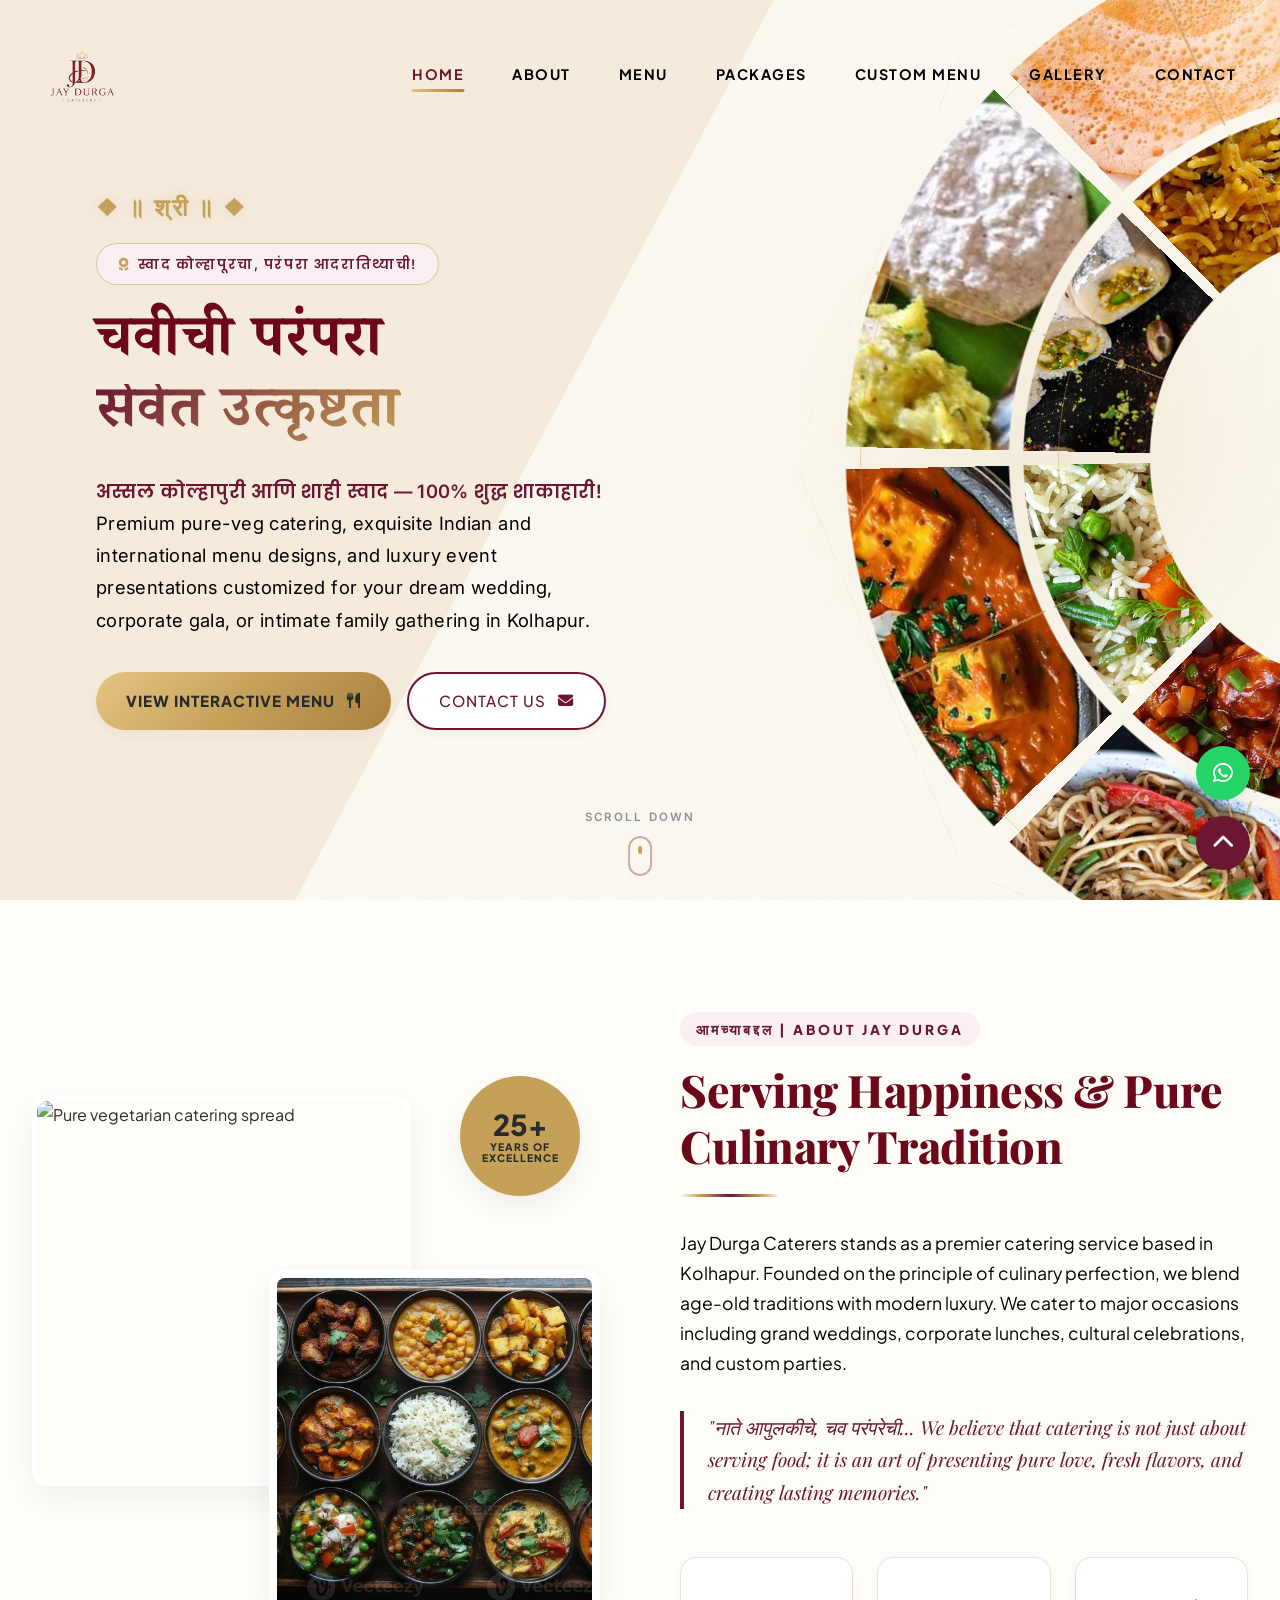
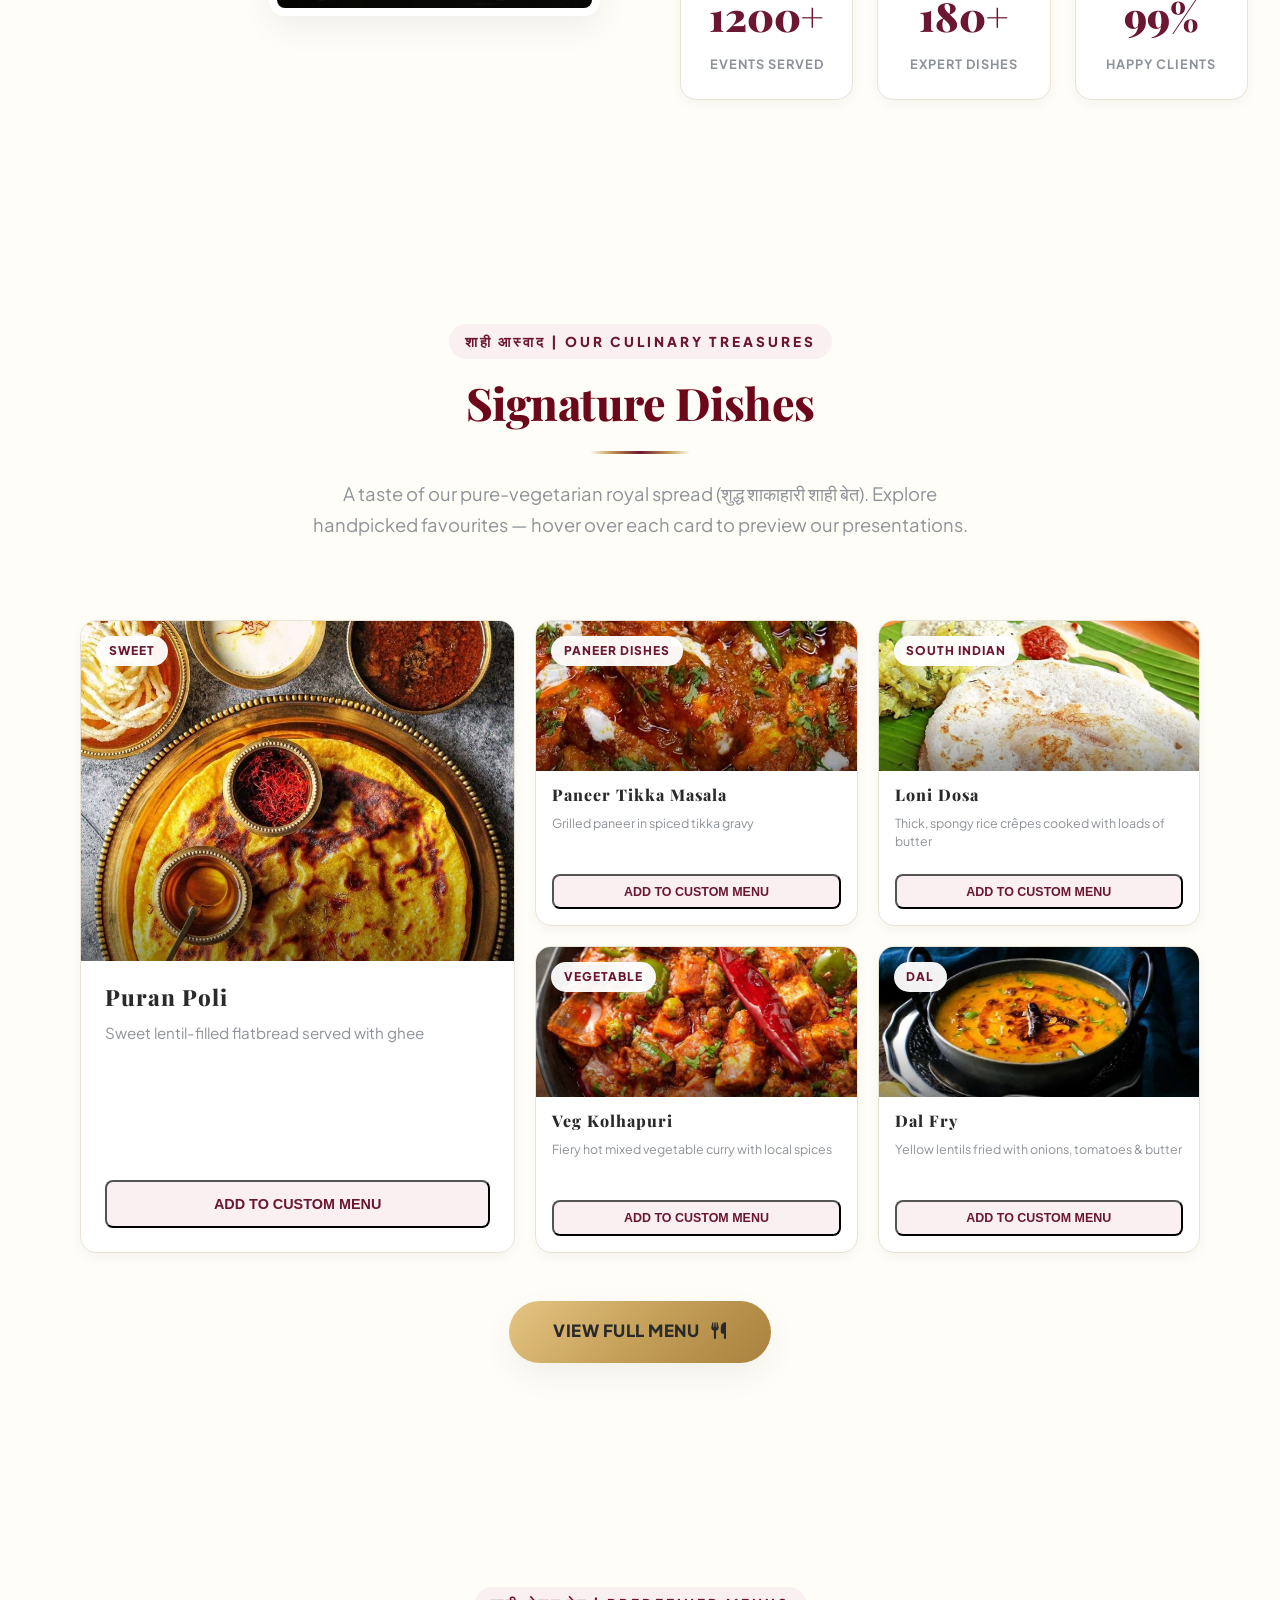
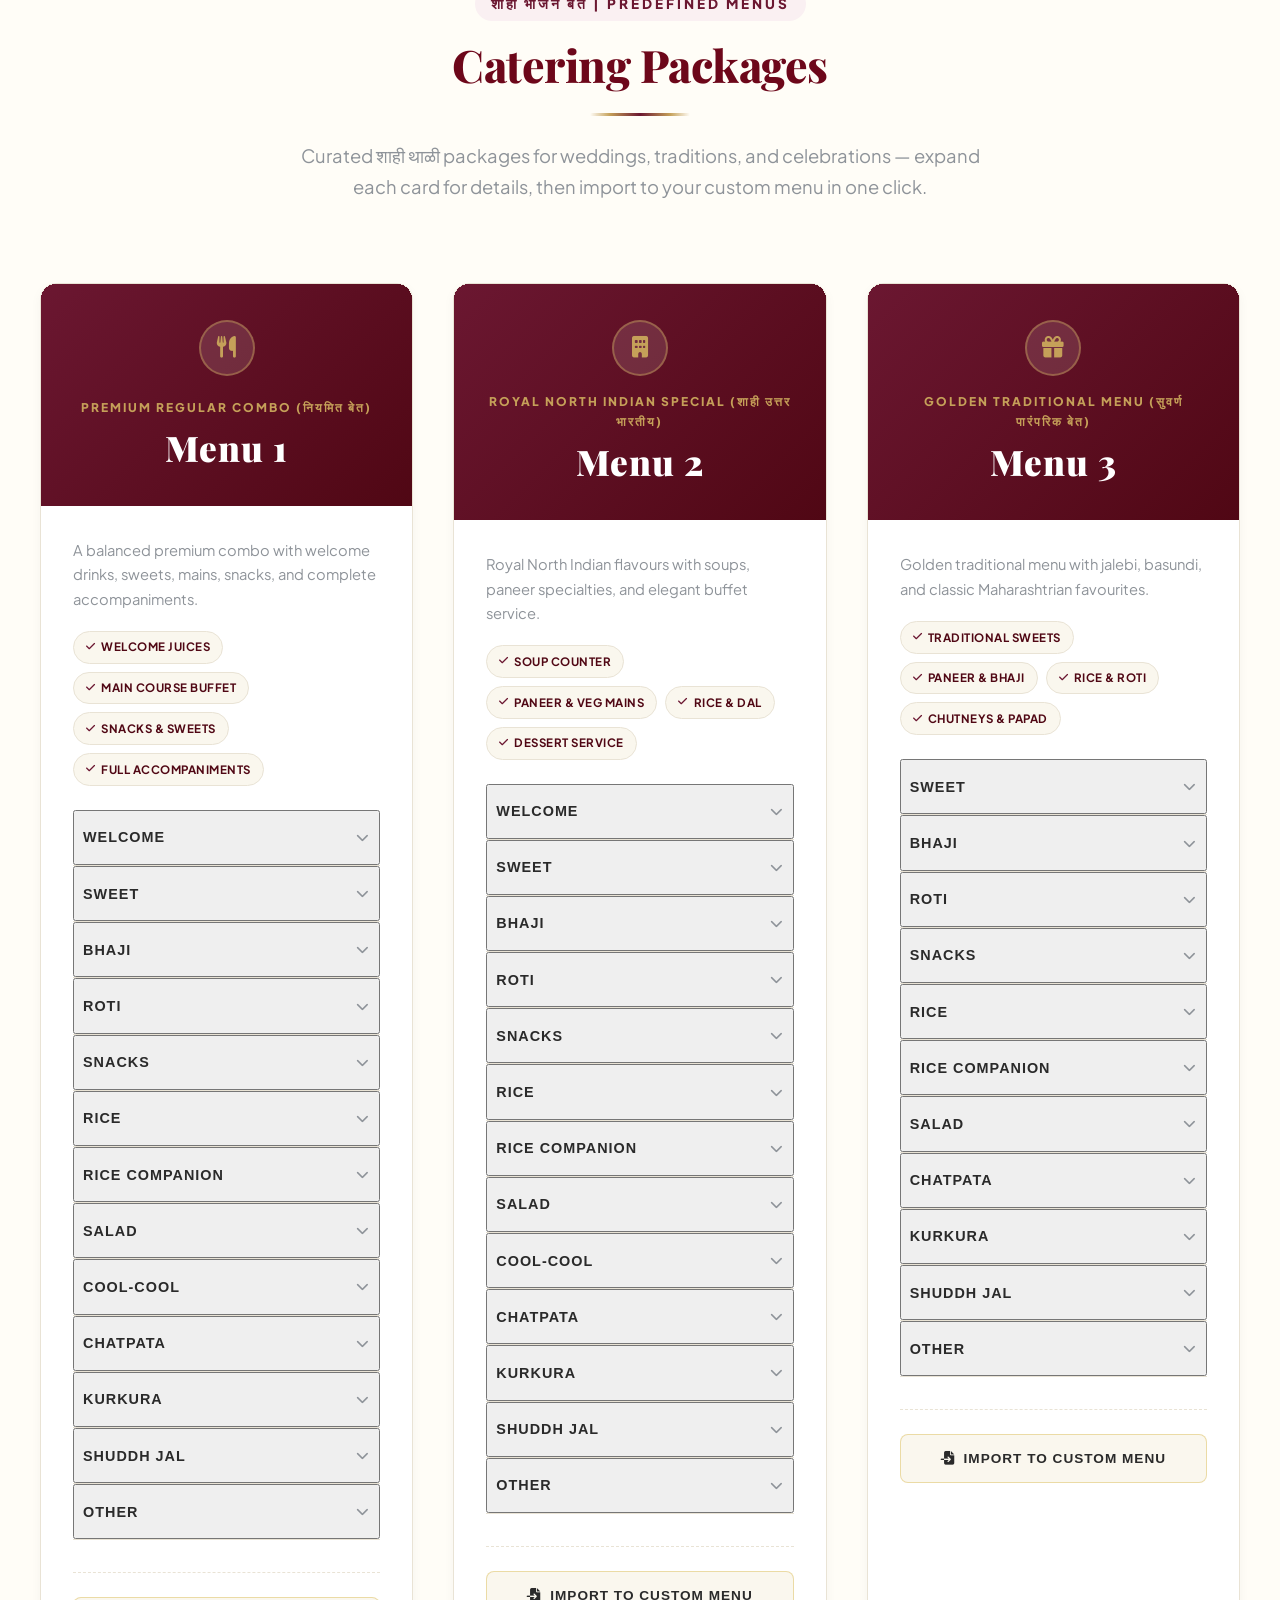
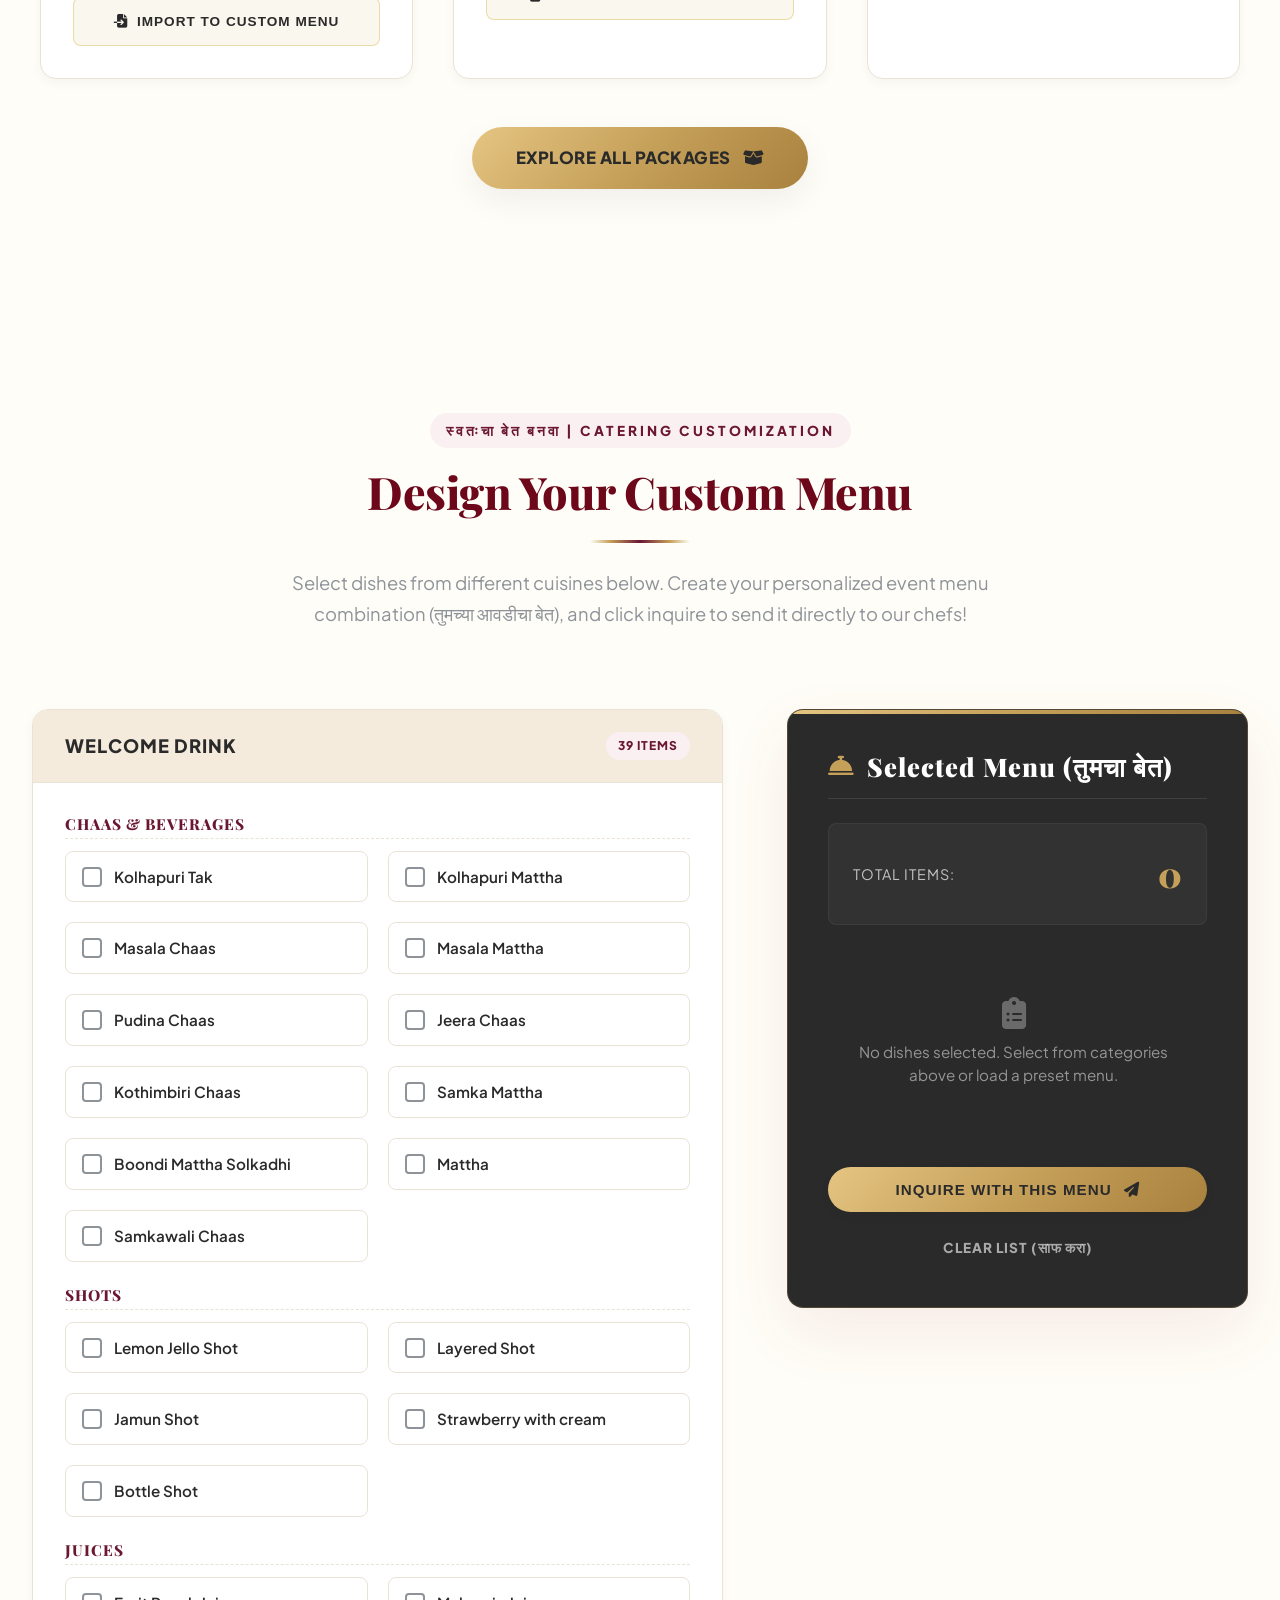
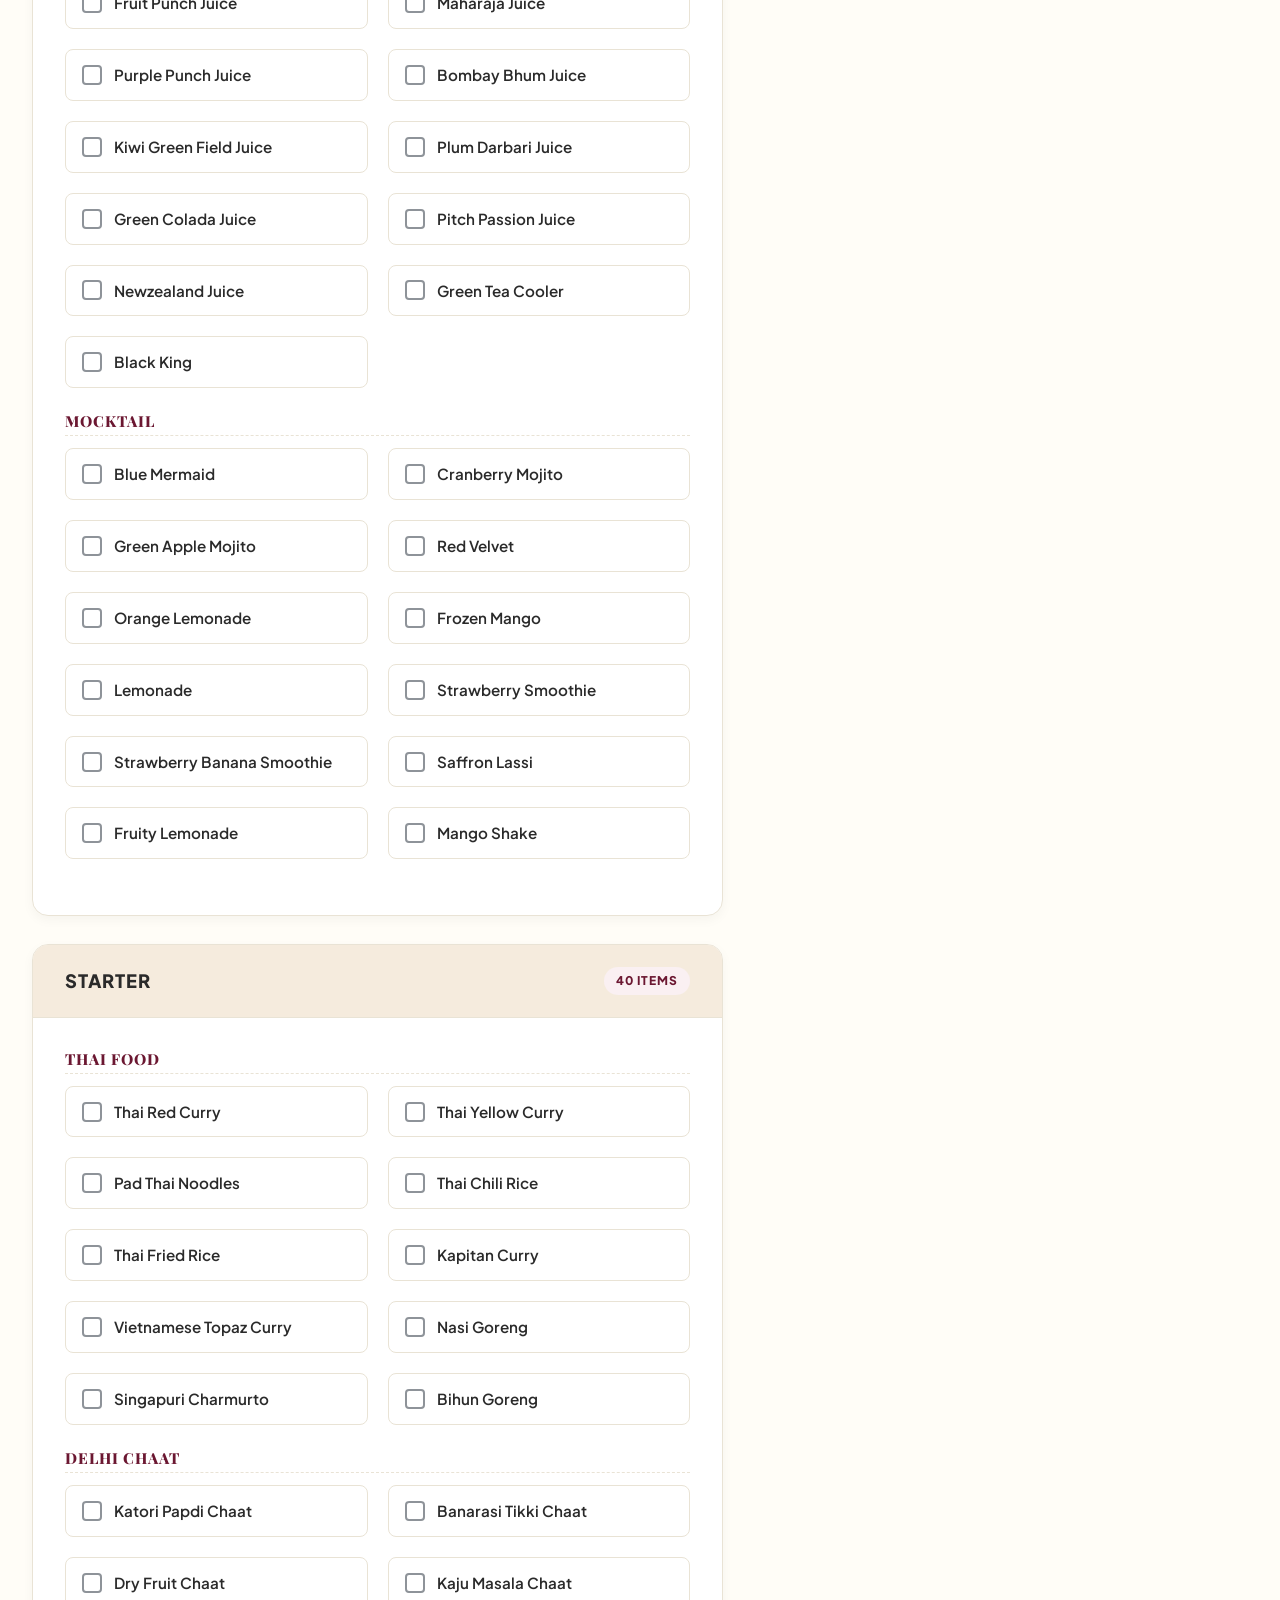
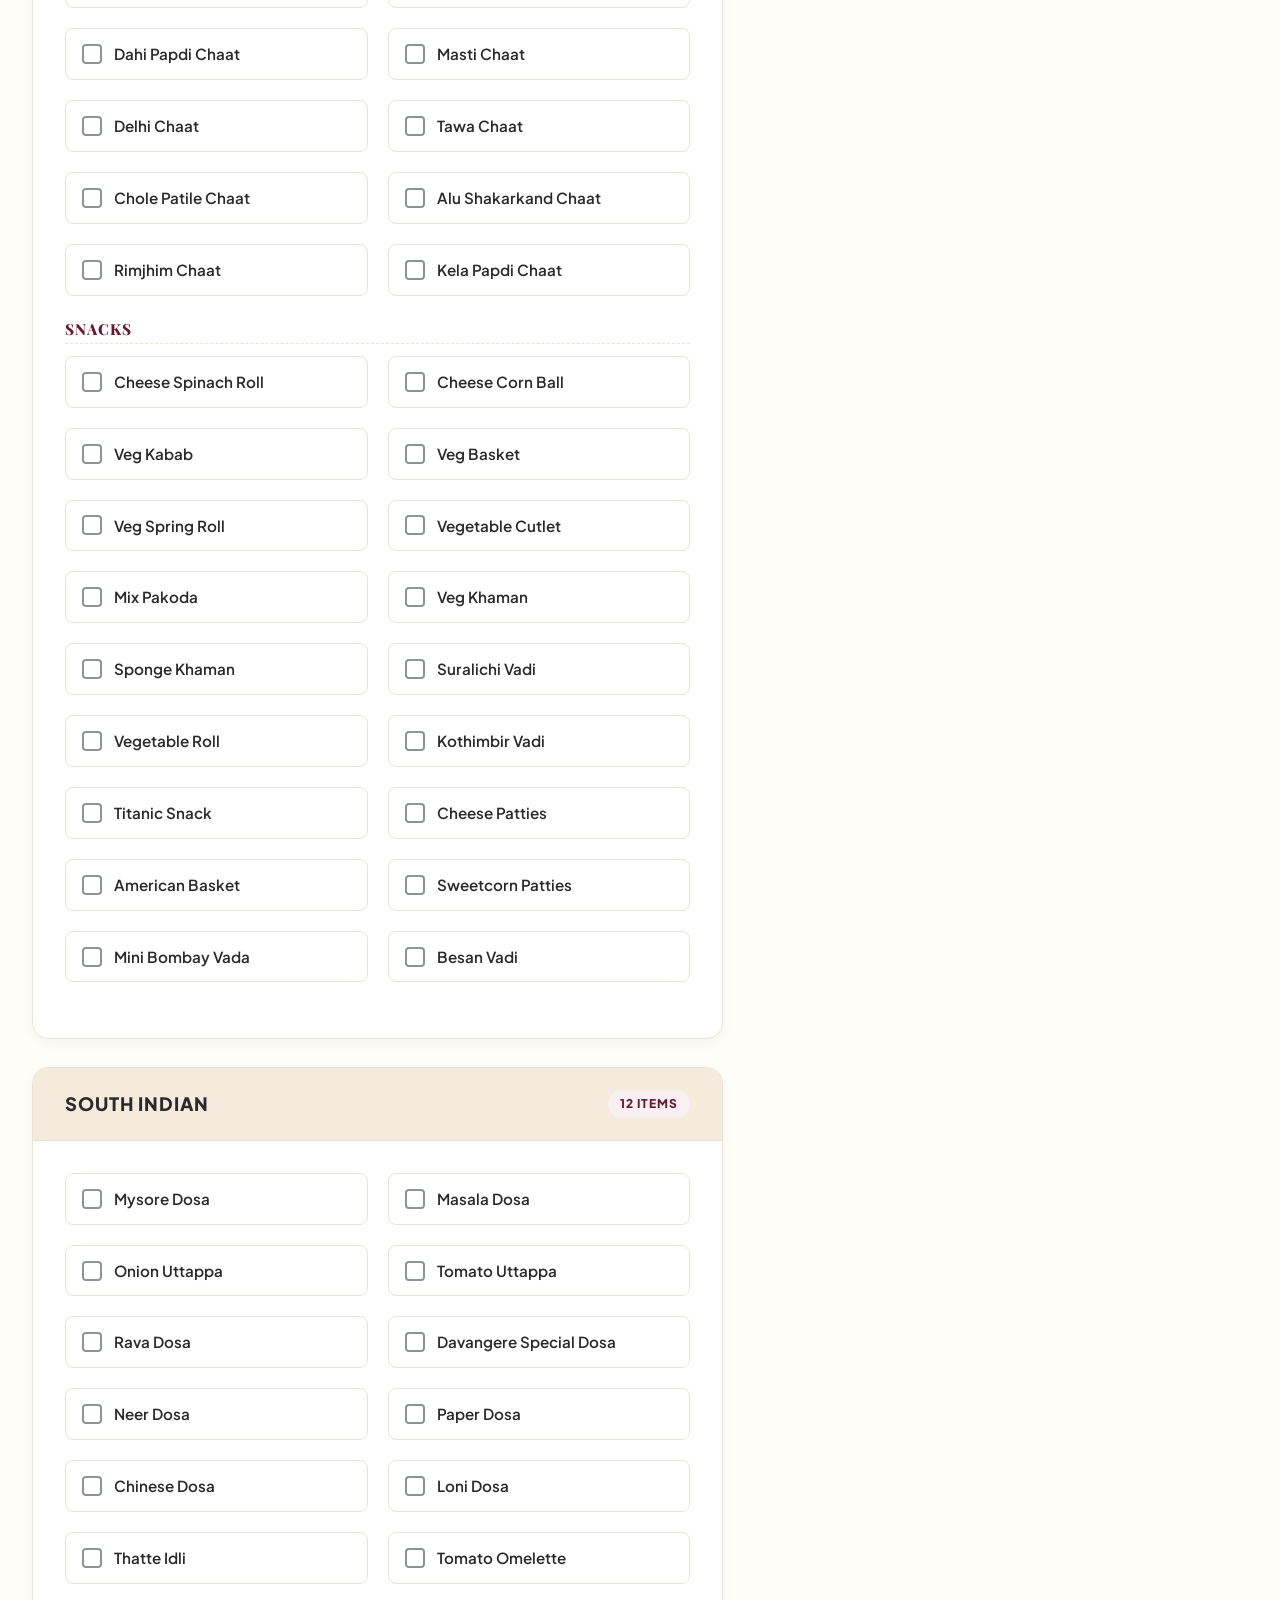
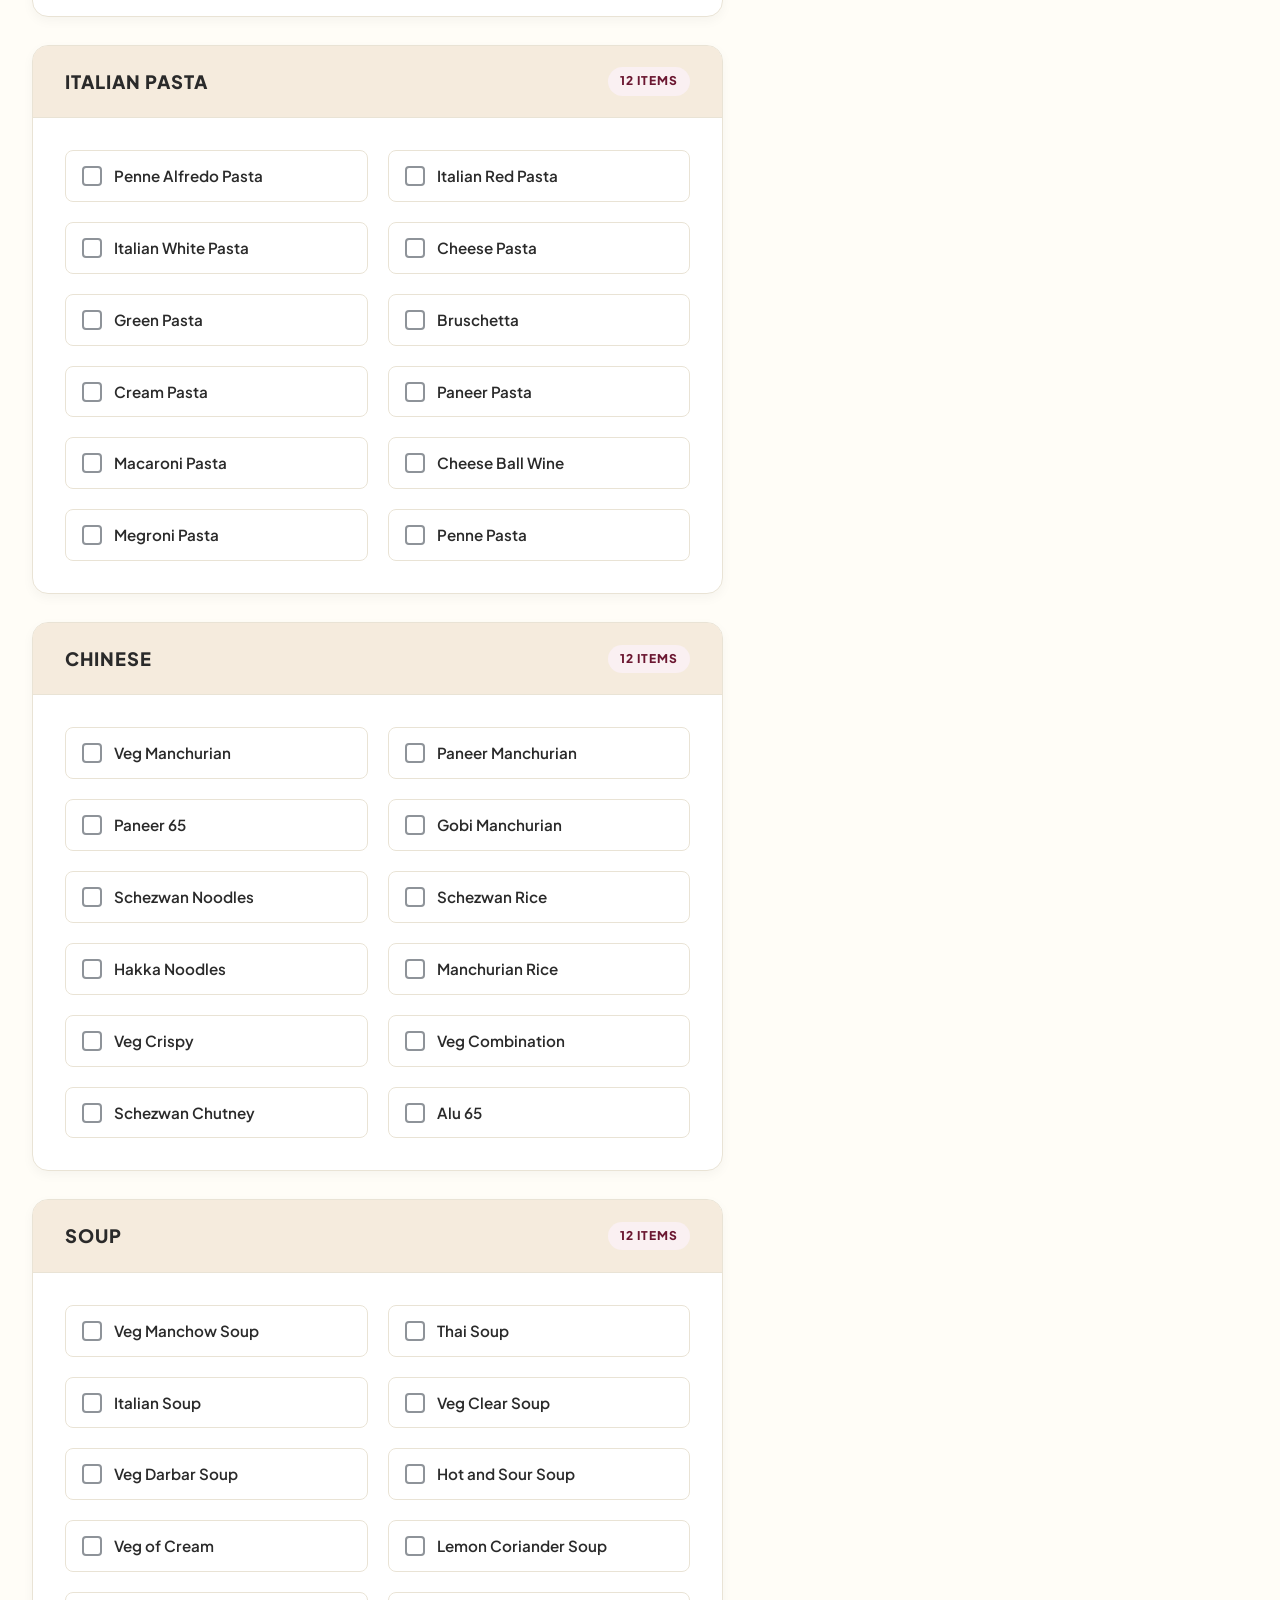
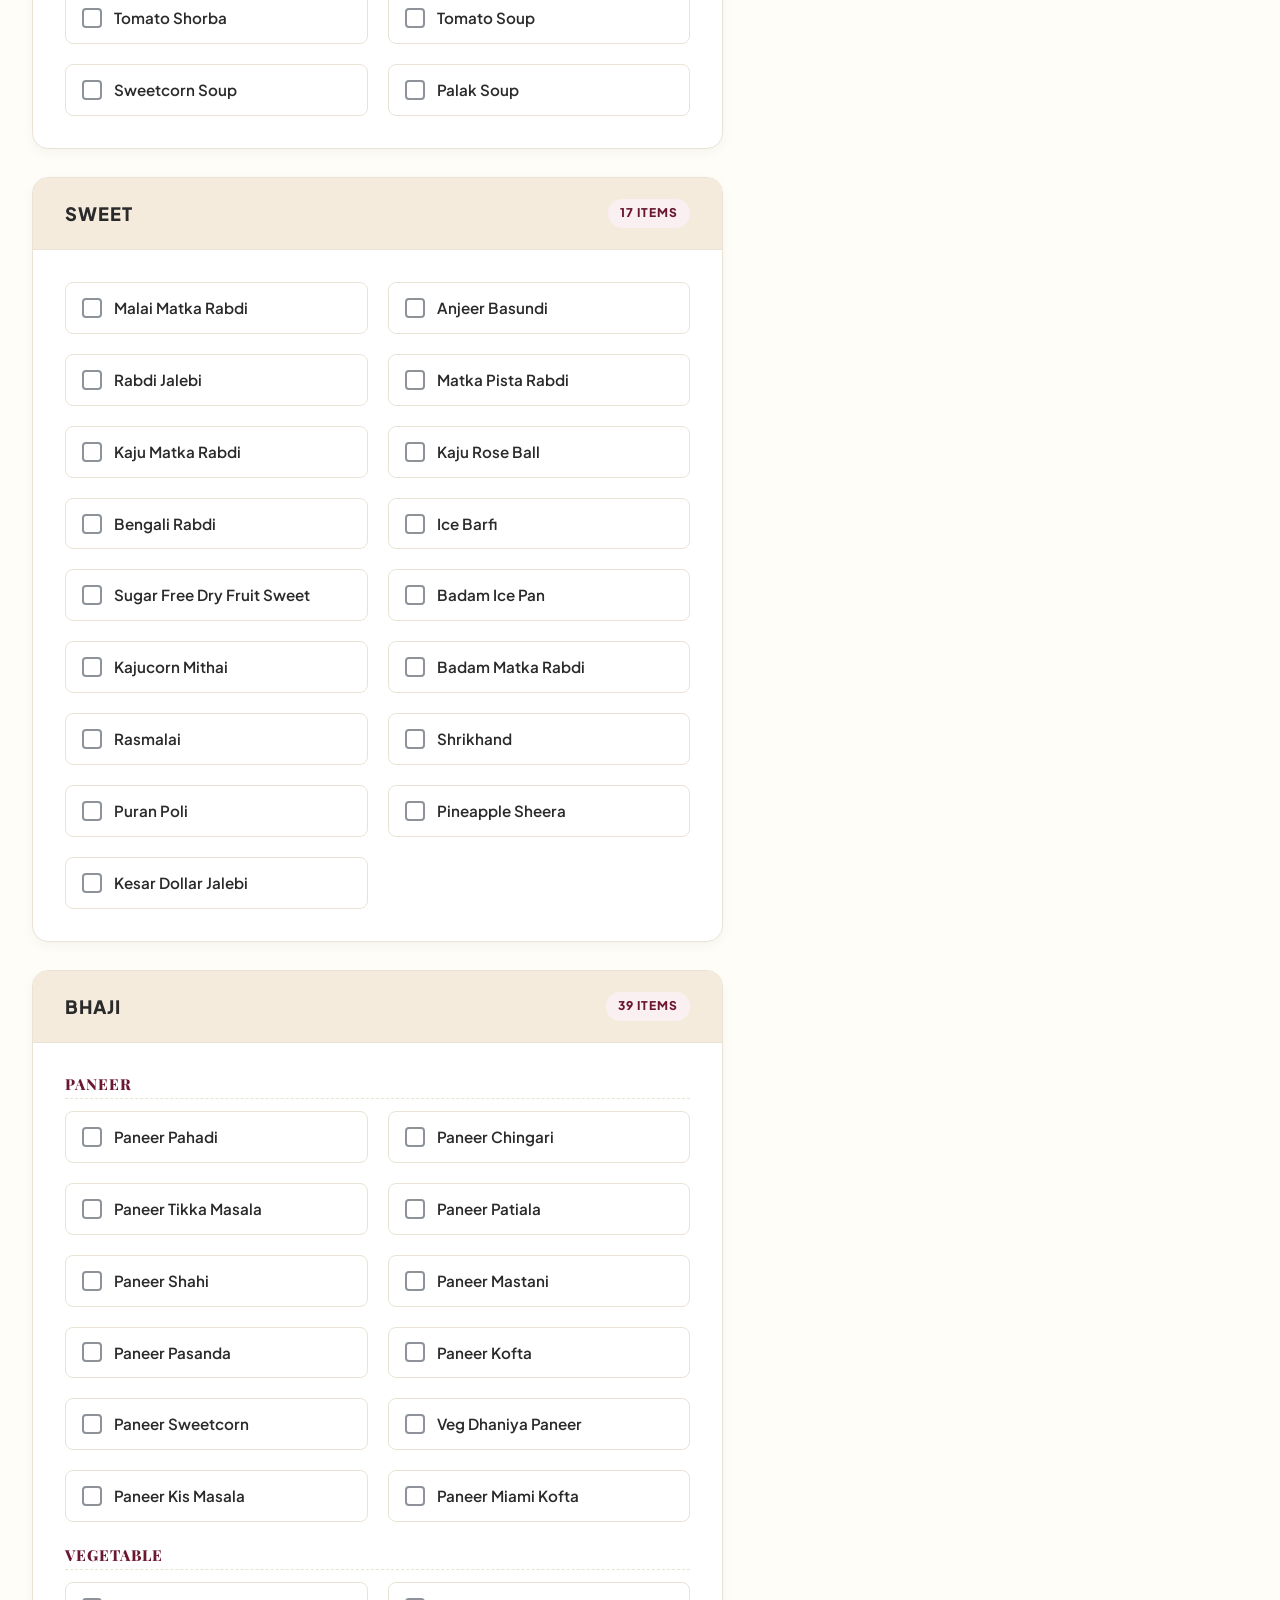
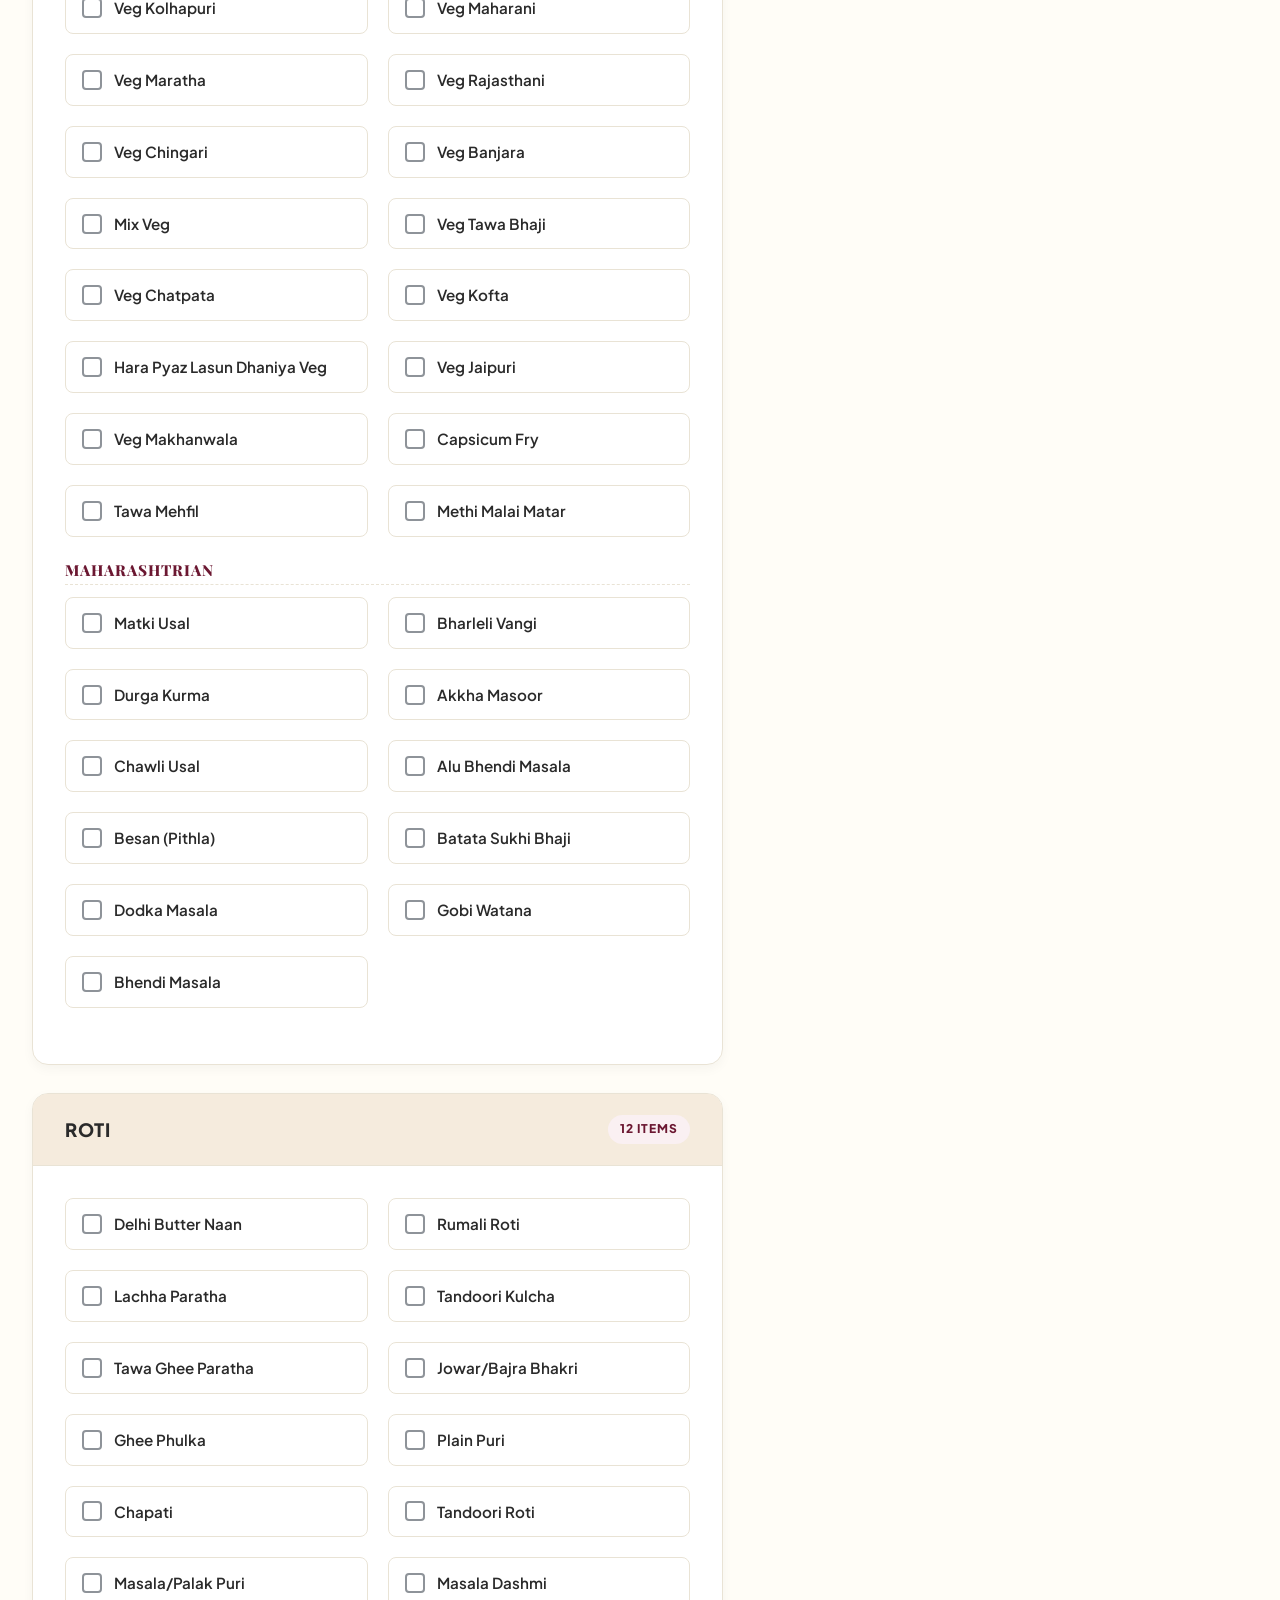
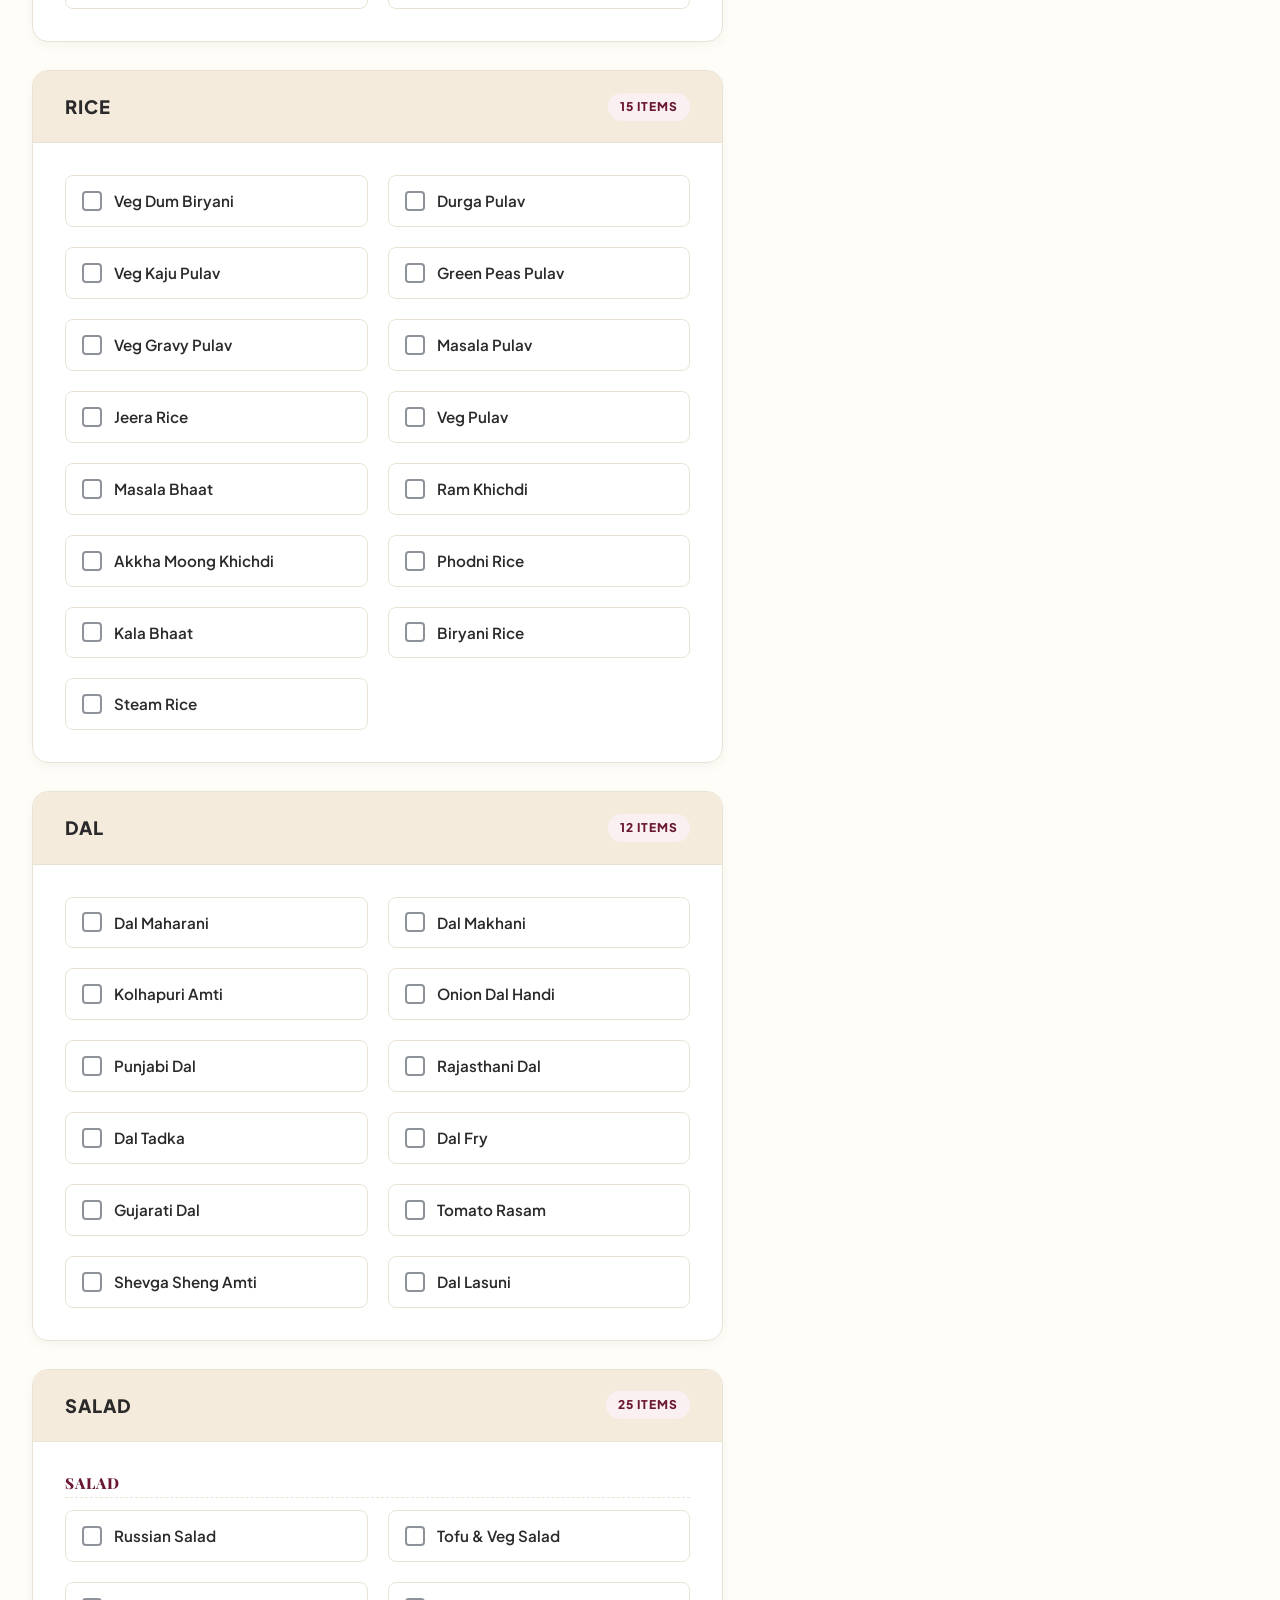
==== index.html @ 60e6217a "rtg" ====
<!DOCTYPE html>
<html lang="en">

<head>
    <!-- ===== SEO & METADATA ===== -->
    <meta charset="UTF-8">
    <meta name="viewport" content="width=device-width, initial-scale=1.0">
    <meta name="description"
        content="Jay Durga Caterers - Premium catering services in Kolhapur, Maharashtra. Exquisite culinary creations, traditional Maharashtrian feasts, and international cuisines for weddings, corporate events, and parties.">
    <meta name="keywords"
        content="Jay Durga Caterers, catering Kolhapur, wedding caterers, Maharashtrian catering, best food caterers Kolhapur, custom catering menu">
    <meta name="author" content="Jay Durga Caterers">
    <title>Jay Durga Caterers | Premium & Elegant Catering Services in Kolhapur</title>

    <!-- ===== FONTS & ICONS CDN ===== -->
    <!-- FontAwesome for Premium Icons -->
    <link rel="stylesheet" href="https://cdnjs.cloudflare.com/ajax/libs/font-awesome/6.4.0/css/all.min.css">
    <link
        href="https://fonts.googleapis.com/css2?family=Playfair+Display:wght@600;700;800&family=Poppins:wght@300;400;500;600&display=swap"
        rel="stylesheet">
    <link
        href="https://fonts.googleapis.com/css2?family=Cormorant+Garamond:ital,wght@0,500;0,600;0,700;1,500&family=Inter:wght@300;400;500;600&family=Noto+Serif+Devanagari:wght@500;600;700&display=swap"
        rel="stylesheet">
    <!-- Custom Style Sheet -->
    <link rel="stylesheet" href="styles.css">
    
  <link rel="icon" href="Favicon.png" type="image/png">

</head>

<body class="home-page">

    <div class="preloader" id="preloader">
        <div class="preloader-content">
            <video
                id="preloaderVideo"
                autoplay
                muted
                playsinline
                preload="auto">
                <source src="Preloader2.mp4" type="video/mp4">
            </video>
        </div>
    </div>

    <!-- Rest of your website starts here -->

    <!-- ===== HEADER & STICKY NAVIGATION ===== -->
    <nav class="header-nav" id="mainNavbar">
        <div class="container nav-flex">
            <!-- Brand Identity -->
            <a href="index.html#home" class="brand">
                <span class="brand-icon"><img src="jay-durga-logo(1).png" alt="Jay Durga Logo" class="nav-logo"></span>
            </a>

            <!-- Desktop Links -->
            <ul class="nav-menu">
                <li class="nav-item"><a href="index.html#home" class="nav-link active">Home</a></li>
                <li class="nav-item"><a href="index.html#about" class="nav-link">About</a></li>
                <li class="nav-item"><a href="menu.html" class="nav-link">Menu</a></li>
                <li class="nav-item"><a href="packages.html" class="nav-link">Packages</a></li>
                <li class="nav-item"><a href="index.html#custom" class="nav-link">Custom Menu</a></li>
                <li class="nav-item"><a href="gallery.html" class="nav-link">Gallery</a></li>
                <li class="nav-item"><a href="index.html#contact" class="nav-link">Contact</a></li>
            </ul>

            <!-- Hamburger Button for Mobile -->
            <button class="menu-trigger" id="menuTrigger" aria-label="Toggle Navigation Menu">
                <span></span>
                <span></span>
                <span></span>
            </button>
        </div>
    </nav>

    <!-- Mobile Drawer Overlay -->
    <div class="mobile-nav" id="mobileNav">
        <div class="mobile-nav-links">
            <a href="index.html#home" class="mobile-nav-link active">Home</a>
            <a href="index.html#about" class="mobile-nav-link">About</a>
            <a href="menu.html" class="mobile-nav-link">Menu</a>
            <a href="packages.html" class="mobile-nav-link">Packages</a>
            <a href="index.html#custom" class="mobile-nav-link">Custom Menu</a>
            <a href="gallery.html" class="mobile-nav-link">Gallery</a>
            <a href="index.html#contact" class="mobile-nav-link">Contact</a>
        </div>
    </div>


    <!-- ===== HERO SECTION (SPLIT LAYOUT + ORBITAL SHOWCASE) ===== -->
    <header class="hero-wrapper hero-wrapper--split" id="home">
        <div class="hero-split-bg" aria-hidden="true"></div>
        
        <div class="container hero-split">
            <div class="hero-split__content hero-intro">
                <div class="shree-symbol">❖ ॥ श्री ॥ ❖</div>
                <div class="hero-welcome-badge hero-intro-item">
                    <i class="fas fa-award"></i> स्वाद कोल्हापूरचा, परंपरा आदरातिथ्याची!
                </div>
                <h1 class="hero-title-main hero-intro-item">चवीची परंपरा <br><span>सेवेत उत्कृष्टता</span></h1>
                <p class="hero-tagline hero-intro-item"><strong>अस्सल कोल्हापुरी आणि शाही स्वाद — 100% शुद्ध शाकाहारी!</strong> Premium pure-veg catering, exquisite Indian
                    and international menu designs, and luxury event presentations customized for your dream wedding,
                    corporate gala, or intimate family gathering in Kolhapur.</p>
                <div class="hero-ctas hero-intro-item">
                    <a href="menu.html" class="btn btn-gold">View Interactive Menu <i class="fas fa-utensils"></i></a>
                    <a href="#contact" class="btn btn-secondary">Contact Us <i class="fas fa-envelope"></i></a>
                </div>
            </div>

            <div class="hero-split__visual">
                <div class="hero-arc-bands" id="heroShowcaseOrbit" role="img"
                    aria-label="Premium rotating food bands — Jay Durga Caterers">
                    <!-- Orbital image bands injected by script.js -->
                </div>
            </div>
        </div>

        <div class="hero-scroll-hint">
            <span>Scroll Down</span>
            <div class="scroll-indicator-mouse">
                <span class="scroll-indicator-wheel"></span>
            </div>
        </div>
    </header>


    <!-- ===== ABOUT US SECTION (WITH DUAL IMAGE OVERLAPS & STATS) ===== -->
    <section class="section about" id="about">
        <div class="container">
            <div class="about-grid">
                <!-- Dual Image Overlay Graphics -->
                <div class="about-graphics reveal-left">
                    <div class="about-img-frame img-main">
                        <img src="https://images.unsplash.com/photo-1565557623262-b51c2513a641?auto=format&fit=crop&w=600&q=80"
                            alt="Pure vegetarian catering spread">
                    </div>
                    <div class="about-img-frame img-sub">
                        <img src="veg dish.jpeg" alt="Traditional Dessert Spread">
                    </div>
                    <div class="about-badge-gold">
                        <span>25+</span>
                        <small>Years Of<br>Excellence</small>
                    </div>
                </div>

                <!-- Textual Content & Stats -->
                <div class="about-info reveal-right">
                    <span class="section-tag">आमच्याबद्दल | About Jay Durga</span>
                    <h2 class="section-title" style="text-align: left;">Serving Happiness & Pure Culinary Tradition</h2>
                    <div class="section-underline" style="margin: 0 0 2rem 0;"></div>

                    <p class="about-info-text">Jay Durga Caterers stands as a premier catering service based in
                        Kolhapur. Founded on the principle of culinary perfection, we blend age-old traditions with
                        modern luxury. We cater to major occasions including grand weddings, corporate lunches, cultural
                        celebrations, and custom parties.</p>

                    <div class="about-accent-quote">
                        "नाते आपुलकीचे, चव परंपरेची... We believe that catering is not just about serving food; it is an
                        art of presenting pure love, fresh flavors, and creating lasting memories."
                    </div>

                    <!-- Counter Metrics -->
                    <div class="counter-board">
                        <div class="counter-card">
                            <div class="counter-num">1200+</div>
                            <div class="counter-label">Events Served</div>
                        </div>
                        <div class="counter-card">
                            <div class="counter-num">180+</div>
                            <div class="counter-label">Expert Dishes</div>
                        </div>
                        <div class="counter-card">
                            <div class="counter-num">99%</div>
                            <div class="counter-label">Happy Clients</div>
                        </div>
                    </div>
                </div>
            </div>
        </div>
    </section>


    <!-- ===== FEATURED MENU PREVIEW (FULL MENU ON menu.html) ===== -->
    <section class="section menu featured-menu" id="menu">
        <div class="container">
            <div class="section-header reveal">
                <span class="section-tag">शाही आस्वाद | Our Culinary Treasures</span>
                <h2 class="section-title">Signature Dishes</h2>
                <div class="section-underline"></div>
                <p class="section-desc">A taste of our pure-vegetarian royal spread (शुद्ध शाकाहारी शाही बेत). Explore
                    handpicked favourites — hover over each card to preview our presentations.</p>
            </div>

            <div class="menu-grid featured-menu-grid reveal" id="featuredMenuGrid">
                <!-- Javascript injects 5 featured dish cards (1 large + 4 small) -->
            </div>

            <div class="menu-cta-wrap reveal">
                <a href="menu.html" class="btn btn-gold btn-menu-full">
                    View Full Menu <i class="fas fa-utensils"></i>
                </a>
            </div>
        </div>
    </section>


    <!-- ===== FEATURED PACKAGES PREVIEW (FULL LIST ON packages.html) ===== -->
    <section class="section packages featured-packages" id="packages">
        <div class="container">
            <div class="section-header reveal">
                <span class="section-tag">शाही भोजन बेत | Predefined Menus</span>
                <h2 class="section-title">Catering Packages</h2>
                <div class="section-underline"></div>
                <p class="section-desc">Curated शाही थाळी packages for weddings, traditions, and celebrations — expand
                    each card for details, then import to your custom menu in one click.</p>
            </div>

            <div class="packages-grid featured-packages-grid reveal" id="featuredPackagesGrid">
                <!-- Javascript injects Menu 1, Menu 2, Menu 3 -->
            </div>

            <div class="packages-cta-wrap reveal">
                <a href="packages.html" class="btn btn-gold btn-packages-full">
                    Explore All Packages <i class="fas fa-box-open"></i>
                </a>
            </div>
        </div>
    </section>


    <!-- ===== CUSTOMIZABLE MENU BUILDER ===== -->
    <section class="section custom-menu" id="custom">
        <div class="container">
            <div class="section-header reveal">
                <span class="section-tag">स्वतःचा बेत बनवा | Catering Customization</span>
                <h2 class="section-title">Design Your Custom Menu</h2>
                <div class="section-underline"></div>
                <p class="section-desc">Select dishes from different cuisines below. Create your personalized event menu
                    combination (तुमच्या आवडीचा बेत), and click inquire to send it directly to our chefs!</p>
            </div>

            <div class="custom-builder-container">
                <!-- Checklist Panel Grouped by Cuisines -->
                <div class="custom-builder-categories" id="customCategories">
                    <!-- Javascript injects category group cards dynamically here -->
                </div>

                <!-- Sticky Summary Sidebar -->
                <div class="builder-sidebar-widget">
                    <h3 class="widget-title">
                        <i class="fas fa-concierge-bell"></i> Selected Menu (तुमचा बेत)
                    </h3>

                    <div class="widget-summary-box">
                        <span class="summary-metric-label">Total Items:</span>
                        <span class="summary-metric-num" id="itemCount">0</span>
                    </div>

                    <!-- Selected items list -->
                    <div class="widget-list-scroll" id="summaryItems">
                        <!-- Checked items list here -->
                    </div>

                    <!-- Builder Buttons -->
                    <div class="widget-actions">
                        <button class="btn btn-gold" onclick="inquireCustomMenu()">
                            Inquire with this Menu <i class="fas fa-paper-plane"></i>
                        </button>
                        <span class="widget-clear-btn" id="resetBtn">Clear List (साफ करा)</span>
                    </div>
                </div>
            </div>
        </div>
    </section>


    <!-- ===== GALLERY PREVIEW (FULL GALLERY ON gallery.html) ===== -->
    <section class="section gallery featured-gallery" id="gallery">
        <div class="container">
            <div class="section-header reveal">
                <span class="section-tag">Visual Showcase | दृश्य प्रदर्शन</span>
                <h2 class="section-title">Our Event Gallery</h2>
                <div class="section-underline"></div>
                <p class="section-desc">A glimpse of our exquisite arrangements, fine buffet setups, table décor, and
                    fresh food presentations from weddings and celebrations across Kolhapur.</p>
            </div>

            <div class="gallery-grid featured-gallery-grid reveal" id="featuredGalleryGrid">
                <!-- Javascript injects 8 featured gallery images -->
            </div>

            <div class="gallery-cta-wrap reveal">
                <a href="gallery.html" class="btn btn-gold btn-gallery-full">
                    View Full Gallery <i class="fas fa-images"></i>
                </a>
            </div>
        </div>
    </section>

    <!-- Lightbox Modal Overlay -->
    <div class="lightbox-modal" id="lightboxModal">
        <div class="lightbox-modal-content">
            <span class="lightbox-modal-close" id="lightboxClose">&times;</span>
            <img src="" alt="" class="lightbox-modal-img" id="lightboxImg">

            <button class="lightbox-modal-nav lightbox-nav-prev" id="lightboxPrev">&lt;</button>
            <button class="lightbox-modal-nav lightbox-nav-next" id="lightboxNext">&gt;</button>

            <div class="lightbox-modal-caption">
                <h4 class="lightbox-caption-title" id="lightboxCaptionTitle">Image Title</h4>
                <p class="lightbox-caption-cat" id="lightboxCaptionCat">Category</p>
            </div>
        </div>
    </div>


    <!-- ===== TESTIMONIALS & CUSTOMER REVIEWS ===== -->
    <section class="section testimonials" id="testimonials">
        <div class="container">
            <div class="section-header reveal">
                <span class="section-tag">Testimonials</span>
                <h2 class="section-title">What Our Guests Say</h2>
                <div class="section-underline"></div>
                <p class="section-desc">We measure our success by the satisfaction of our clients and the smiles of
                    their guests.</p>
            </div>

            <!-- Testimonial Slider -->
            <div class="testimonials-carousel reveal">
                <div class="testimonial-slide active">
                    <div class="testimonial-quote-icon">“</div>
                    <p class="testimonial-quote-text">The food at our wedding was phenomenal! Our guests are still
                        talking about the Loni Dosa counters and the Paneer Tikka Masala. The service was extremely
                        professional, and the decoration was top-notch. Highly recommended!</p>
                    <span class="testimonial-author-name">Anand & Prachi Kulkarni</span>
                    <span class="testimonial-author-desc">Wedding Client, Kolhapur</span>
                </div>
                <div class="testimonial-slide">
                    <div class="testimonial-quote-icon">“</div>
                    <p class="testimonial-quote-text">Jay Durga Caterers handled our corporate silver jubilee launch.
                        The buffet layout was absolutely elegant, the food was hot, fresh and served punctually. Their
                        custom menu feature made selection so easy!</p>
                    <span class="testimonial-author-name">Milind Patil</span>
                    <span class="testimonial-author-desc">Event Manager, HDFC Bank</span>
                </div>
                <div class="testimonial-slide">
                    <div class="testimonial-quote-icon">“</div>
                    <p class="testimonial-quote-text">Authentic Maharashtrian feast at its best! The Puran Poli served
                        with pure ghee and the spicy Akkha Masoor was exactly what we wanted for our house warming
                        ceremony. Incredible hospitality!</p>
                    <span class="testimonial-author-name">Sunita Deshmukh</span>
                    <span class="testimonial-author-desc">Private Party Client</span>
                </div>
            </div>

            <!-- Carousel Indicators -->
            <div class="testimonial-nav-dots" id="testimonialDots">
                <!-- Dots generated dynamically -->
            </div>
        </div>
    </section>


    <!-- ===== CONTACT US PAGE WITH FORM, MAP, DETAILS ===== -->
    <section class="section contact" id="contact">
        <div class="container">
            <div class="section-header reveal">
                <span class="section-tag">संपर्क साधा | Get In Touch</span>
                <h2 class="section-title">Schedule A Consultation</h2>
                <div class="section-underline"></div>
                <p class="section-desc">Ready to craft a delicious menu (शाही जेवणाचा बेत) for your special occasion?
                    Fill out the form or reach us via phone or WhatsApp directly.</p>
            </div>

            <div class="contact-grid">
                <!-- Contact Details -->
                <div class="contact-info-panel reveal-left">
                    <div class="contact-info-group">
                        <div class="contact-info-icon-wrapper">
                            <i class="fas fa-phone-alt"></i>
                        </div>
                        <div class="contact-info-text-wrapper">
                            <h3>Call Us Direct</h3>
                            <p>+91 8329265646</p>
                        </div>
                    </div>

                    <div class="contact-info-group">
                        <div class="contact-info-icon-wrapper">
                            <i class="fas fa-map-marker-alt"></i>
                        </div>
                        <div class="contact-info-text-wrapper">
                            <h3>Our Kitchen & Office</h3>
                            <p>682 E, Shahupuri 3rd Lane,<br>Kolhapur, Maharashtra - 416001</p>
                        </div>
                    </div>

                    <!-- Social Icons -->
                    <div class="contact-social-icons">
                        <a href="#" class="contact-social-btn" aria-label="Facebook"><i
                                class="fab fa-facebook-f"></i></a>
                        <a href="#" class="contact-social-btn" aria-label="Instagram"><i
                                class="fab fa-instagram"></i></a>
                        <a href="#" class="contact-social-btn" aria-label="YouTube"><i class="fab fa-youtube"></i></a>
                    </div>
                </div>

                <!-- Inquiry Form -->
                <div class="contact-form-card reveal-right">
                    <form class="contact-form" id="contactForm">
                        <div class="contact-form-grid">
                            <div class="form-field-group">
                                <label for="name" class="form-label">Full Name</label>
                                <input type="text" id="name" name="name" class="form-input" placeholder="Your Name"
                                    required>
                            </div>
                            <div class="form-field-group">
                                <label for="phone" class="form-label">Phone Number</label>
                                <input type="tel" id="phone" name="phone" class="form-input"
                                    placeholder="Your Phone Number" required>
                            </div>
                            <div class="form-field-group form-full-row">
                                <label for="eventType" class="form-label">Event Type</label>
                                <input type="text" id="eventType" name="eventType" class="form-input"
                                    placeholder="Wedding, Birthday, Corporate, Private, etc." required>
                            </div>
                            <div class="form-field-group form-full-row">
                                <label for="message" class="form-label">Message Details</label>
                                <textarea id="message" name="message" class="form-input form-textarea"
                                    placeholder="Detail your event date, expected guest count, and menu expectations."
                                    required></textarea>
                            </div>
                            <div class="form-field-group">
                                <label for="email" class="form-label">Email</label>
                                <input type="email" id="email" name="email"
                                    class="form-input" placeholder="Your Email">
                            </div>
                        </div>
                        <button type="submit" class="btn btn-primary contact-submit-btn">
                            Submit Inquiry via WhatsApp <i class="fab fa-whatsapp"></i>
                        </button>
                    </form>
                </div>
            </div>

            <!-- Responsive Google Maps Embed -->
            <div class="map-container reveal">
                <!-- Centered on Shahupuri, Kolhapur location -->
                <iframe
                    src="https://www.google.com/maps/embed?pb=!1m18!1m12!1m3!1d2340.232769838674!2d74.23672560971177!3d16.700881136586!2m3!1f0!2f0!3f0!3m2!1i1024!2i768!4f13.1!3m3!1m2!1s0x3bc1011953d508c7%3A0x71c40700c9611cb8!2sJay%20durga%20caterers!5e0!3m2!1sen!2sin!4v1779937910622!5m2!1sen!2sin"
                    width="600" height="450" style="border:0;" allowfullscreen="" loading="lazy"
                    referrerpolicy="no-referrer-when-downgrade"></iframe>
            </div>
        </div>
    </section>


    <!-- ===== CALL TO ACTION FOOTER BANNER ===== -->
    <section class="section cta-banner-wrapper">
        <div class="container cta-banner-inner reveal">
            <h2 class="cta-title">Planning A Grand Event?</h2>
            <p class="cta-desc">Let us bring flavor and luxury hospitality to your guests. Book a complimentary food
                tasting and consultation session with our head chef today.</p>
            <a href="#contact" class="btn btn-gold">Request Consultation <i class="fas fa-calendar-check"></i></a>
        </div>
    </section>


    <!-- ===== PREMIUM FOOD-INDUSTRY FOOTER ===== -->
    <footer class="premium-footer">
        <div class="container">
            <div class="footer-top-row">
                <!-- Col 1: Brand -->
                <div class="footer-brand-box">
                    <h2 class="footer-brand-text">JAY DURGA<br><span>Caterers</span></h2>
                    <p class="footer-brand-desc">Serving premium culinary experiences, authentic regional delicacies,
                        and luxury event management across Kolhapur. Elevating events with delicious memories.</p>
                </div>

                <!-- Col 2: Quick Links -->
                <div class="footer-column">
                    <h3>Quick Links</h3>
                    <ul class="footer-links-list">
                        <li class="footer-link-item"><a href="index.html#home">Home</a></li>
                        <li class="footer-link-item"><a href="index.html#about">About Us</a></li>
                        <li class="footer-link-item"><a href="menu.html">Our Menu</a></li>
                        <li class="footer-link-item"><a href="packages.html">Catering Packages</a></li>
                        <li class="footer-link-item"><a href="index.html#custom">Custom Menu Builder</a></li>
                        <li class="footer-link-item"><a href="gallery.html">Event Gallery</a></li>
                    </ul>
                </div>

                <!-- Col 3: Cuisines -->
                <div class="footer-column">
                    <h3>Core Cuisines</h3>
                    <ul class="footer-links-list">
                        <li class="footer-link-item">Traditional Maharashtrian</li>
                        <li class="footer-link-item">Royal Punjabi</li>
                        <li class="footer-link-item">Gourmet Italian & Pasta</li>
                        <li class="footer-link-item">Indo-Chinese Fusions</li>
                        <li class="footer-link-item">South Indian Specialties</li>
                    </ul>
                </div>

                <!-- Col 4: Operations -->
                <div class="footer-column">
                    <h3>Office Hours</h3>
                    <ul class="footer-links-list">
                        <li class="footer-link-item"><i class="far fa-clock"></i> Mon - Sun: <br>9:30 AM - 2:00 PM<br> 4:00 PM - 9:00 PM<li>
                        <li class="footer-link-item"><i class="fas fa-headset"></i> 24/7 Phone Consultation</li>
                        <li class="footer-link-item"><i class="fas fa-utensils"></i> Kitchen Tasting: By Appointment
                        </li>
                    </ul>
                </div>
            </div>

            <!-- Footer Bottom bar -->
            <div class="footer-bottom-bar">
                <p>&copy; 2026 Jay Durga Caterers. All rights reserved.</p>
                <p class="footer-credits">Developed with ❤️ for <a href="index.html#home">Jay Durga Caterers</a></p>
                <p class="footer-credits">
                    Website Designed & Managed by
                    <a href="https://vebly1.github.io/veblyweb/" target="_blank">
                        Vebly
                    </a>
                </p>
            </div>
        </div>
    </footer>


    <!-- ===== FLOATING WIDGET ACTIONS ===== -->
    <div class="floating-widget-wrapper">
        <!-- Floating WhatsApp chat -->
        <a href="https://wa.me/918329265646?text=Hello%20Jay%20Durga%20Caterers!%20I%20would%20like%20to%20inquire%20about%20your%20catering%20services%20for%20an%20upcoming%20event."
            target="_blank" class="float-btn btn-float-wa" aria-label="Chat on WhatsApp">
            <i class="fab fa-whatsapp"></i>
        </a>
        <!-- Scroll To Top -->
        <button class="float-btn btn-float-totop" id="scrollToTop" aria-label="Scroll to Top">
            <i class="fas fa-chevron-up"></i>
        </button>
    </div>

    <!-- ===== SCRIPTS ===== -->
    <script src="script.js"></script><script>
        document.addEventListener('DOMContentLoaded', () => {
            const preloader = document.getElementById('preloader');
            const video = document.getElementById('preloaderVideo');
        
            video.addEventListener('ended', () => {
                preloader.classList.add('fade-out');
        
                setTimeout(() => {
                    preloader.remove();
                }, 800);
            });
        });
        </script>

</body>

</html
---- styles.css ----
/* ==========================================================================
   JAY DURGA CATERERS - PREMIUM CATERING SERVICES
   STYLESHEET (styles.css)
   ========================================================================== */

/* ===== GOOGLE FONTS ===== */
@import url('https://fonts.googleapis.com/css2?family=Playfair+Display:ital,wght@0,400..900;1,400..900&family=Plus+Jakarta+Sans:ital,wght@0,200..800;1,200..800&display=swap');

/* ===== CSS CUSTOM VARIABLES ===== */
:root {
    /* Color Palette */
    --primary-red: #6B1731;
    /* Deep Luxury crimson velvet */
    --primary-red-hover: #4F1024;
    /* Darker Crimson */
    --primary-red-light: #FAF0F2;
    /* Soft ivory-rose background */
    --dark-red: #500714;
    /* Dark Maroon */
    --gold: #C5A059;
    /* Refined Antique Gold */
    --gold-hover: #AB8846;
    /* Darker Gold */
    --gold-light: #FAF7EE;
    /* Warm Creamy Gold Background */
    --white: #FFFFFF;
    --cream: #F5EBDD;
    /* Luxurious Soft Ivory Background */
    --slate: #2A2A2A;
    /* Elegant dark slate/charcoal */
    --text-dark: #000000;
    /* Balanced readability text */
    --text-light: #8E9399;
    /* Muted text */
    --border-color: #E9E3D5;
    /* Delicate border tint */

    /* Gradients */
    --gold-gradient: linear-gradient(135deg, #E5C583 0%, #C5A059 50%, #A8813E 100%);
    --crimson-gradient: linear-gradient(135deg, #A11E35 0%, #8A1429 50%, #610717 100%);
    --dark-gradient: linear-gradient(135deg, #1A1D20 0%, #111215 100%);

    /* Layout Tokens */
    --max-width: 1280px;
    --radius-sm: 8px;
    --radius-md: 16px;
    --radius-lg: 24px;
    --radius-full: 9999px;

    /* Shadows */
    --shadow-sm: 0 4px 12px rgba(0, 0, 0, 0.04);
    --shadow-md: 0 12px 32px rgba(0, 0, 0, 0.06);
    --shadow-lg: 0 24px 64px rgba(138, 20, 41, 0.08);
    /* Velvet red shadow tint */
    --shadow-inset: inset 0 2px 4px rgba(0, 0, 0, 0.04);

    /* Transitions */
    --transition-fast: 0.25s cubic-bezier(0.25, 0.8, 0.25, 1);
    --transition-smooth: 0.4s cubic-bezier(0.25, 0.8, 0.25, 1);
    --transition-slow: 0.8s cubic-bezier(0.25, 0.8, 0.25, 1);
}

/* ===== RESET & BASE STYLES ===== */
*,
*::before,
*::after {
    margin: 0;
    padding: 0;
    box-sizing: border-box;
}

html {
    scroll-behavior: smooth;
    font-size: 16px;
    -webkit-font-smoothing: antialiased;
    -webkit-text-size-adjust: 100%;
    text-size-adjust: 100%;
    overflow-x: clip;
}

body {
    font-family: 'Plus Jakarta Sans', sans-serif;
    background: #FFFDF7;
    color: #2B2B2B;
    line-height: 1.7;
    overflow-x: clip;
    font-weight: 400;
}

body.nav-open {
    overflow: hidden;
    touch-action: none;
}

img {
    max-width: 100%;
    height: auto;
}

h1,
h2,
h3,
h4,
h5,
h6 {
    font-family: 'Playfair Display', serif;
    color: var(--slate);
    font-weight: 700;
    line-height: 1.25;
    letter-spacing: 1px;
}

.gold-text {
    background: linear-gradient(to right, #D4AF37, #FFD700);
    -webkit-background-clip: text;
    -webkit-text-fill-color: transparent;
}

a {
    color: inherit;
    text-decoration: none;
    transition: var(--transition-fast);
}

button {
    font-size: 15px;
    text-transform: uppercase;
    font-weight: 600;
}

input,
select,
textarea {
    font-family: inherit;
    font-size: inherit;
    border: none;
    outline: none;
    background: none;
}

ul {
    list-style: none;
}

img {
    max-width: 100%;
    height: auto;
    display: block;
}
.shree-symbol {
    font-family: 'Playfair Display', serif;
    font-size: 1.5rem;
    font-weight: 700;
    color: var(--gold);
    margin-bottom: 1rem;
    letter-spacing: 2px;
    text-shadow: 0 0 12px rgba(197, 160, 89, 0.25);
}

/* ===== SCROLLBAR STYLING ===== */
::-webkit-scrollbar {
    width: 10px;
}

::-webkit-scrollbar-track {
    background: var(--cream);
}

::-webkit-scrollbar-thumb {
    background: var(--primary-red);
    border-radius: var(--radius-full);
    border: 3px solid var(--cream);
}

::-webkit-scrollbar-thumb:hover {
    background: var(--primary-red-hover);
}

/* ===== SHARED REUSABLE LAYOUTS & COMPONENTS ===== */
.container {
    width: 100%;
    max-width: var(--max-width);
    margin: 0 auto;
    padding: 0 2rem;
}

.section {
    padding: 7rem 0;
    position: relative;
}

.section-header {
    text-align: center;
    margin-bottom: 5rem;
    max-width: 700px;
    margin-left: auto;
    margin-right: auto;
}

.section-tag {
    font-size: 0.85rem;
    text-transform: uppercase;
    letter-spacing: 3px;
    color: var(--primary-red);
    font-weight: 800;
    display: inline-block;
    margin-bottom: 1rem;
    padding: 0.35rem 1rem;
    background-color: var(--primary-red-light);
    border-radius: var(--radius-full);
}

.section-title {
    font-size: 3rem;
    font-weight: 800;
    letter-spacing: -0.5px;
    font-size: 2.8rem;
    color: #6D071A;
    margin-bottom: 20px;
    text-align: center;
}

.section-underline {
    width: 100px;
    height: 3px;
    background: linear-gradient(90deg, transparent, var(--gold) 20%, var(--primary-red) 50%, var(--gold) 80%, transparent);
    margin: 0 auto 1.5rem auto;
    border-radius: var(--radius-full);
}

.section-desc {
    color: var(--text-light);
    font-size: 1.15rem;
}

/* ===== BUTTON SYSTEM ===== */
.btn {
    display: inline-flex;
    align-items: center;
    justify-content: center;
    gap: 0.75rem;
    padding: 14px 30px;
    border: none;
    border-radius: 40px;
    font-weight: 500;
    font-size: 0.95rem;
    letter-spacing: 1px;
    text-transform: uppercase;
    cursor: pointer;
    transition: 0.4s ease;
    box-shadow: var(--shadow-sm);
    position: relative;
    overflow: hidden;
    z-index: 1;
    background: #6D071A;
    color: white;
}

.btn::before {
    content: '';
    position: absolute;
    top: 0;
    left: 0;
    width: 100%;
    height: 100%;
    background: rgba(255, 255, 255, 0.08);
    transform: scaleX(0);
    transform-origin: right;
    transition: transform 0.4s cubic-bezier(0.25, 0.8, 0.25, 1);
    z-index: -1;
}

/* Hover Shimmer Sheen effect */
.btn::after {
    content: '';
    position: absolute;
    top: -50%;
    left: -50%;
    width: 200%;
    height: 200%;
    background: linear-gradient(45deg,
            transparent 45%,
            rgba(255, 255, 255, 0.08) 48%,
            rgba(255, 255, 255, 0.25) 50%,
            rgba(255, 255, 255, 0.08) 52%,
            transparent 55%);
    transform: rotate(-45deg) translate(-75%, -75%);
    transition: transform 0.8s ease-out;
    pointer-events: none;
    z-index: 2;
}

.btn:hover::before {
    transform: scaleX(1);
    transform-origin: left;
}

.btn:hover::after {
    transform: rotate(-45deg) translate(75%, 75%);
}

.btn:hover {
    background: #D4AF37;
    transform: translateY(-4px);
    box-shadow: 0 10px 20px rgba(0, 0, 0, 0.15);
}

.btn:active {
    transform: translateY(-1px);
}

.btn-primary {
    background: var(--crimson-gradient);
    color: var(--white);
    border: 1px solid var(--primary-red);
}

.btn-secondary {
    background: var(--white);
    color: var(--primary-red);
    border: 2px solid var(--primary-red);
}

.btn-secondary:hover {
    background: var(--primary-red);
    color: var(--white);
    box-shadow: 0 8px 24px rgba(138, 20, 41, 0.15);
}

.btn-gold {
    background: var(--gold-gradient);
    color: var(--slate);
    font-weight: 800;
}

.btn-gold:hover {
    box-shadow: 0 8px 24px rgba(197, 160, 89, 0.3);
}
.menu-subcategory-btn{
    display:block;
    width:fit-content;
    margin:0 auto 20px;
    padding:10px 20px;
    border:none;
    border-radius:30px;
    background:#d4af37;
    color:#fff;
    font-size:16px;
    font-weight:600;
    cursor:pointer;
    transition:0.3s ease;
}

.menu-subcategory-btn:hover{
    transform:translateY(-2px);
}
.subcategory-nav{
    display:flex;
    flex-wrap:wrap;
    justify-content:flex-start; /* Left align */
    gap:20px;
}

.menu-subcategory-btn{
    background:#fff;
    border:1px solid #e5d5c5;
    border-radius:999px;
    padding:14px 28px;

    font-size:1rem;
    font-weight:600;
    color:#1f2937;

    cursor:pointer;
    transition:all 0.3s ease;
}

.menu-subcategory-btn:hover{
    transform:translateY(-2px);
}

.menu-subcategory-btn.active{
    background:#7a0026;
    color:white;
    border-color:#7a0026;
}
/* ===== STICKY HEADER & NAVBAR ===== */
.navbar {
    position: fixed;
    width: 100%;
    top: 0;
    z-index: 999;
    backdrop-filter: blur(12px);
    background: rgba(109, 7, 26, 0.75);
    padding: 15px 50px;
}

.header-nav {
    position: fixed;
    top: 0;
    left: 0;
    width: 100%;
    z-index: 1000;
    background: transparent;
    border-bottom: none;
    transition: var(--transition-smooth);
    padding: 1.5rem 0;
}

.header-nav.scrolled {
    padding: 0.9rem 0;
    box-shadow: var(--shadow-sm);
    background: rgba(250, 249, 245, 0.95);
    /* Ivory glassmorphic tint */
    backdrop-filter: blur(15px);
    border-bottom: 1px solid var(--border-color);
}

.nav-flex {
    display: flex;
    justify-content: space-between;
    align-items: center;
}

/* Brand Styling */
.navbar-brand{
    display: flex;
    align-items: center;
    gap: 12px;
}
.brand {
    display: flex;
    align-items: center;
}

.nav-logo-wrapper {
    width: 72px;
    height: 72px;
    background: var(--cream);
    border: 1px solid rgba(197, 160, 89, 0.25);
    border-radius: 20px;
    display: flex;
    align-items: center;
    justify-content: center;
    box-shadow: var(--shadow-sm);
}

.nav-logo {
    width: 100px;
    height: 100px;
    object-fit: contain;
}

.brand-subtitle{
    display: flex;
    align-items: center;
    gap: 6px;
}

.veg-icon{
    width: 16px;
    height: 16px;
    object-fit: contain;
}
.header-nav.scrolled .brand-icon {
    color: var(--primary-red);
}

.brand-text {
    font-family: 'Playfair Display', serif;
    font-size: 1.45rem;
    font-weight: 800;
    letter-spacing: 3px;
    text-transform: uppercase;
    color: var(--white);
    display: flex;
    flex-direction: column;
    line-height: 1.1;
    transition: var(--transition-smooth);
}

.header-nav.scrolled .brand-text {
    color: var(--primary-red);
}

.brand-subtitle {
    font-family: 'Plus Jakarta Sans', sans-serif;
    font-size: 0.65rem;
    font-weight: 600;
    letter-spacing: 6px;
    color: var(--gold);
    text-transform: uppercase;
    margin-top: 3px;
    opacity: 0.9;
}

/* Navigation Links */
.nav-menu {
    display: flex;
    align-items: center;
    gap: 1.5rem;
}

.nav-item {
    position: relative;
}

.nav-link {
    font-size: 0.9rem;
    font-weight: 700;
    color: rgba(255, 255, 255, 0.9);
    text-transform: uppercase;
    letter-spacing: 1.5px;
    padding: 0.5rem 0.75rem;
    border-radius: var(--radius-sm);
    transition: var(--transition-fast);
}

.nav-link:hover,
.nav-link.active {
    color: var(--gold);
}

.header-nav.scrolled .nav-link {
    color: var(--slate);
}

.header-nav.scrolled .nav-link:hover,
.header-nav.scrolled .nav-link.active {
    color: var(--primary-red);
}

.nav-link::after {
    content: '';
    position: absolute;
    bottom: -4px;
    left: 50%;
    width: 0;
    height: 3px;
    background: var(--gold-gradient);
    border-radius: var(--radius-full);
    transition: var(--transition-smooth);
    transform: translateX(-50%);
}

.nav-link:hover::after,
.nav-link.active::after {
    width: 70%;
}

/* Hamburger Trigger */
.menu-card {
    transition: 0.4s ease;
    border-radius: 20px;
    overflow: hidden;
    background: white;
}

.menu-card:hover {
    transform: translateY(-10px);
    box-shadow: 0 15px 30px rgba(0, 0, 0, 0.15);
}

.menu-card img {
    transition: 0.5s ease;
}

.menu-card:hover img {
    transform: scale(1.08);
}

.menu-trigger {
    display: none;
    flex-direction: column;
    justify-content: space-between;
    width: 28px;
    height: 18px;
    cursor: pointer;
    z-index: 1010;
}

.menu-trigger span {
    display: block;
    width: 100%;
    height: 3px;
    background-color: var(--white);
    border-radius: var(--radius-full);
    transition: var(--transition-smooth);
}

.header-nav.scrolled .menu-trigger span {
    background-color: var(--primary-red);
}

.menu-trigger.active span {
    background-color: var(--white) !important;
}

.menu-trigger.active span:nth-child(1) {
    transform: translateY(7.5px) rotate(45deg);
}

.menu-trigger.active span:nth-child(2) {
    opacity: 0;
    transform: translateX(-10px);
}

.menu-trigger.active span:nth-child(3) {
    transform: translateY(-7.5px) rotate(-45deg);
}

/* Mobile Nav Overlay */
.mobile-nav {
    position: fixed;
    top: 0;
    right: -100%;
    width: 320px;
    height: 100vh;
    background: rgba(18, 19, 22, 0.98);
    /* Luxury dark glass */
    backdrop-filter: blur(25px);
    z-index: 999;
    box-shadow: -15px 0 45px rgba(0, 0, 0, 0.35);
    display: flex;
    flex-direction: column;
    padding: 7rem 2.5rem 3rem 2.5rem;
    transition: right 0.5s cubic-bezier(0.77, 0.2, 0.05, 1);
    border-left: 1px solid rgba(197, 160, 89, 0.15);
}

.mobile-nav.active {
    right: 0;
}

.mobile-nav-links {
    display: flex;
    flex-direction: column;
    gap: 1.75rem;
}

.mobile-nav-link {
    font-size: 1.15rem;
    font-weight: 800;
    text-transform: uppercase;
    letter-spacing: 2px;
    color: rgba(255, 255, 255, 0.85);
    border-bottom: 1px solid rgba(255, 255, 255, 0.05);
    padding-bottom: 0.5rem;
    transform: translateY(20px);
    opacity: 0;
    transition: opacity 0.5s cubic-bezier(0.25, 0.8, 0.25, 1),
        transform 0.5s cubic-bezier(0.25, 0.8, 0.25, 1),
        color var(--transition-fast),
        border-bottom-color var(--transition-fast),
        padding-left var(--transition-fast);
}

.mobile-nav.active .mobile-nav-link {
    opacity: 1;
    transform: translateY(0);
}

.mobile-nav.active .mobile-nav-link:nth-child(1) {
    transition-delay: 0.1s;
}

.mobile-nav.active .mobile-nav-link:nth-child(2) {
    transition-delay: 0.15s;
}

.mobile-nav.active .mobile-nav-link:nth-child(3) {
    transition-delay: 0.2s;
}

.mobile-nav.active .mobile-nav-link:nth-child(4) {
    transition-delay: 0.25s;
}

.mobile-nav.active .mobile-nav-link:nth-child(5) {
    transition-delay: 0.3s;
}

.mobile-nav.active .mobile-nav-link:nth-child(6) {
    transition-delay: 0.35s;
}

.mobile-nav.active .mobile-nav-link:nth-child(7) {
    transition-delay: 0.4s;
}

.mobile-nav-link:hover,
.mobile-nav-link.active {
    color: var(--gold);
    padding-left: 10px;
    border-bottom-color: var(--gold);
}

/* ===== HERO SECTION (SPLIT LAYOUT + ORBITAL SHOWCASE) ===== */
.hero-wrapper--split {
    position: relative;
    min-height: 100vh;
    min-height: 100dvh;
    display: flex;
    flex-direction: column;
    justify-content: center;
    overflow: hidden;
    margin-top: 0;
    z-index: 1;
    color: var(--text-dark);
    padding: 5.5rem 0 4.5rem;
}

.hero-split-bg {
    position: absolute;
    inset: 0;
    z-index: 0;
    background:
        linear-gradient(118deg, var(--cream) 0%, var(--cream) 44%, rgba(250, 247, 238, 0.92) 44%, var(--gold-light) 100%);
    pointer-events: none;
}

.hero-split-bg::after {
    content: '';
    position: absolute;
    right: -8%;
    top: 50%;
    transform: translateY(-50%);
    width: min(58vw, 640px);
    height: min(58vw, 640px);
    border-radius: 50%;
    background: radial-gradient(circle, rgba(197, 160, 89, 0.14) 0%, transparent 68%);
}

.hero-split {
    position: relative;
    z-index: 2;
    display: grid;
    grid-template-columns: 1fr 1fr;
    align-items: center;
    gap: clamp(1.5rem, 3vw, 3rem);
    width: 100%;
    min-height: calc(100vh - 10rem);
    min-height: calc(100dvh - 10rem);
}

.hero-split__content {
    text-align: left;
    max-width: none;
    justify-self: start;
    margin-left: 4rem;
}

.hero-split__visual {
    position: relative;
    justify-self: end;
    width: 100%;
    min-height: min(72vh, 640px);
    overflow: visible;
}

.hero-intro-item {
    opacity: 0;
    transform: translateY(28px);
    animation: heroFadeUp 0.9s cubic-bezier(0.22, 0.8, 0.32, 1) forwards;
}
.hero-wrapper--split .container {
    max-width: 1600px;
}

.hero-intro-item:nth-child(1) {
    animation-delay: 0.12s;
}

.hero-intro-item:nth-child(2) {
    animation-delay: 0.28s;
}

.hero-intro-item:nth-child(3) {
    animation-delay: 0.44s;
}

.hero-intro-item:nth-child(4) {
    animation-delay: 0.6s;
}

@keyframes heroFadeUp {
    from {
        opacity: 0;
        transform: translateY(28px);
    }

    to {
        opacity: 1;
        transform: translateY(0);
    }
}

.hero-welcome-badge {
    display: inline-flex;
    align-items: center;
    gap: 0.5rem;
    background: var(--primary-red-light);
    border: 1px solid rgba(197, 160, 89, 0.55);
    color: var(--primary-red);
    padding: 0.55rem 1.35rem;
    border-radius: var(--radius-full);
    font-family: 'Inter', 'Poppins', sans-serif;
    font-weight: 600;
    font-size: 0.82rem;
    letter-spacing: 0.12em;
    text-transform: uppercase;
    margin-bottom: 1.75rem;
}

.hero-welcome-badge i {
    color: var(--gold);
}

.hero-title-main {
    font-family: 'Noto Serif Devanagari', 'Cormorant Garamond', 'Playfair Display', serif;
    font-size: clamp(2.35rem, 4.8vw, 3.65rem);
    font-weight: 700;
    letter-spacing: 0.02em;
    line-height: 1.18;
    margin-bottom: 1.35rem;
    color: #6D071A;
}

.hero-title-main span {
    display: inline-block;
    margin-top: 0.15rem;
    background: linear-gradient(135deg, var(--primary-red) 0%, var(--gold) 100%);
    -webkit-background-clip: text;
    background-clip: text;
    -webkit-text-fill-color: transparent;
}

.hero-tagline {
    font-family: 'Inter', 'Poppins', sans-serif;
    font-size: clamp(1rem, 1.6vw, 1.15rem);
    font-weight: 400;
    max-width: 32rem;
    margin: 0 0 2.25rem 0;
    color: var(--text-dark);
    line-height: 1.75;
    letter-spacing: 0.02em;
}

.hero-tagline strong {
    color: var(--primary-red);
    font-weight: 600;
}

.hero-ctas {
    display: flex;
    gap: 1rem;
    justify-content: flex-start;
    flex-wrap: wrap;
}

.hero-scroll-hint {
    position: absolute;
    bottom: 24px;
    left: 50%;
    transform: translateX(-50%);
    display: flex;
    flex-direction: column;
    align-items: center;
    gap: 0.5rem;
    color: var(--text-light);
    font-family: 'Inter', sans-serif;
    font-size: 0.72rem;
    letter-spacing: 0.18em;
    text-transform: uppercase;
    font-weight: 600;
    z-index: 3;
}

.hero-wrapper--split .scroll-indicator-mouse {
    border-color: rgba(138, 20, 41, 0.35);
}

.scroll-indicator-mouse {
    width: 24px;
    height: 40px;
    border: 2px solid rgba(138, 20, 41, 0.35);
    border-radius: 12px;
    position: relative;
}

.scroll-indicator-wheel {
    width: 4px;
    height: 8px;
    background: var(--gold);
    border-radius: var(--radius-full);
    position: absolute;
    top: 8px;
    left: 50%;
    transform: translateX(-50%);
    animation: scrollWheel 2s infinite;
}

@keyframes scrollWheel {
    0% {
        top: 8px;
        opacity: 1;
    }

    50% {
        top: 20px;
        opacity: 0.2;
    }

    100% {
        top: 8px;
        opacity: 1;
    }
}

/* ===== HERO RIGHT: SEGMENTED ARC BANDS (left column untouched) ===== */
.hero-arc-bands {
    position: absolute;
    inset: 0;
    --band-d-outer: min(175vh, 1080px);
--band-d-inner: min(135vh, 800px);
    --pivot-outset: calc(var(--band-d-outer) * 0.12);
    --dur-outer: 130s;
    --dur-inner: 104s;
}

.hero-arc-bands__viewport {
    position: absolute;
    inset: 0;
    overflow: visible;
}

.hero-arc-bands__viewport::before {
    background: linear-gradient(
        90deg,
        rgba(250, 249, 245, 0.4) 0%,
        transparent 15%
    );
}

.hero-arc-bands__pivot {
    position: absolute;
    top: 50%;
    right: calc(-1 * var(--pivot-outset));
    width: 0;
    height: 0;
    transform: translateY(-50%);
}

.hero-band {
    position: absolute;
    left: 0;
    top: 0;
    width: var(--band-d);
    height: var(--band-d);
    margin-left: calc(var(--band-d) / -2);
    margin-top: calc(var(--band-d) / -2);
    pointer-events: none;
}

.hero-band--outer {
    --band-d: var(--band-d-outer);
    --r-inner: 48%;
    --r-outer: 70%;
    --r-mid: 59%;
    z-index: 2;
}

.hero-band--inner {
    --band-d: var(--band-d-inner);
    --r-inner: 40%;
    --r-outer: 63%;
    --r-mid: 51.5%;
    z-index: 5;
}

.hero-band__rotator {
    position: absolute;
    inset: 0;
    border-radius: 50%;
    will-change: transform;
    transform: translateZ(0);
    backface-visibility: hidden;
}

.hero-band--outer .hero-band__rotator {
    animation: arc-band-cw var(--dur-outer) linear infinite;
}

.hero-band--inner .hero-band__rotator {
    animation: arc-band-ccw var(--dur-inner) linear infinite;
}

.hero-band__track-ring {
    position: absolute;
    inset: 0;
    border-radius: 50%;
    pointer-events: none;
    z-index: 3;
    -webkit-mask-image: radial-gradient(
        circle at 50% 50%,
        transparent calc(var(--r-inner) - 0.15%),
        #000 calc(var(--r-inner) + 0.05%) calc(var(--r-outer) - 0.05%),
        transparent calc(var(--r-outer) + 0.15%)
    );
    mask-image: radial-gradient(
        circle at 50% 50%,
        transparent calc(var(--r-inner) - 0.15%),
        #000 calc(var(--r-inner) + 0.05%) calc(var(--r-outer) - 0.05%),
        transparent calc(var(--r-outer) + 0.15%)
    );
    background: repeating-conic-gradient(
        from calc(var(--seg-step) / -2),
        transparent 0deg calc(var(--seg-fill)),
        rgba(197, 160, 89, 0.55) calc(var(--seg-fill)) calc(var(--seg-fill) + 0.35deg),
        transparent calc(var(--seg-fill) + 0.35deg) var(--seg-step)
    );
}

.hero-band__track-ring::before,
.hero-band__track-ring::after {
    content: '';
    position: absolute;
    border-radius: 50%;
    pointer-events: none;
}

.hero-band__track-ring::before {
    width: calc(var(--r-outer) * 2);
    height: calc(var(--r-outer) * 2);
    left: calc(50% - var(--r-outer));
    top: calc(50% - var(--r-outer));
    border: 1.5px solid rgba(197, 160, 89, 0.52);
    box-shadow: 0 0 20px rgba(197, 160, 89, 0.14);
}

.hero-band__track-ring::after {
    width: calc(var(--r-inner) * 2);
    height: calc(var(--r-inner) * 2);
    left: calc(50% - var(--r-inner));
    top: calc(50% - var(--r-inner));
    border: 1px solid rgba(197, 160, 89, 0.4);
    box-shadow: inset 0 0 24px rgba(197, 160, 89, 0.06);
}

.hero-band__segment {
    position: absolute;
    inset: 0;
    transform: rotate(calc(var(--i) * var(--seg-step)));
    transform-origin: center center;
    z-index: 1;
}

.hero-band__segment-media {
    position: absolute;
    inset: 0;
    overflow: hidden;
    transform: rotate(calc(var(--seg-step) / -2));
    transform-origin: center center;
    -webkit-mask-image:
        radial-gradient(
            circle at 50% 50%,
            transparent calc(var(--r-inner) + 0.2%),
            #000 calc(var(--r-inner) + 0.45%) calc(var(--r-outer) - 0.45%),
            transparent calc(var(--r-outer) - 0.2%)
        ),
        conic-gradient(
            from calc(var(--seg-fill) / -2) at 50% 50%,
            #000 0deg,
            #000 var(--seg-fill),
            transparent var(--seg-fill)
        );
    mask-image:
        radial-gradient(
            circle at 50% 50%,
            transparent calc(var(--r-inner) + 0.2%),
            #000 calc(var(--r-inner) + 0.45%) calc(var(--r-outer) - 0.45%),
            transparent calc(var(--r-outer) - 0.2%)
        ),
        conic-gradient(
            from calc(var(--seg-fill) / -2) at 50% 50%,
            #000 0deg,
            #000 var(--seg-fill),
            transparent var(--seg-fill)
        );
    -webkit-mask-composite: source-in;
    mask-composite: intersect;
}

.hero-band__segment-media img {
    position: absolute;
    left: 50%;
    top: calc(50% - var(--r-mid));
    width: 58%;
    height: 58%;
    transform: translate(-50%, -50%);
    object-fit: cover;
    display: block;
    pointer-events: none;
    user-select: none;
}

.hero-arc-bands:hover .hero-band__rotator {
    animation-play-state: paused;
}

@keyframes arc-band-cw {
    from {
        transform: rotate(0deg);
    }

    to {
        transform: rotate(360deg);
    }
}

@keyframes arc-band-ccw {
    from {
        transform: rotate(0deg);
    }

    to {
        transform: rotate(-360deg);
    }
}

@media (prefers-reduced-motion: reduce) {

    .hero-band--outer .hero-band__rotator,
    .hero-band--inner .hero-band__rotator {
        animation: none;
    }

    .hero-intro-item {
        animation: none;
        opacity: 1;
        transform: none;
    }
}

/* Readable nav over light split hero (homepage only) */
body.home-page .header-nav:not(.scrolled) .brand-text {
    color: var(--primary-red);
}

body.home-page .header-nav:not(.scrolled) .nav-link {
    color: var(--text-dark);
}

body.home-page .header-nav:not(.scrolled) .nav-link:hover,
body.home-page .header-nav:not(.scrolled) .nav-link.active {
    color: var(--primary-red);
}

body.home-page .header-nav:not(.scrolled) .menu-trigger span {
    background: var(--primary-red);
}

body.home-page .header-nav:not(.scrolled) {
    border-bottom-color: rgba(138, 20, 41, 0.08);
}

/* ===== ABOUT SECTION & COUNTER METRICS ===== */
.about-grid {
    display: grid;
    grid-template-columns: 1fr 1fr;
    gap: 5rem;
    align-items: center;
}

.about-graphics {
    position: relative;
    display: grid;
    grid-template-columns: repeat(12, 1fr);
    grid-template-rows: repeat(12, 1fr);
    height: 520px;
}

.about-img-frame {
    border-radius: var(--radius-md);
    overflow: hidden;
    box-shadow: var(--shadow-md);
    transition: var(--transition-slow);
    border: 5px solid var(--white);
}

.about-img-frame img {
    width: 100%;
    height: 100%;
    object-fit: cover;
    transition: var(--transition-slow);
}

.about-img-frame:hover img {
    transform: scale(1.1);
}

.about-img-frame:hover {
    box-shadow: var(--shadow-lg);
    transform: translateY(-5px);
    z-index: 10;
}

.img-main {
    grid-column: 1 / 9;
    grid-row: 1 / 10;
    z-index: 2;
}

.img-sub {
    grid-column: 6 / 13;
    grid-row: 5 / 13;
    z-index: 3;
    border: 8px solid var(--white);
}

.about-badge-gold {
    position: absolute;
    top: -20px;
    right: 20px;
    background: var(--gold);
    color: var(--slate);
    padding: 1.5rem;
    border-radius: 50%;
    width: 120px;
    height: 120px;
    display: flex;
    flex-direction: column;
    align-items: center;
    justify-content: center;
    text-align: center;
    box-shadow: var(--shadow-md);
    font-weight: 800;
    line-height: 1.1;
    z-index: 4;
    animation: rotateStamp 20s linear infinite;
}

.about-badge-gold span {
    font-size: 1.8rem;
    display: block;
}

.about-badge-gold small {
    font-size: 0.65rem;
    text-transform: uppercase;
    letter-spacing: 1px;
}

.about-info-text {
    font-size: 1.1rem;
    color: var(--text-dark);
    margin-bottom: 2rem;
}

.about-accent-quote {
    border-left: 4px solid var(--primary-red);
    padding-left: 1.5rem;
    font-style: italic;
    font-size: 1.2rem;
    font-family: 'Playfair Display', serif;
    color: var(--primary-red);
    margin-bottom: 2.5rem;
}

/* Counter Metrics Dashboard */
.counter-board {
    display: grid;
    grid-template-columns: repeat(3, 1fr);
    gap: 1.5rem;
    margin-top: 3rem;
}

.counter-card {
    background: var(--white);
    padding: 1.5rem;
    border-radius: var(--radius-md);
    text-align: center;
    box-shadow: var(--shadow-sm);
    border: 1px solid var(--border-color);
    transition: var(--transition-smooth);
}

.counter-card:hover {
    transform: translateY(-5px);
    box-shadow: var(--shadow-md);
    border-color: var(--gold);
}

.counter-num {
    font-size: 2.5rem;
    font-weight: 900;
    color: var(--primary-red);
    font-family: 'Playfair Display', serif;
    margin-bottom: 0.25rem;
}

.counter-label {
    font-size: 0.8rem;
    text-transform: uppercase;
    letter-spacing: 1px;
    color: var(--text-light);
    font-weight: 700;
}

/* ===== MENU PAGE (menu.html) — BREADCRUMB & LAYOUT ===== */
body.menu-page {
    background: #FFFDF7;
}

body.menu-page .header-nav .nav-link {
    color: var(--slate);
}

body.menu-page .header-nav .nav-link:hover,
body.menu-page .header-nav .nav-link.active {
    color: var(--primary-red);
}

body.menu-page .header-nav .brand-text {
    color: var(--primary-red);
}

.menu-breadcrumb-bar {
    padding: 8.5rem 0 2.5rem;
    background: linear-gradient(180deg, var(--primary-red-light) 0%, var(--cream) 55%, #FFFDF7 100%);
    border-bottom: 1px solid var(--border-color);
    position: relative;
    overflow: hidden;
}

.menu-breadcrumb-bar::before {
    content: '';
    position: absolute;
    top: -40%;
    right: -10%;
    width: 420px;
    height: 420px;
    background: radial-gradient(circle, rgba(197, 160, 89, 0.18) 0%, transparent 70%);
    pointer-events: none;
}

.breadcrumb {
    display: flex;
    align-items: center;
    flex-wrap: wrap;
    gap: 0.65rem;
    font-size: 0.9rem;
    margin-bottom: 2rem;
    position: relative;
    z-index: 1;
}

.breadcrumb a {
    color: var(--primary-red);
    font-weight: 600;
    text-decoration: none;
    display: inline-flex;
    align-items: center;
    gap: 0.4rem;
    transition: var(--transition-fast);
}

.breadcrumb a:hover {
    color: var(--gold-hover);
}

.breadcrumb-sep {
    color: var(--gold);
    font-size: 0.6rem;
    opacity: 0.85;
}

.breadcrumb-current {
    color: var(--text-light);
    font-weight: 600;
}

.menu-page-intro {
    text-align: center;
    max-width: 720px;
    margin: 0 auto;
    position: relative;
    z-index: 1;
}

.menu-page-title {
    font-family: 'Playfair Display', serif;
    font-size: clamp(2rem, 4.5vw, 3rem);
    font-weight: 800;
    color: var(--slate);
    line-height: 1.2;
}

.menu-page-desc {
    color: var(--text-light);
    font-size: 1.05rem;
    line-height: 1.75;
}

.menu-page-full {
    padding-top: 4rem;
    padding-bottom: 6rem;
}

.menu-page-actions {
    display: flex;
    flex-wrap: wrap;
    justify-content: center;
    gap: 1rem;
    margin-top: 4rem;
    padding-top: 2rem;
    border-top: 1px solid var(--border-color);
}

/* ===== HOME — FEATURED MENU PREVIEW (1 large + 4 small) ===== */
.featured-menu-grid.menu-grid {
    display: grid;
    grid-template-columns: minmax(260px, 1.35fr) repeat(2, minmax(200px, 1fr));
    grid-template-rows: repeat(2, minmax(0, 1fr));
    gap: 1.25rem;
    max-width: 1120px;
    margin-left: auto;
    margin-right: auto;
    min-height: unset;
    align-items: stretch;
}

.featured-menu-grid .featured-dish-hero {
    grid-column: 1;
    grid-row: 1 / span 2;
    min-height: 100%;
    display: flex;
    flex-direction: column;
}

.featured-menu-grid .featured-dish-hero .dish-media-container {
    height: auto;
    flex: 1;
    min-height: 340px;
}

.featured-menu-grid .featured-dish-hero .dish-details {
    padding: 1.35rem 1.5rem 1.5rem;
}

.featured-menu-grid .featured-dish-hero .dish-title {
    font-size: 1.4rem;
}

.featured-menu-grid .featured-dish-hero .dish-cuisine {
    font-size: 0.95rem;
}

.featured-menu-grid .featured-dish-small .dish-media-container {
    height: 150px;
}

.featured-menu-grid .featured-dish-small .dish-details {
    padding: 0.85rem 1rem 1rem;
}

.featured-menu-grid .featured-dish-small .dish-title {
    font-size: 1rem;
    line-height: 1.3;
}

.featured-menu-grid .featured-dish-small .dish-cuisine {
    font-size: 0.78rem;
    line-height: 1.45;
    display: -webkit-box;
    -webkit-line-clamp: 2;
    line-clamp: 2;
    -webkit-box-orient: vertical;
    overflow: hidden;
}

.featured-menu-grid .featured-dish-small .add-custom-btn {
    padding: 0.55rem 0.75rem;
    font-size: 0.78rem;
}

.featured-menu-grid {
    margin-bottom: 0.5rem;
}

.menu-cta-wrap {
    text-align: center;
    margin-top: 3rem;
}

.btn-menu-full {
    padding: 1.05rem 2.75rem;
    font-size: 1.05rem;
    letter-spacing: 0.5px;
    box-shadow: var(--shadow-md);
}

.btn-menu-full:hover {
    transform: translateY(-3px);
    box-shadow: var(--shadow-lg);
}

/* ===== MENU PAGE — CATERING FLOW SECTIONS ===== */
.menu-grid.menu-grid--flow {
    display: block;
    min-height: unset;
}

.menu-flow-section {
    margin-bottom: 4.5rem;
}

.menu-flow-section:last-child {
    margin-bottom: 1rem;
}

.menu-flow-section-header {
    text-align: center;
    max-width: 720px;
    margin: 0 auto 2.5rem;
}

.menu-flow-section-title {
    font-family: 'Playfair Display', serif;
    font-size: clamp(1.65rem, 3.5vw, 2.15rem);
    font-weight: 800;
    color: var(--slate);
    display: flex;
    align-items: center;
    justify-content: center;
    flex-wrap: wrap;
    gap: 0.5rem 0.75rem;
    line-height: 1.25;
}

.menu-flow-emoji {
    font-size: 1.35em;
    line-height: 1;
}

.menu-flow-underline {
    margin: 1rem auto 0;
}

.menu-category-block {
    margin-bottom: 3rem;
}

.menu-category-block:last-child {
    margin-bottom: 0.5rem;
}

.menu-category-heading {
    font-family: 'Playfair Display', serif;
    font-size: 1.35rem;
    font-weight: 700;
    color: var(--primary-red);
    margin-bottom: 1.25rem;
    padding-bottom: 0.5rem;
    border-bottom: 2px solid var(--gold-light);
    display: inline-block;
    min-width: min(100%, 280px);
}

.menu-grid.menu-grid--nested {
    margin-bottom: 0;
}

/* ===== CORE FEATURE: INTERACTIVE MENU PAGE ===== */
.menu-tab-scroller {
    width: 100%;
    overflow-x: auto;
    padding-bottom: 1rem;
    margin-bottom: 3.5rem;
}

/* Custom scroll bar hide for tabs */
.menu-tab-scroller::-webkit-scrollbar {
    height: 4px;
}

.menu-tab-scroller::-webkit-scrollbar-thumb {
    background: var(--border-color);
}

.menu-tabs {
    display: flex;
    gap: 0.8rem;
    justify-content: flex-start;
    min-width: max-content;
    padding: 0.5rem;
}

.menu-tab-btn {
    padding: 0.8rem 1.6rem;
    background: var(--white);
    color: var(--slate);
    border: 1px solid var(--border-color);
    border-radius: var(--radius-full);
    font-weight: 700;
    font-size: 0.9rem;
    cursor: pointer;
    transition: var(--transition-smooth);
    box-shadow: var(--shadow-sm);
    text-transform: capitalize;
}

.menu-tab-btn:hover {
    border-color: var(--primary-red);
    color: var(--primary-red);
    transform: translateY(-2px);
}

.menu-tab-btn.active {
    background: linear-gradient(135deg, var(--primary-red) 0%, var(--dark-red) 100%);
    color: var(--white);
    border-color: var(--primary-red);
    box-shadow: var(--shadow-md);
}

/* Dish Grid & Cards */
.menu-grid {
    display: grid;
    grid-template-columns: repeat(auto-fill, minmax(280px, 1fr));
    gap: 2rem;
    min-height: 400px;
    transition: opacity 0.3s ease;
}

.dish-card {
    background: var(--white);
    border-radius: var(--radius-md);
    overflow: hidden;
    box-shadow: var(--shadow-sm);
    border: 1px solid var(--border-color);
    transition: var(--transition-smooth);
    display: flex;
    flex-direction: column;
    position: relative;
    opacity: 0;
    transform: translateY(20px);
    animation: loadCard 0.5s forwards ease-out;
}

@keyframes loadCard {
    to {
        opacity: 1;
        transform: translateY(0);
    }
}

.dish-card:hover {
    transform: translateY(-8px) scale(1.01);
    box-shadow: 0 16px 36px rgba(138, 20, 41, 0.1);
    border-color: var(--gold);
}

/* Cross-fade slideshow container */
.dish-media-container {
    position: relative;
    height: 220px;
    width: 100%;
    overflow: hidden;
    background: #EAE3D9;
}

.dish-img-slide {
    position: absolute;
    top: 0;
    left: 0;
    width: 100%;
    height: 100%;
    object-fit: cover;
    opacity: 0;
    transform: scale(1);
    transition: opacity 0.8s ease-in-out, transform 0.8s cubic-bezier(0.4, 0, 0.2, 1);
}

.dish-img-slide.active {
    opacity: 1;
}

.dish-card:hover .dish-img-slide.active {
    transform: scale(1.08);
}

.dish-media-container::after {
    content: '';
    position: absolute;
    bottom: 0;
    left: 0;
    width: 100%;
    height: 40%;
    background: linear-gradient(to top, rgba(0, 0, 0, 0.4), transparent);
    pointer-events: none;
}

.dish-cat-tag {
    position: absolute;
    top: 15px;
    left: 15px;
    background: rgba(255, 255, 255, 0.95);
    color: var(--primary-red);
    font-size: 0.75rem;
    font-weight: 800;
    text-transform: uppercase;
    letter-spacing: 1px;
    padding: 0.3rem 0.8rem;
    border-radius: var(--radius-full);
    z-index: 5;
    box-shadow: var(--shadow-sm);
}

.dish-details {
    padding: 1.5rem;
    display: flex;
    flex-direction: column;
    flex-grow: 1;
}

.dish-title {
    font-size: 1.25rem;
    font-weight: 800;
    color: var(--slate);
    margin-bottom: 0.5rem;
    line-height: 1.3;
}

.dish-cuisine {
    font-size: 0.85rem;
    color: var(--text-light);
    margin-bottom: 1.5rem;
}

.dish-actions {
    margin-top: auto;
    display: flex;
    justify-content: space-between;
    align-items: center;
}

.add-custom-btn {
    width: 100%;
    padding: 0.85rem;
    border-radius: var(--radius-sm);
    background: var(--primary-red-light);
    color: var(--primary-red);
    font-weight: 700;
    text-align: center;
    cursor: pointer;
    transition: var(--transition-fast);
    display: flex;
    align-items: center;
    justify-content: center;
    gap: 0.5rem;
    font-size: 0.9rem;
}

.add-custom-btn:hover {
    background: var(--primary-red);
    color: var(--white);
}

.add-custom-btn.selected {
    background: linear-gradient(135deg, #1E6F42 0%, #155030 100%);
    color: var(--white);
    border: 1px solid #1E6F42;
    box-shadow: 0 4px 12px rgba(30, 111, 66, 0.2);
}

.add-custom-btn.selected::before {
    content: '✓ ';
    font-weight: 900;
}

/* Empty state styling */
.empty-menu-state {
    grid-column: 1 / -1;
    text-align: center;
    padding: 5rem 2rem;
    background: var(--white);
    border-radius: var(--radius-md);
    box-shadow: var(--shadow-sm);
    color: var(--text-light);
}

.empty-menu-state i {
    font-size: 3rem;
    color: var(--primary-red);
    margin-bottom: 1.5rem;
}

/* ===== PACKAGES PAGE (packages.html) ===== */
body.packages-page {
    background: #FFFDF7;
}

body.packages-page .header-nav .nav-link {
    color: var(--slate);
}

body.packages-page .header-nav .nav-link:hover,
body.packages-page .header-nav .nav-link.active {
    color: var(--primary-red);
}

body.packages-page .header-nav .brand-text {
    color: var(--primary-red);
}

.packages-page-hero {
    position: relative;
    min-height: 52vh;
    display: flex;
    align-items: flex-end;
    padding: 7rem 0 4rem;
    overflow: hidden;
}

.packages-hero-bg {
    position: absolute;
    inset: 0;
    background-size: cover;
    background-position: center;
}

.packages-hero-overlay {
    position: absolute;
    inset: 0;
    background: linear-gradient(
        to top,
        rgba(20, 21, 25, 0.92) 0%,
        rgba(80, 7, 20, 0.65) 45%,
        rgba(138, 20, 41, 0.35) 100%
    );
}

.packages-hero-inner {
    position: relative;
    z-index: 2;
    width: 100%;
}

.packages-hero-text {
    text-align: center;
    max-width: 760px;
    margin: 2rem auto 0;
}

.packages-hero-text .section-tag {
    color: var(--gold);
    background: rgba(255, 255, 255, 0.08);
    border: 1px solid rgba(197, 160, 89, 0.35);
}

.packages-hero-title {
    font-family: 'Playfair Display', serif;
    font-size: clamp(2.2rem, 5vw, 3.25rem);
    font-weight: 800;
    color: var(--white);
    line-height: 1.15;
}

.packages-hero-desc {
    color: rgba(255, 255, 255, 0.88);
    font-size: 1.05rem;
    line-height: 1.75;
}

.packages-page-content {
    padding-top: 4rem;
    padding-bottom: 5rem;
}

.packages-section-block {
    margin-bottom: 4.5rem;
}

.packages-section-block:last-child {
    margin-bottom: 1.5rem;
}

.packages-section-header {
    display: flex;
    align-items: flex-start;
    gap: 1.25rem;
    margin-bottom: 0.5rem;
}

.packages-section-icon {
    width: 52px;
    height: 52px;
    border-radius: var(--radius-sm);
    background: var(--primary-red-light);
    color: var(--primary-red);
    display: flex;
    align-items: center;
    justify-content: center;
    font-size: 1.25rem;
    flex-shrink: 0;
    border: 1px solid rgba(138, 20, 41, 0.12);
}

.packages-section-heading {
    font-family: 'Playfair Display', serif;
    font-size: 1.75rem;
    font-weight: 800;
    color: var(--slate);
    margin-bottom: 0.35rem;
}

.packages-section-sub {
    color: var(--text-light);
    font-size: 0.95rem;
    max-width: 640px;
    line-height: 1.55;
}

.packages-page-actions {
    display: flex;
    flex-wrap: wrap;
    justify-content: center;
    gap: 1rem;
    margin-top: 3rem;
    padding-top: 2rem;
    border-top: 1px solid var(--border-color);
}

.featured-packages-grid.packages-grid {
    max-width: 1200px;
    margin-left: auto;
    margin-right: auto;
}

.packages-cta-wrap {
    text-align: center;
    margin-top: 3rem;
}

.btn-packages-full {
    padding: 1.05rem 2.75rem;
    font-size: 1.05rem;
    letter-spacing: 0.5px;
    box-shadow: var(--shadow-md);
}

.btn-packages-full:hover {
    transform: translateY(-3px);
    box-shadow: var(--shadow-lg);
}

.package-banner-icon {
    width: 56px;
    height: 56px;
    margin: 0 auto 1rem;
    border-radius: 50%;
    background: rgba(255, 255, 255, 0.12);
    border: 2px solid rgba(197, 160, 89, 0.45);
    display: flex;
    align-items: center;
    justify-content: center;
    font-size: 1.35rem;
    color: var(--gold);
    position: relative;
    z-index: 1;
}

.package-desc {
    font-size: 0.92rem;
    color: var(--text-light);
    line-height: 1.65;
    margin-bottom: 1.25rem;
}

.package-meta {
    display: flex;
    flex-wrap: wrap;
    gap: 1rem 1.5rem;
    margin-bottom: 1.25rem;
    padding-bottom: 1.25rem;
    border-bottom: 1px dashed var(--border-color);
}

.package-meta-item {
    display: inline-flex;
    align-items: center;
    gap: 0.45rem;
    font-size: 0.85rem;
    font-weight: 700;
    color: var(--slate);
}

.package-meta-item i {
    color: var(--primary-red);
}

.package-services {
    display: flex;
    flex-wrap: wrap;
    gap: 0.5rem;
    margin-bottom: 1.5rem;
}

.package-service-chip {
    font-size: 0.72rem;
    font-weight: 700;
    text-transform: uppercase;
    letter-spacing: 0.5px;
    padding: 0.35rem 0.75rem;
    border-radius: var(--radius-full);
    background: var(--gold-light);
    color: var(--dark-red);
    border: 1px solid var(--border-color);
    display: inline-flex;
    align-items: center;
    gap: 0.35rem;
}

.package-service-chip i {
    font-size: 0.65rem;
    color: var(--primary-red);
}

/* ===== PRE-DESIGNED CATERING PACKAGES ===== */
.packages-grid {
    display: grid;
    grid-template-columns: repeat(auto-fit, minmax(360px, 1fr));
    gap: 2.5rem;
}

.package-card {
    background: var(--white);
    border-radius: var(--radius-md);
    box-shadow: var(--shadow-sm);
    border: 1px solid var(--border-color);
    overflow: hidden;
    transition: var(--transition-smooth);
    display: flex;
    flex-direction: column;
}

.package-card:hover {
    transform: translateY(-8px) scale(1.01);
    box-shadow: 0 16px 36px rgba(197, 160, 89, 0.15);
    border-color: var(--gold);
}

.package-banner {
    background: linear-gradient(135deg, var(--primary-red) 0%, var(--dark-red) 100%);
    color: var(--white);
    padding: 2.25rem 2rem;
    text-align: center;
    position: relative;
}

.package-banner::before {
    content: '';
    position: absolute;
    top: 0;
    left: 0;
    width: 100%;
    height: 100%;
    background: url('https://images.unsplash.com/photo-1543007630-9710e4a00a20?auto=format&fit=crop&w=100&q=5') center;
    background-size: cover;
    opacity: 0.08;
    pointer-events: none;
}

.package-tag {
    font-size: 0.75rem;
    text-transform: uppercase;
    letter-spacing: 2px;
    color: var(--gold);
    font-weight: 800;
    margin-bottom: 0.5rem;
    display: inline-block;
}

.package-title {
    font-size: 2.2rem;
    color: var(--white);
    font-weight: 900;
}

.package-body {
    padding: 2rem;
    flex-grow: 1;
    display: flex;
    flex-direction: column;
}

/* Accordion sections for menu details */
.package-accordion {
    border-bottom: 1px solid var(--border-color);
}

.accordion-header {
    width: 100%;
    display: flex;
    justify-content: space-between;
    align-items: center;
    padding: 1.1rem 0.5rem;
    cursor: pointer;
    font-weight: 800;
    color: var(--slate);
    text-align: left;
    transition: var(--transition-fast);
    text-transform: uppercase;
    font-size: 0.9rem;
    letter-spacing: 1px;
}

.accordion-header:hover {
    color: var(--primary-red);
}

.accordion-icon {
    font-size: 0.8rem;
    transition: transform var(--transition-smooth);
    color: var(--text-light);
}

.package-accordion.active .accordion-header {
    color: var(--primary-red);
}

.package-accordion.active .accordion-icon {
    transform: rotate(180deg);
    color: var(--primary-red);
}

.accordion-content {
    max-height: 0;
    overflow: hidden;
    transition: max-height 0.4s ease-out;
}

.accordion-content-inner {
    padding: 0 0.5rem 1.25rem 0.5rem;
    font-size: 0.95rem;
    color: var(--text-dark);
}

.accordion-item-bullet {
    display: flex;
    align-items: flex-start;
    gap: 0.75rem;
    padding: 0.4rem 0;
    line-height: 1.4;
}

.accordion-item-bullet i {
    color: var(--primary-red);
    font-size: 0.85rem;
    margin-top: 0.35rem;
}

/* Package actions */
.package-footer {
    margin-top: 2rem;
    padding-top: 1.5rem;
    border-top: 1px dashed var(--border-color);
}

.import-package-btn {
    width: 100%;
    padding: 1rem;
    background: var(--gold-light);
    color: var(--slate);
    border: 1px solid rgba(212, 175, 55, 0.4);
    border-radius: var(--radius-sm);
    font-weight: 800;
    text-transform: uppercase;
    letter-spacing: 1px;
    font-size: 0.85rem;
    cursor: pointer;
    transition: var(--transition-smooth);
    display: flex;
    align-items: center;
    justify-content: center;
    gap: 0.5rem;
}

.import-package-btn:hover {
    background: var(--gold);
    color: var(--slate);
    box-shadow: var(--shadow-sm);
}

/* ===== CORE FEATURE: CUSTOMIZABLE MENU BUILDER ===== */
.custom-builder-container {
    display: grid;
    grid-template-columns: 1.5fr 1fr;
    gap: 4rem;
    align-items: start;
}

.custom-builder-categories {
    display: flex;
    flex-direction: column;
    gap: 1.75rem;
}

.builder-group-card {
    background: var(--white);
    border-radius: var(--radius-md);
    border: 1px solid var(--border-color);
    box-shadow: var(--shadow-sm);
    overflow: hidden;
}

.builder-group-header {
    background: var(--cream);
    padding: 1.25rem 2rem;
    border-bottom: 1px solid var(--border-color);
    font-weight: 800;
    font-size: 1.15rem;
    color: var(--slate);
    text-transform: uppercase;
    letter-spacing: 1px;
    display: flex;
    justify-content: space-between;
    align-items: center;
}

.builder-group-badge {
    background: var(--primary-red-light);
    color: var(--primary-red);
    font-size: 0.75rem;
    font-weight: 800;
    padding: 0.25rem 0.75rem;
    border-radius: var(--radius-full);
}

.builder-group-body {
    padding: 2rem;
    display: grid;
    grid-template-columns: repeat(auto-fill, minmax(200px, 1fr));
    gap: 1.25rem;
}

/* Interactive Checkboxes */
.checkbox-card {
    position: relative;
    display: flex;
    align-items: center;
    gap: 0.75rem;
    padding: 0.75rem 1rem;
    border: 1px solid var(--border-color);
    border-radius: var(--radius-sm);
    cursor: pointer;
    transition: var(--transition-fast);
    user-select: none;
}

.checkbox-card:hover {
    border-color: var(--primary-red);
    background: var(--primary-red-light);
}

.checkbox-card input[type="checkbox"] {
    position: absolute;
    opacity: 0;
    cursor: pointer;
    height: 0;
    width: 0;
}

.checkbox-custom {
    min-width: 20px;
    height: 20px;
    border: 2px solid var(--text-light);
    border-radius: 4px;
    position: relative;
    transition: var(--transition-fast);
}

.checkbox-card input:checked~.checkbox-custom {
    background-color: var(--primary-red);
    border-color: var(--primary-red);
}

.checkbox-custom::after {
    content: "";
    position: absolute;
    display: none;
    left: 6px;
    top: 2px;
    width: 5px;
    height: 10px;
    border: solid var(--white);
    border-width: 0 2.5px 2.5px 0;
    transform: rotate(45deg);
}

.checkbox-card input:checked~.checkbox-custom::after {
    display: block;
}

.checkbox-card span {
    font-size: 0.95rem;
    font-weight: 600;
    color: var(--slate);
}

.checkbox-card input:checked~span {
    color: var(--primary-red);
    font-weight: 700;
}

.checkbox-card.selected {
    border-color: var(--gold);
    background-color: var(--gold-light);
    box-shadow: 0 4px 12px rgba(197, 160, 89, 0.08);
}

/* Sticky Builder Sidebar Summary */
.builder-sidebar-widget {
    position: sticky;
    top: 120px;
    align-self: start;
    background: var(--slate);
    border-radius: var(--radius-md);
    box-shadow: var(--shadow-lg);
    color: var(--white);
    padding: 2.5rem;
    display: flex;
    flex-direction: column;
    border: 1px solid rgba(197, 160, 89, 0.25);
    overflow: hidden;
}

.builder-sidebar-widget::before {
    content: '';
    position: absolute;
    top: 0;
    left: 0;
    width: 100%;
    height: 4px;
    background: var(--gold-gradient);
}

.widget-title {
    font-size: 1.6rem;
    color: var(--white);
    margin-bottom: 1.5rem;
    font-weight: 900;
    display: flex;
    align-items: center;
    gap: 0.75rem;
    border-bottom: 1px solid rgba(255, 255, 255, 0.1);
    padding-bottom: 1rem;
}

.widget-title i {
    color: var(--gold);
}

.widget-summary-box {
    margin-bottom: 2rem;
    background: rgba(255, 255, 255, 0.04);
    border-radius: var(--radius-sm);
    padding: 1.25rem 1.5rem;
    display: flex;
    justify-content: space-between;
    align-items: center;
    border: 1px solid rgba(255, 255, 255, 0.05);
}

.summary-metric-label {
    font-size: 0.9rem;
    text-transform: uppercase;
    letter-spacing: 1px;
    color: rgba(255, 255, 255, 0.7);
}

.summary-metric-num {
    font-size: 2.2rem;
    font-weight: 900;
    color: var(--gold);
    font-family: 'Playfair Display', serif;
}

.widget-list-scroll {
    max-height: 250px;
    overflow-y: auto;
    margin-bottom: 2.5rem;
    padding-right: 0.5rem;
}

.widget-list-scroll::-webkit-scrollbar {
    width: 6px;
}

.widget-list-scroll::-webkit-scrollbar-thumb {
    background: rgba(255, 255, 255, 0.2);
    border-radius: var(--radius-full);
}

.widget-list-empty {
    text-align: center;
    padding: 2.5rem 1rem;
    color: rgba(255, 255, 255, 0.5);
    font-size: 0.95rem;
    line-height: 1.5;
}

.widget-list-item {
    display: flex;
    justify-content: space-between;
    align-items: center;
    padding: 0.65rem 0;
    border-bottom: 1px solid rgba(255, 255, 255, 0.06);
    font-size: 0.9rem;
}

.widget-list-item-name {
    font-weight: 600;
}

.widget-list-item-cat {
    font-size: 0.75rem;
    background: rgba(212, 175, 55, 0.15);
    color: var(--gold);
    padding: 0.15rem 0.5rem;
    border-radius: var(--radius-sm);
    text-transform: capitalize;
}

.widget-list-remove {
    cursor: pointer;
    color: rgba(255, 255, 255, 0.4);
    transition: var(--transition-fast);
}

.widget-list-remove:hover {
    color: var(--primary-red);
}

.widget-actions {
    display: flex;
    flex-direction: column;
    gap: 1rem;
}

.widget-clear-btn {
    text-align: center;
    cursor: pointer;
    font-size: 0.85rem;
    color: rgba(255, 255, 255, 0.6);
    text-transform: uppercase;
    letter-spacing: 1px;
    font-weight: 800;
    padding: 0.5rem 0;
    transition: var(--transition-fast);
}

.widget-clear-btn:hover {
    color: var(--white);
}

/* ===== GALLERY PAGE (gallery.html) — HERO & FILTERS ===== */
body.gallery-page {
    background: #FFFDF7;
}

body.gallery-page .header-nav .nav-link {
    color: var(--slate);
}

body.gallery-page .header-nav .nav-link:hover,
body.gallery-page .header-nav .nav-link.active {
    color: var(--primary-red);
}

body.gallery-page .header-nav .brand-text {
    color: var(--primary-red);
}

.gallery-page-hero {
    position: relative;
    min-height: 52vh;
    display: flex;
    align-items: flex-end;
    padding: 7rem 0 4rem;
    overflow: hidden;
}

.gallery-hero-bg {
    position: absolute;
    inset: 0;
    background-size: cover;
    background-position: center;
    transform: scale(1.02);
}

.gallery-hero-overlay {
    position: absolute;
    inset: 0;
    background: linear-gradient(
        to top,
        rgba(20, 21, 25, 0.92) 0%,
        rgba(80, 7, 20, 0.65) 45%,
        rgba(138, 20, 41, 0.35) 100%
    );
}

.gallery-hero-inner {
    position: relative;
    z-index: 2;
    width: 100%;
}

.breadcrumb--hero a {
    color: var(--gold);
}

.breadcrumb--hero a:hover {
    color: var(--white);
}

.breadcrumb--hero .breadcrumb-current {
    color: rgba(255, 255, 255, 0.75);
}

.breadcrumb--hero .breadcrumb-sep {
    color: rgba(255, 255, 255, 0.5);
}

.gallery-hero-text {
    text-align: center;
    max-width: 760px;
    margin: 2rem auto 0;
}

.gallery-hero-text .section-tag {
    color: var(--gold);
    background: rgba(255, 255, 255, 0.08);
    border: 1px solid rgba(197, 160, 89, 0.35);
}

.gallery-hero-title {
    font-family: 'Playfair Display', serif;
    font-size: clamp(2.2rem, 5vw, 3.25rem);
    font-weight: 800;
    color: var(--white);
    line-height: 1.15;
}

.gallery-hero-desc {
    color: rgba(255, 255, 255, 0.88);
    font-size: 1.05rem;
    line-height: 1.75;
}

.gallery-page-content {
    padding-top: 4rem;
    padding-bottom: 5rem;
}

.gallery-filter-scroller {
    width: 100%;
    overflow-x: auto;
    padding-bottom: 1rem;
    margin-bottom: 3rem;
}

.gallery-filter-scroller::-webkit-scrollbar {
    height: 4px;
}

.gallery-filter-scroller::-webkit-scrollbar-thumb {
    background: var(--border-color);
}

.gallery-filters {
    display: flex;
    gap: 0.8rem;
    min-width: max-content;
    padding: 0.5rem;
}

.gallery-section-block {
    margin-bottom: 4.5rem;
}

.gallery-section-block:last-child {
    margin-bottom: 2rem;
}

.gallery-section-heading {
    font-family: 'Playfair Display', serif;
    font-size: 1.75rem;
    font-weight: 800;
    color: var(--slate);
    margin-bottom: 0.35rem;
}

.gallery-section-sub {
    color: var(--text-light);
    font-size: 0.95rem;
    max-width: 560px;
}

.gallery-page-actions {
    display: flex;
    flex-wrap: wrap;
    justify-content: center;
    gap: 1rem;
    margin-top: 3rem;
    padding-top: 2rem;
    border-top: 1px solid var(--border-color);
}

/* ===== HOME — FEATURED GALLERY PREVIEW ===== */
.featured-gallery-grid.gallery-grid .gallery-item:nth-child(even) {
    grid-row: span 1;
}

.featured-gallery-grid.gallery-grid {
    grid-auto-rows: 260px;
    max-width: 1120px;
    margin-left: auto;
    margin-right: auto;
}

.gallery-cta-wrap {
    text-align: center;
    margin-top: 3rem;
}

.btn-gallery-full {
    padding: 1.05rem 2.75rem;
    font-size: 1.05rem;
    letter-spacing: 0.5px;
    box-shadow: var(--shadow-md);
}

.btn-gallery-full:hover {
    transform: translateY(-3px);
    box-shadow: var(--shadow-lg);
}

/* ===== GALLERY SECTION WITH MASONRY GRID ===== */
.gallery-grid {
    display: grid;
    grid-template-columns: repeat(auto-fill, minmax(280px, 1fr));
    grid-auto-rows: 280px;
    gap: 1.5rem;
}

.gallery-item {
    position: relative;
    border-radius: var(--radius-md);
    overflow: hidden;
    box-shadow: var(--shadow-sm);
    border: 1px solid var(--border-color);
    cursor: pointer;
    transition: var(--transition-smooth);
}

.gallery-item:nth-child(even) {
    grid-row: span 2;
}

.gallery-item img {
    width: 100%;
    height: 100%;
    object-fit: cover;
    transition: var(--transition-slow);
}

.gallery-hover-overlay {
    position: absolute;
    top: 0;
    left: 0;
    width: 100%;
    height: 100%;
    background: linear-gradient(to top, rgba(138, 20, 41, 0.9) 0%, rgba(0, 0, 0, 0.4) 100%);
    opacity: 0;
    transition: var(--transition-smooth);
    display: flex;
    flex-direction: column;
    justify-content: flex-end;
    padding: 2rem;
    color: var(--white);
}

.gallery-hover-title {
    font-family: 'Playfair Display', serif;
    font-size: 1.4rem;
    font-weight: 800;
    color: var(--white);
    margin-bottom: 0.25rem;
    transform: translateY(15px);
    transition: transform var(--transition-smooth);
}

.gallery-hover-cat {
    font-size: 0.8rem;
    text-transform: uppercase;
    letter-spacing: 2px;
    color: var(--gold);
    font-weight: 700;
    transform: translateY(15px);
    transition: transform var(--transition-smooth) 0.1s;
}

.gallery-item:hover {
    box-shadow: var(--shadow-lg);
    transform: translateY(-5px);
}

.gallery-item:hover img {
    transform: scale(1.1);
}

.gallery-item:hover .gallery-hover-overlay {
    opacity: 1;
}

.gallery-item:hover .gallery-hover-title,
.gallery-item:hover .gallery-hover-cat {
    transform: translateY(0);
}

/* Lightbox Modal overlay */
.lightbox-modal {
    position: fixed;
    top: 0;
    left: 0;
    width: 100%;
    height: 100%;
    background: rgba(0, 0, 0, 0.95);
    z-index: 2000;
    opacity: 0;
    visibility: hidden;
    transition: opacity 0.4s ease, visibility 0.4s ease;
    display: flex;
    align-items: center;
    justify-content: center;
}

.lightbox-modal.active {
    opacity: 1;
    visibility: visible;
}

.lightbox-modal-content {
    position: relative;
    max-width: 90%;
    max-height: 85vh;
}

.lightbox-modal-img {
    max-width: 100%;
    max-height: 85vh;
    border-radius: var(--radius-sm);
    box-shadow: 0 10px 40px rgba(0, 0, 0, 0.5);
    border: 4px solid var(--white);
    transform: scale(0.95);
    transition: transform 0.4s ease;
}

.lightbox-modal.active .lightbox-modal-img {
    transform: scale(1);
}

.lightbox-modal-close {
    position: absolute;
    top: -50px;
    right: 0;
    color: var(--white);
    font-size: 2rem;
    cursor: pointer;
    transition: var(--transition-fast);
}

.lightbox-modal-close:hover {
    color: var(--primary-red);
}

.lightbox-modal-nav {
    position: absolute;
    top: 50%;
    transform: translateY(-50%);
    color: var(--white);
    font-size: 2.5rem;
    cursor: pointer;
    background: rgba(255, 255, 255, 0.1);
    width: 60px;
    height: 60px;
    border-radius: 50%;
    display: flex;
    align-items: center;
    justify-content: center;
    transition: var(--transition-fast);
    user-select: none;
}

.lightbox-modal-nav:hover {
    background: var(--primary-red);
}

.lightbox-nav-prev {
    left: -80px;
}

.lightbox-nav-next {
    right: -80px;
}

.lightbox-modal-caption {
    position: absolute;
    bottom: -45px;
    left: 0;
    width: 100%;
    text-align: center;
    color: var(--white);
}

.lightbox-caption-title {
    font-family: 'Playfair Display', serif;
    font-size: 1.25rem;
    font-weight: 800;
    color: var(--white);
}

.lightbox-caption-cat {
    font-size: 0.75rem;
    text-transform: uppercase;
    letter-spacing: 2px;
    color: var(--gold);
    margin-top: 0.15rem;
}

/* ===== TESTIMONIALS SECTION ===== */
.testimonials {
    background: var(--white);
}

.testimonials-carousel {
    max-width: 800px;
    margin: 0 auto;
    position: relative;
    overflow: hidden;
    min-height: 250px;
}

.testimonial-slide {
    position: absolute;
    top: 0;
    left: 0;
    width: 100%;
    height: 100%;
    opacity: 0;
    transform: scale(0.95);
    transition: all 0.6s cubic-bezier(0.4, 0, 0.2, 1);
    display: flex;
    flex-direction: column;
    align-items: center;
    text-align: center;
    padding: 0 1rem;
}

.testimonial-slide.active {
    opacity: 1;
    transform: scale(1);
    position: relative;
}

.testimonial-quote-icon {
    font-size: 3rem;
    color: var(--primary-red-light);
    margin-bottom: 1.5rem;
    line-height: 1;
}

.testimonial-quote-text {
    font-family: 'Playfair Display', serif;
    font-size: 1.5rem;
    line-height: 1.6;
    color: var(--slate);
    font-style: italic;
    margin-bottom: 2rem;
}

.testimonial-author-name {
    font-weight: 800;
    color: var(--primary-red);
    font-size: 1.05rem;
}

.testimonial-author-desc {
    font-size: 0.8rem;
    text-transform: uppercase;
    letter-spacing: 1px;
    color: var(--text-light);
    margin-top: 0.15rem;
}

.testimonial-nav-dots {
    display: flex;
    justify-content: center;
    gap: 0.5rem;
    margin-top: 3.5rem;
}

.testimonial-nav-dot {
    width: 10px;
    height: 10px;
    border-radius: 50%;
    background: var(--border-color);
    cursor: pointer;
    transition: var(--transition-fast);
}

.testimonial-nav-dot.active {
    background: var(--primary-red);
    transform: scale(1.3);
}

/* ===== CONTACT SECTION & ENHANCEMENTS ===== */
.contact-grid {
    display: grid;
    grid-template-columns: 1.25fr 1.75fr;
    gap: 5rem;
    align-items: start;
}

.contact-info-panel {
    display: flex;
    flex-direction: column;
    gap: 2.5rem;
}

.contact-info-group {
    display: flex;
    gap: 1.5rem;
    align-items: flex-start;
}

.contact-info-icon-wrapper {
    width: 54px;
    height: 54px;
    border-radius: 50%;
    background: var(--primary-red-light);
    color: var(--primary-red);
    display: flex;
    align-items: center;
    justify-content: center;
    font-size: 1.25rem;
    box-shadow: var(--shadow-sm);
    flex-shrink: 0;
}

.contact-info-text-wrapper h3 {
    font-family: 'Plus Jakarta Sans', sans-serif;
    font-weight: 800;
    font-size: 1.1rem;
    color: var(--slate);
    margin-bottom: 0.4rem;
}

.contact-info-text-wrapper p {
    color: var(--text-dark);
    font-size: 0.95rem;
    line-height: 1.5;
}

.contact-social-icons {
    display: flex;
    gap: 1rem;
    margin-top: 1.5rem;
}

.contact-social-btn {
    width: 44px;
    height: 44px;
    border-radius: 50%;
    border: 1px solid var(--border-color);
    display: flex;
    align-items: center;
    justify-content: center;
    color: var(--slate);
    background: var(--white);
    transition: var(--transition-smooth);
}

.contact-social-btn:hover {
    background: var(--primary-red);
    color: var(--white);
    border-color: var(--primary-red);
    transform: translateY(-3px);
}

/* Contact form customization */
.contact-form-card {
    background: var(--white);
    padding: 3rem;
    border-radius: var(--radius-md);
    box-shadow: var(--shadow-md);
    border: 1px solid var(--border-color);
}

.contact-form-grid {
    display: grid;
    grid-template-columns: 1fr 1fr;
    gap: 1.5rem;
    margin-bottom: 1.5rem;
}

.form-full-row {
    grid-column: span 2;
}

.form-field-group {
    display: flex;
    flex-direction: column;
    gap: 0.5rem;
}

.form-label {
    font-size: 0.85rem;
    font-weight: 800;
    color: var(--slate);
    text-transform: uppercase;
    letter-spacing: 1px;
}

.form-input {
    width: 100%;
    padding: 1rem 1.25rem;
    border-radius: var(--radius-sm);
    border: 1px solid var(--border-color);
    background: var(--cream);
    color: var(--slate);
    font-weight: 600;
    transition: var(--transition-fast);
}

.form-input:focus {
    background: var(--white);
    border-color: var(--primary-red);
    box-shadow: 0 0 0 3px rgba(158, 27, 50, 0.1);
}

.form-textarea {
    resize: vertical;
    min-height: 120px;
}

.contact-submit-btn {
    width: 100%;
}

/* Google Maps Integration */
.map-container {
    width: 100%;
    height: 380px;
    border-radius: var(--radius-md);
    overflow: hidden;
    box-shadow: var(--shadow-sm);
    border: 1px solid var(--border-color);
    margin-top: 5rem;
}

.map-container iframe {
    width: 100%;
    height: 100%;
    border: none;
}

/* ===== CTA CALL TO ACTION BANNER ===== */
.cta-banner-wrapper {
    background: linear-gradient(135deg, var(--primary-red) 0%, var(--dark-red) 100%);
    color: var(--white);
    text-align: center;
    position: relative;
    overflow: hidden;
}

.cta-banner-wrapper::before {
    content: '';
    position: absolute;
    top: -50%;
    right: -10%;
    width: 500px;
    height: 500px;
    background: radial-gradient(circle, rgba(255, 255, 255, 0.06) 0%, transparent 60%);
    border-radius: 50%;
    pointer-events: none;
}

.cta-banner-inner {
    max-width: 700px;
    margin: 0 auto;
    position: relative;
    z-index: 5;
}

.cta-title {
    font-size: 2.8rem;
    font-weight: 900;
    color: var(--white);
    margin-bottom: 1.25rem;
}

.cta-desc {
    font-size: 1.15rem;
    color: rgba(255, 255, 255, 0.85);
    margin-bottom: 3rem;
    line-height: 1.6;
}

/* ===== FLOATING ACTION BUTTONS ===== */
.floating-widget-wrapper {
    position: fixed;
    bottom: 30px;
    right: 30px;
    display: flex;
    flex-direction: column;
    gap: 1rem;
    z-index: 990;
}

.float-btn {
    width: 54px;
    height: 54px;
    border-radius: 50%;
    display: flex;
    align-items: center;
    justify-content: center;
    color: var(--white);
    font-size: 1.4rem;
    box-shadow: var(--shadow-md);
    cursor: pointer;
    transition: var(--transition-smooth);
    border: none;
}

.float-btn:hover {
    transform: translateY(-5px);
    box-shadow: var(--shadow-lg);
}

.btn-float-wa {
    background-color: #25D366;
}

.btn-float-totop {
    background-color: var(--primary-red);
    opacity: 0;
    visibility: hidden;
    transform: scale(0.8);
}

.btn-float-totop.show {
    opacity: 1;
    visibility: visible;
    transform: scale(1);
}

/* ===== LUXURY PREMIUM FOOTER ===== */
.premium-footer {
    background: var(--primary-red);
color: var(--cream);
    padding: 5rem 0 2rem 0;
    font-size: 0.95rem;
    border-top: 1px solid rgba(255, 255, 255, 0.05);
}

.footer-top-row {
    display: grid;
    grid-template-columns: 1.5fr 1fr 1fr 1fr;
    gap: 4rem;
    margin-bottom: 4rem;
    border-bottom: 1px solid rgba(255, 255, 255, 0.05);
    padding-bottom: 4rem;
}

.footer-brand-box {
    display: flex;
    flex-direction: column;
    gap: 1.25rem;
}

.footer-brand-text {
    font-family: 'Playfair Display', serif;
    font-size: 1.8rem;
    font-weight: 900;
    color: var(--white);
    line-height: 1;
}

.footer-brand-text span {
    color: var(--gold);
}

.footer-brand-desc {
    line-height: 1.6;
}

.footer-column h3 {
    font-family: 'Plus Jakarta Sans', sans-serif;
    color: var(--white);
    font-weight: 800;
    font-size: 1rem;
    text-transform: uppercase;
    letter-spacing: 2px;
    margin-bottom: 1.75rem;
    position: relative;
    padding-bottom: 0.5rem;
}

.footer-column h3::after {
    content: '';
    position: absolute;
    bottom: 0;
    left: 0;
    width: 35px;
    height: 3px;
    background: var(--primary-red);
    border-radius: var(--radius-full);
}

.footer-links-list {
    display: flex;
    flex-direction: column;
    gap: 0.85rem;
}

.footer-link-item a:hover {
    color: var(--gold);
    padding-left: 5px;
}

.footer-bottom-bar {
    display: flex;
    justify-content: space-between;
    align-items: center;
    font-size: 0.85rem;
}

.footer-credits a {
    color: var(--gold);
    font-weight: 700;
}

.footer-credits a:hover {
    color: var(--white);
}

/* ===== PREMIUM FULL-SCREEN PRELOADER ===== */
.preloader {
    position: fixed;
    inset: 0;
    background: #5c151f;
    z-index: 10000;

    display: flex;
    align-items: center;
    justify-content: center;
}

.preloader.fade-out {
    opacity: 0;
    visibility: hidden;
}

.preloader-content {
    width: 100%;
    height: 100%;
}

.preloader.fade-out .preloader-content {
    transform: scale(1.05);
    opacity: 0;
}
#preloaderVideo {
    width: 100%;
    height: 100%;
    max-width: none;
    object-fit: cover;
    display: block;
}


/* ===== SCROLL REVEAL ANIMATIONS (INTERSECTION OBSERVER) ===== */
.reveal {
    opacity: 0;
    transform: translateY(80px);
    transition: all 1s ease;
}

.reveal.active {
    opacity: 1;
    transform: translateY(0);
}

/* LEFT REVEAL */
.reveal-left {
    opacity: 0;
    transform: translateX(-100px);
    transition: all 1s ease;
}

.reveal-left.active {
    opacity: 1;
    transform: translateX(0);
}

/* RIGHT REVEAL */
.reveal-right {
    opacity: 0;
    transform: translateX(100px);
    transition: all 1s ease;
}

.reveal-right.active {
    opacity: 1;
    transform: translateX(0);
}

/* ===== RESPONSIVE MEDIA QUERIES ===== */

/* Large tablet / small desktop */
@media (max-width: 1200px) {
    .section-title {
        font-size: 2.6rem;
    }

    .hero-arc-bands {
        --band-d-outer: min(130vh, 780px);
        --band-d-inner: min(98vh, 560px);
        --pivot-outset: calc(var(--band-d-outer) * 0.12);
    }

    .about-grid {
        gap: 3rem;
    }

    .custom-builder-container {
        gap: 2rem;
    }

    .footer-top-row {
        grid-template-columns: 1.2fr 1fr 1fr;
        gap: 2.5rem;
    }
}

/* Tablet */
@media (max-width: 1024px) {
    .container {
        padding: 0 1.75rem;
    }

    .header-nav {
        padding: 1rem 0;
    }

    .header-nav.scrolled {
        padding: 0.75rem 0;
    }

    .nav-menu {
        display: none;
    }

    .menu-trigger {
        display: flex;
    }

    .nav-logo {
        width: 72px;
        height: 72px;
    }

    .hero-wrapper--split .container {
        max-width: var(--max-width);
    }

    .hero-split {
        grid-template-columns: 1fr;
        min-height: auto;
        gap: 2.5rem;
    }

    .hero-split__content {
        max-width: 100%;
        text-align: center;
        margin-left: 0;
        justify-self: center;
    }

    .hero-split-bg {
        background: linear-gradient(180deg, var(--cream) 0%, var(--gold-light) 55%, var(--cream) 100%);
    }

    .hero-split-bg::after {
        right: 50%;
        top: auto;
        bottom: -10%;
        transform: translateX(50%);
    }

    .hero-ctas {
        justify-content: center;
    }

    .hero-split__visual {
        min-height: min(88vw, 500px);
        padding: 0;
        justify-self: center;
        overflow: hidden;
        max-width: 100%;
    }

    .hero-arc-bands {
        --band-d-outer: min(110vh, 680px);
        --band-d-inner: min(85vh, 490px);
        --pivot-outset: calc(var(--band-d-outer) * 0.1);
    }

    .about-grid {
        grid-template-columns: 1fr;
        gap: 4rem;
    }

    .about-graphics {
        height: 420px;
        max-width: 600px;
        margin: 0 auto;
    }

    .custom-builder-container {
        grid-template-columns: 1fr;
    }

    .builder-sidebar-widget {
        position: sticky;
        top: 120px;
    }

    .contact-grid {
        grid-template-columns: 1fr;
        gap: 4rem;
    }

    .footer-top-row {
        grid-template-columns: 1fr 1fr;
        gap: 3rem;
    }

    .menu-grid {
        grid-template-columns: repeat(auto-fill, minmax(min(100%, 260px), 1fr));
        gap: 1.5rem;
    }

    .gallery-grid {
        grid-template-columns: repeat(auto-fill, minmax(min(100%, 240px), 1fr));
        grid-auto-rows: 240px;
    }
}

@media (max-width: 992px) {
    .featured-menu-grid.menu-grid {
        grid-template-columns: 1.15fr 1fr 1fr;
        gap: 1rem;
        max-width: 100%;
    }

    .featured-menu-grid .featured-dish-hero .dish-media-container {
        min-height: 300px;
    }
}

@media (max-width: 768px) {
    .container {
        padding: 0 1.5rem;
    }

    .section {
        padding: 4rem 0;
    }

    .section-header {
        margin-bottom: 2.75rem;
    }

    .section-title {
        font-size: 2.2rem;
    }

    .section-desc {
        font-size: 1rem;
    }

    .btn {
        min-height: 44px;
        padding: 12px 22px;
    }

    .hero-wrapper--split {
        padding: 4.5rem 0 3.5rem;
        min-height: auto;
    }

    .hero-ctas {
        flex-direction: column;
        align-items: stretch;
        width: 100%;
        max-width: 360px;
        margin: 0 auto;
    }

    .hero-ctas .btn {
        width: 100%;
        justify-content: center;
    }

    .hero-tagline {
        margin-left: auto;
        margin-right: auto;
        max-width: 100%;
    }

    .hero-scroll-hint {
        display: none;
    }

    .subcategory-nav {
        flex-wrap: nowrap;
        overflow-x: auto;
        -webkit-overflow-scrolling: touch;
        scroll-snap-type: x proximity;
        padding-bottom: 0.75rem;
        margin-bottom: 0.5rem;
        gap: 0.75rem;
    }

    .menu-subcategory-btn {
        flex-shrink: 0;
        scroll-snap-align: start;
        padding: 12px 20px;
        font-size: 0.9rem;
        min-height: 44px;
    }

    .menu-tab-scroller {
        margin-bottom: 2.5rem;
        -webkit-overflow-scrolling: touch;
    }

    .menu-tab-btn {
        min-height: 44px;
        padding: 0.7rem 1.25rem;
        font-size: 0.85rem;
    }

    .menu-grid {
        grid-template-columns: repeat(2, minmax(0, 1fr));
        gap: 1rem;
        min-height: unset;
    }

    .dish-media-container {
        height: 180px;
    }

    .dish-details {
        padding: 1rem;
    }

    .dish-title {
        font-size: 1rem;
    }

    .gallery-page-hero {
        min-height: 46vh;
        padding: 6.5rem 0 3rem;
    }

    .gallery-hero-title {
        font-size: 2rem;
    }

    .gallery-page-actions {
        flex-direction: column;
        align-items: stretch;
    }

    .gallery-page-actions .btn {
        width: 100%;
        justify-content: center;
    }

    .featured-gallery-grid.gallery-grid {
        grid-auto-rows: 200px;
        grid-template-columns: repeat(2, minmax(0, 1fr));
    }

    .featured-gallery-grid.gallery-grid .gallery-item:nth-child(even) {
        grid-row: span 1;
    }

    .gallery-grid {
        grid-template-columns: repeat(2, minmax(0, 1fr));
        grid-auto-rows: 200px;
        gap: 1rem;
    }

    .gallery-item:nth-child(even) {
        grid-row: span 1;
    }

    .gallery-hover-overlay {
        padding: 1.25rem;
    }

    .gallery-hover-title {
        font-size: 1.15rem;
    }

    .packages-page-hero {
        min-height: 46vh;
        padding: 6.5rem 0 3rem;
    }

    .packages-hero-title {
        font-size: 2rem;
    }

    .packages-section-header {
        flex-direction: column;
        gap: 0.75rem;
    }

    .packages-page-actions {
        flex-direction: column;
        align-items: stretch;
    }

    .packages-page-actions .btn {
        width: 100%;
        justify-content: center;
    }

    .packages-grid {
        grid-template-columns: 1fr;
    }

    .featured-menu-grid.menu-grid {
        grid-template-columns: repeat(2, minmax(0, 1fr));
        grid-template-rows: auto;
        gap: 1rem;
    }

    .featured-menu-grid .featured-dish-hero {
        grid-column: 1 / -1;
        grid-row: auto;
    }

    .featured-menu-grid .featured-dish-hero .dish-media-container {
        min-height: 240px;
    }

    .featured-menu-grid .featured-dish-small .dish-media-container {
        height: 120px;
    }

    .menu-breadcrumb-bar {
        padding: 7rem 0 2rem;
    }

    .menu-page-title {
        font-size: 2rem;
    }

    .menu-page-actions {
        flex-direction: column;
        align-items: stretch;
    }

    .menu-page-actions .btn {
        width: 100%;
        justify-content: center;
    }

    .menu-flow-section {
        margin-bottom: 3.5rem;
    }

    .menu-flow-section-title {
        font-size: clamp(1.4rem, 5vw, 1.85rem);
    }

    .menu-category-block {
        margin-bottom: 2.25rem;
    }

    .menu-category-heading {
        font-size: 1.15rem;
        display: block;
        width: 100%;
    }

    .section {
        padding: 4rem 0;
    }

    .section-header {
        margin-bottom: 3rem;
    }

    .section-title {
        font-size: 2.2rem;
    }

    .hero-wrapper--split {
        padding: 5rem 0 4rem;
    }

    .about-graphics {
        height: 350px;
    }

    .img-main {
        grid-column: 1 / 10;
        grid-row: 1 / 11;
    }

    .img-sub {
        grid-column: 5 / 13;
        grid-row: 5 / 13;
    }

    .about-badge-gold {
        width: 90px;
        height: 90px;
        font-size: 0.75rem;
        padding: 0.75rem;
    }

    .about-badge-gold span {
        font-size: 1.4rem;
    }

    .counter-board {
        grid-template-columns: 1fr;
        gap: 1rem;
    }

    .packages-grid {
        grid-template-columns: 1fr;
    }

    .builder-group-body {
        grid-template-columns: 1fr 1fr;
    }

    .contact-form-grid {
        grid-template-columns: 1fr;
    }

    .form-full-row {
        grid-column: span 1;
    }

    .contact-form-card {
        padding: 2rem;
    }

    .footer-top-row {
        grid-template-columns: 1fr;
        gap: 2.5rem;
    }

    .footer-bottom-bar {
        flex-direction: column;
        gap: 1rem;
        text-align: center;
    }

    .testimonial-quote-text {
        font-size: 1.05rem;
        line-height: 1.75;
    }

    .cta-title {
        font-size: 2rem;
    }

    .cta-desc {
        font-size: 1rem;
    }

    .floating-widget-wrapper {
        bottom: 18px;
        right: 16px;
        gap: 0.75rem;
    }

    .float-btn {
        width: 48px;
        height: 48px;
        font-size: 1.25rem;
    }

    .premium-footer {
        padding: 3.5rem 0 1.5rem;
    }
}

/* Mobile */
@media (max-width: 480px) {
    .container {
        padding: 0 1.15rem;
    }

    .header-nav {
        padding: 0.75rem 0;
    }

    .nav-logo {
        width: 58px;
        height: 58px;
    }

    .mobile-nav {
        width: min(100vw, 300px);
        padding: 6rem 1.75rem 2rem;
    }

    .hero-split__visual {
        min-height: min(88vw, 360px);
    }

    .hero-arc-bands {
        --band-d-outer: min(95vh, 480px);
        --band-d-inner: min(72vh, 340px);
        --pivot-outset: calc(var(--band-d-outer) * 0.08);
        --dur-outer: 145s;
        --dur-inner: 118s;
    }

    .hero-title-main {
        font-size: clamp(1.75rem, 8.5vw, 2.2rem);
    }

    .hero-welcome-badge {
        font-size: 0.72rem;
        padding: 0.45rem 1rem;
        letter-spacing: 0.08em;
    }

    .shree-symbol {
        font-size: 0.95rem;
    }

    .section {
        padding: 3.25rem 0;
    }

    .section-title {
        font-size: 1.75rem;
    }

    .section-tag {
        font-size: 0.75rem;
        letter-spacing: 2px;
        padding: 0.3rem 0.85rem;
    }

    .menu-grid {
        grid-template-columns: 1fr;
        gap: 1.25rem;
    }

    .featured-menu-grid.menu-grid {
        grid-template-columns: 1fr;
    }

    .featured-menu-grid .featured-dish-hero .dish-media-container {
        min-height: 220px;
    }

    .featured-menu-grid .featured-dish-small .dish-media-container {
        height: 180px;
    }

    .gallery-grid,
    .featured-gallery-grid.gallery-grid {
        grid-template-columns: 1fr;
        grid-auto-rows: 220px;
    }

    .about-graphics {
        height: 260px;
    }

    .about-badge-gold {
        top: -10px;
        right: 0;
        width: 80px;
        height: 80px;
    }

    .counter-board {
        grid-template-columns: 1fr;
    }

    .builder-group-body {
        grid-template-columns: 1fr;
    }

    .builder-group-header {
        padding: 1rem 1.15rem;
    }

    .builder-group-body {
        padding: 1.15rem;
    }

    .menu-page-full {
        padding-top: 2.5rem;
    }

    .menu-page-title {
        font-size: 1.65rem;
    }

    .packages-hero-title,
    .gallery-hero-title {
        font-size: 1.75rem;
    }

    .btn-menu-full,
    .btn-gallery-full,
    .btn-packages-full {
        width: 100%;
        padding: 0.95rem 1.5rem;
    }

    .menu-cta-wrap,
    .gallery-cta-wrap,
    .packages-cta-wrap {
        padding: 0 0.25rem;
    }

    .lightbox-nav-prev,
    .lightbox-nav-next {
        display: none !important;
    }

    .custom-toast {
        left: 1rem !important;
        right: 1rem !important;
        bottom: 5.5rem !important;
        max-width: calc(100vw - 2rem);
    }
}

/* Touch devices — reduce hover-only motion */
@media (hover: none) and (pointer: coarse) {
    .dish-card:hover,
    .gallery-item:hover,
    .package-card:hover {
        transform: none;
    }

    .dish-card:active {
        transform: scale(0.99);
    }
}
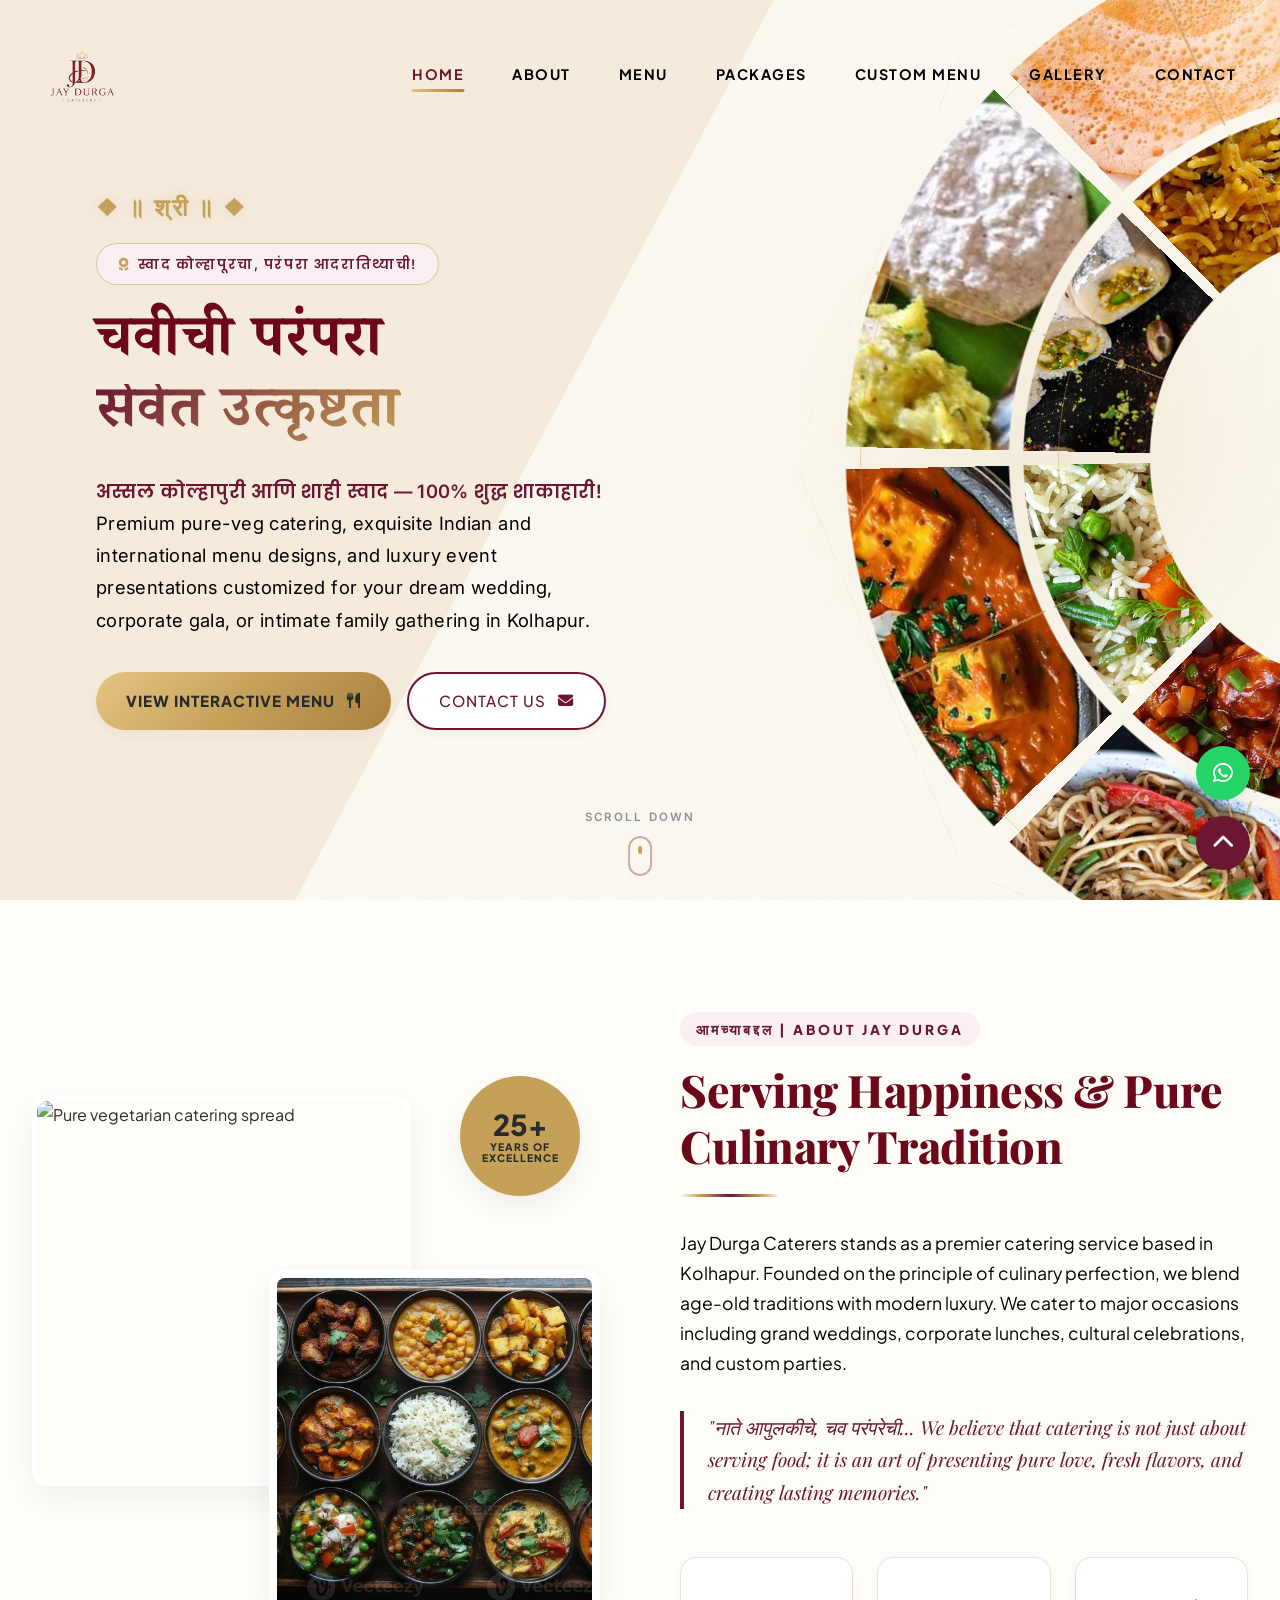
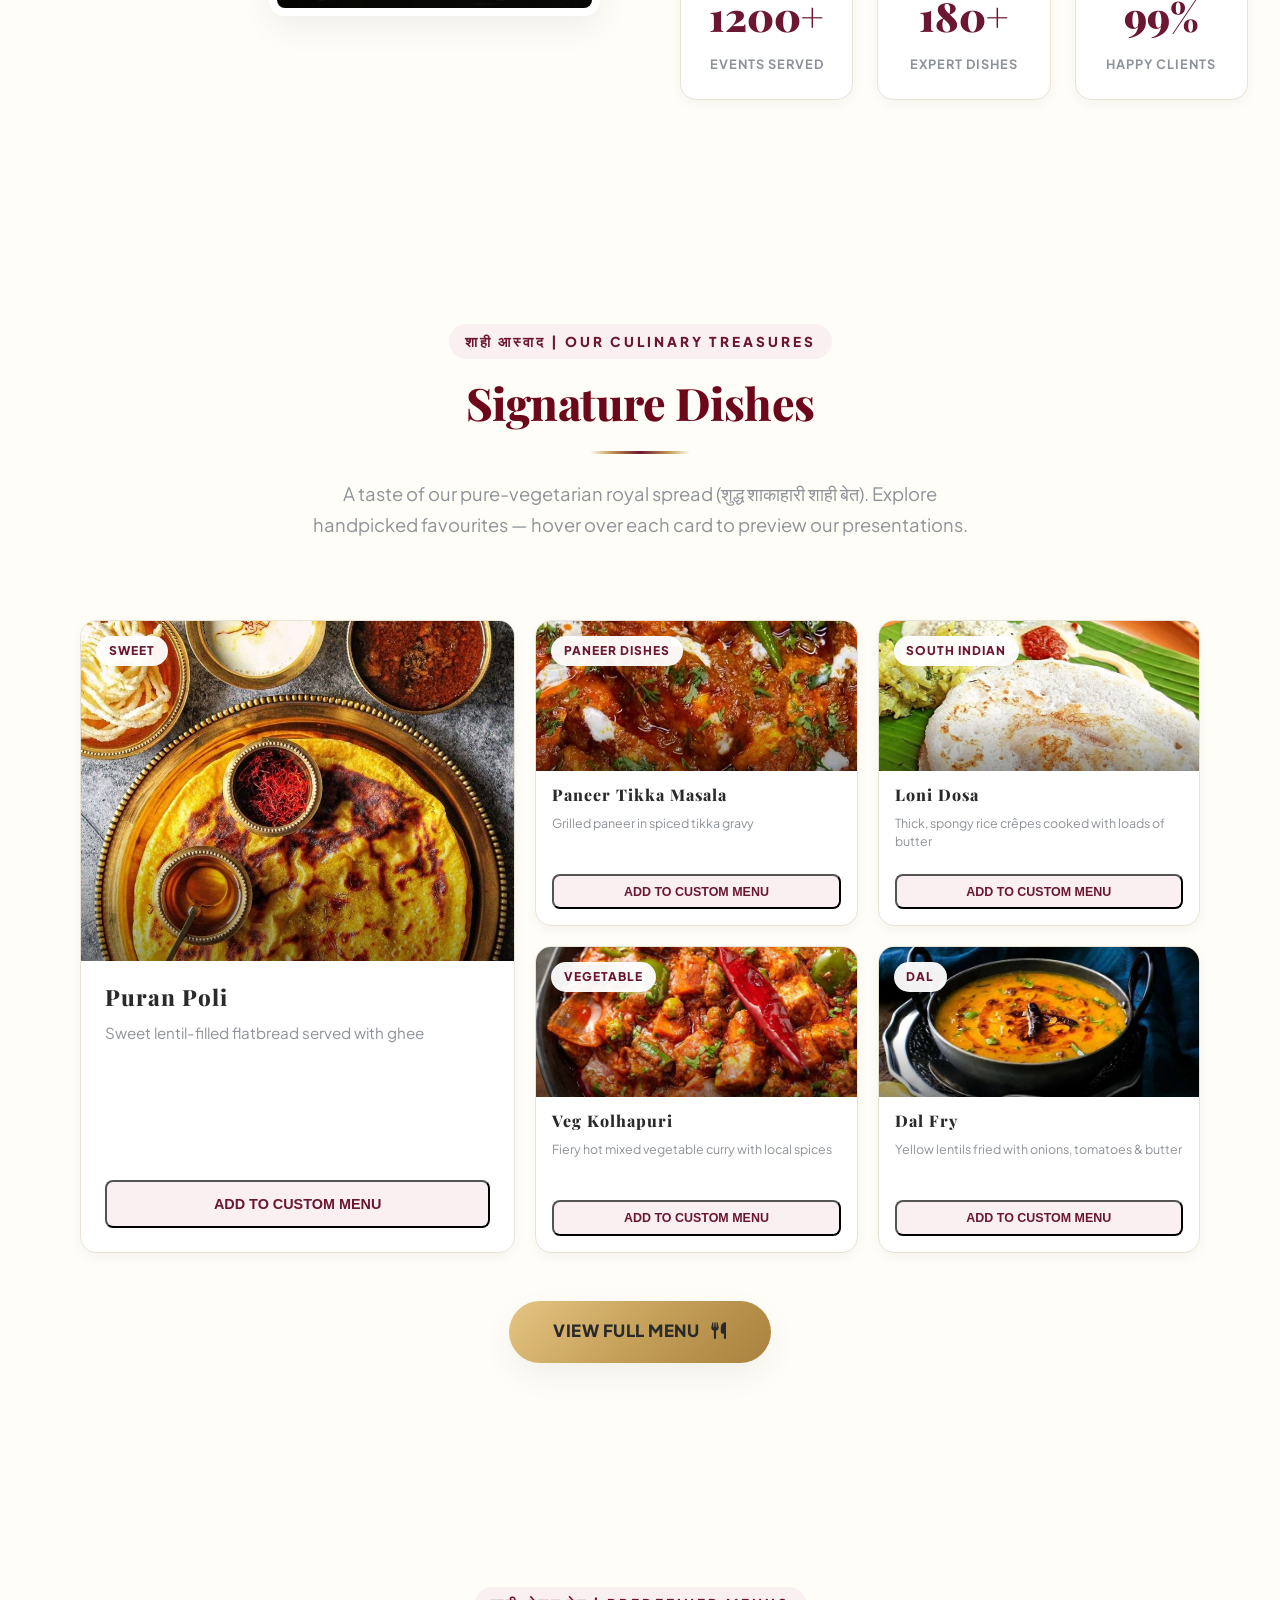
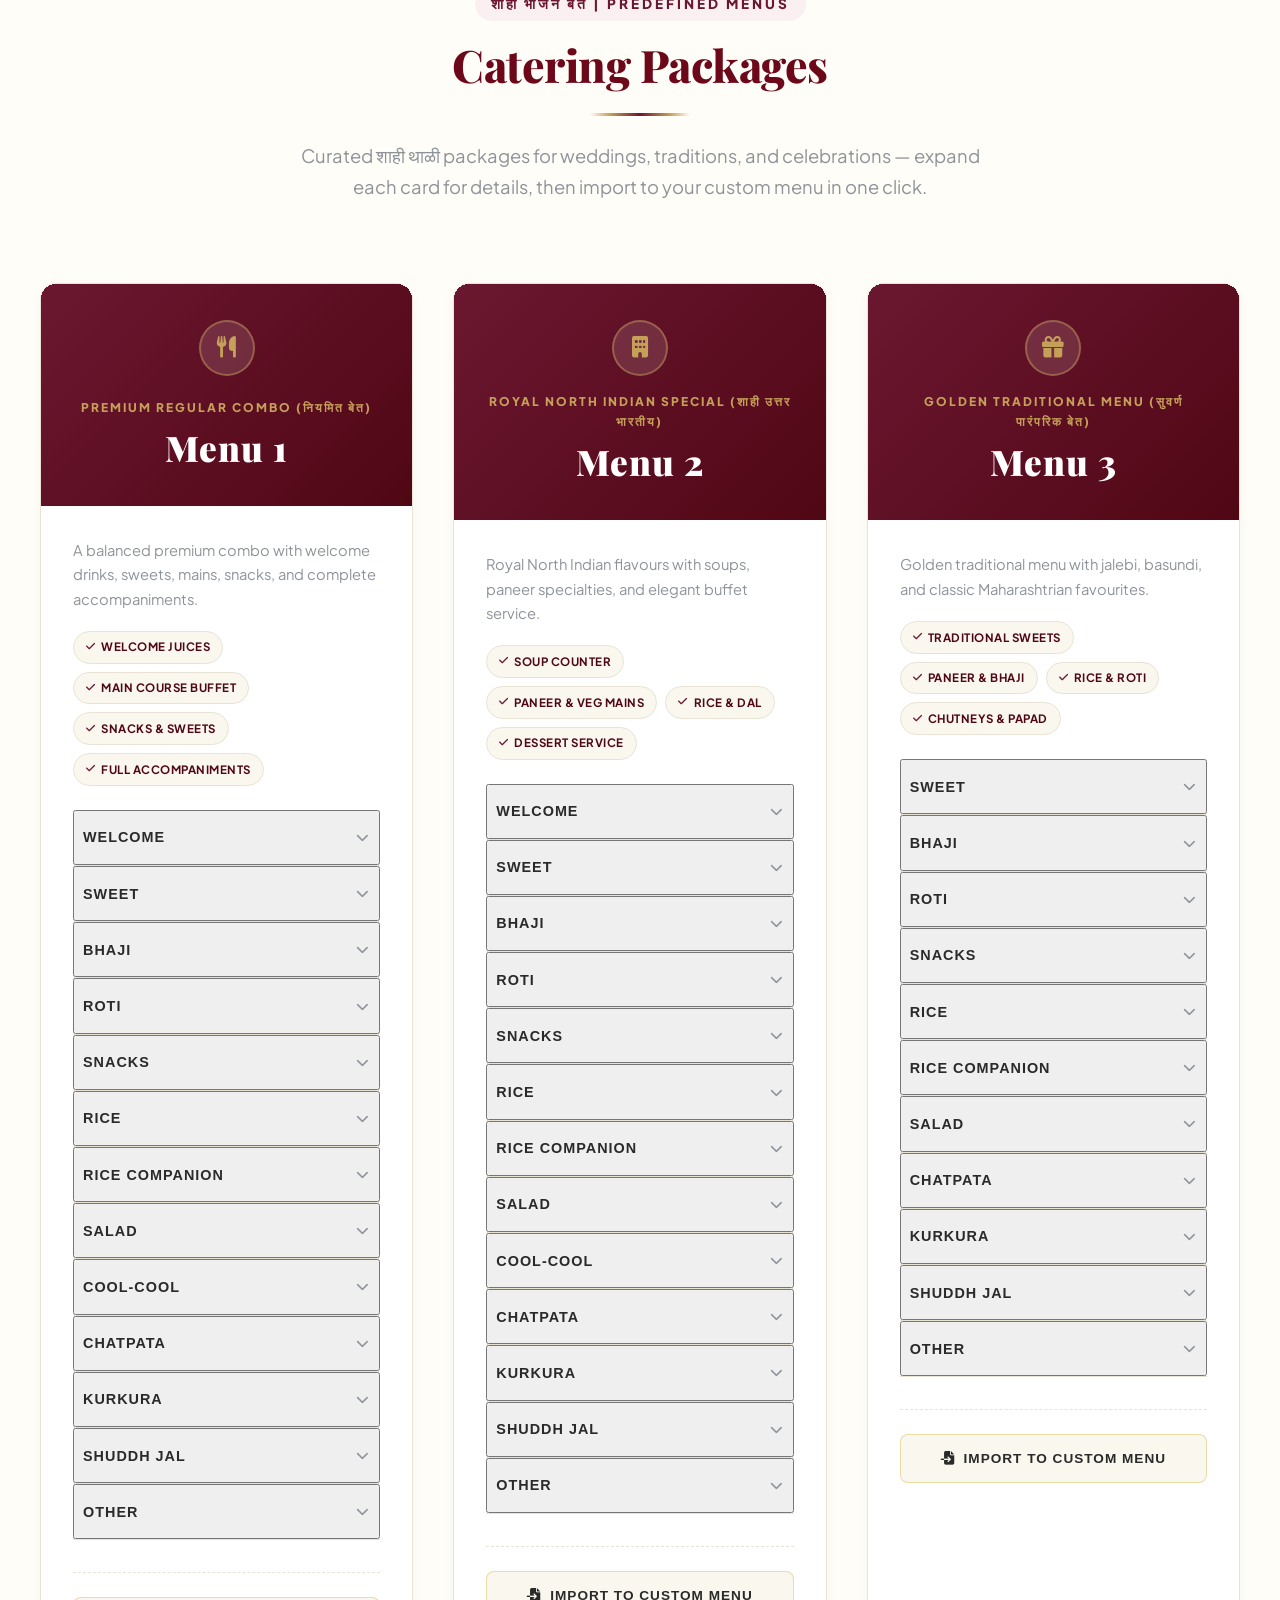
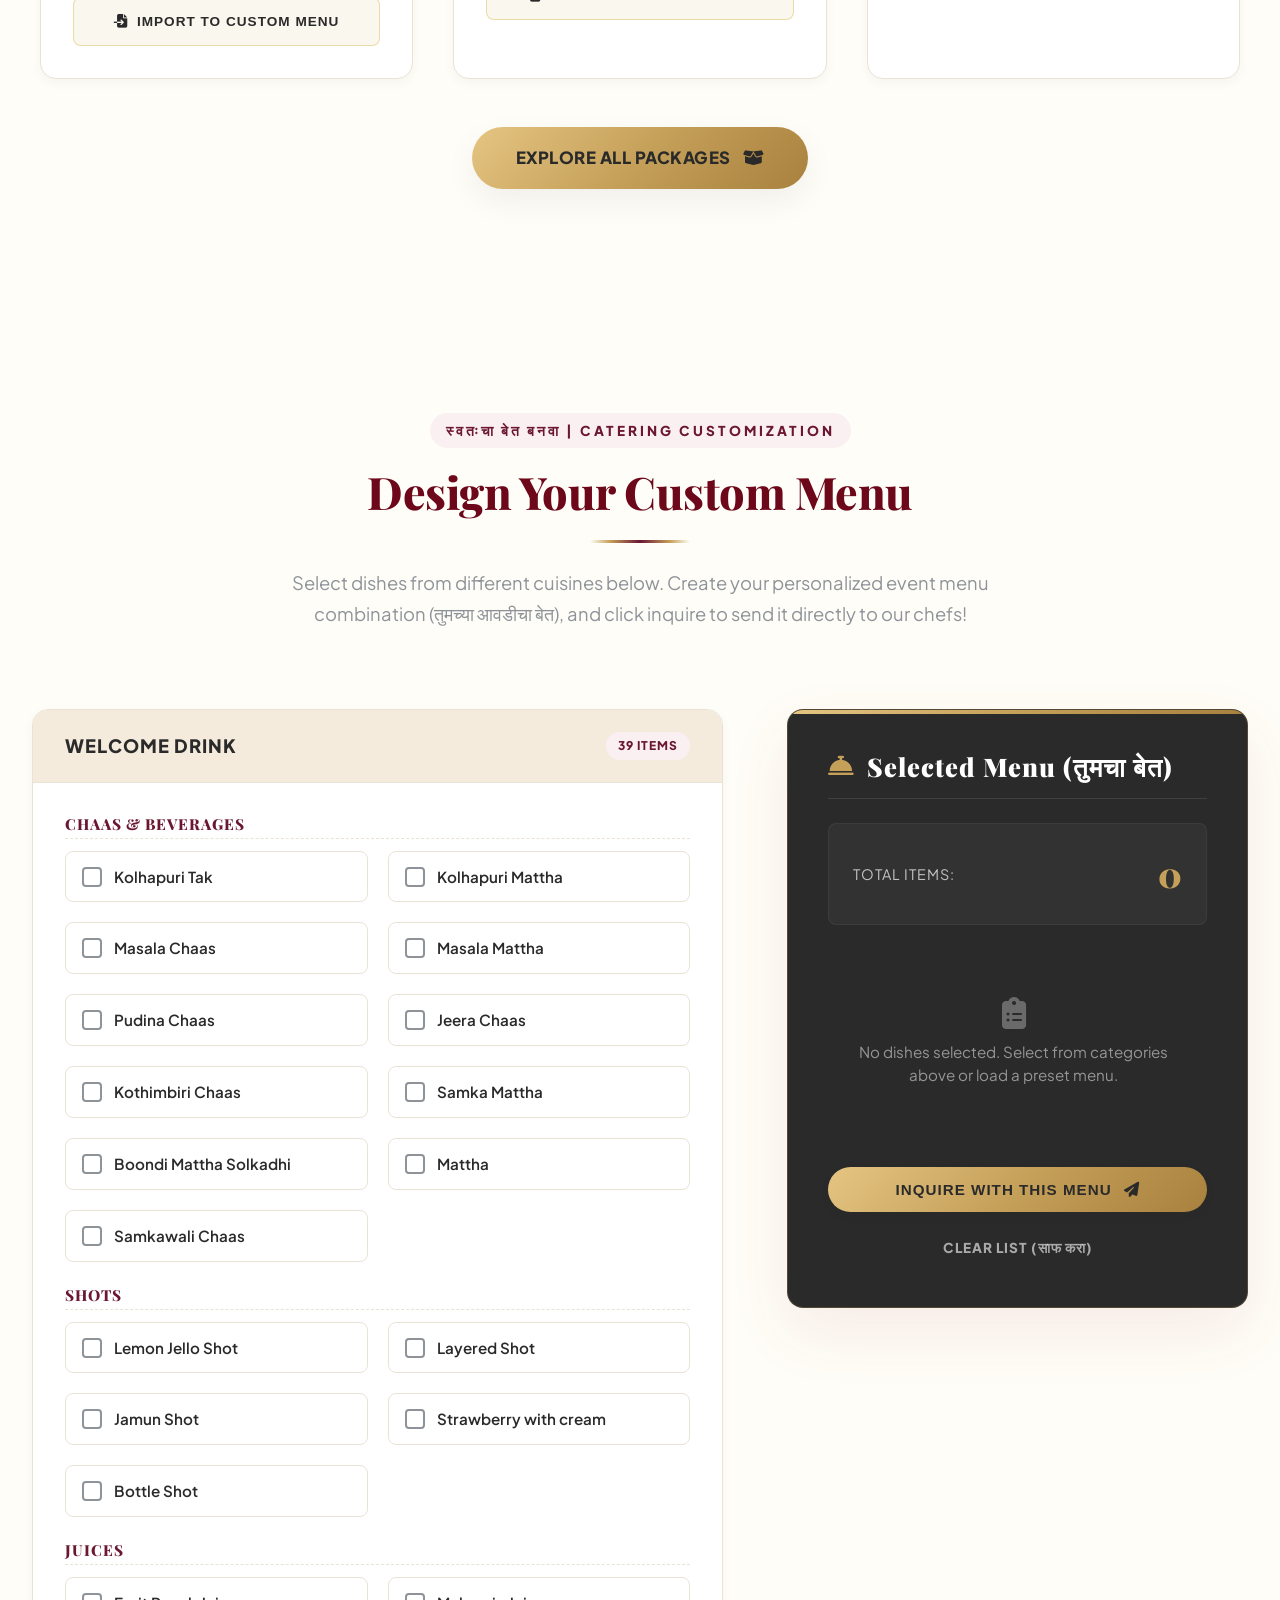
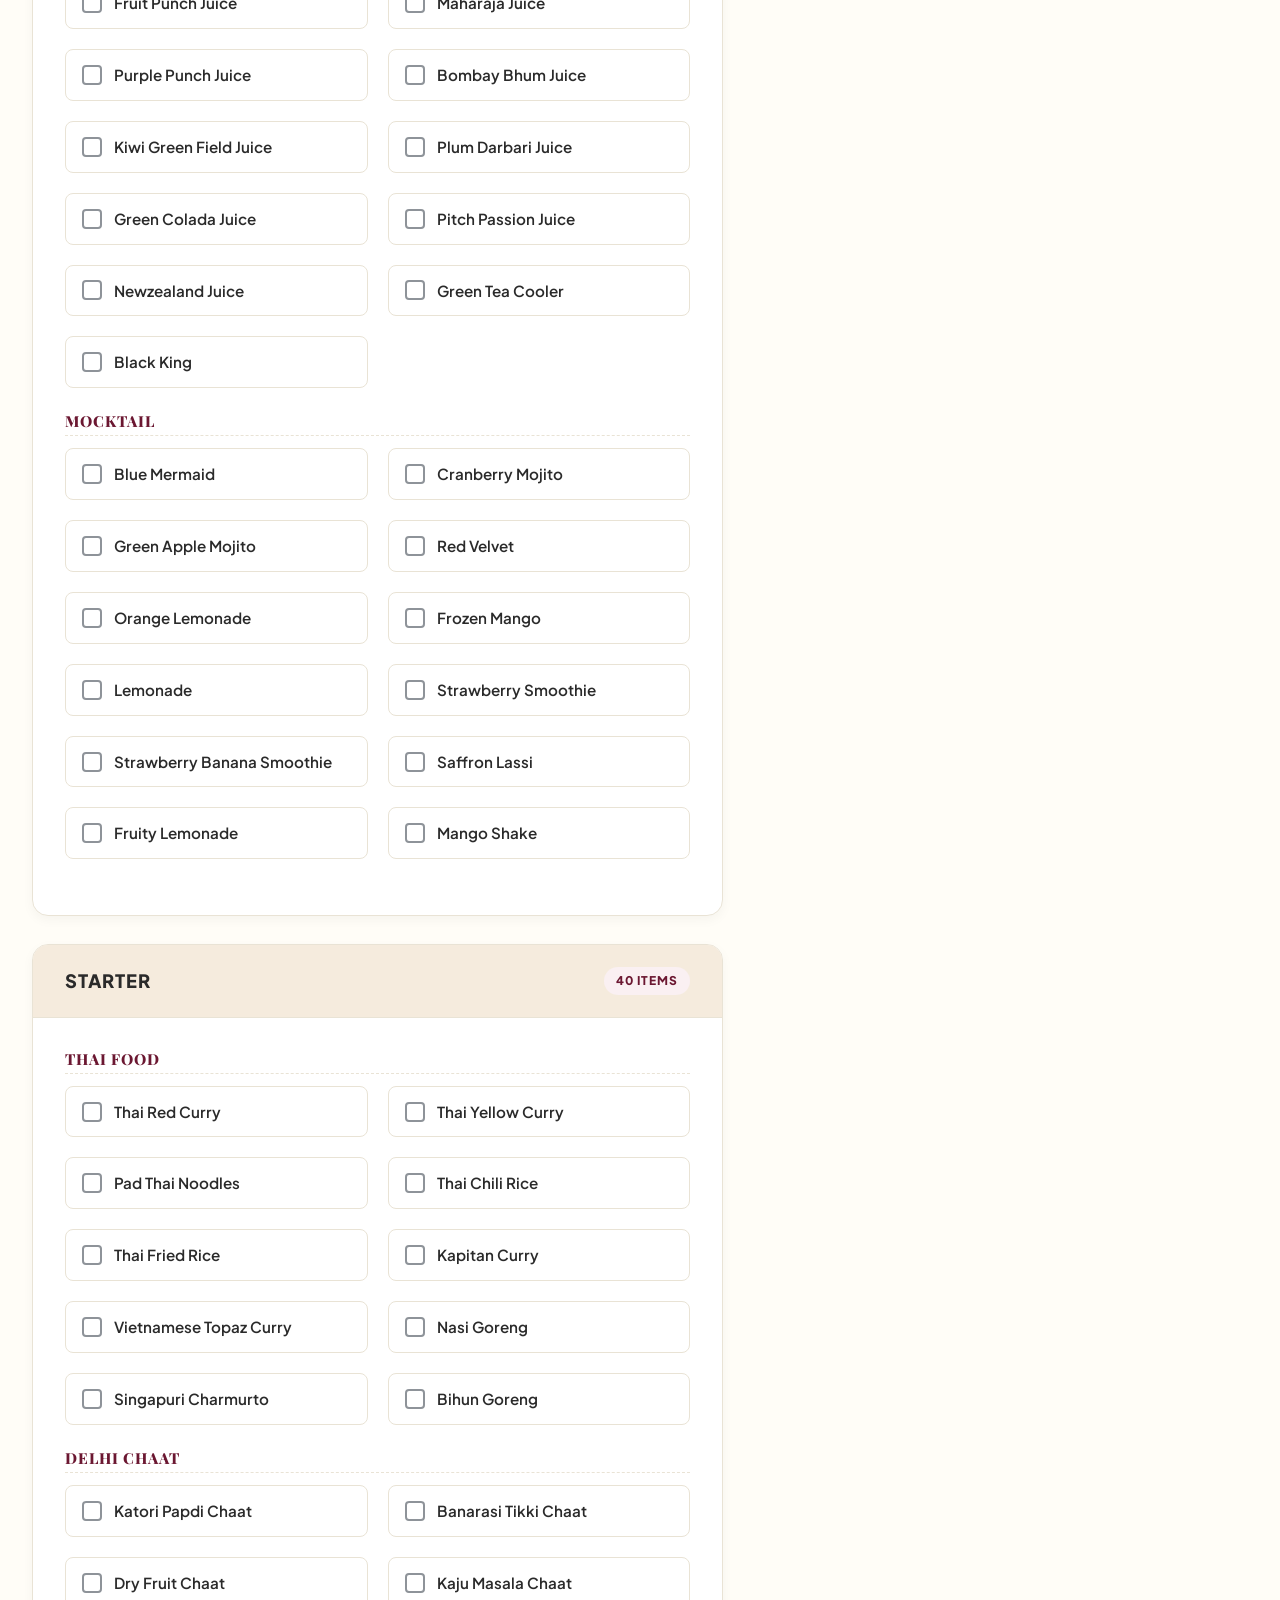
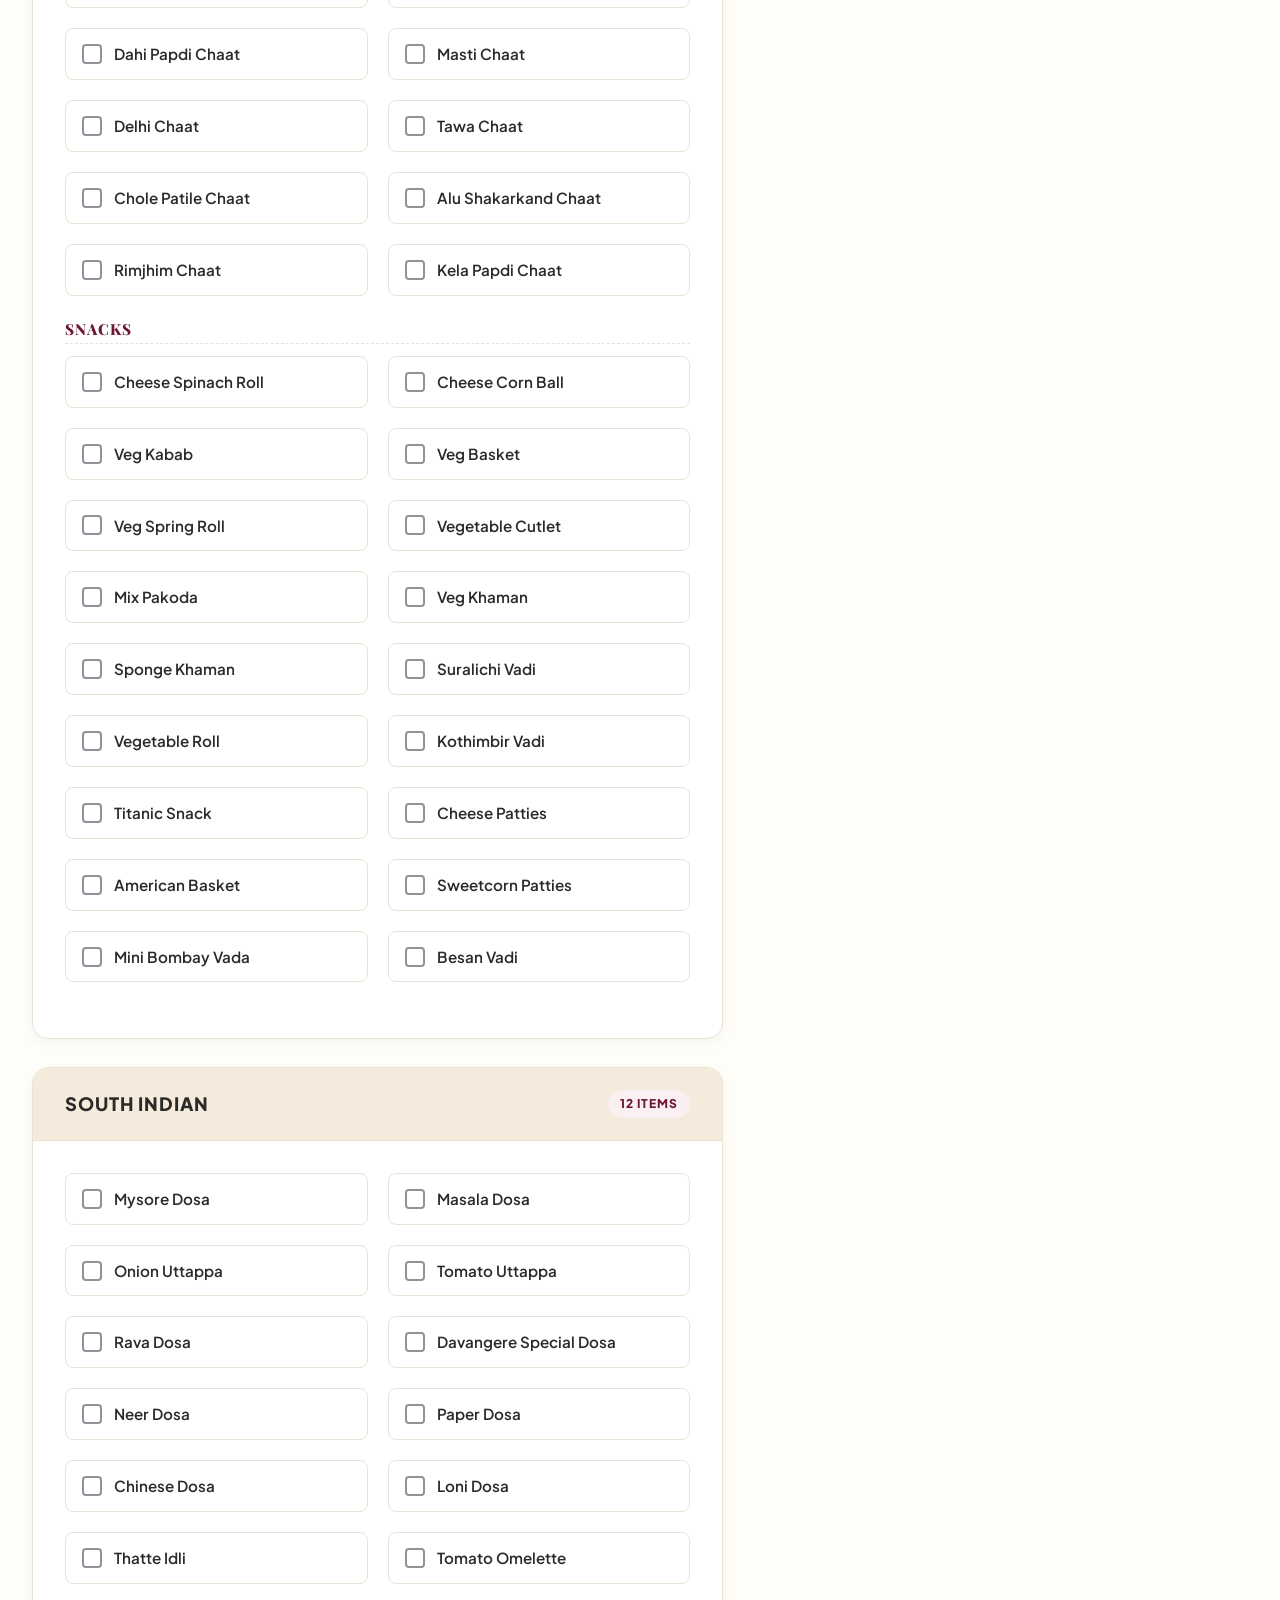
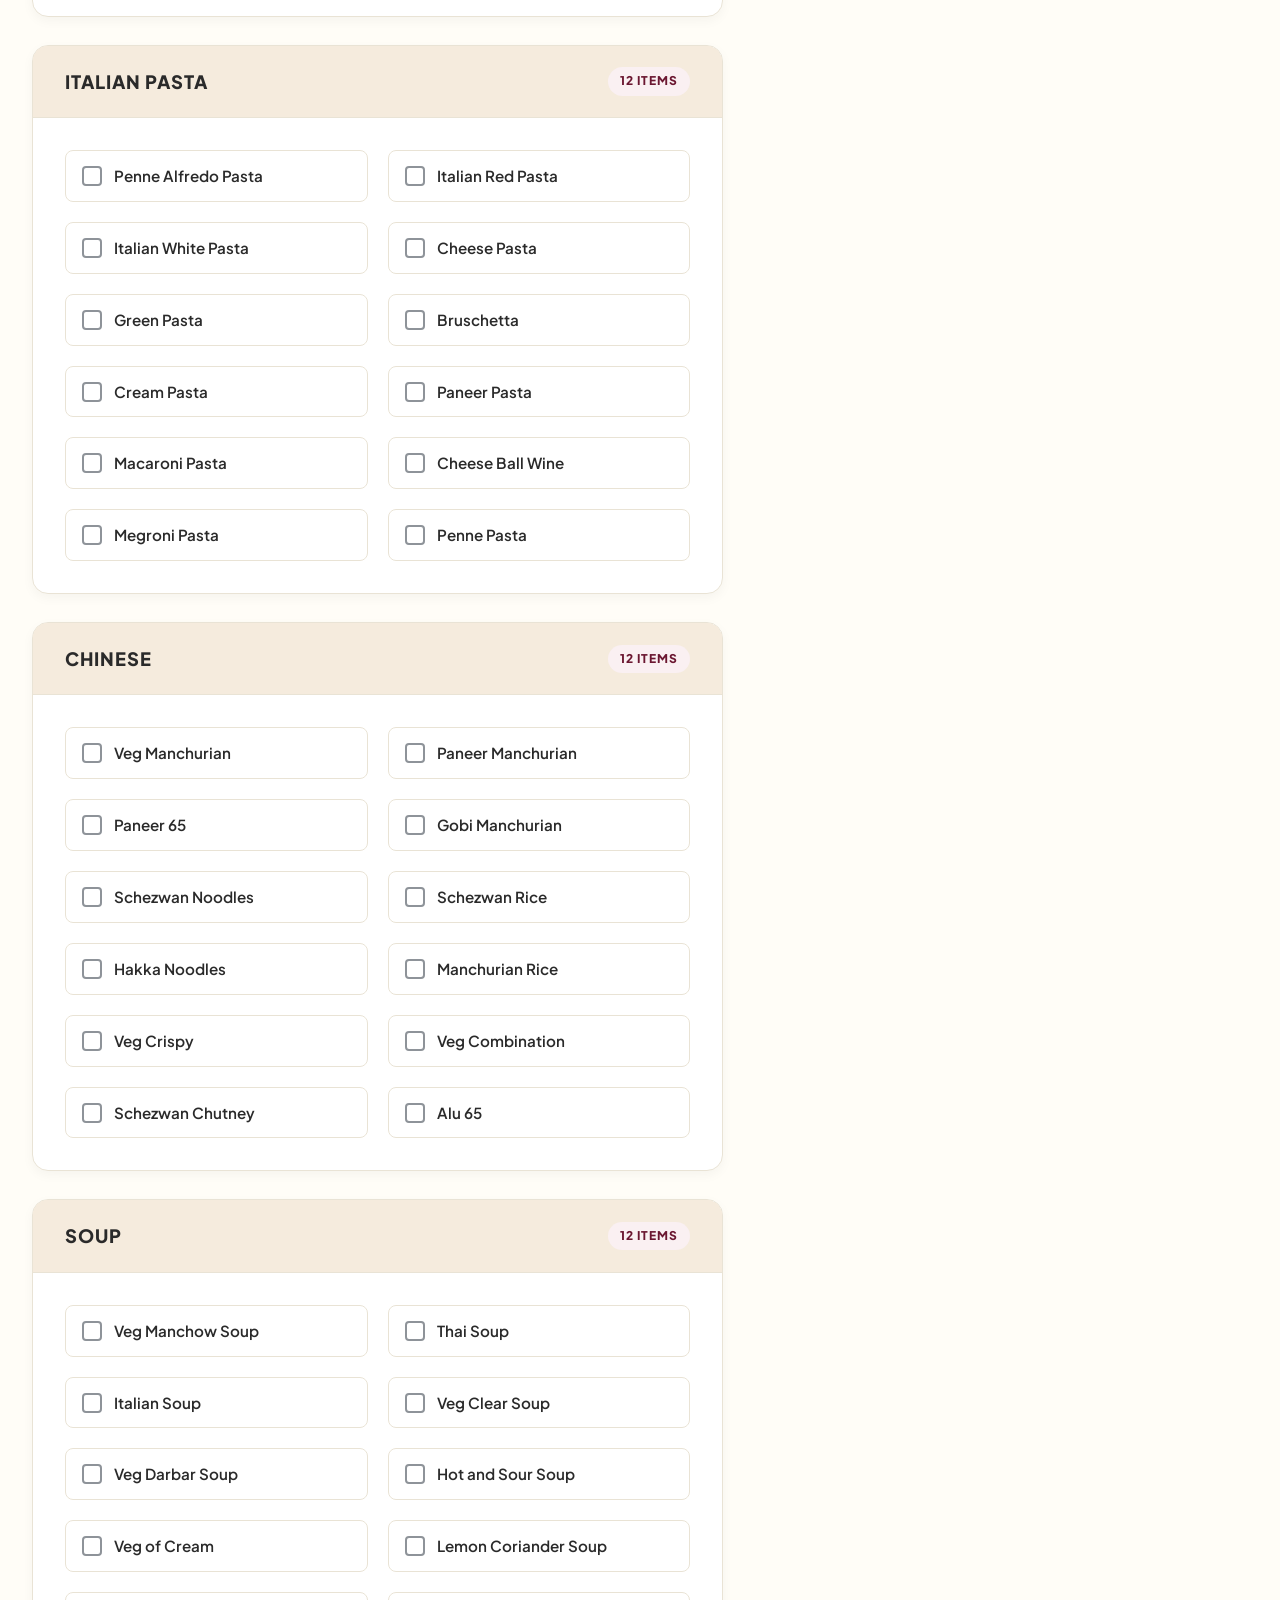
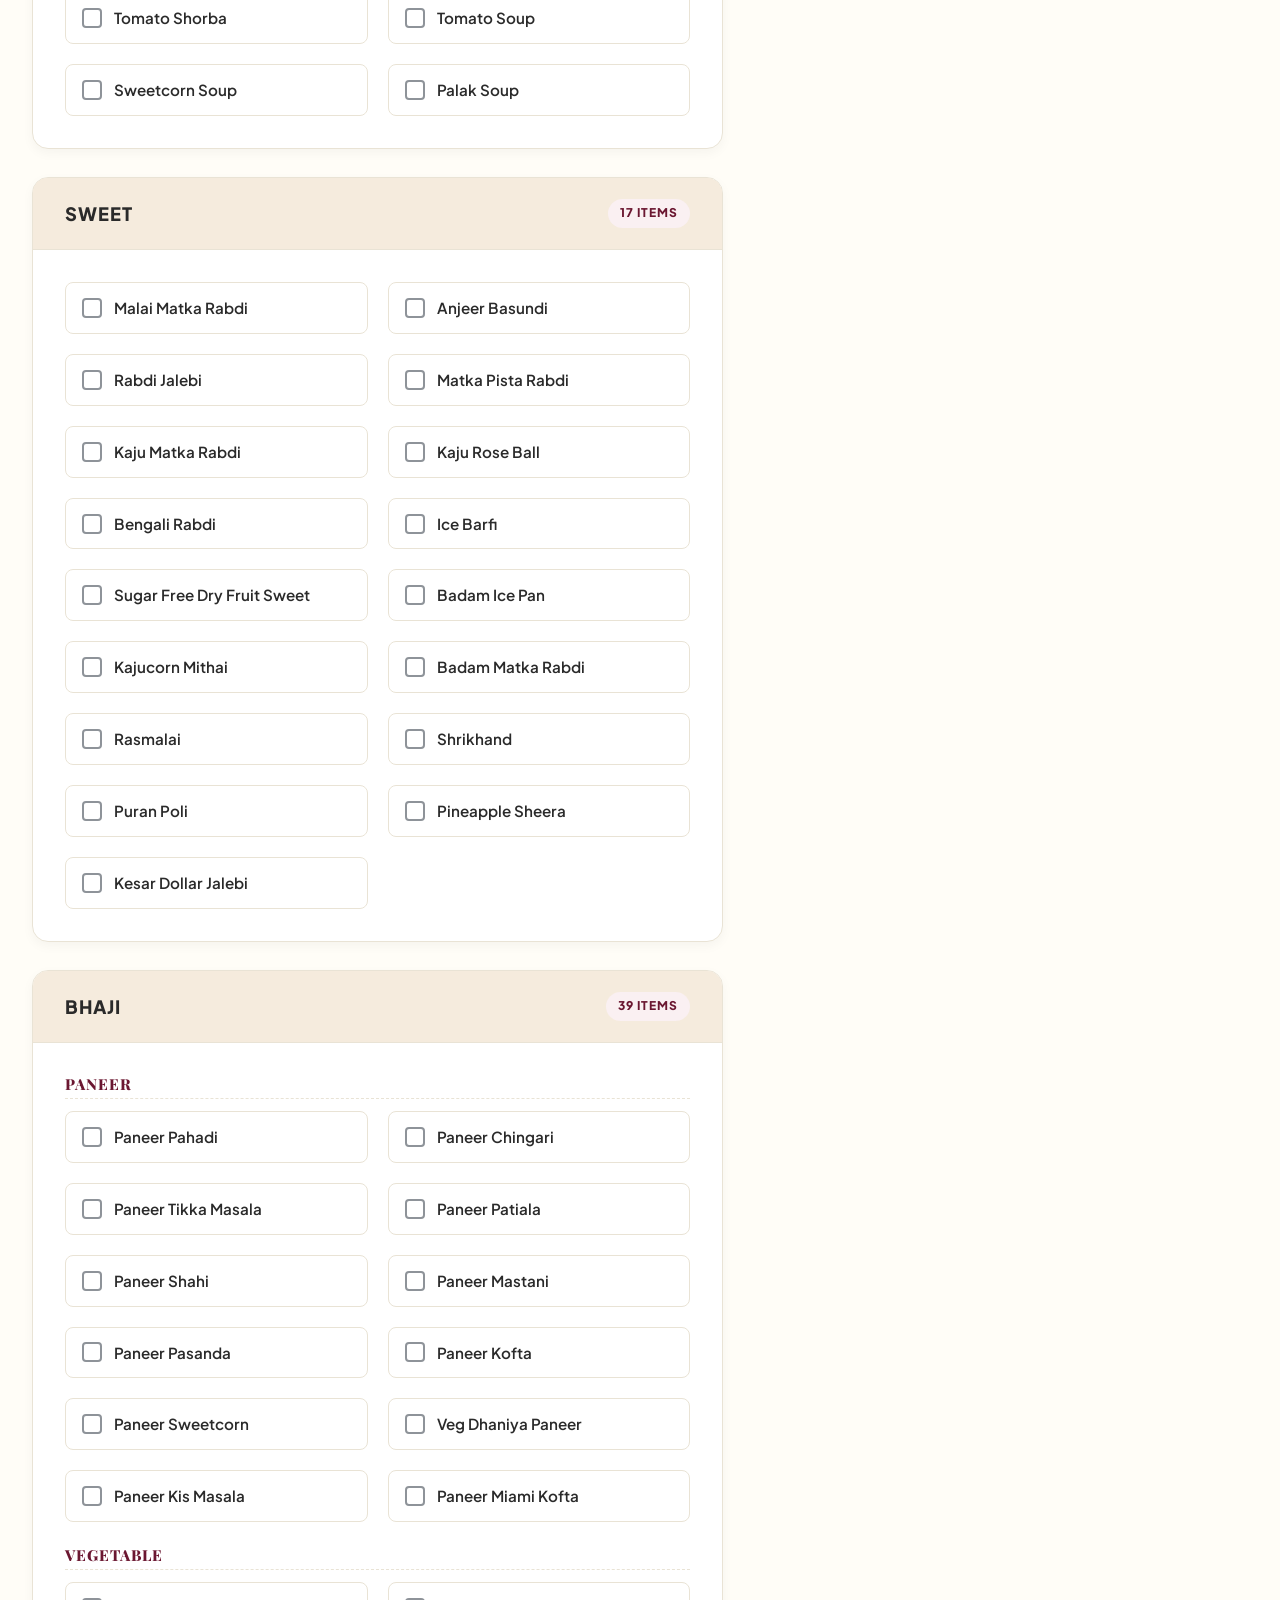
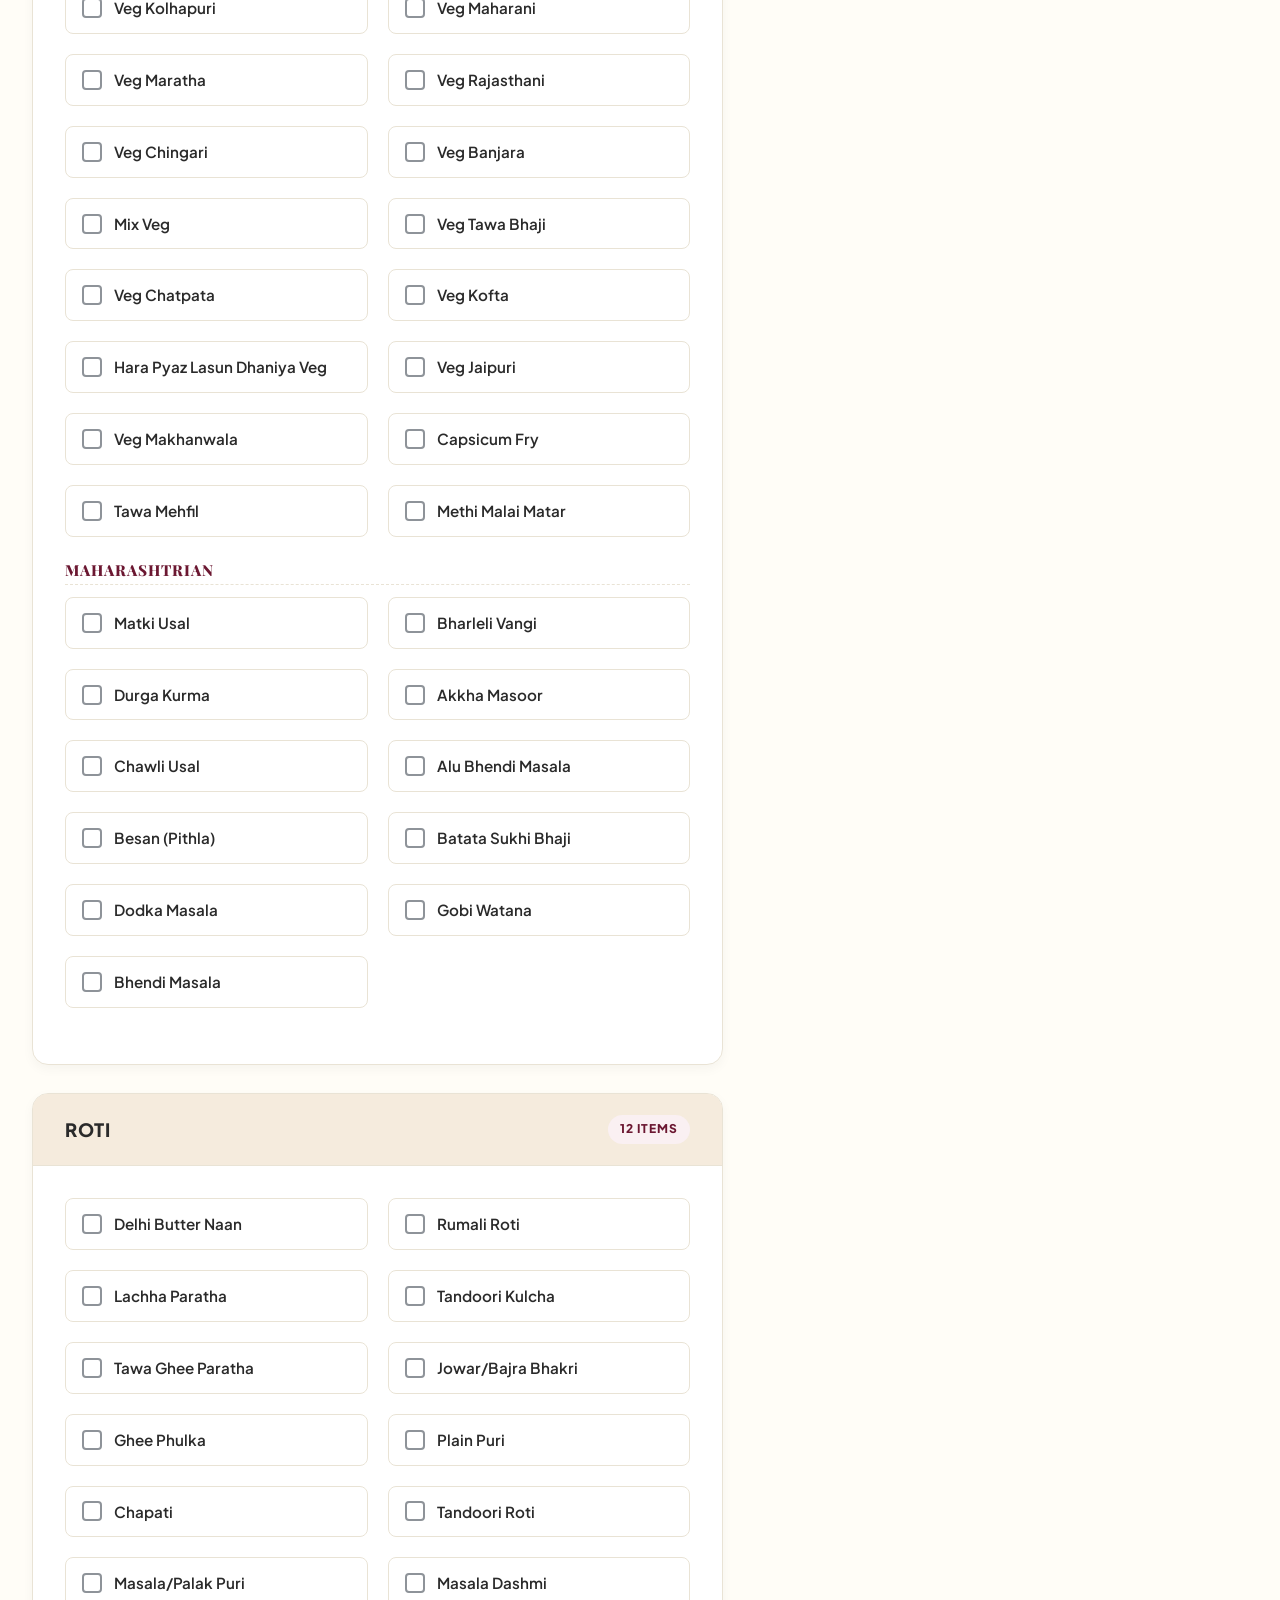
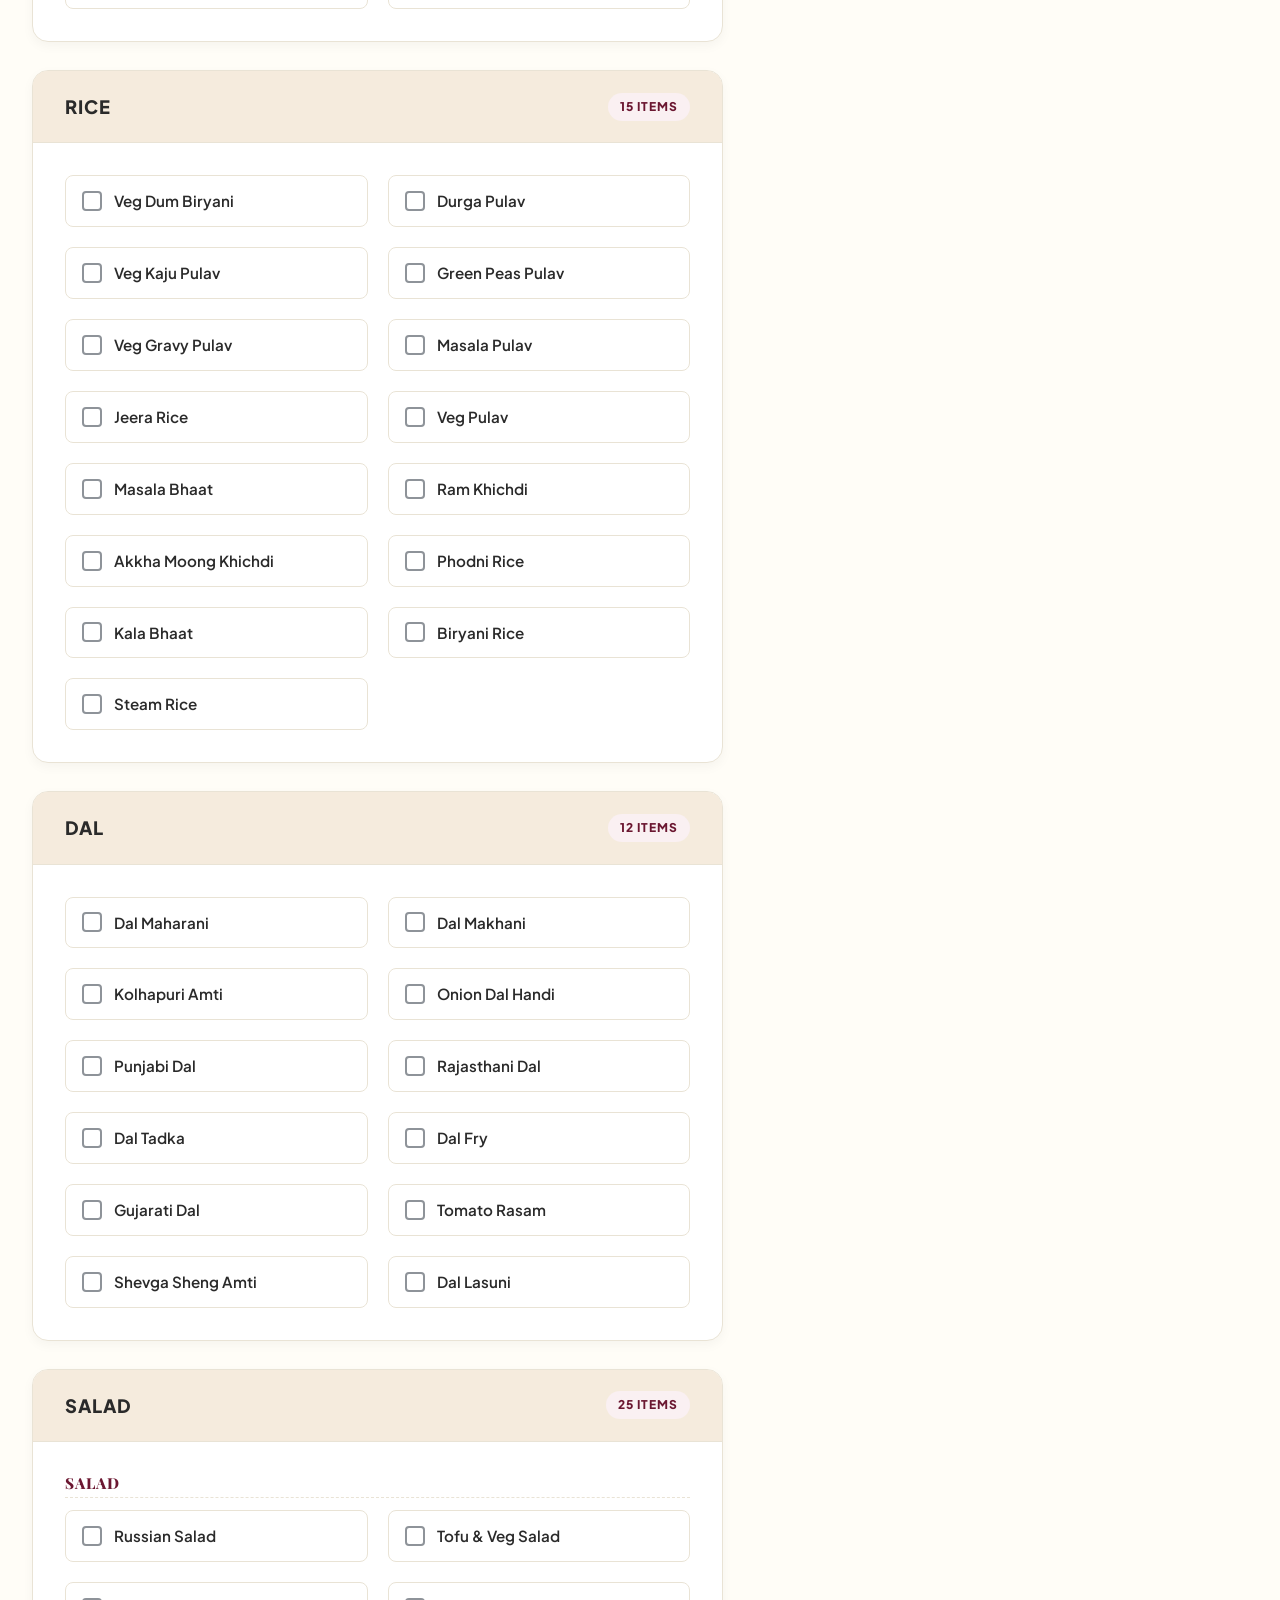
==== commit 5548aed7: "Add Google Analytics tracking code" ====
--- a/index.html
+++ b/index.html
@@ -26,6 +26,15 @@
     
   <link rel="icon" href="Favicon.png" type="image/png">
 
+  <!-- Google tag (gtag.js) -->
+<script async src="https://www.googletagmanager.com/gtag/js?id=G-XQ7J1D77H9"></script>
+<script>
+  window.dataLayer = window.dataLayer || [];
+  function gtag(){dataLayer.push(arguments);}
+  gtag('js', new Date());
+
+  gtag('config', 'G-XQ7J1D77H9');
+</script>
 </head>
 
 <body class="home-page">
@@ -560,4 +569,4 @@
 
 </body>
 
-</html+</html>
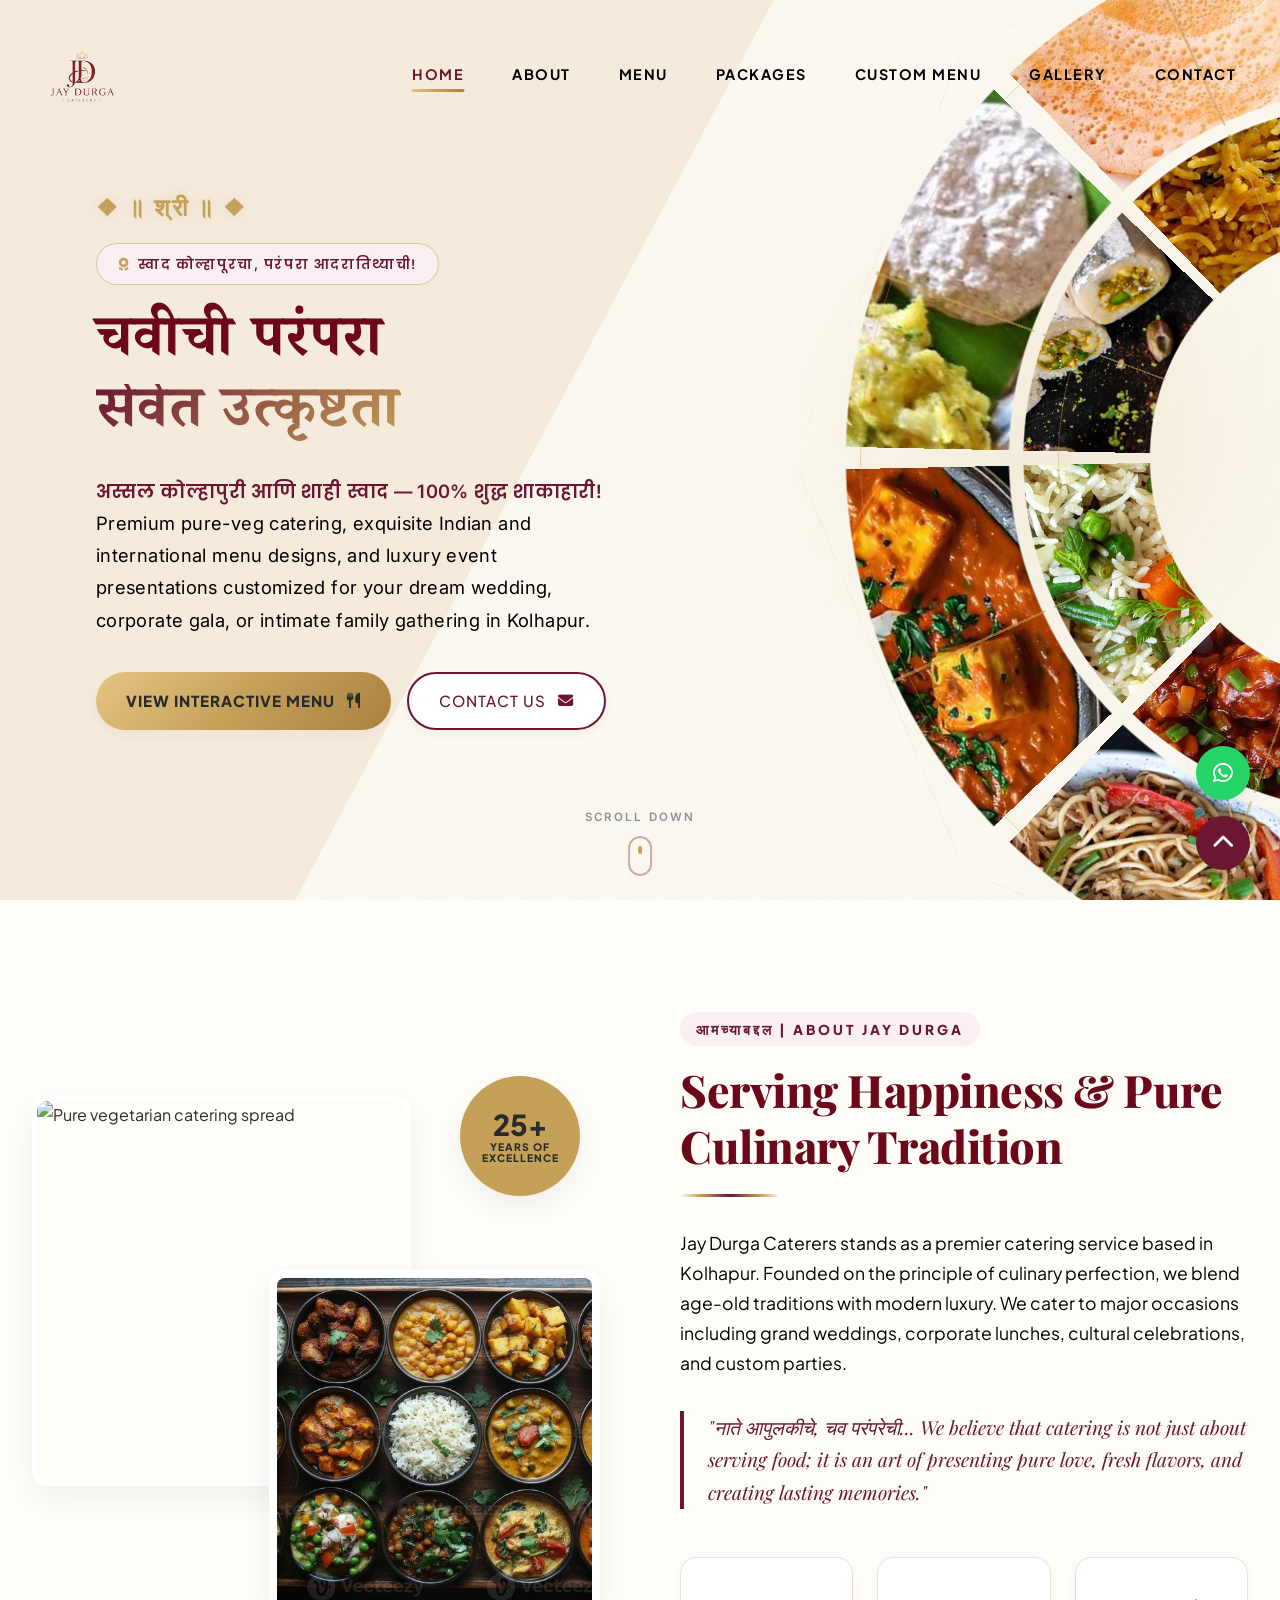
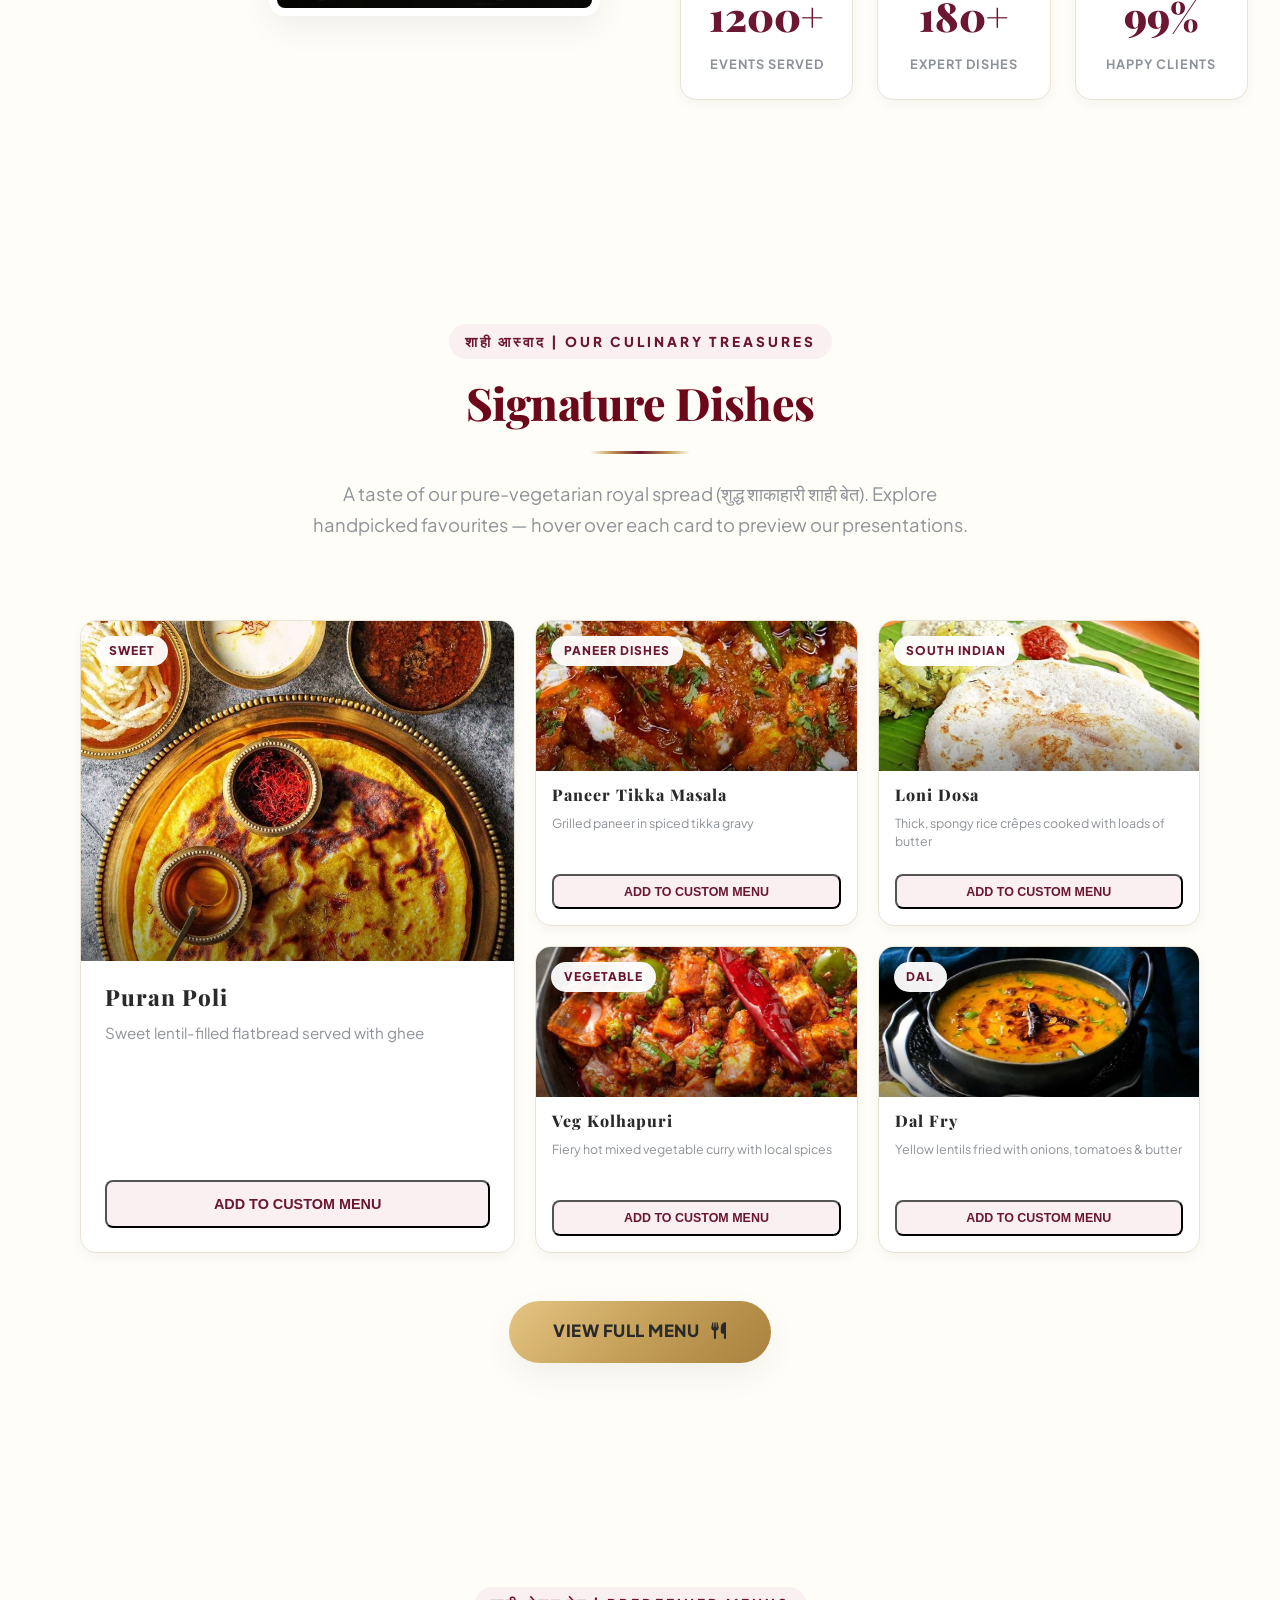
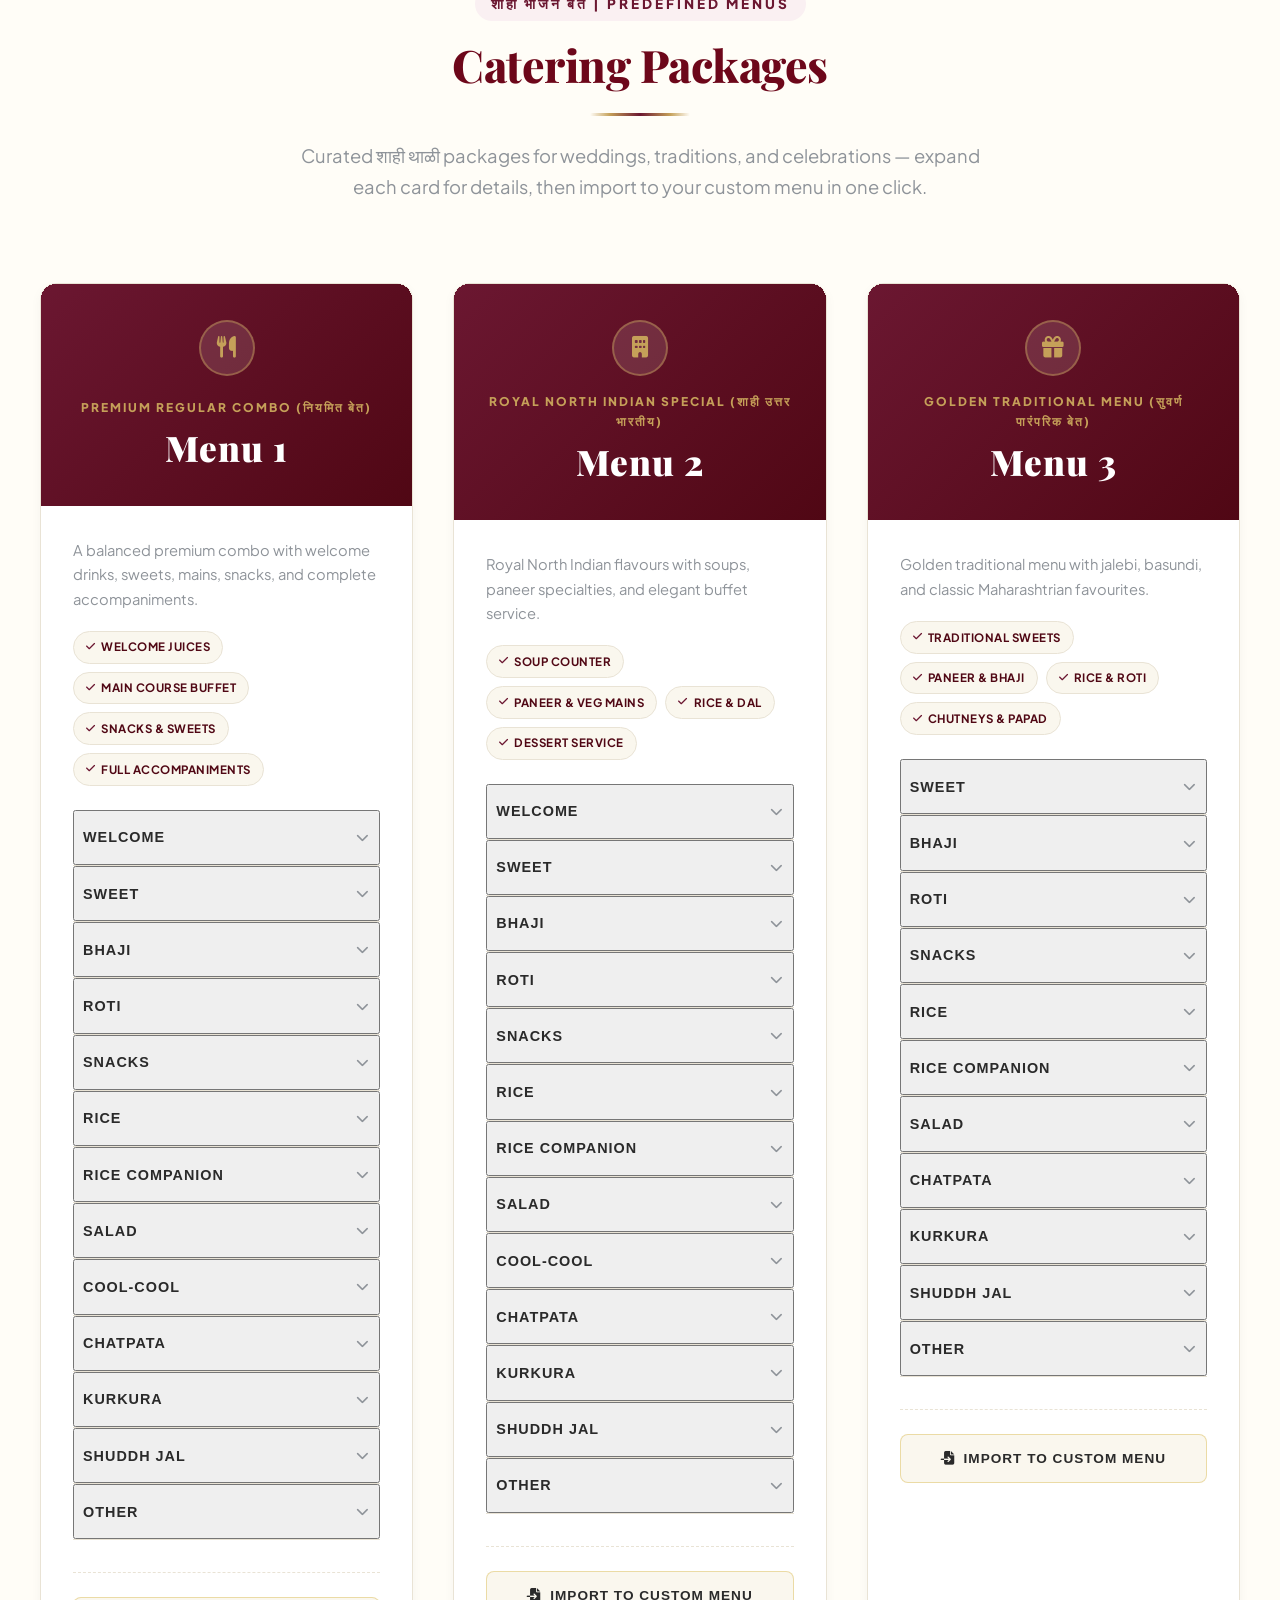
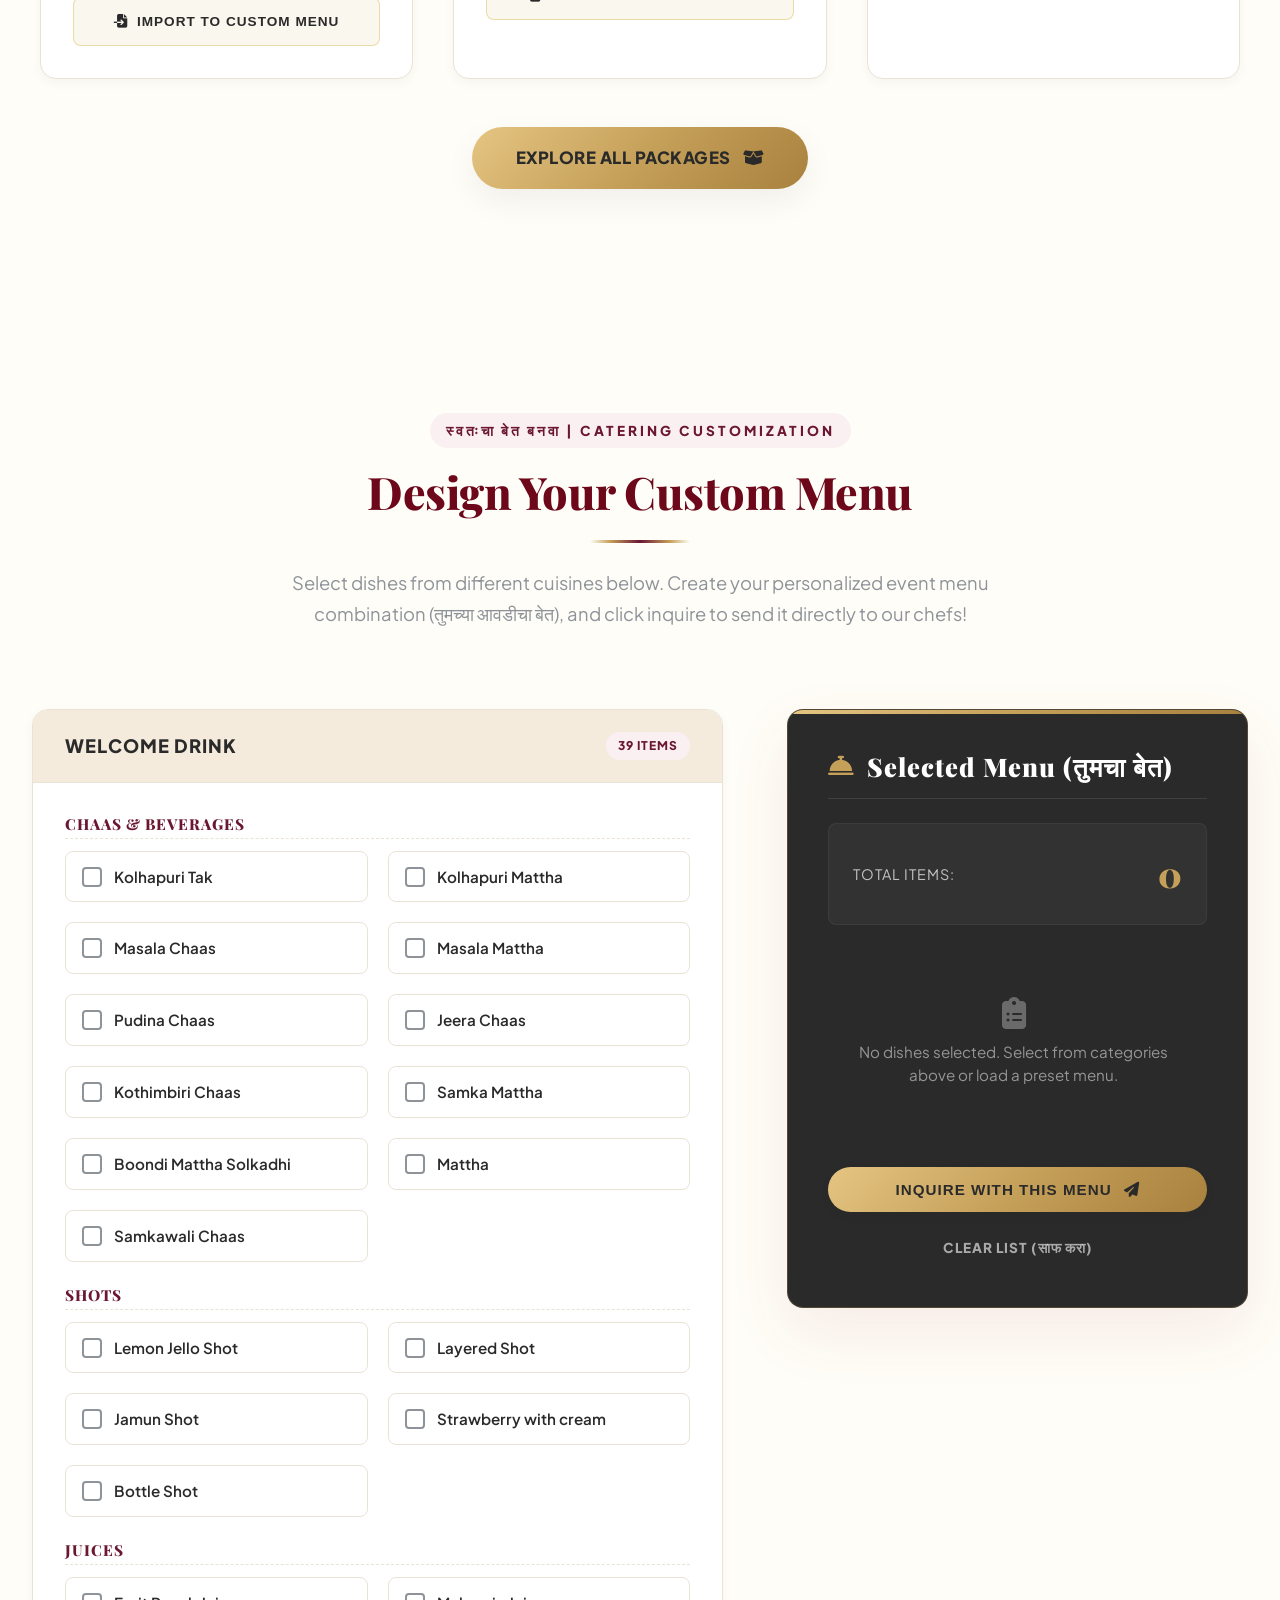
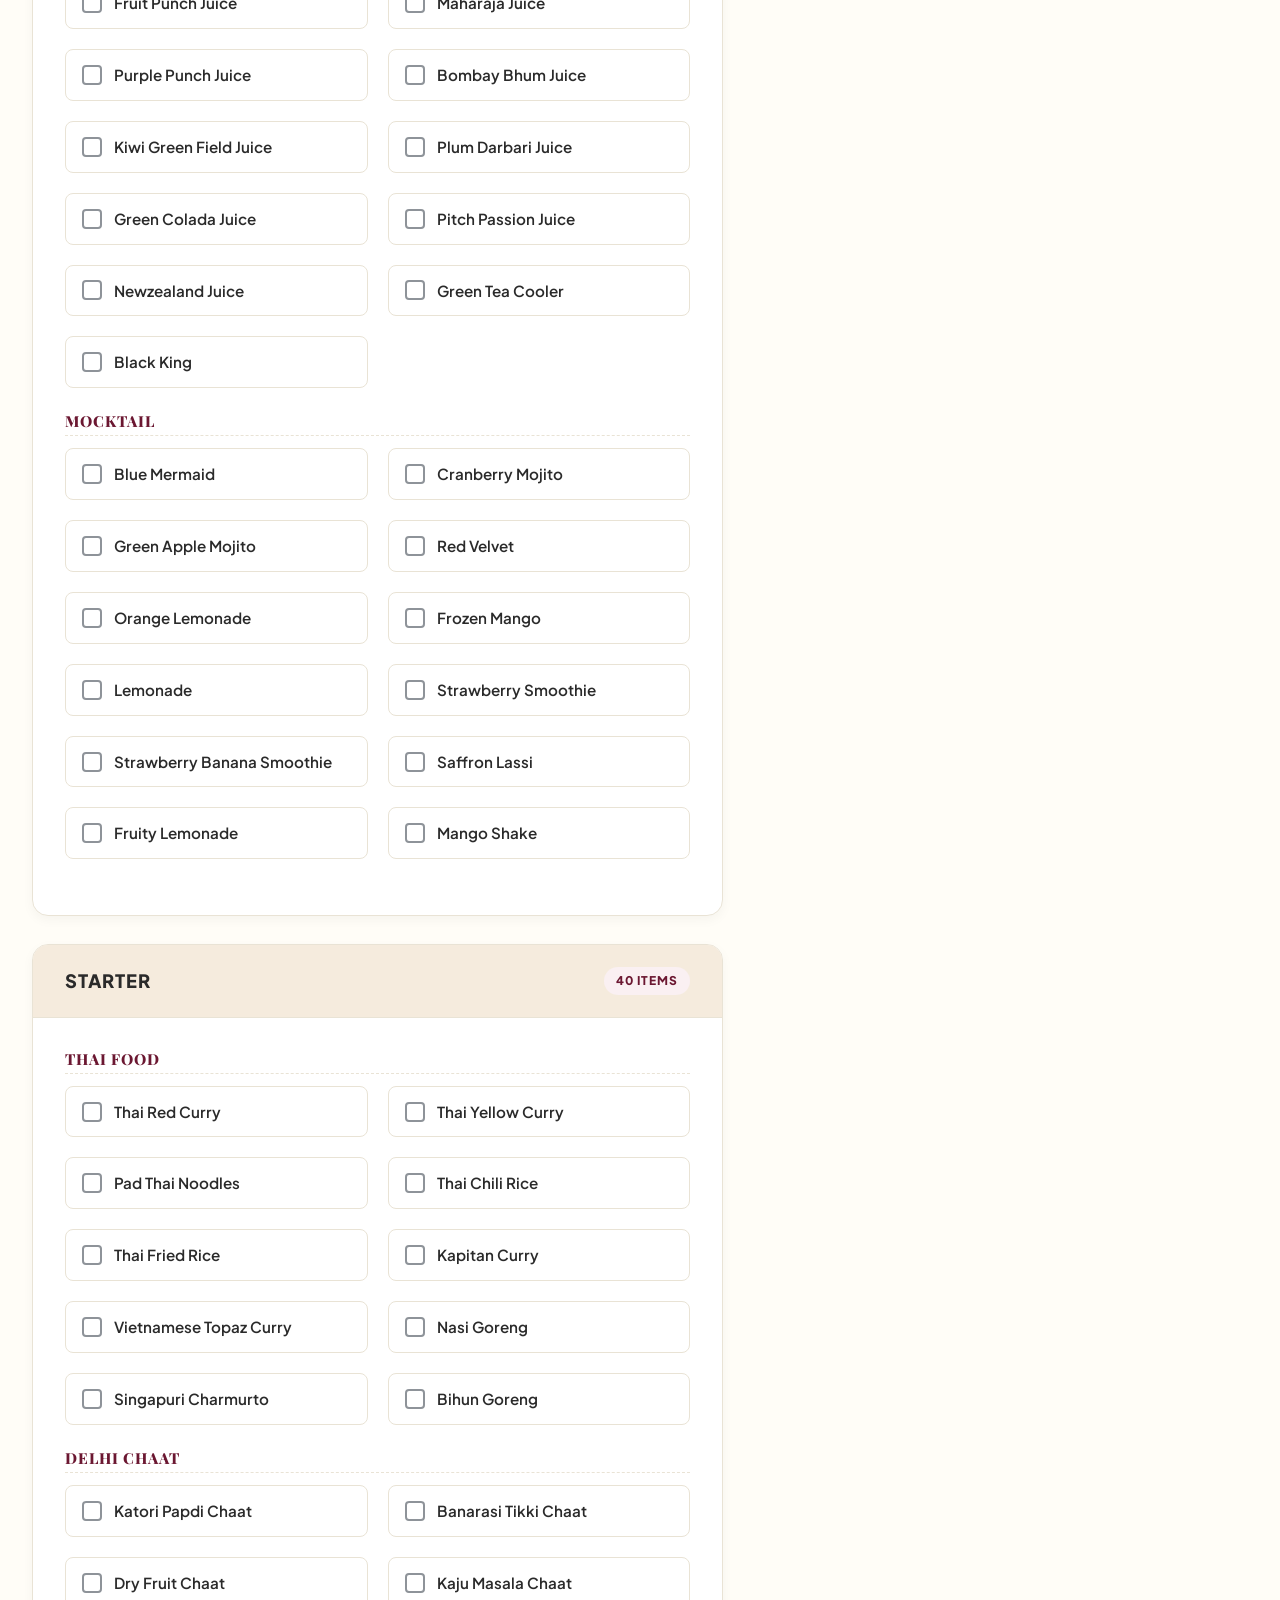
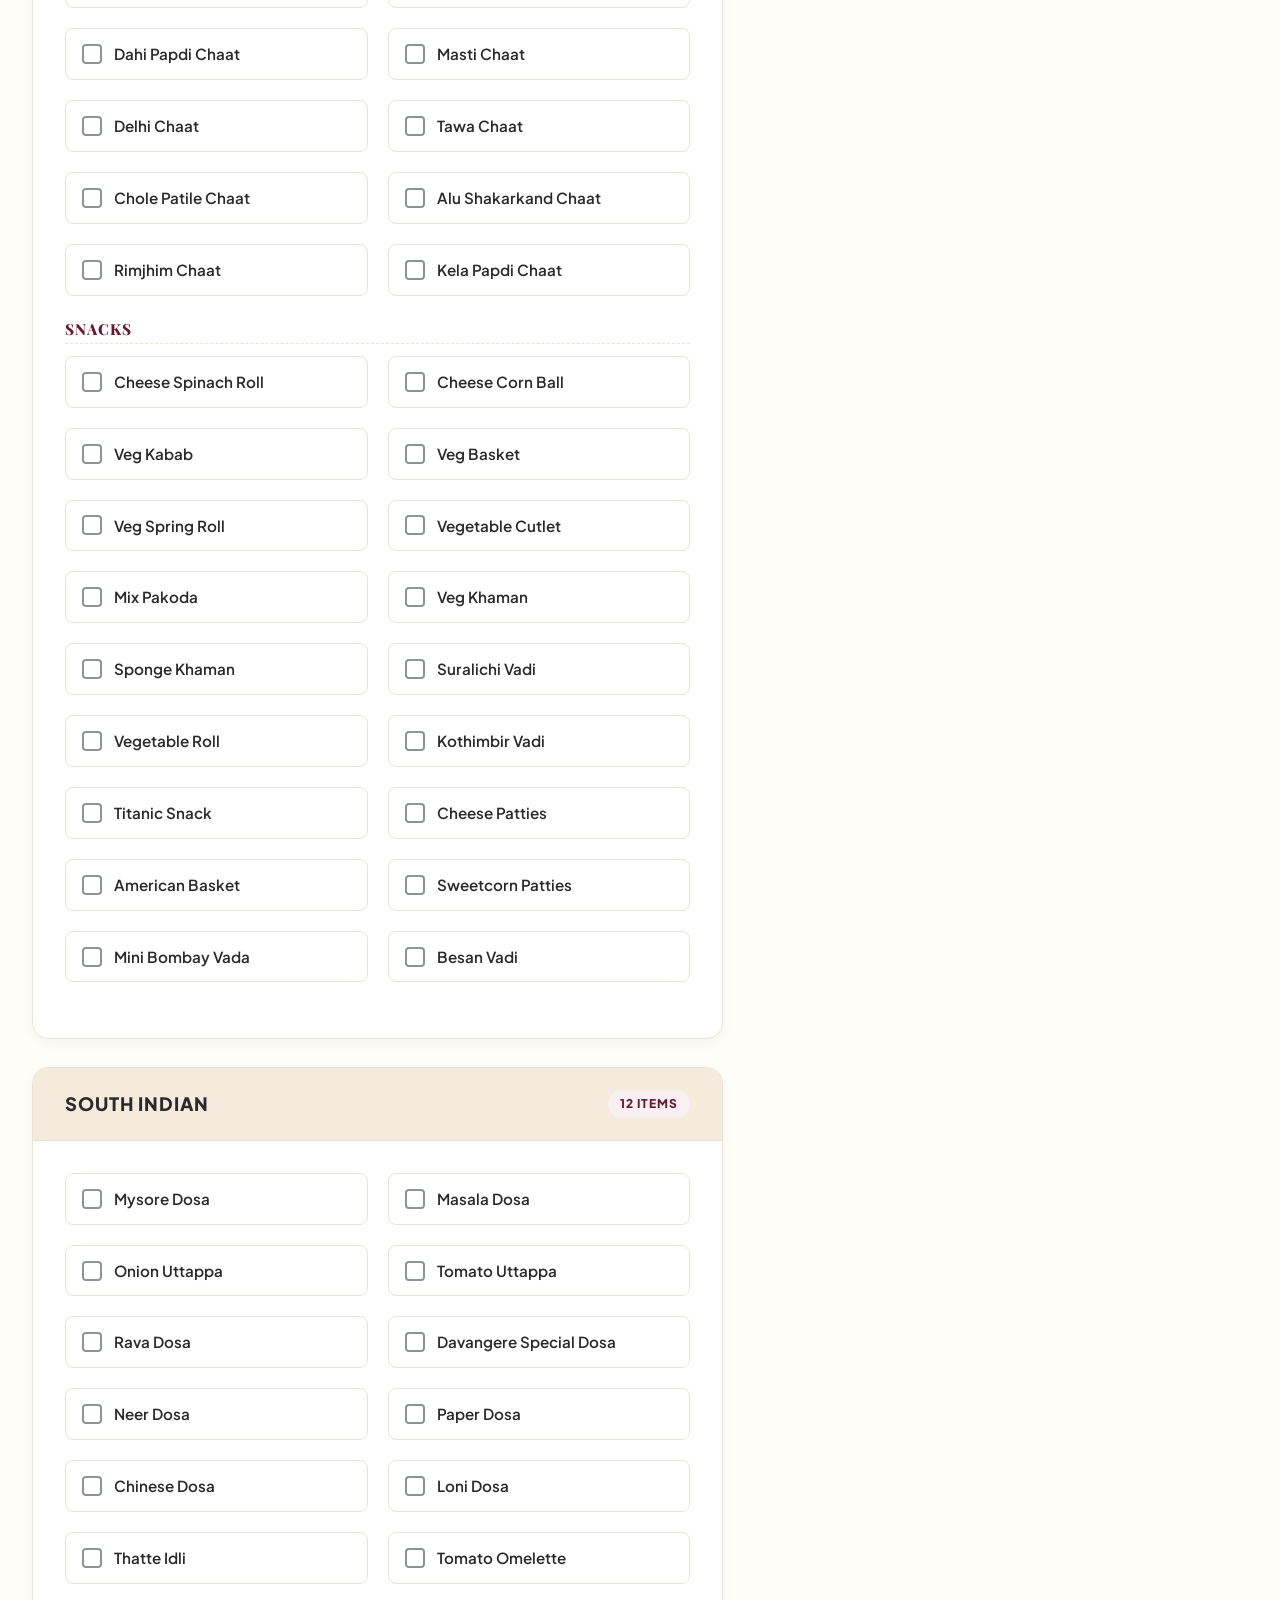
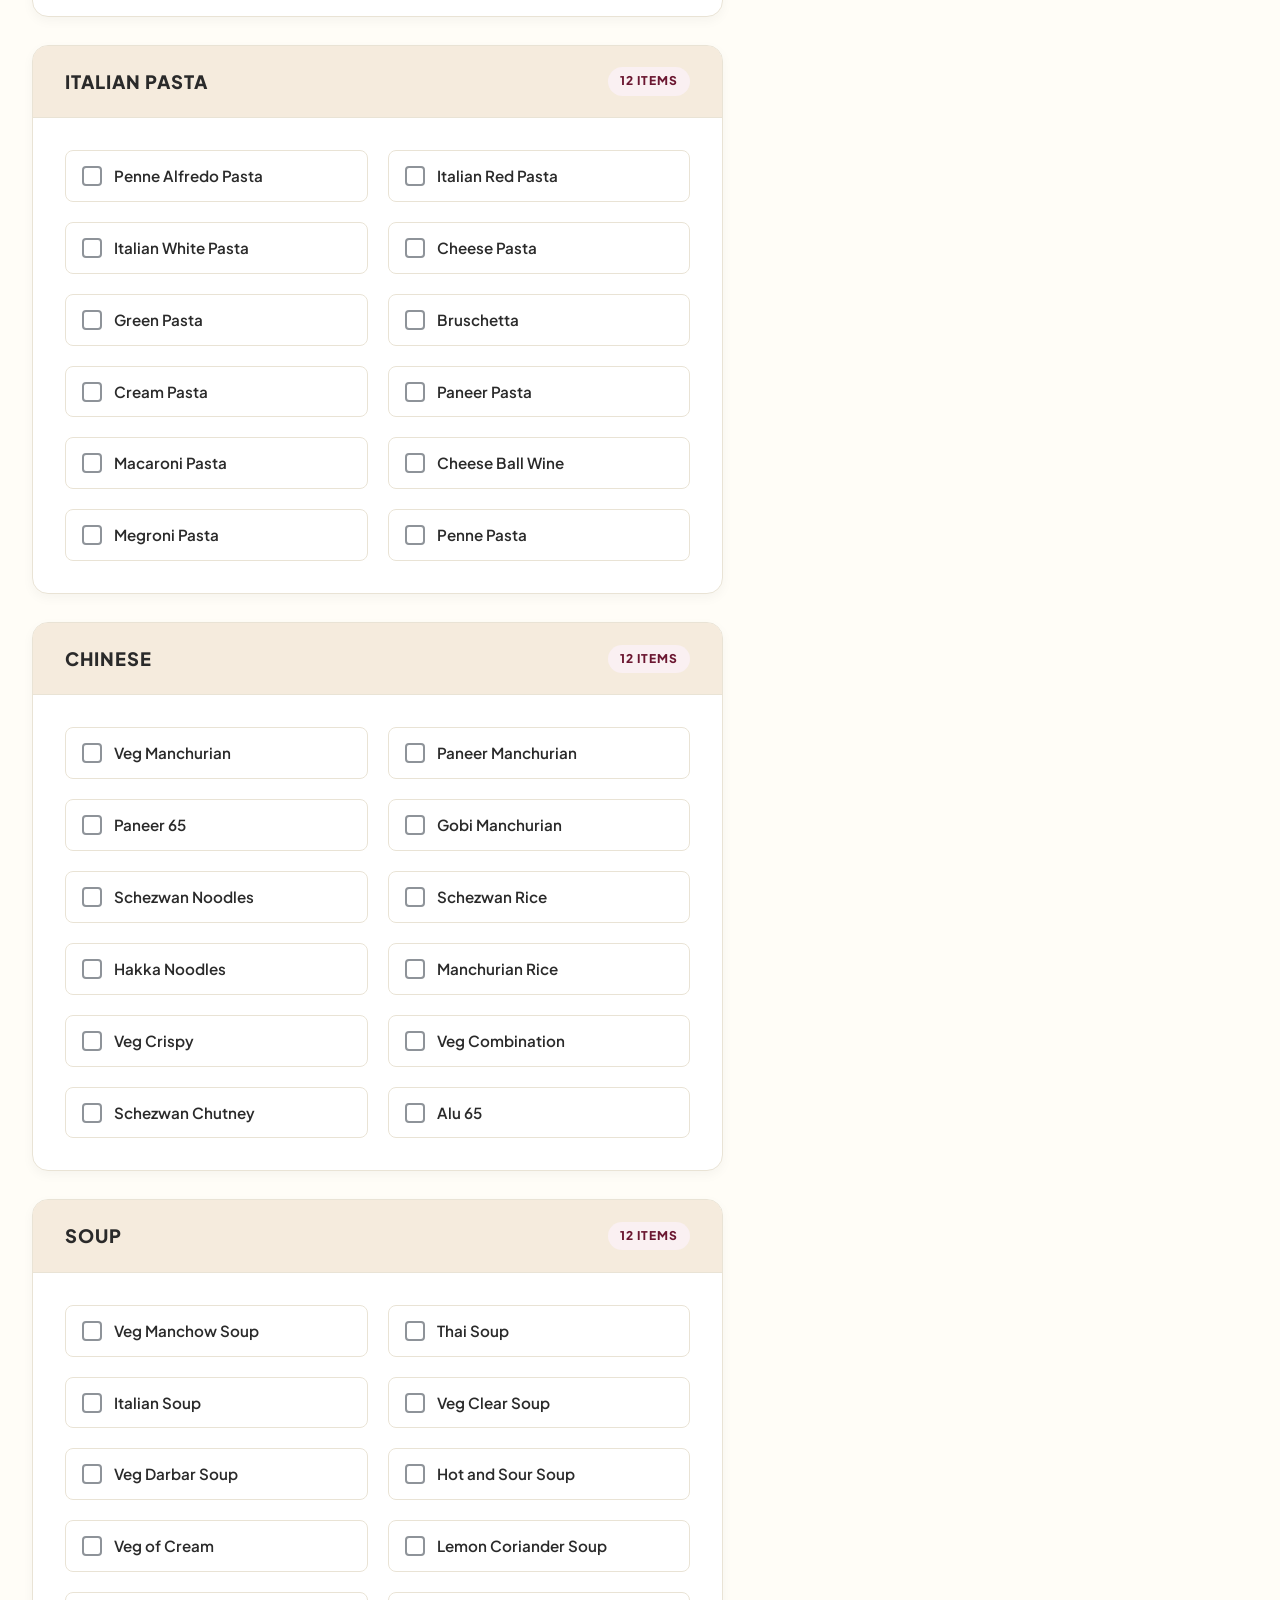
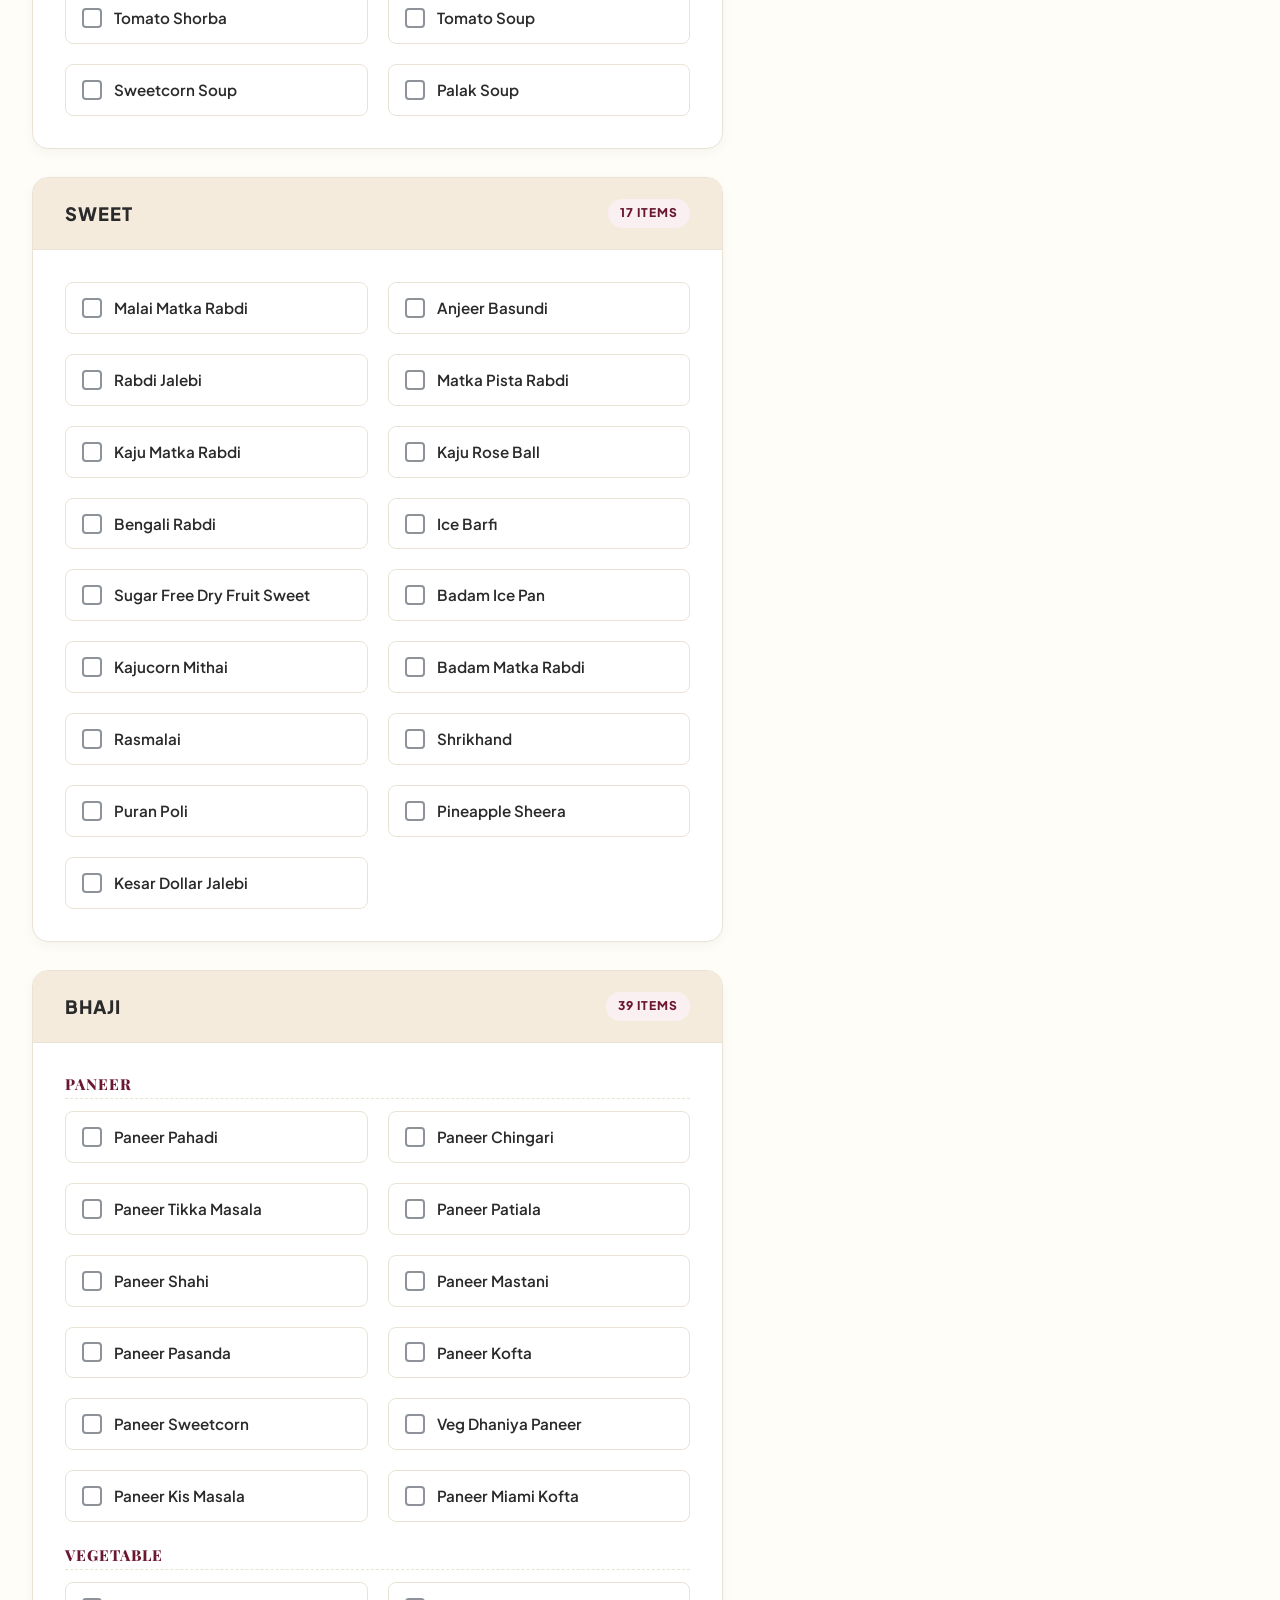
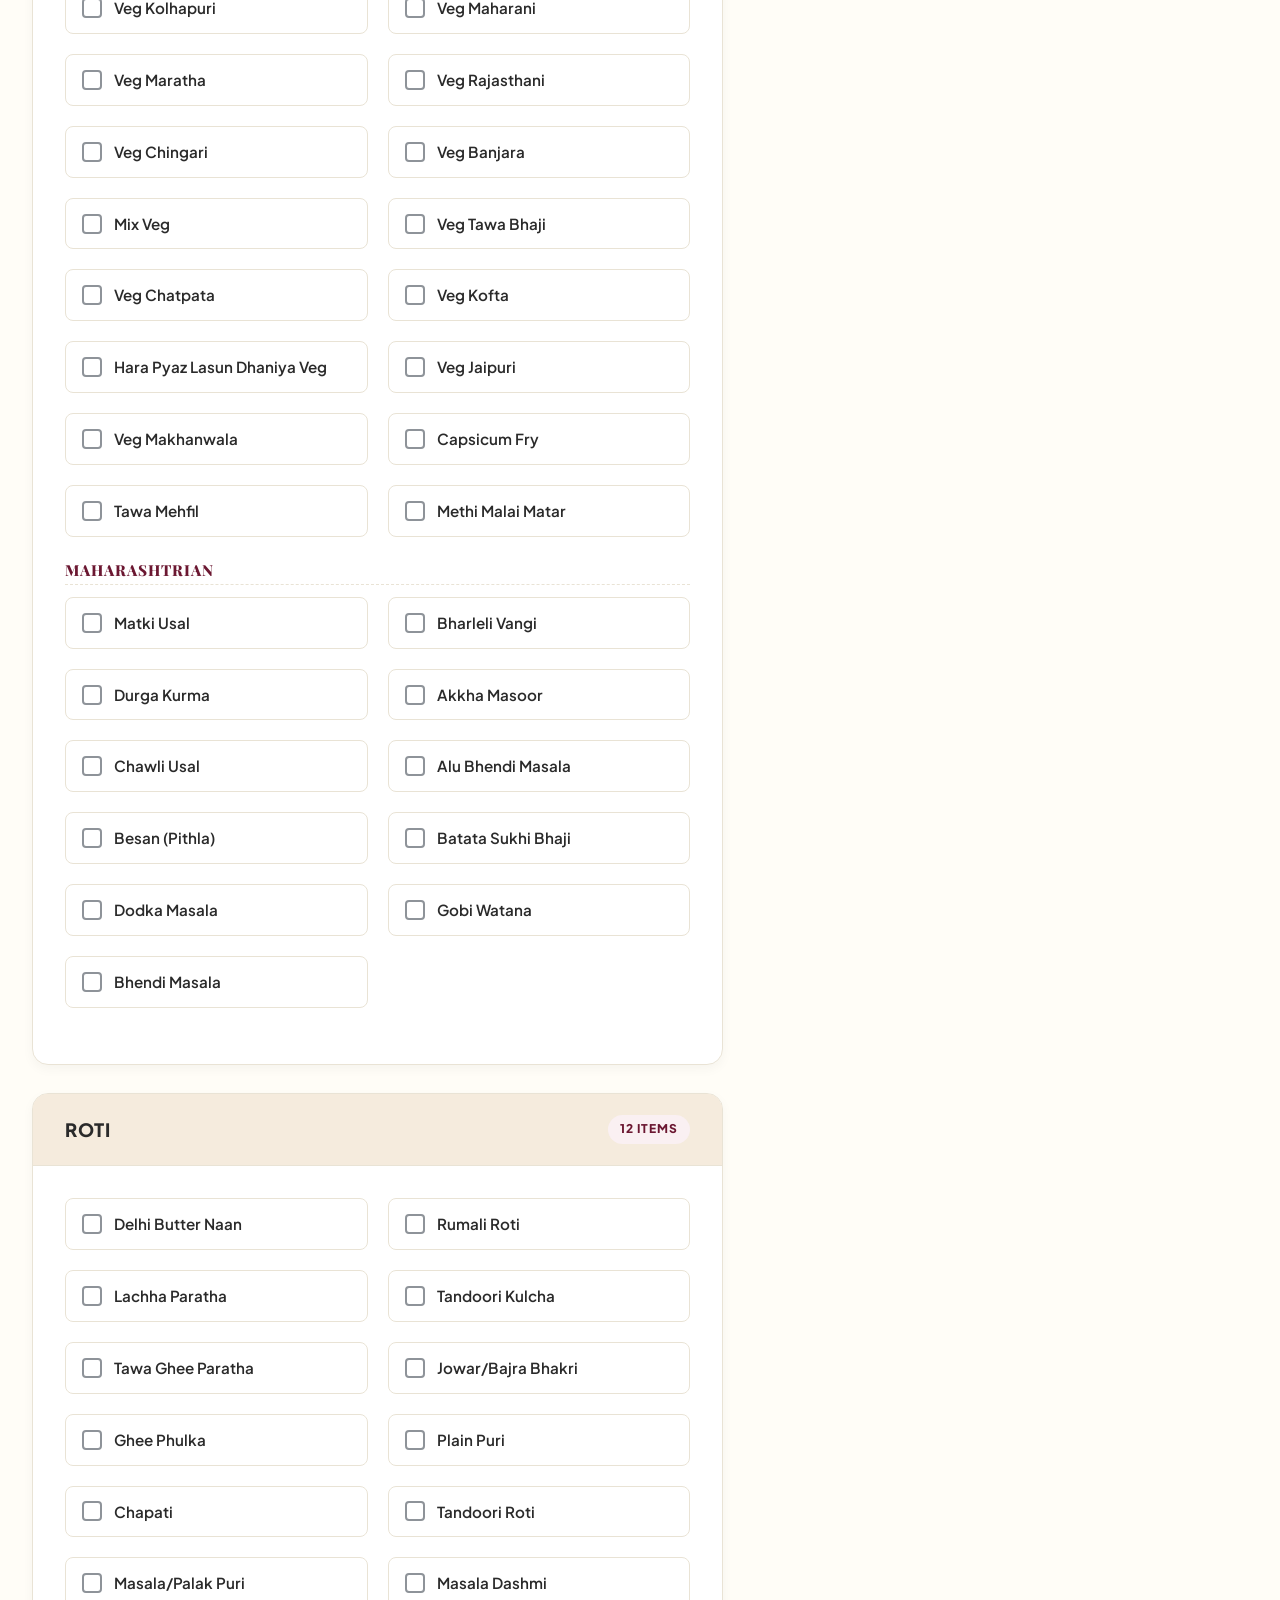
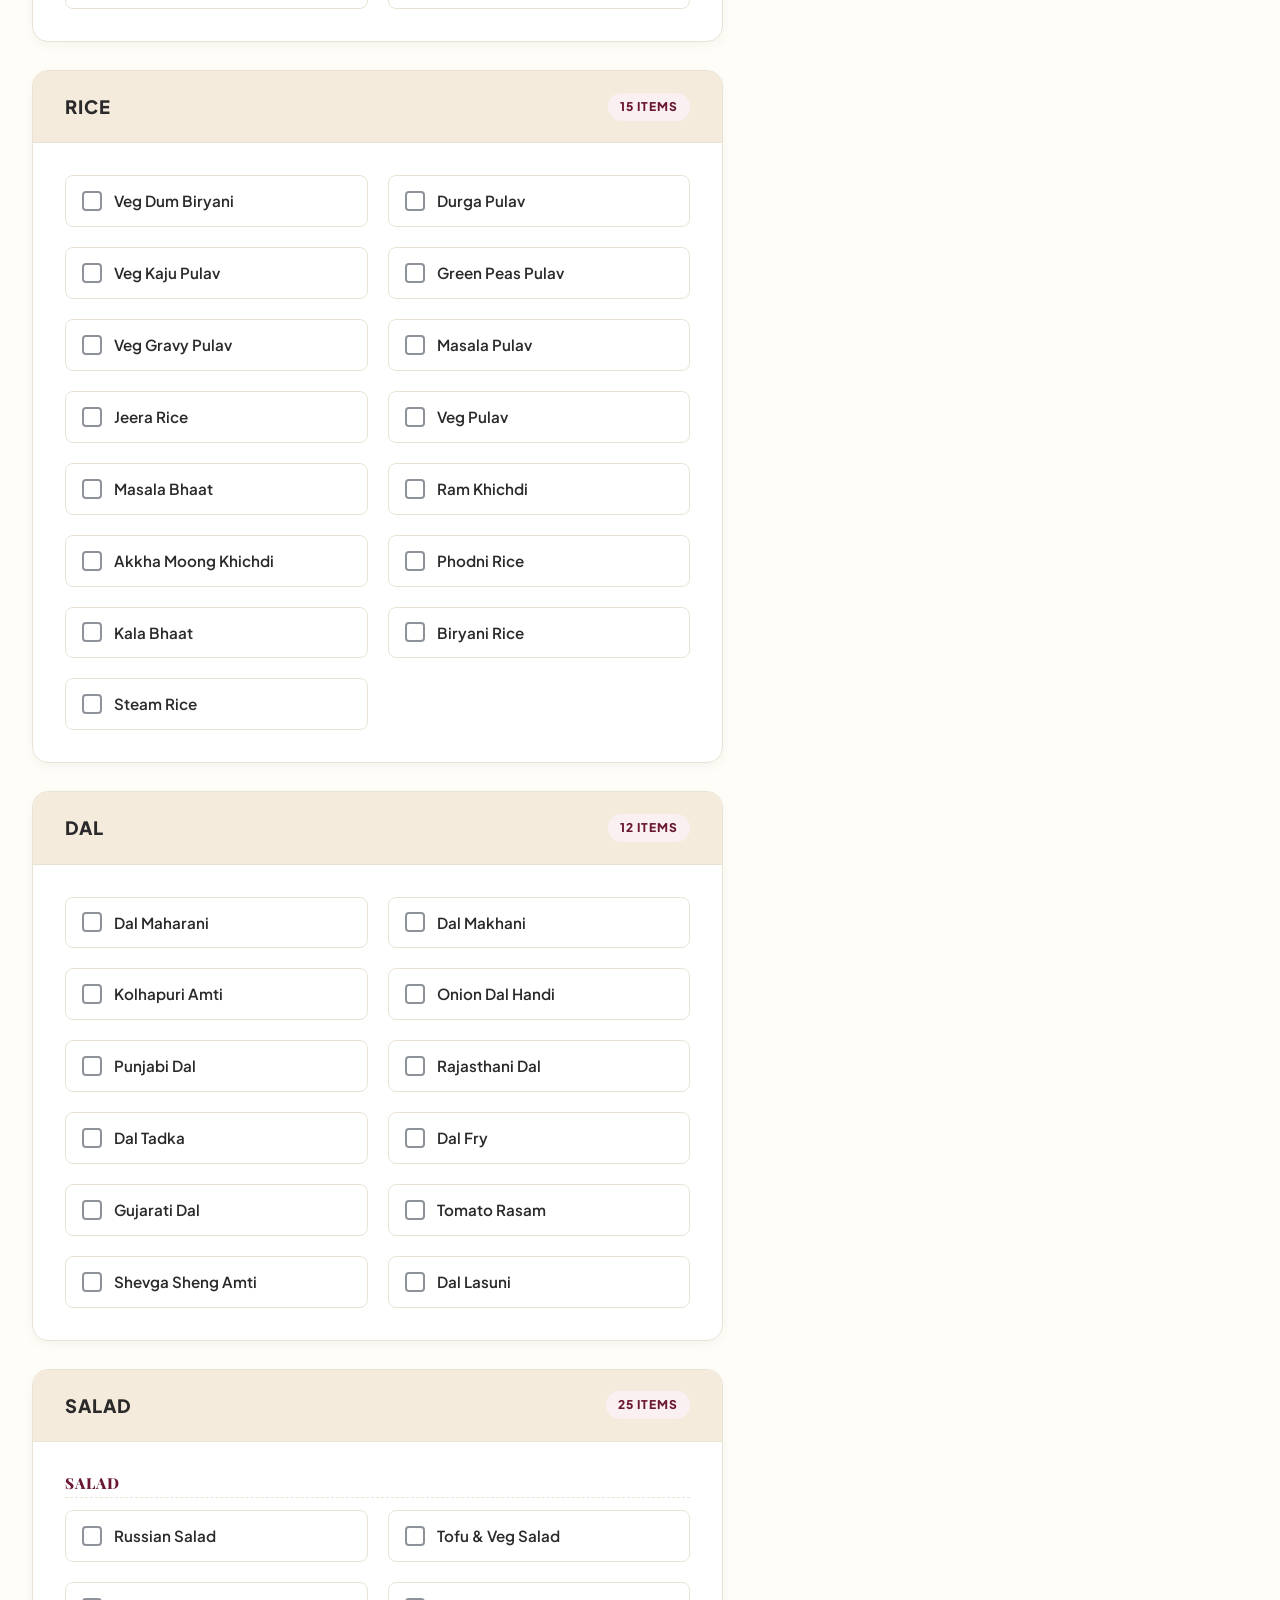
==== commit b277c511: "added" ====
--- a/index.html
+++ b/index.html
@@ -35,6 +35,7 @@
 
   gtag('config', 'G-XQ7J1D77H9');
 </script>
+
 </head>
 
 <body class="home-page">
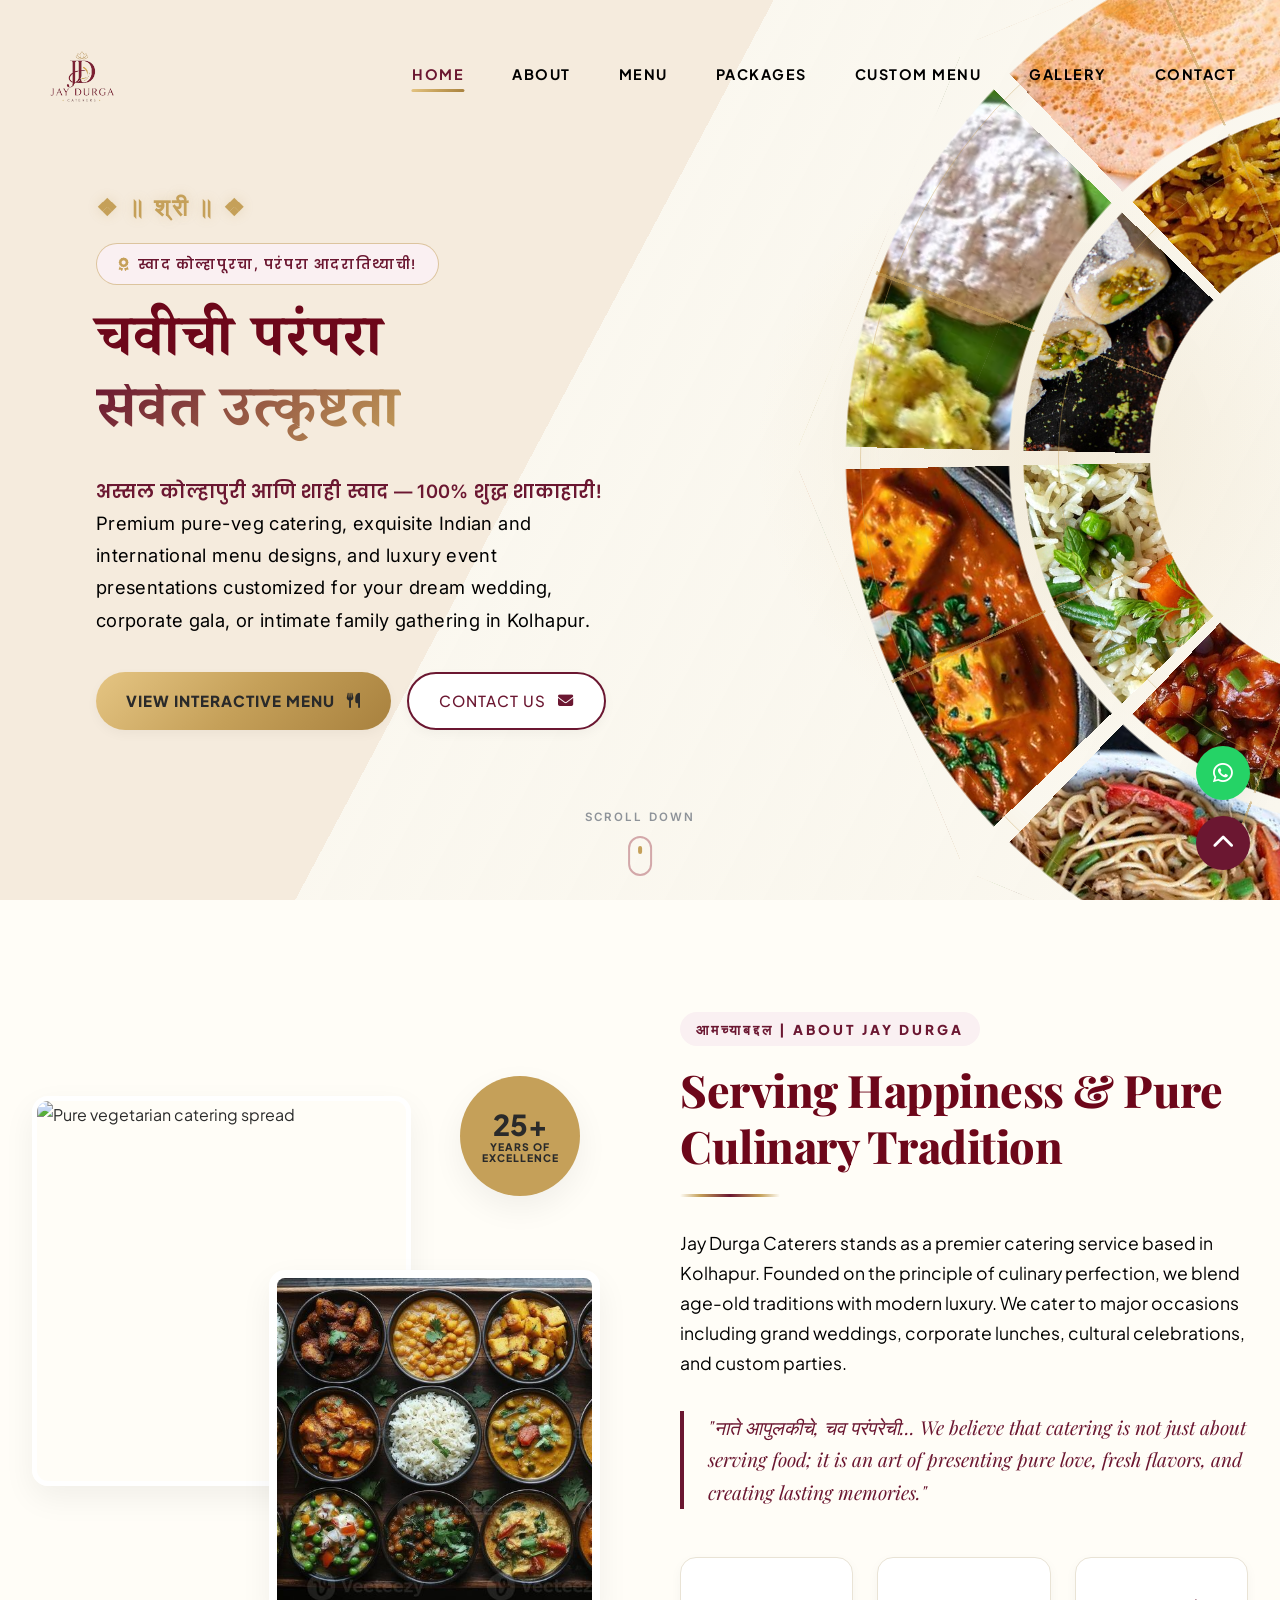
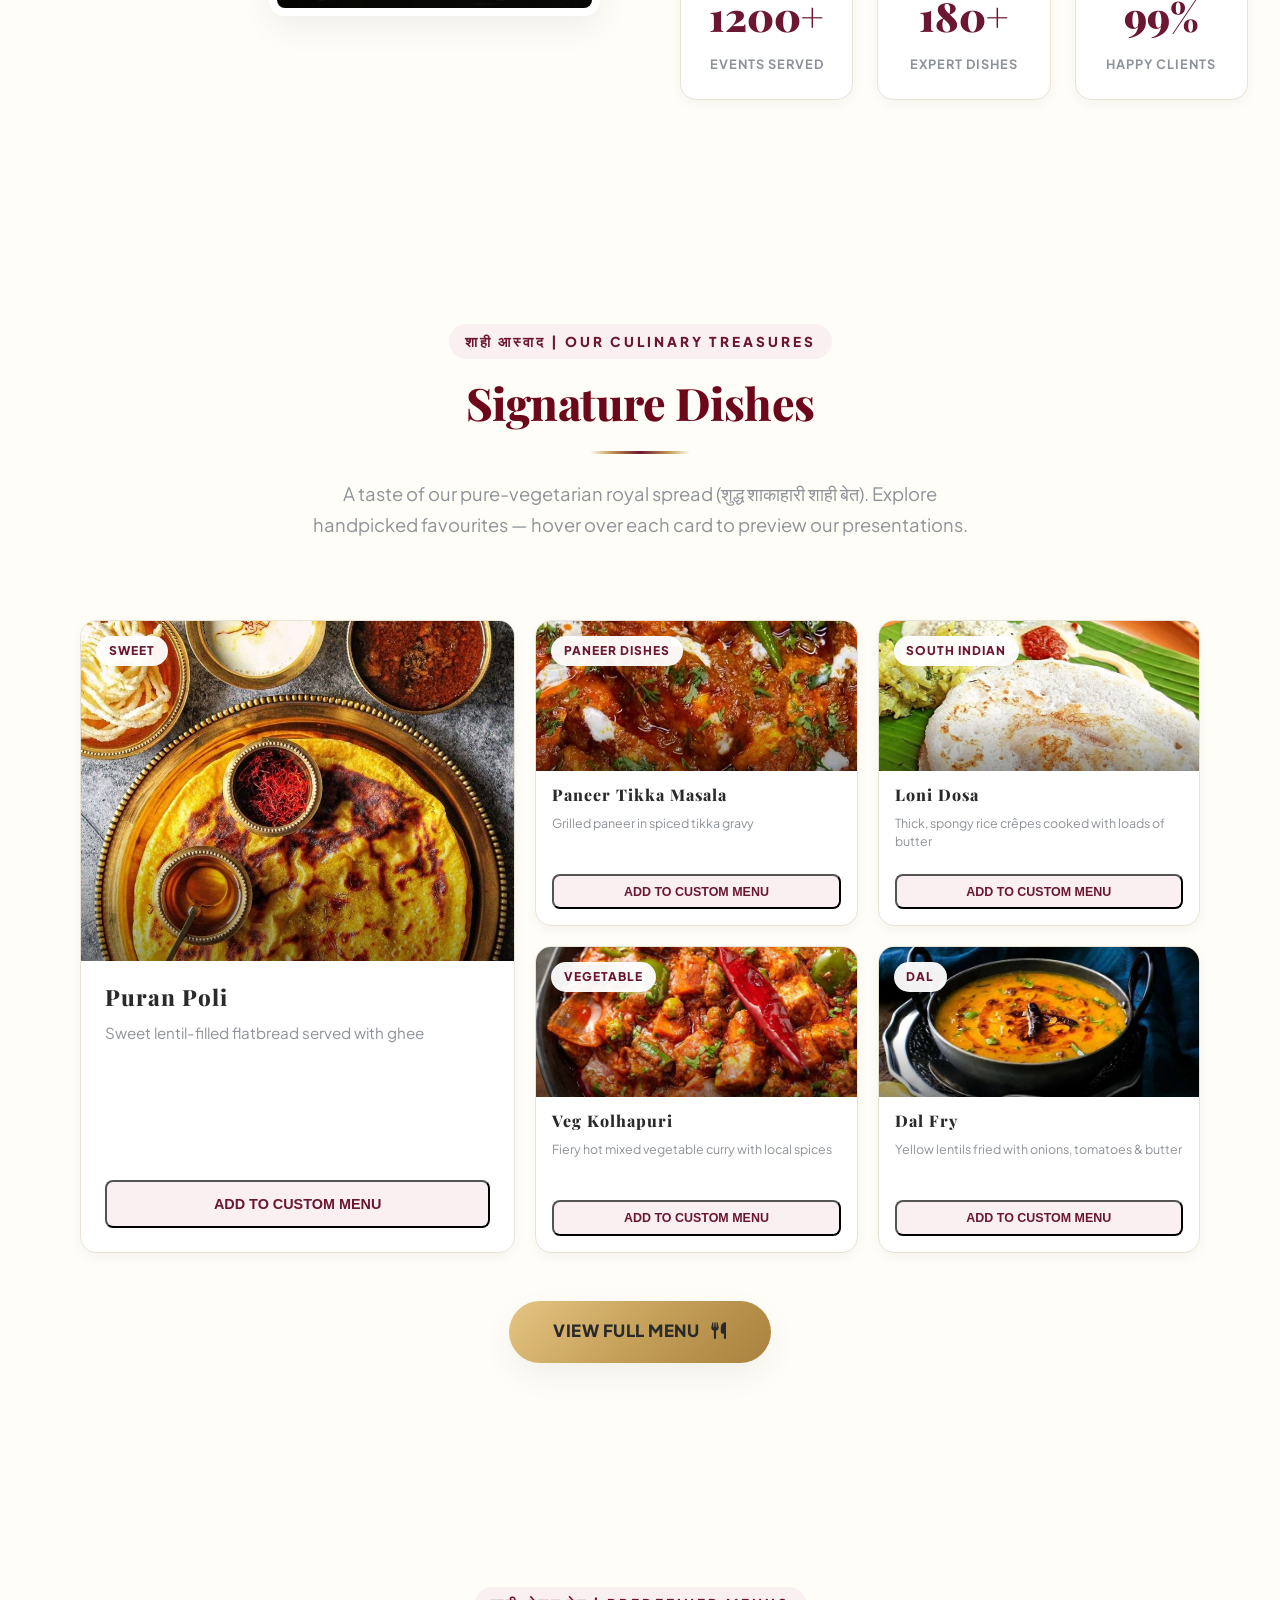
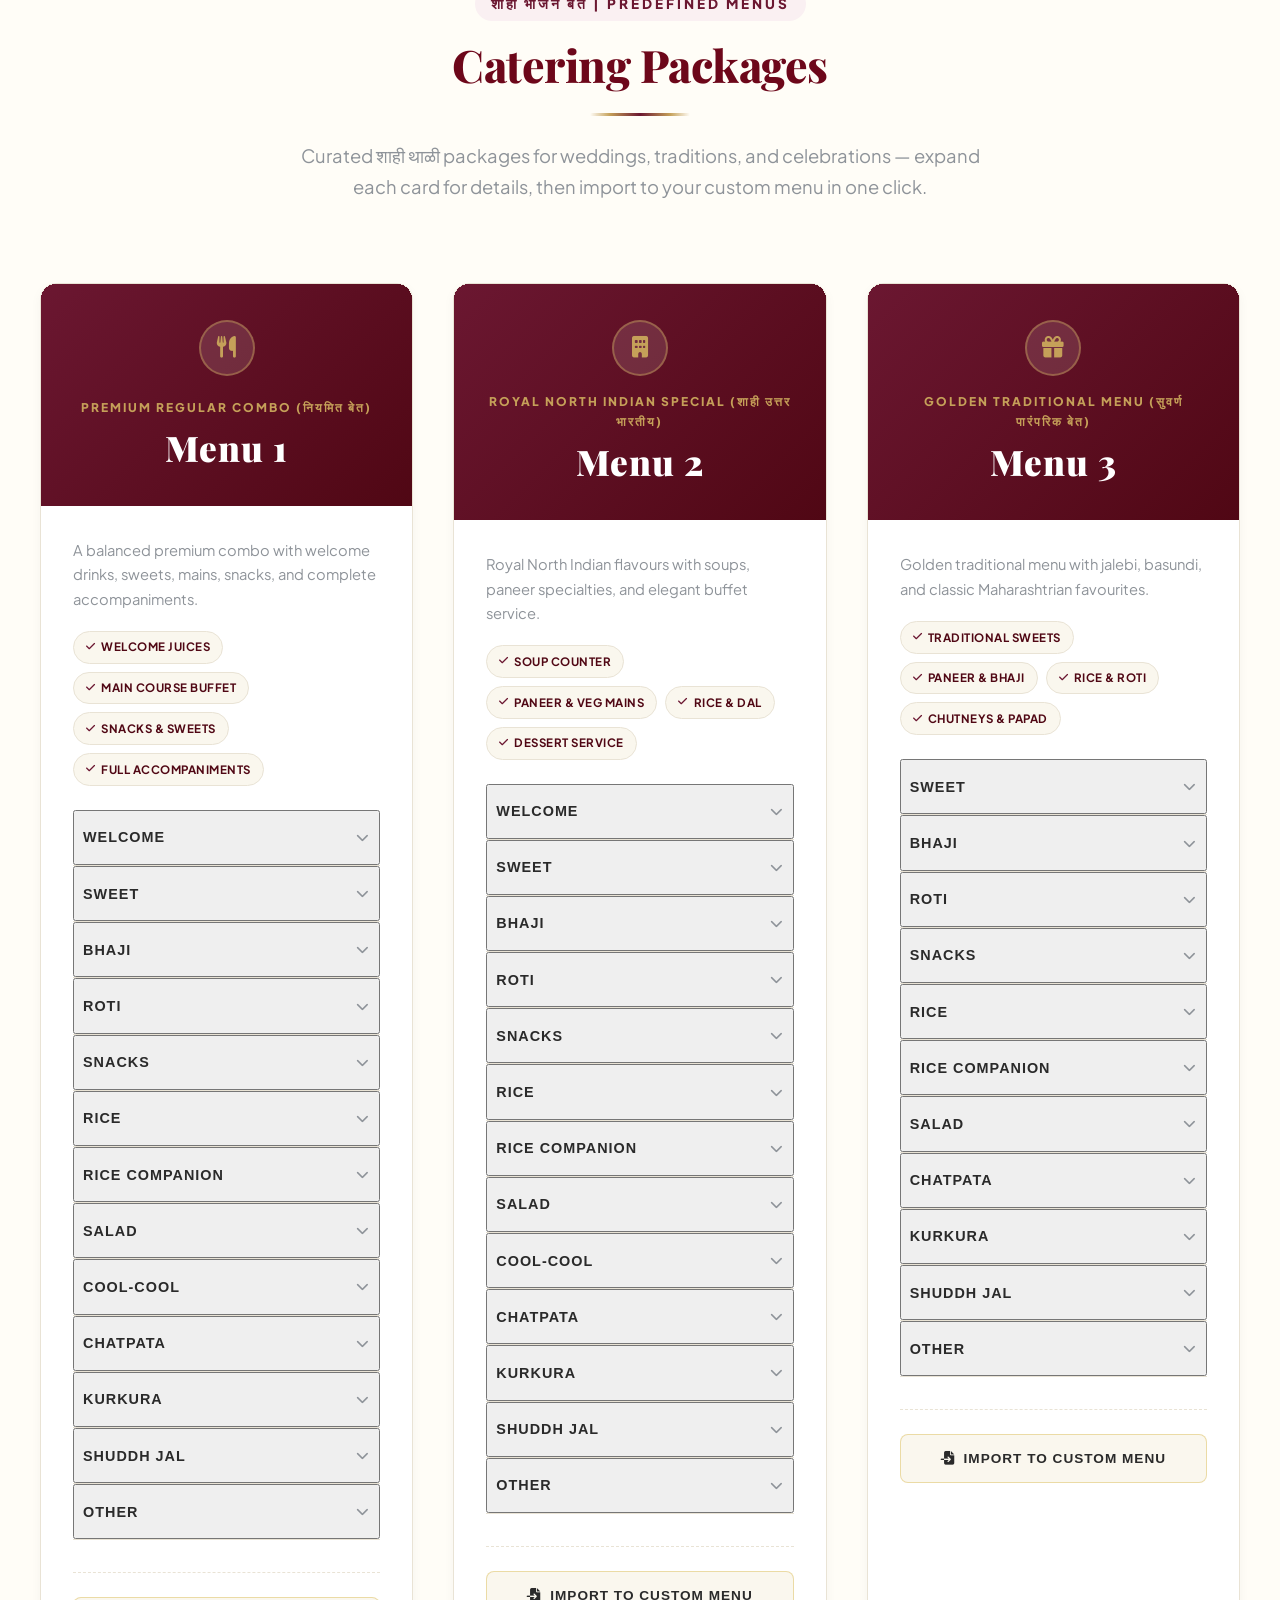
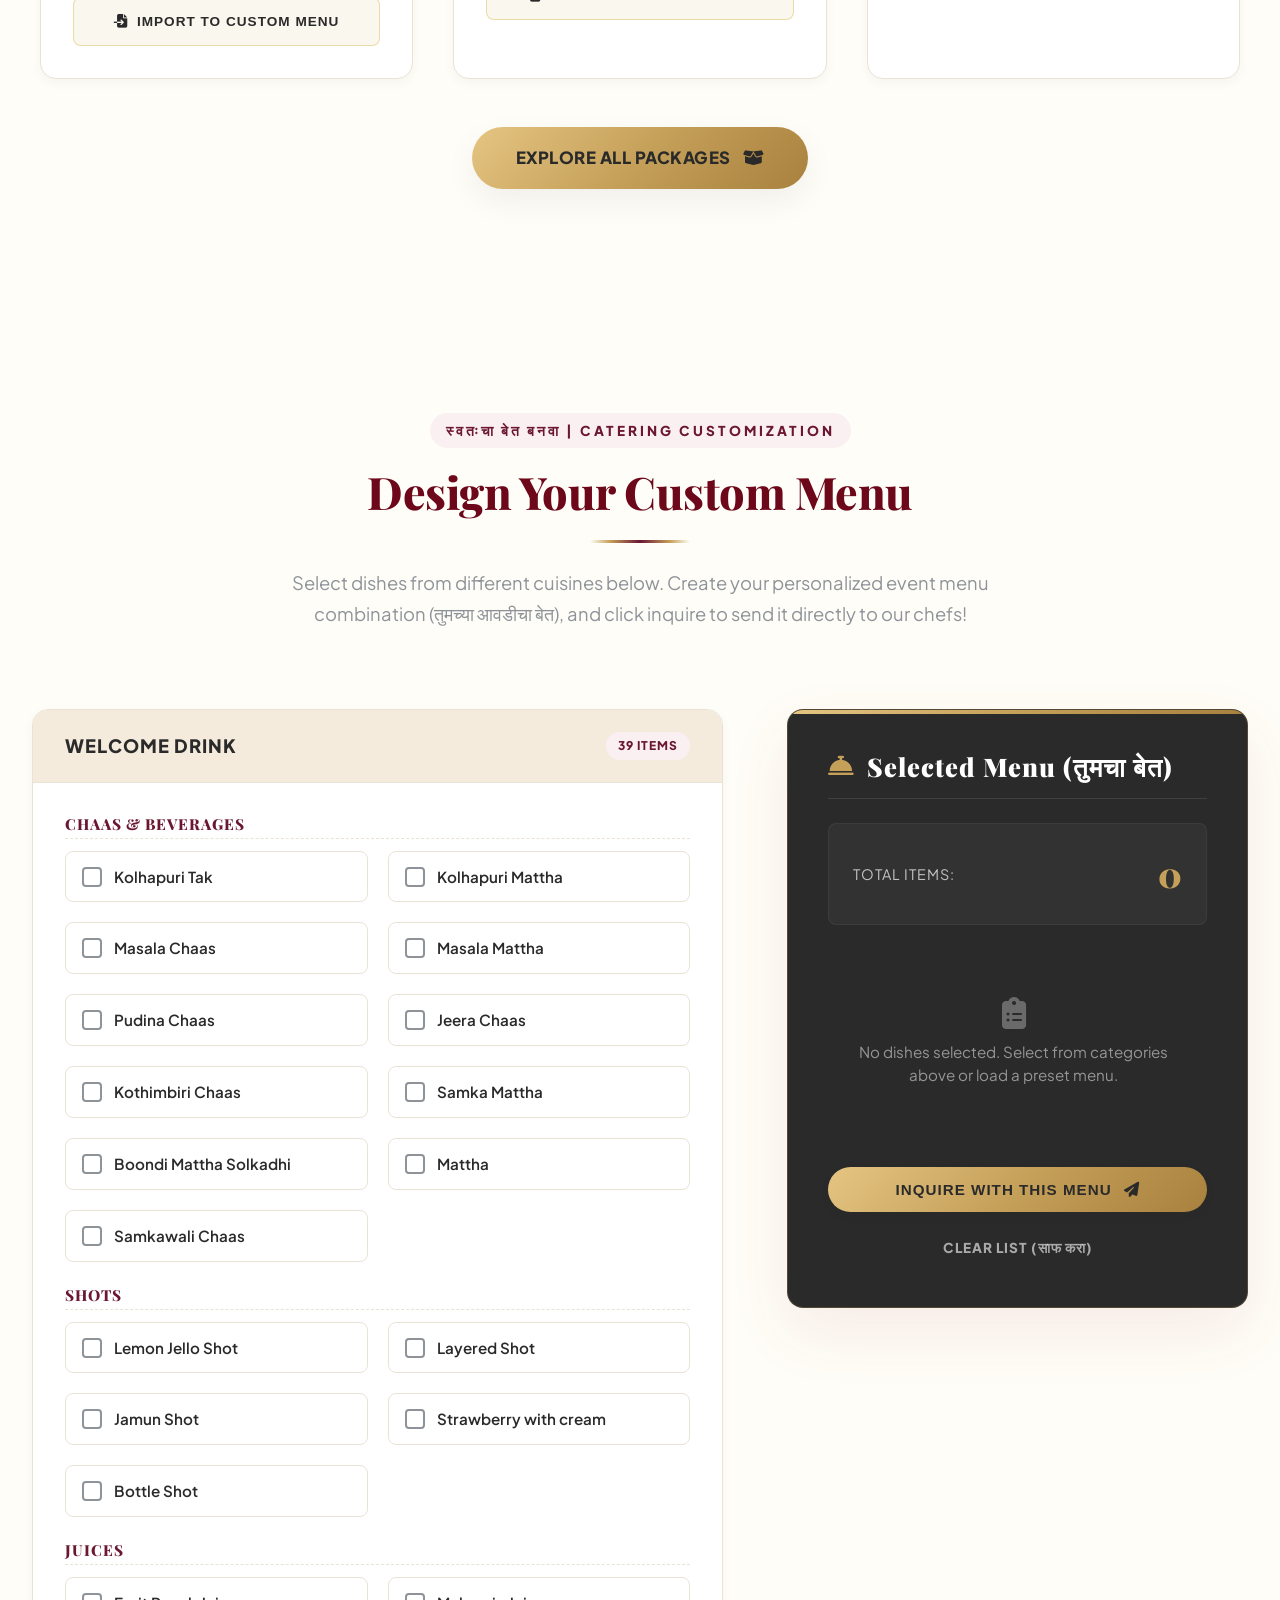
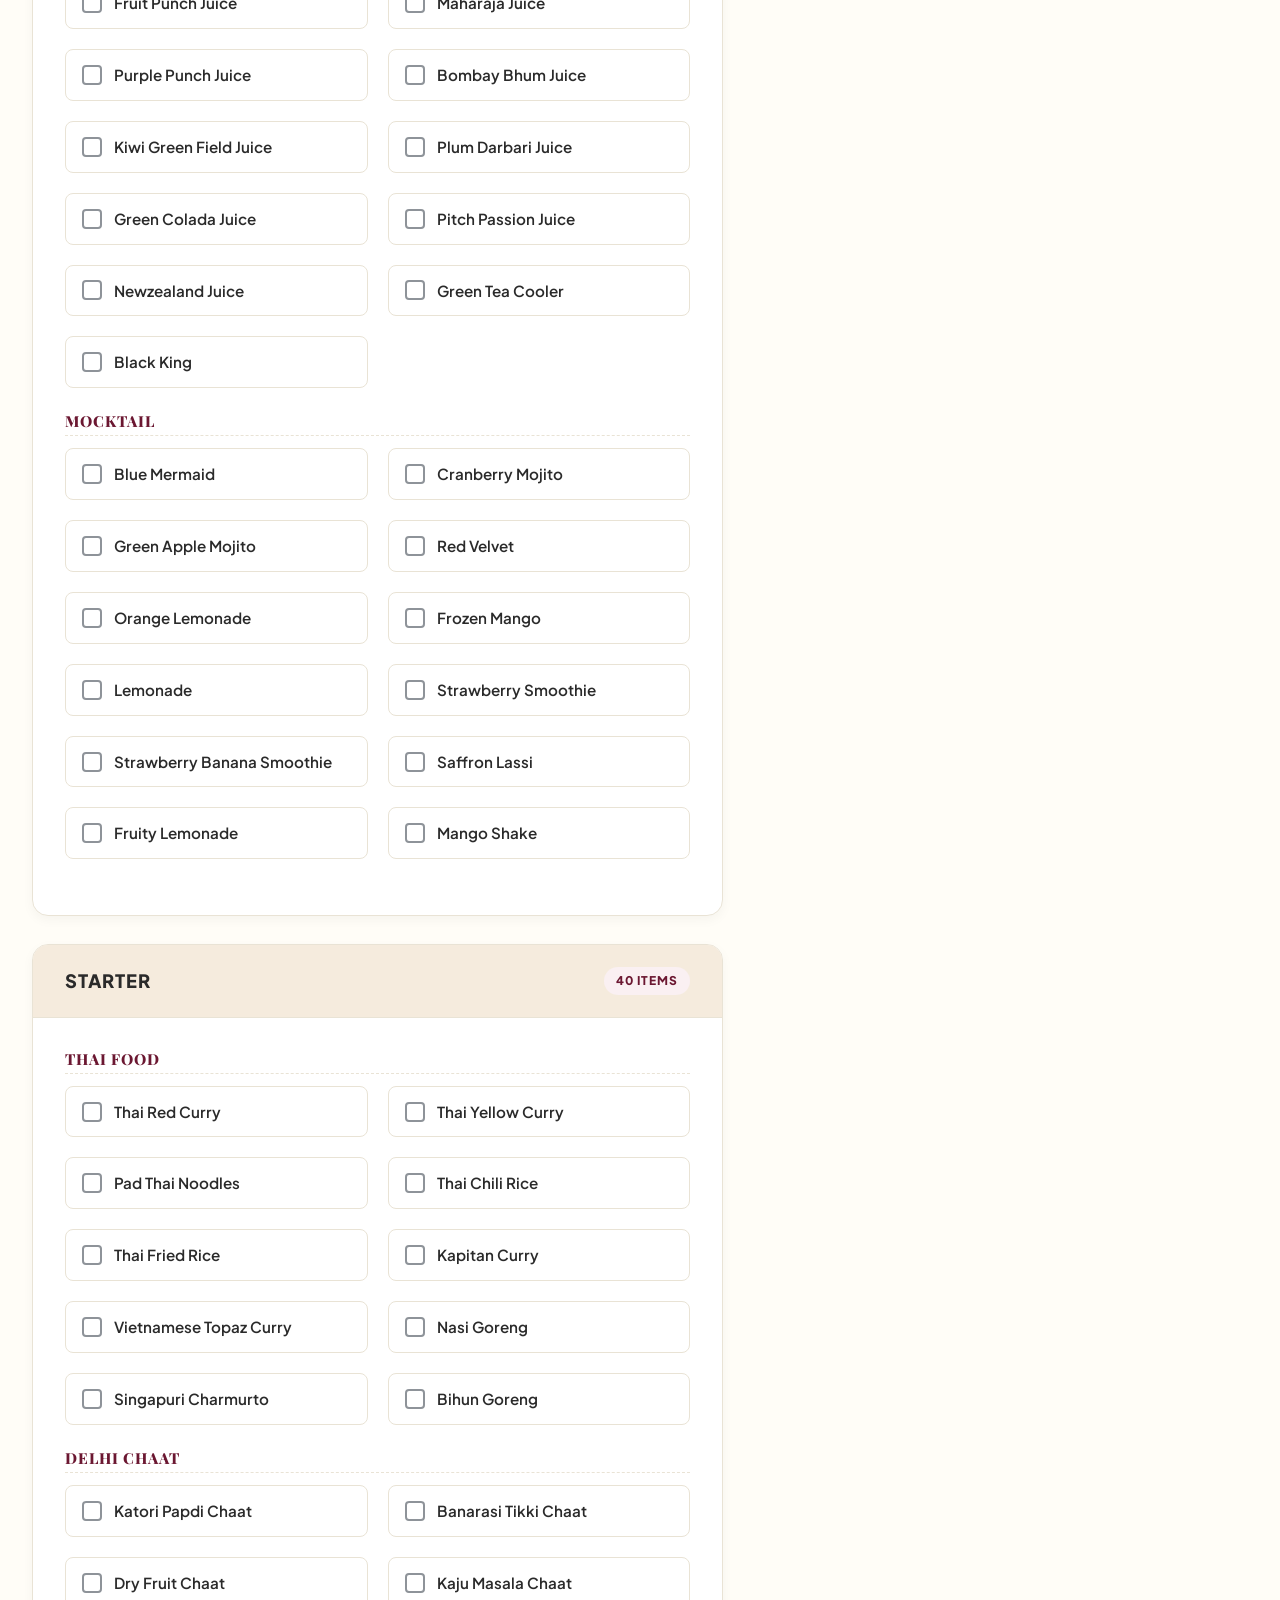
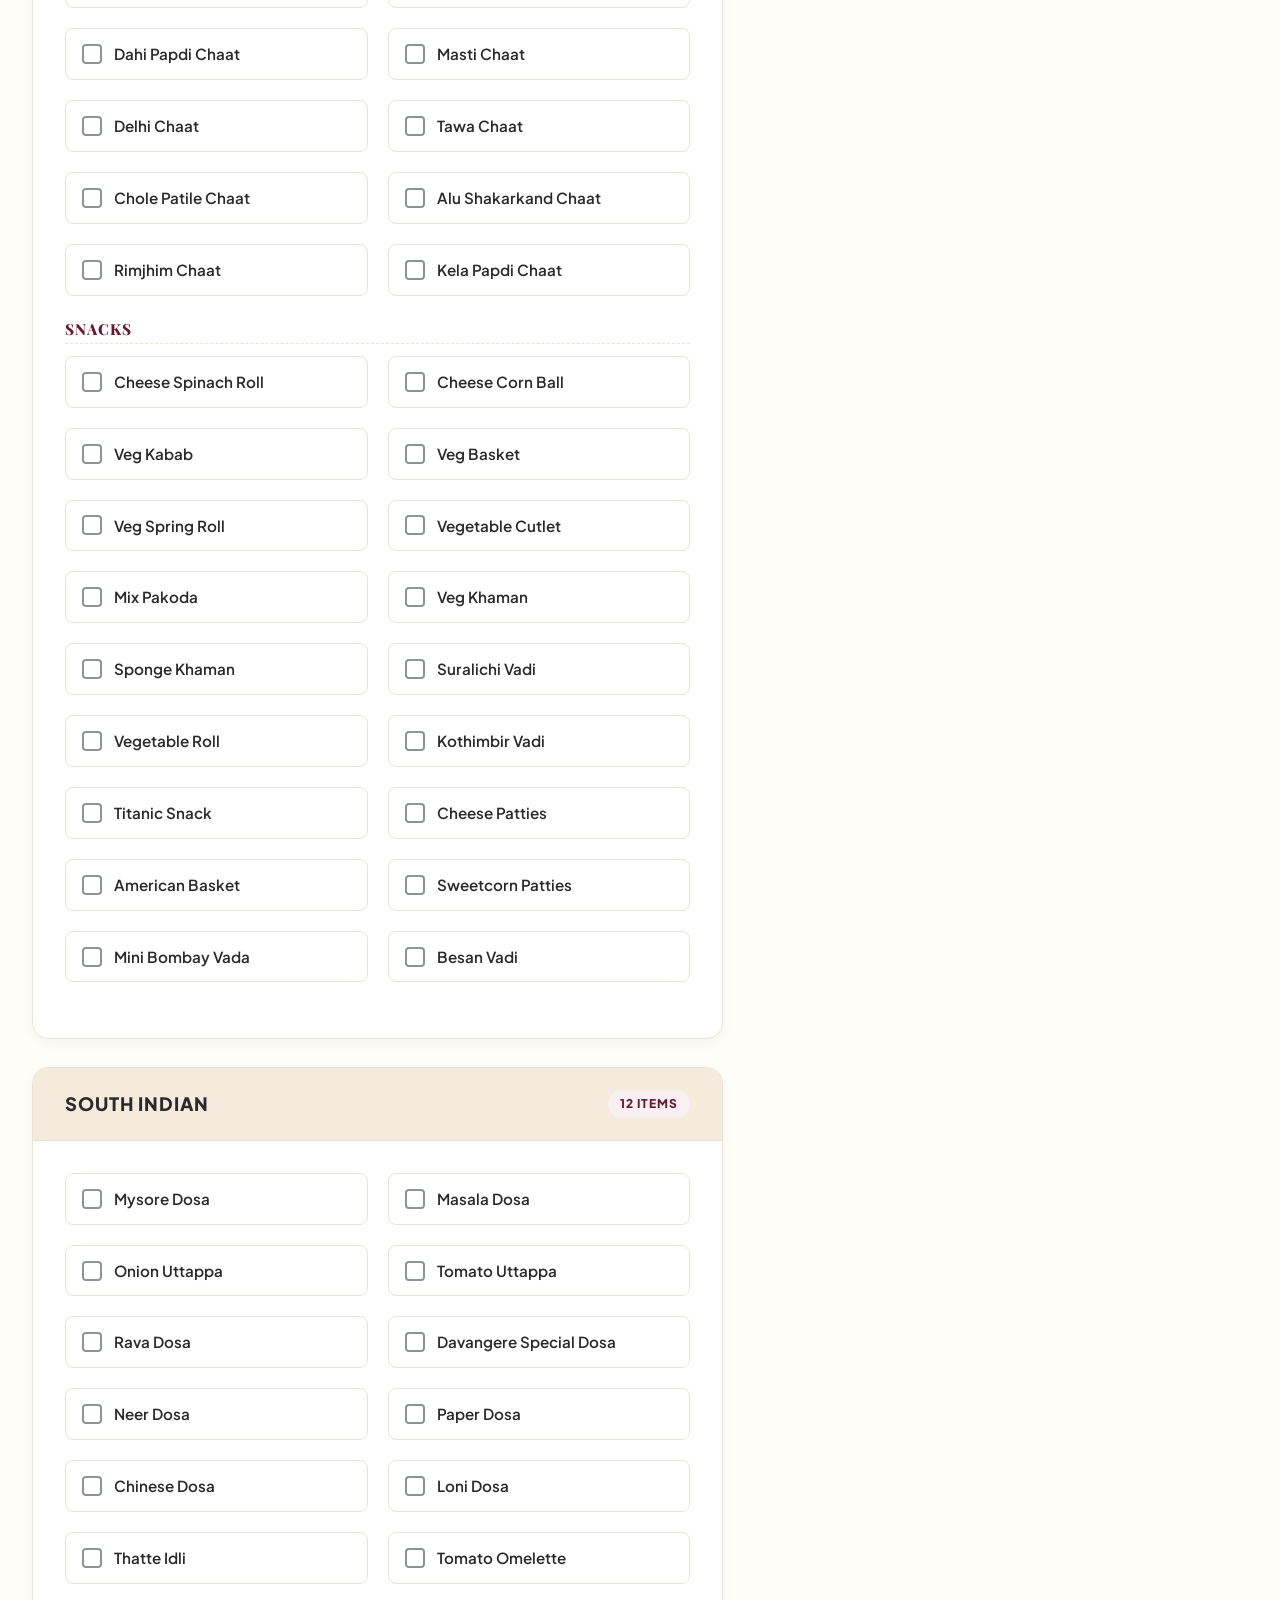
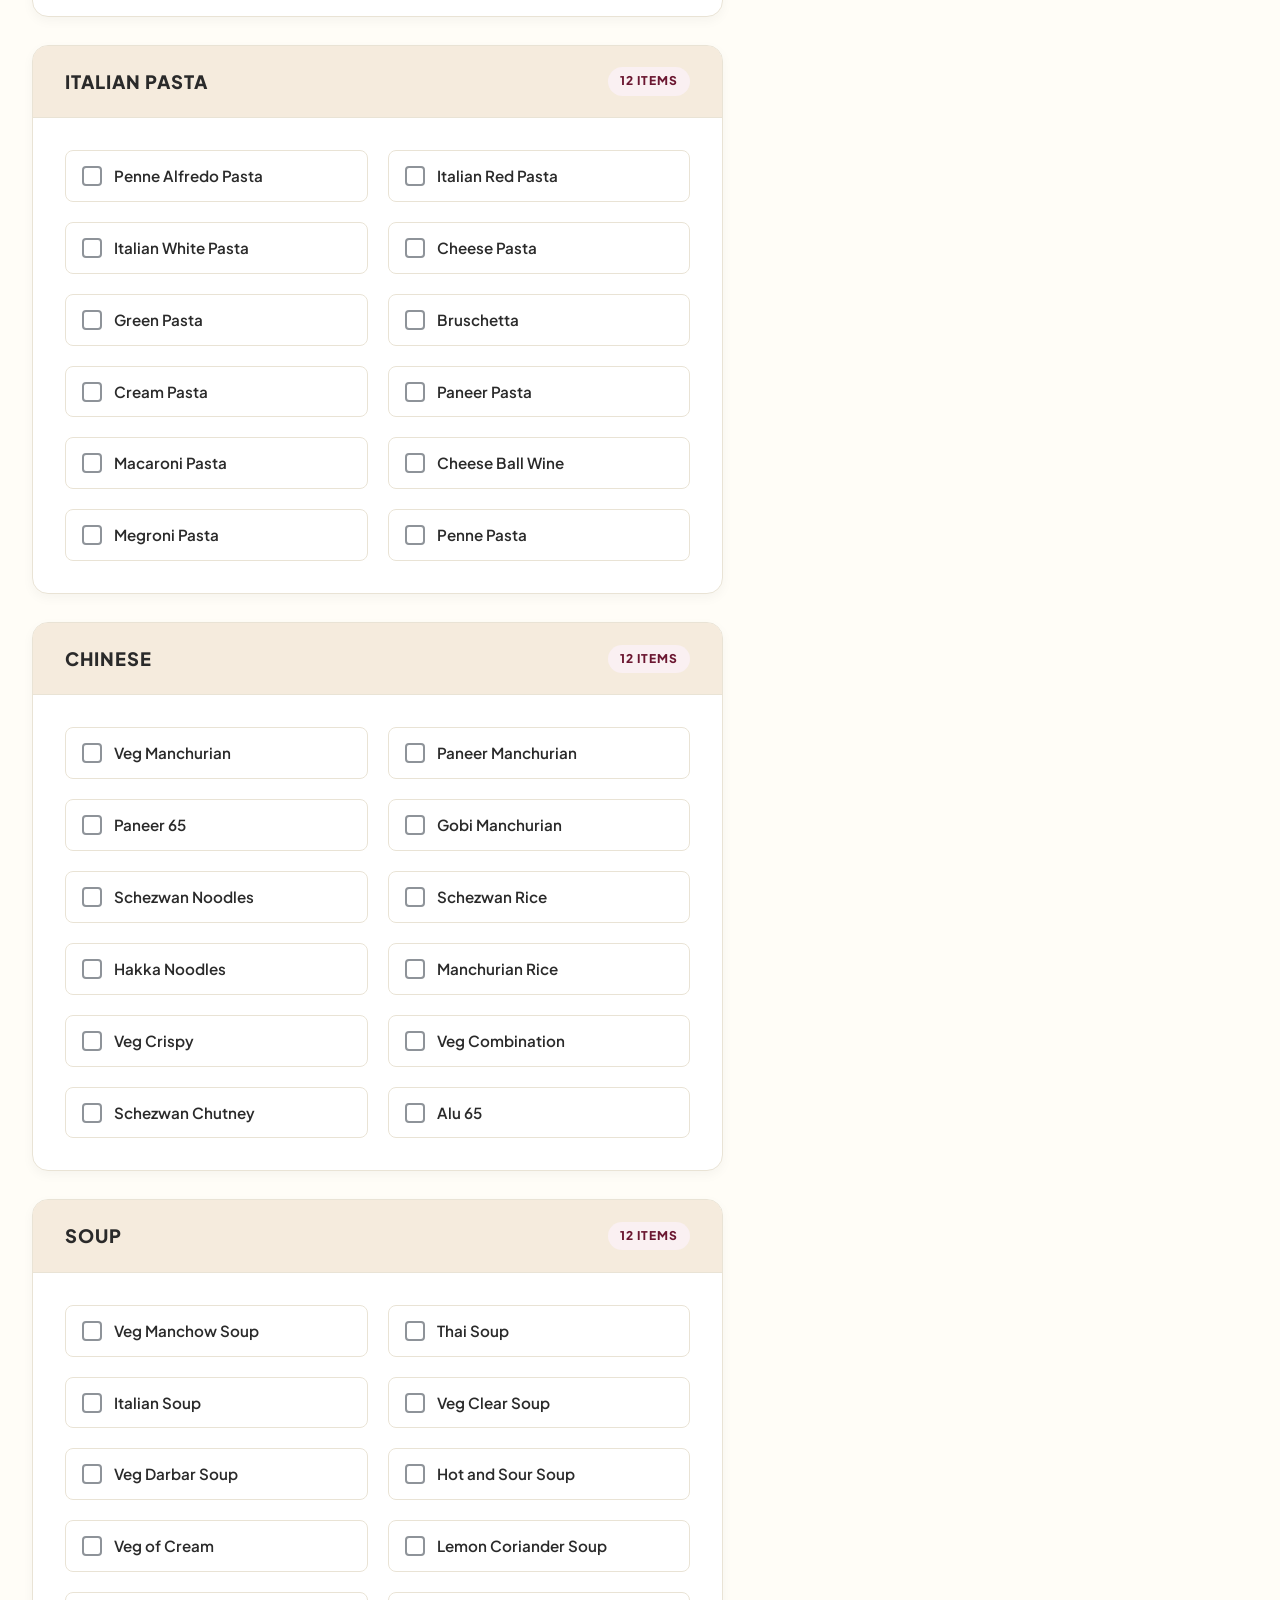
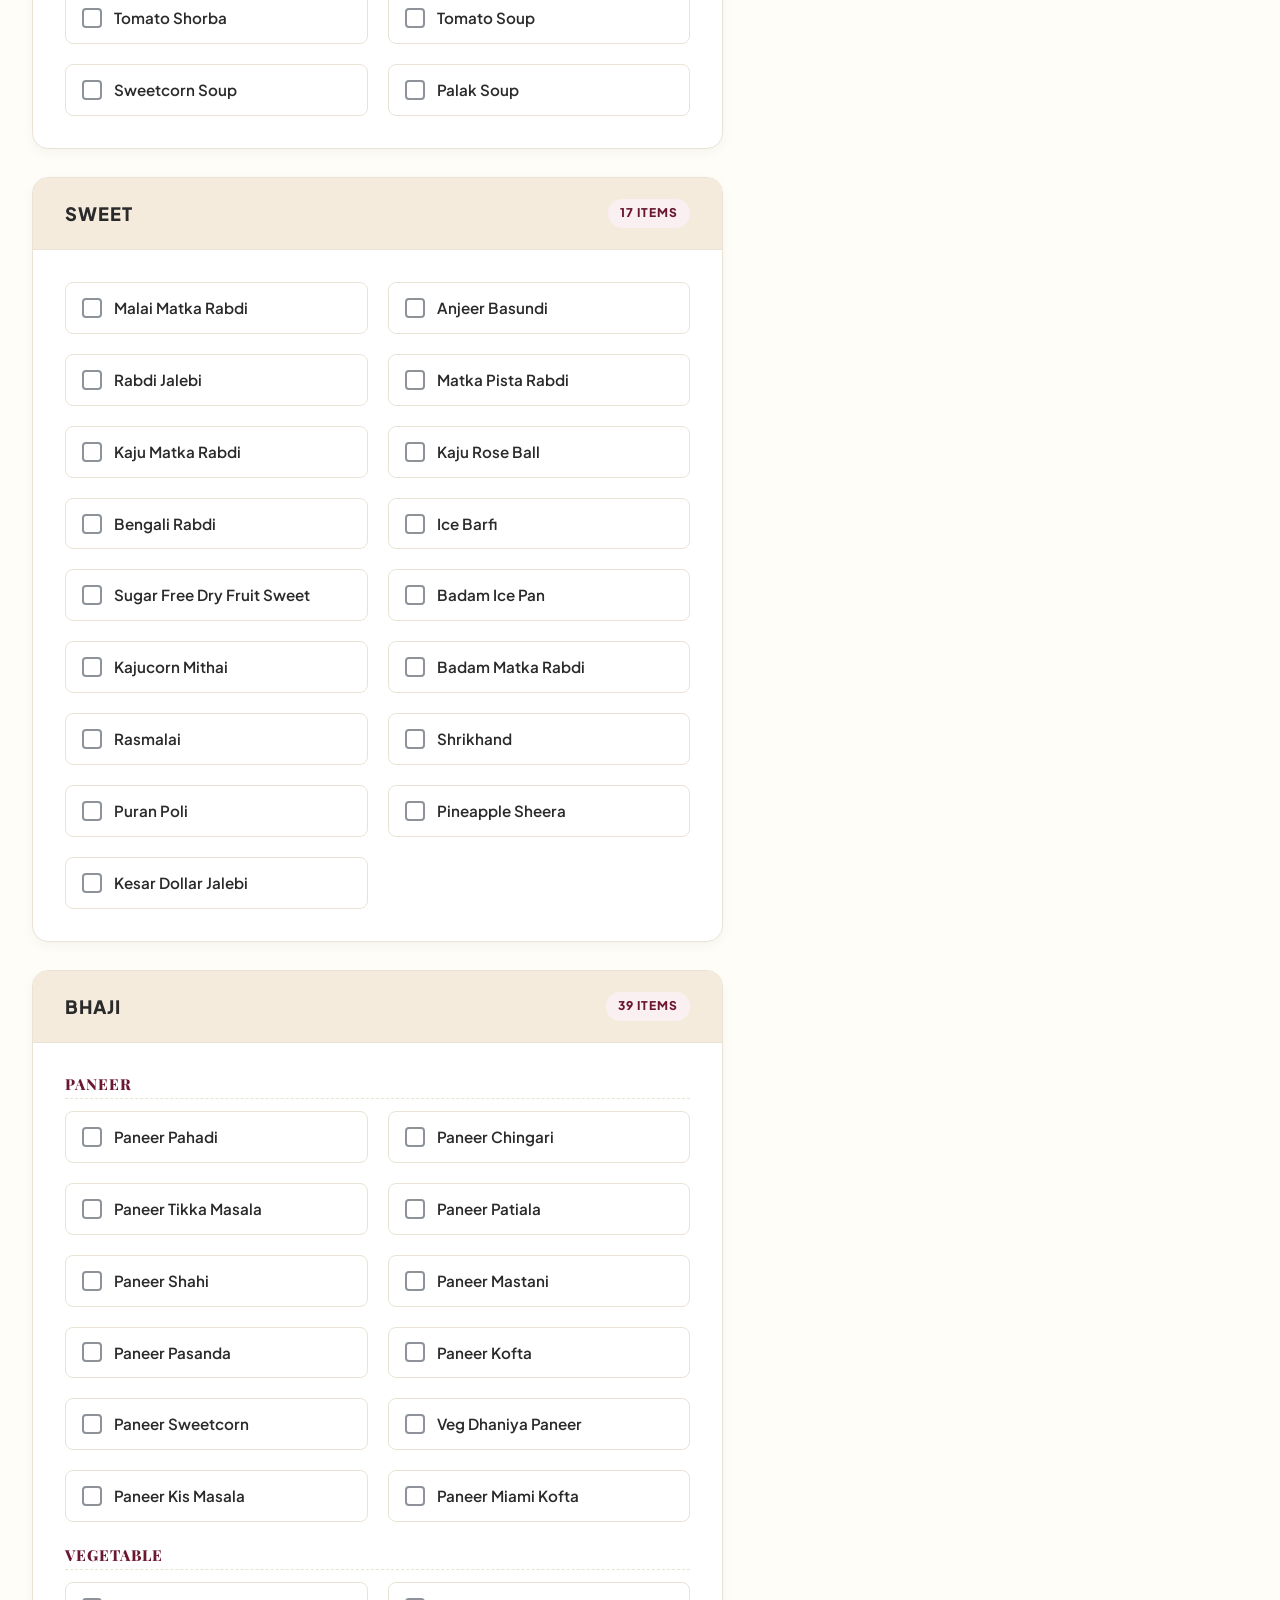
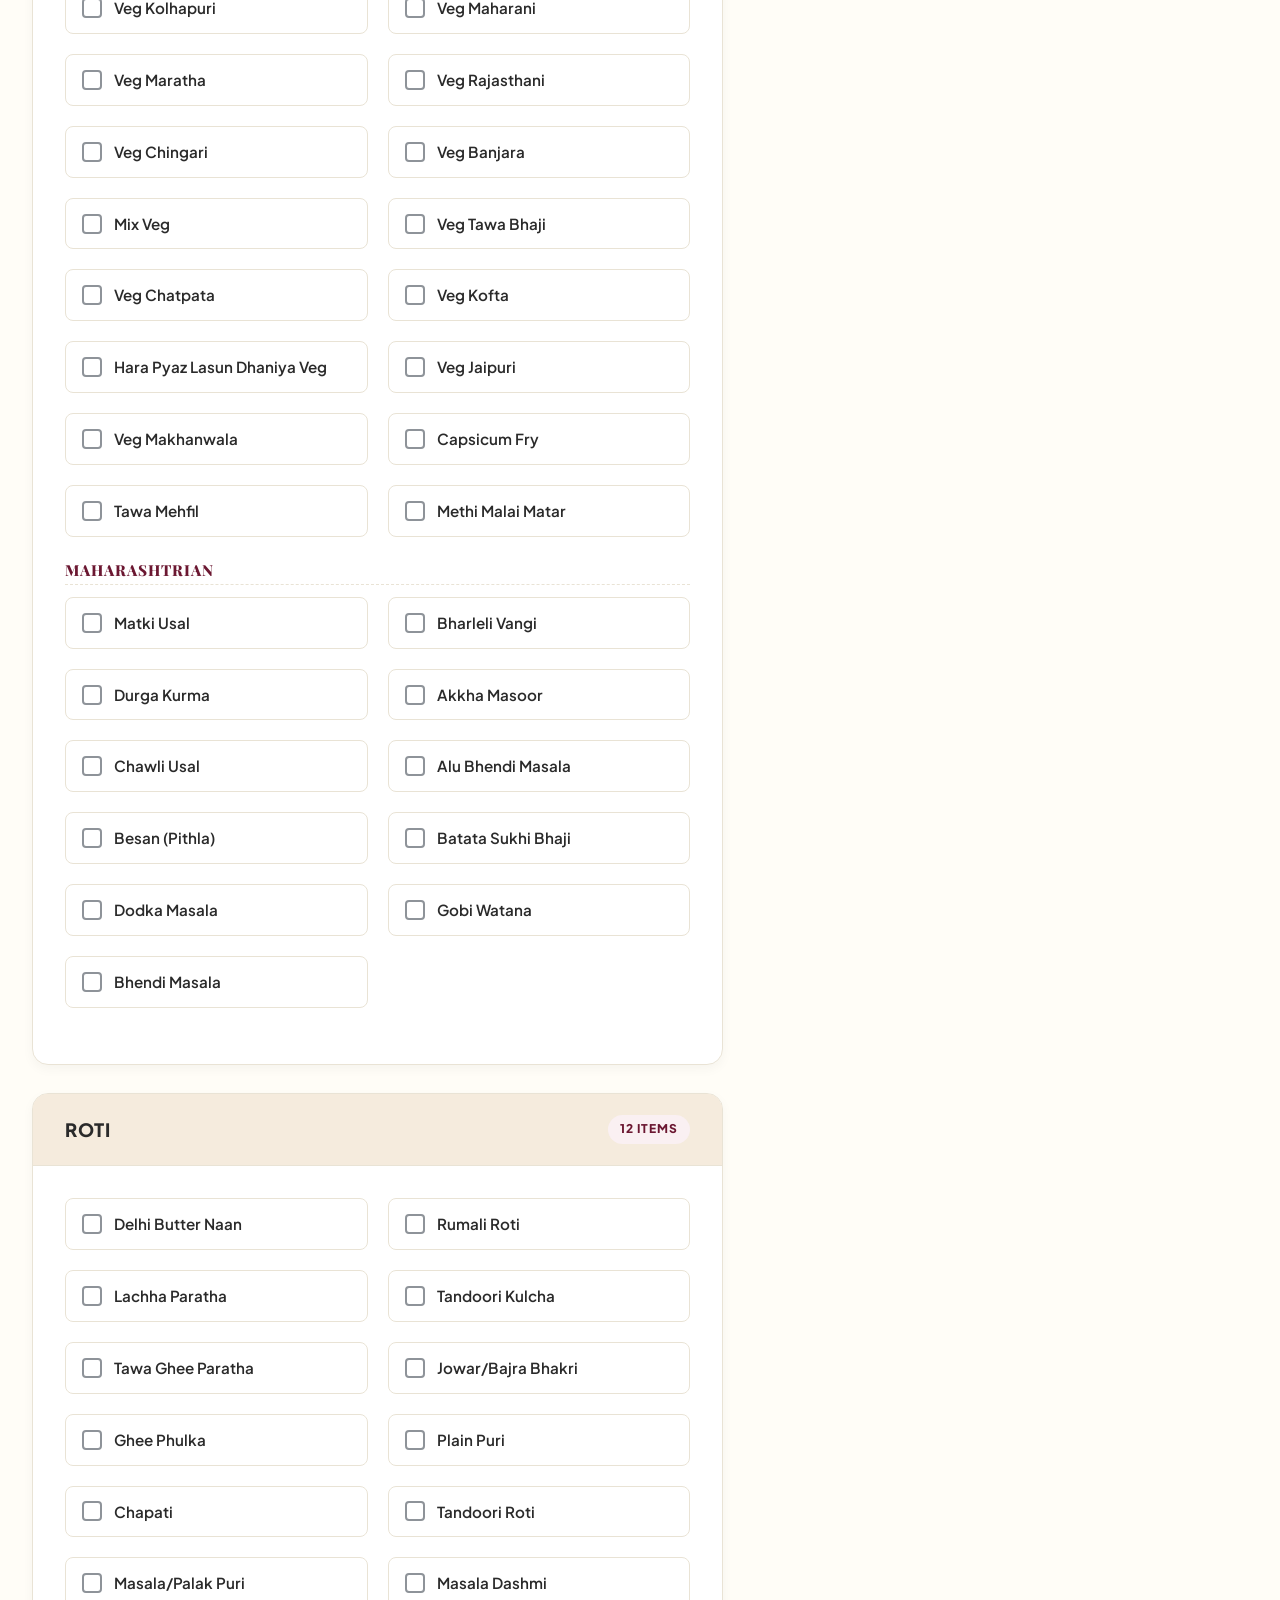
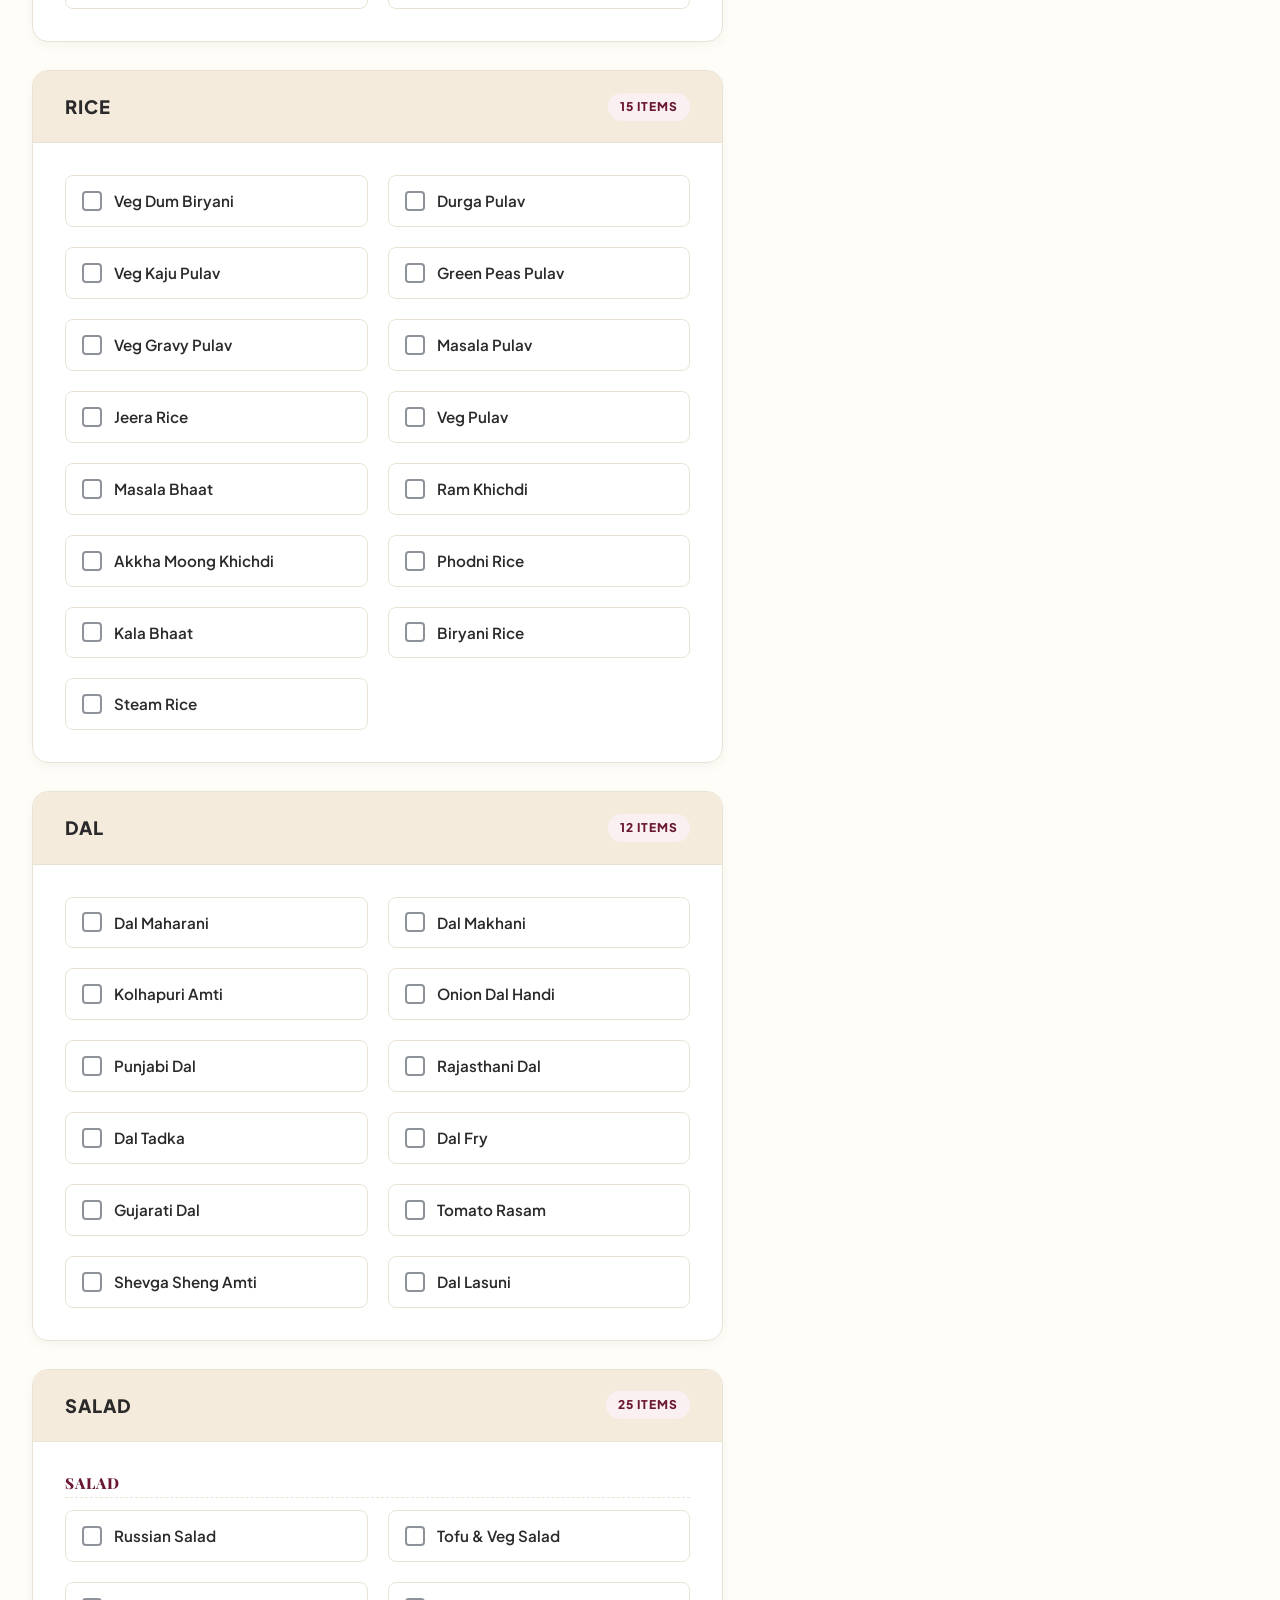
==== commit 5376aeb9: "added open graphs" ====
--- a/index.html
+++ b/index.html
@@ -35,7 +35,32 @@
 
   gtag('config', 'G-XQ7J1D77H9');
 </script>
-
+<meta property="og:title" content="Jay Durga Caterers | Catering Services in Kolhapur">
+
+<meta property="og:description" content="Premium vegetarian catering services for weddings and events.">
+
+<meta property="og:image" content="https://www.jaydurgacaterers.in/images/og-image.jpg">
+
+<meta property="og:url" content="https://www.jaydurgacaterers.in">
+
+<meta property="og:type" content="website">
+
+<script type="application/ld+json">
+{
+ "@context":"https://schema.org",
+ "@type":"CateringBusiness",
+ "name":"Jay Durga Caterers",
+ "url":"https://www.jaydurgacaterers.in",
+ "description":"Premium vegetarian catering services in Kolhapur",
+ "address":{
+   "@type":"PostalAddress",
+   "addressLocality":"Kolhapur",
+   "addressRegion":"Maharashtra",
+   "addressCountry":"India"
+ },
+ "servesCuisine":"Vegetarian"
+}
+</script>
 </head>
 
 <body class="home-page">
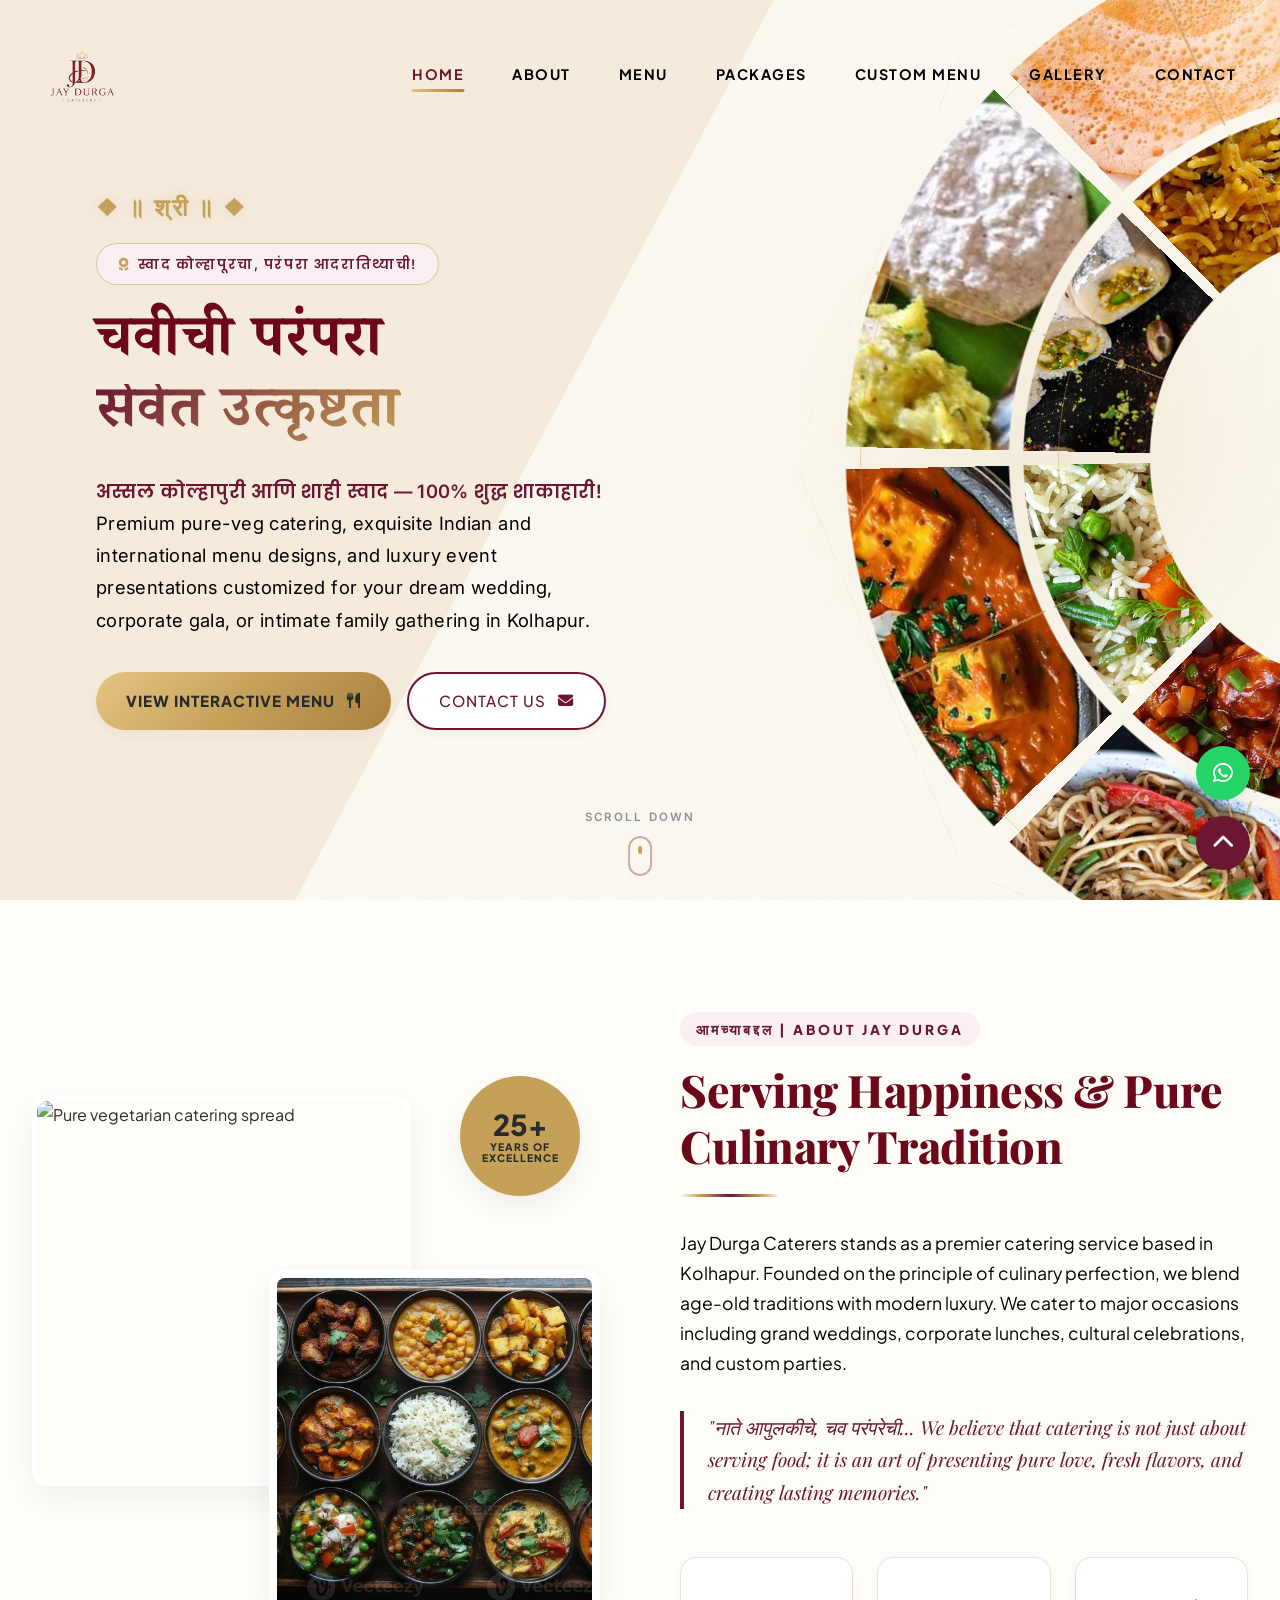
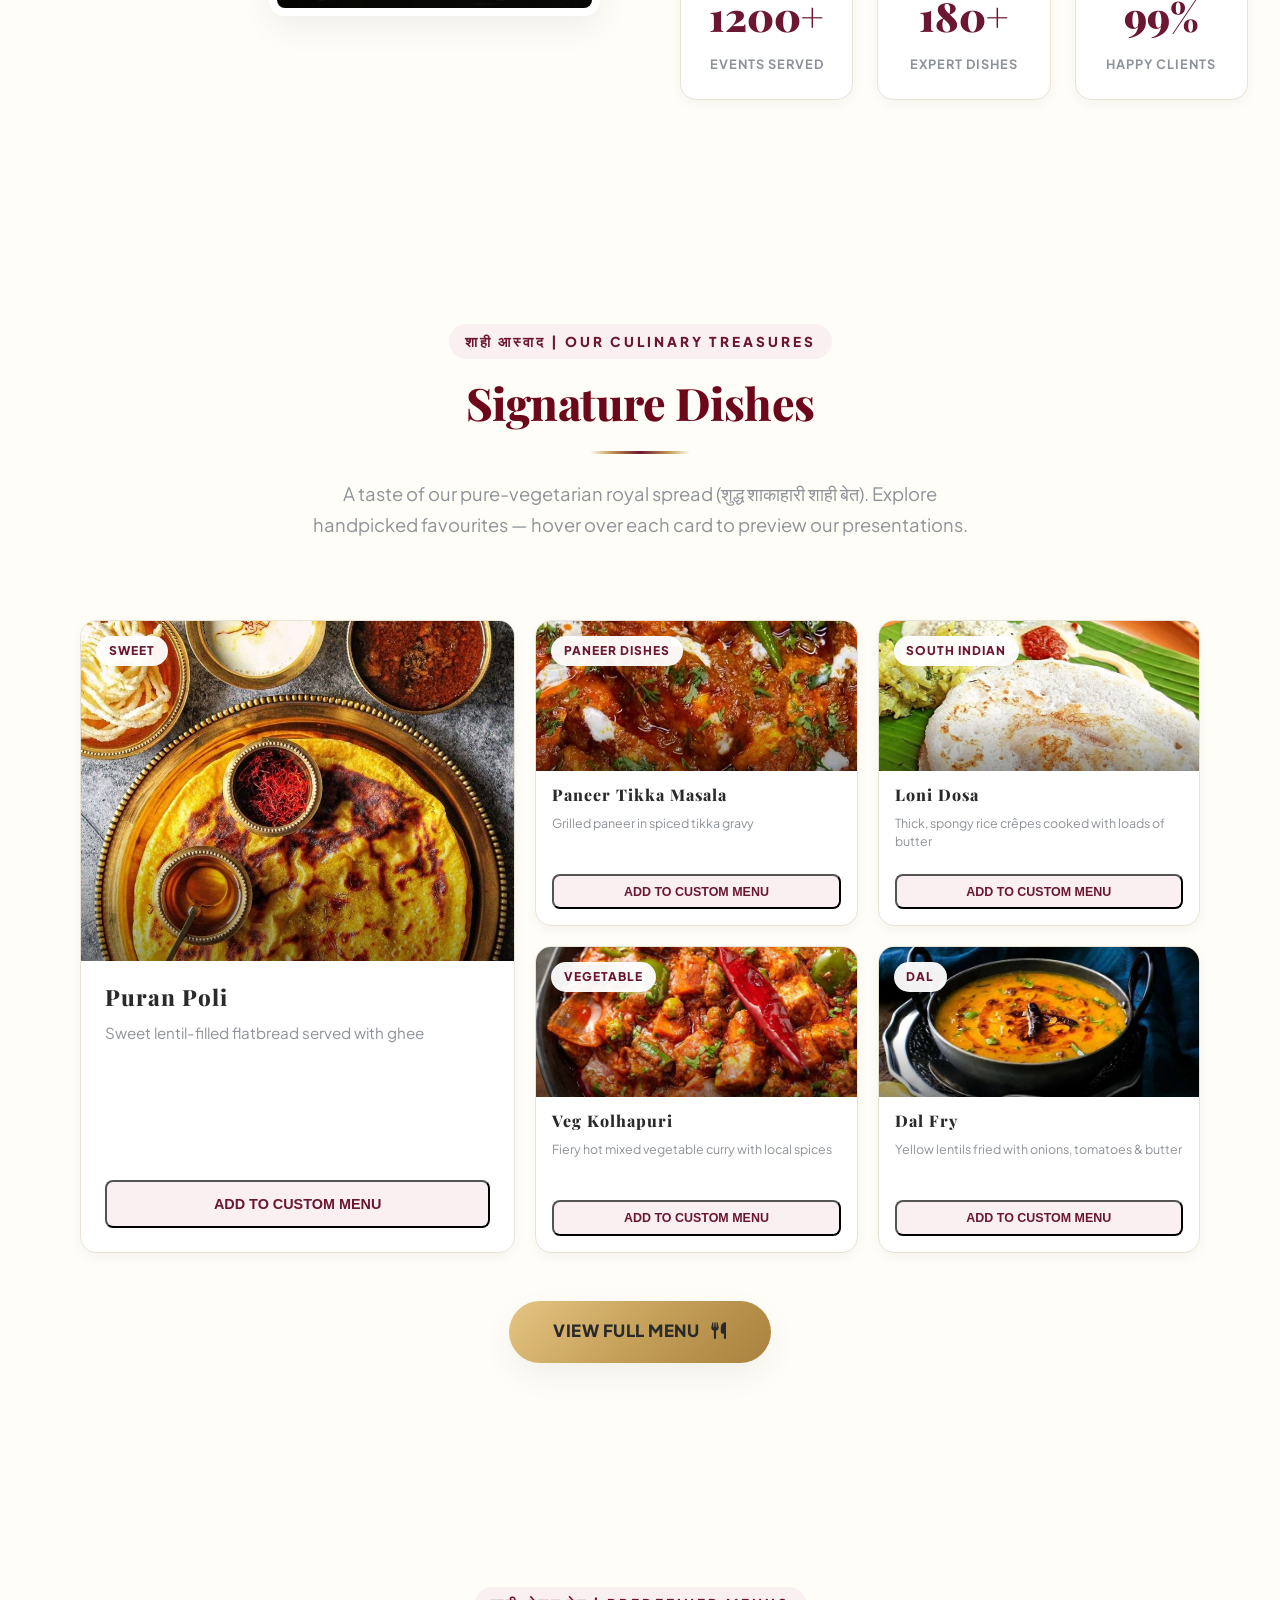
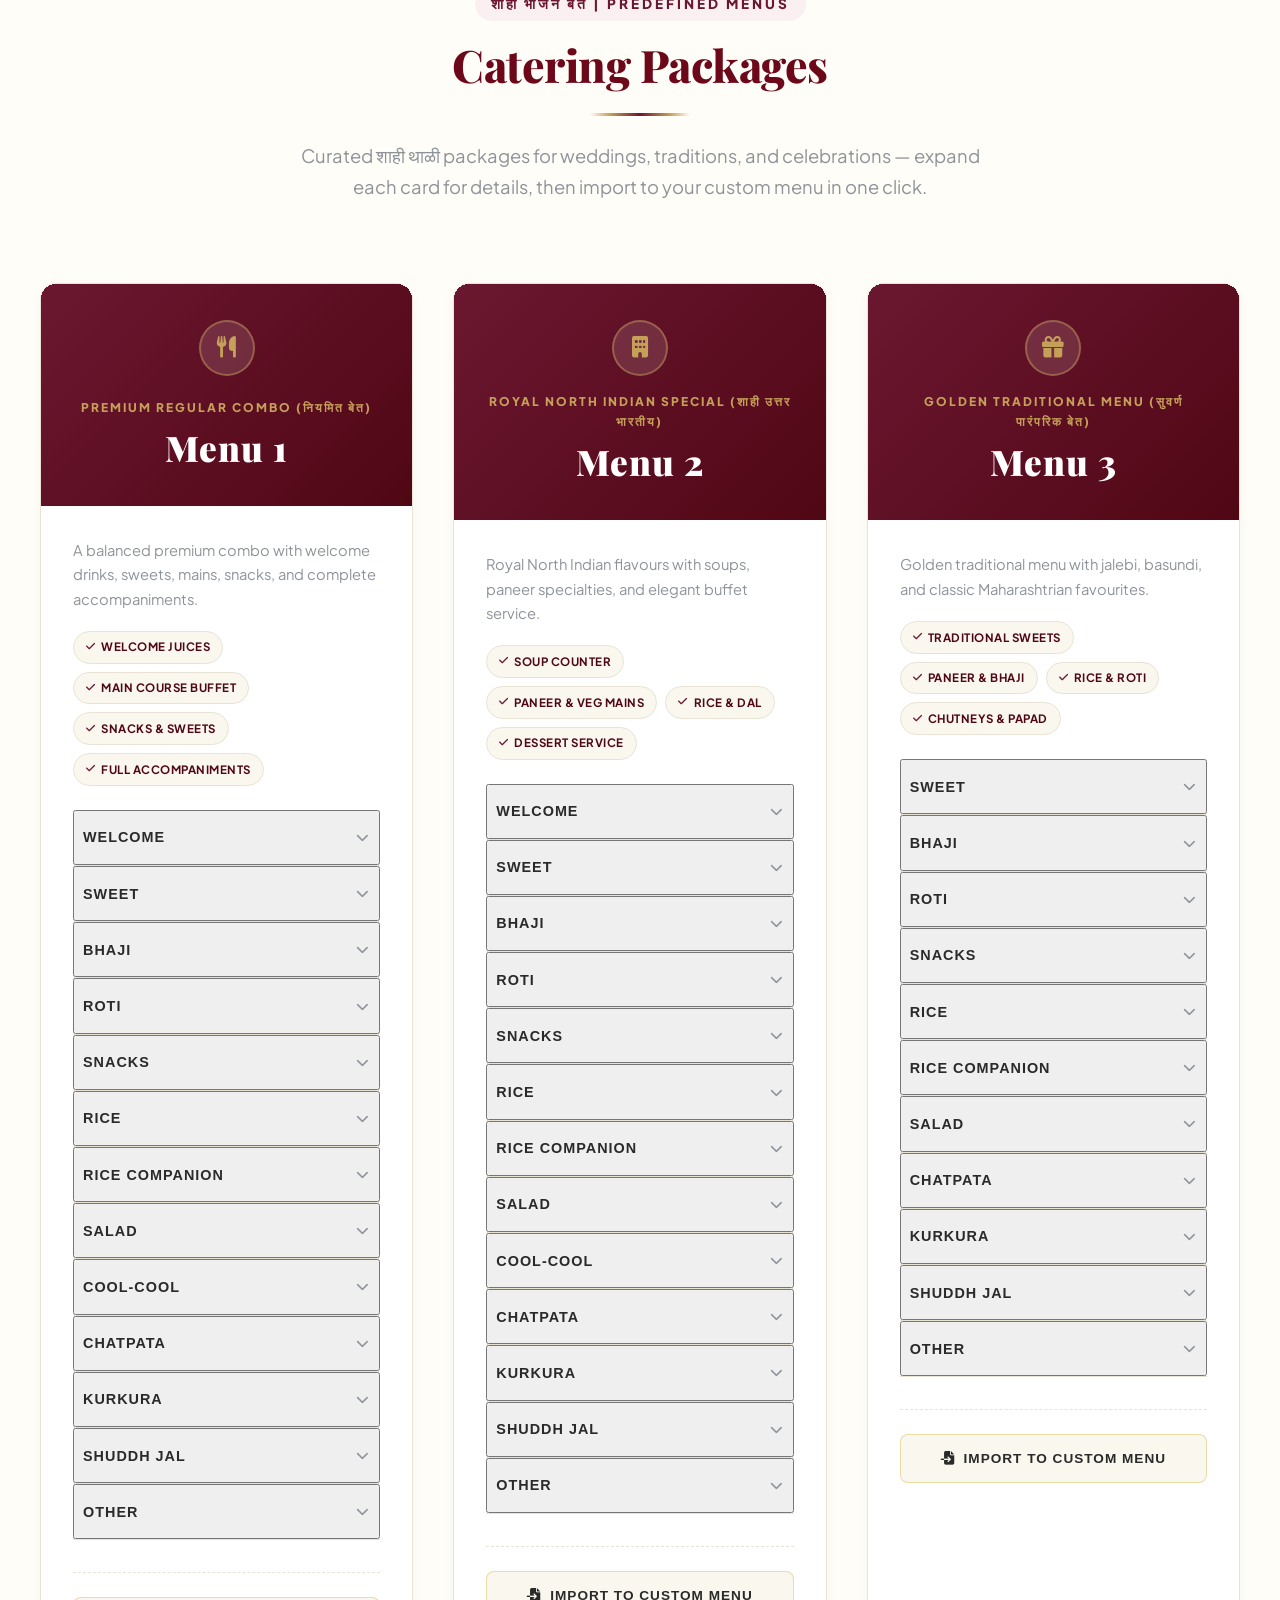
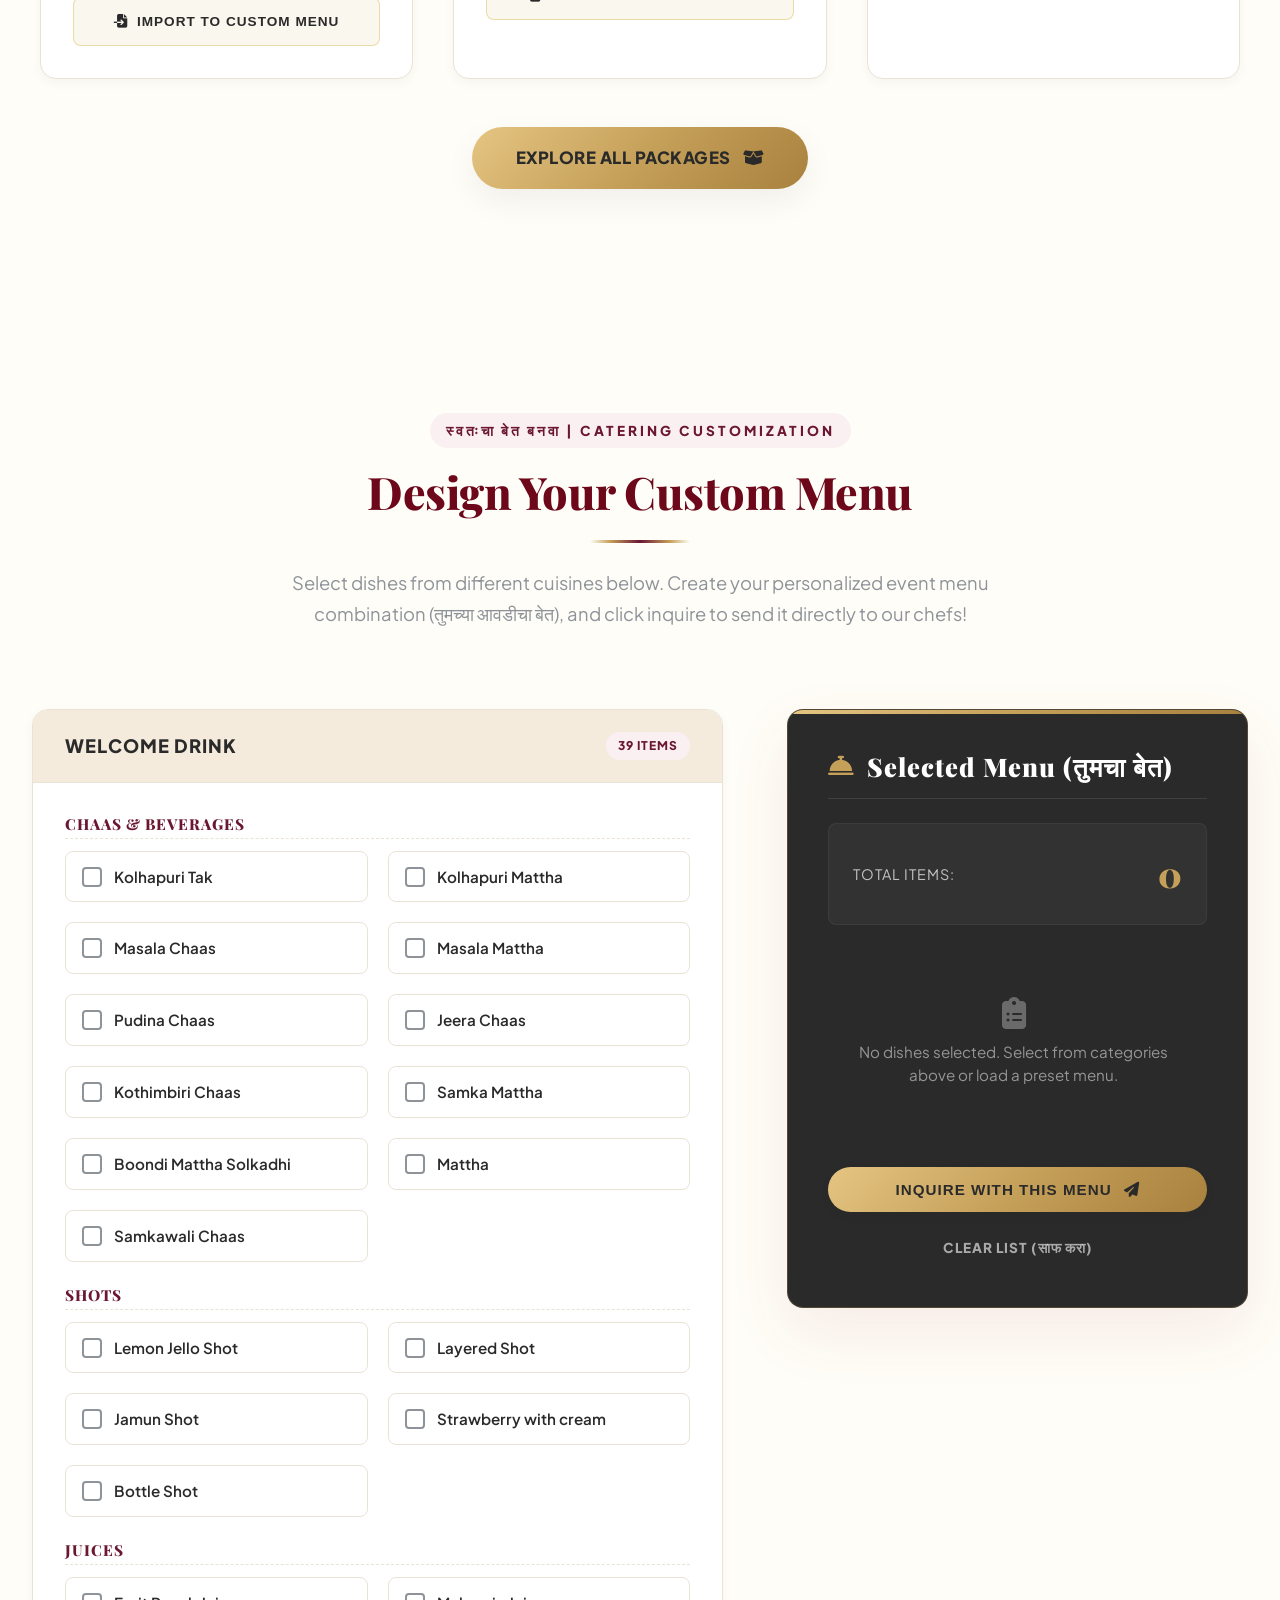
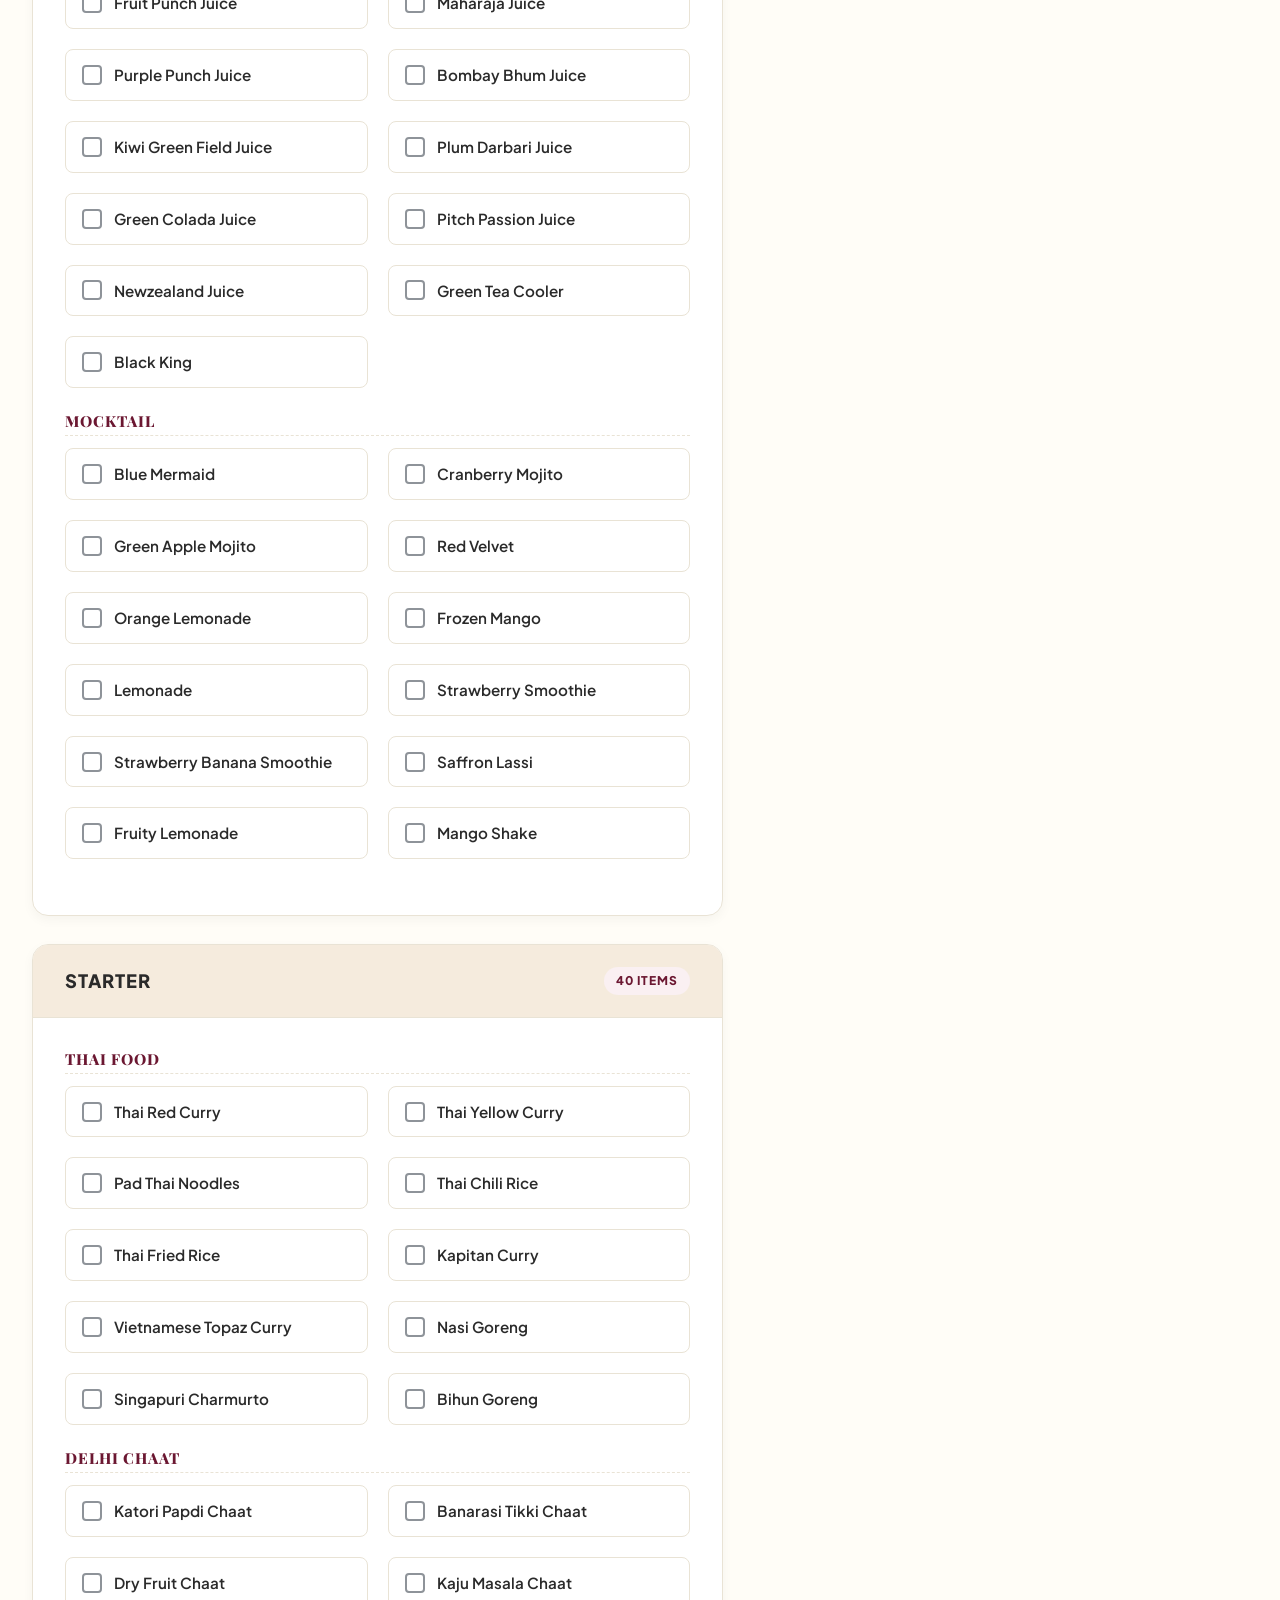
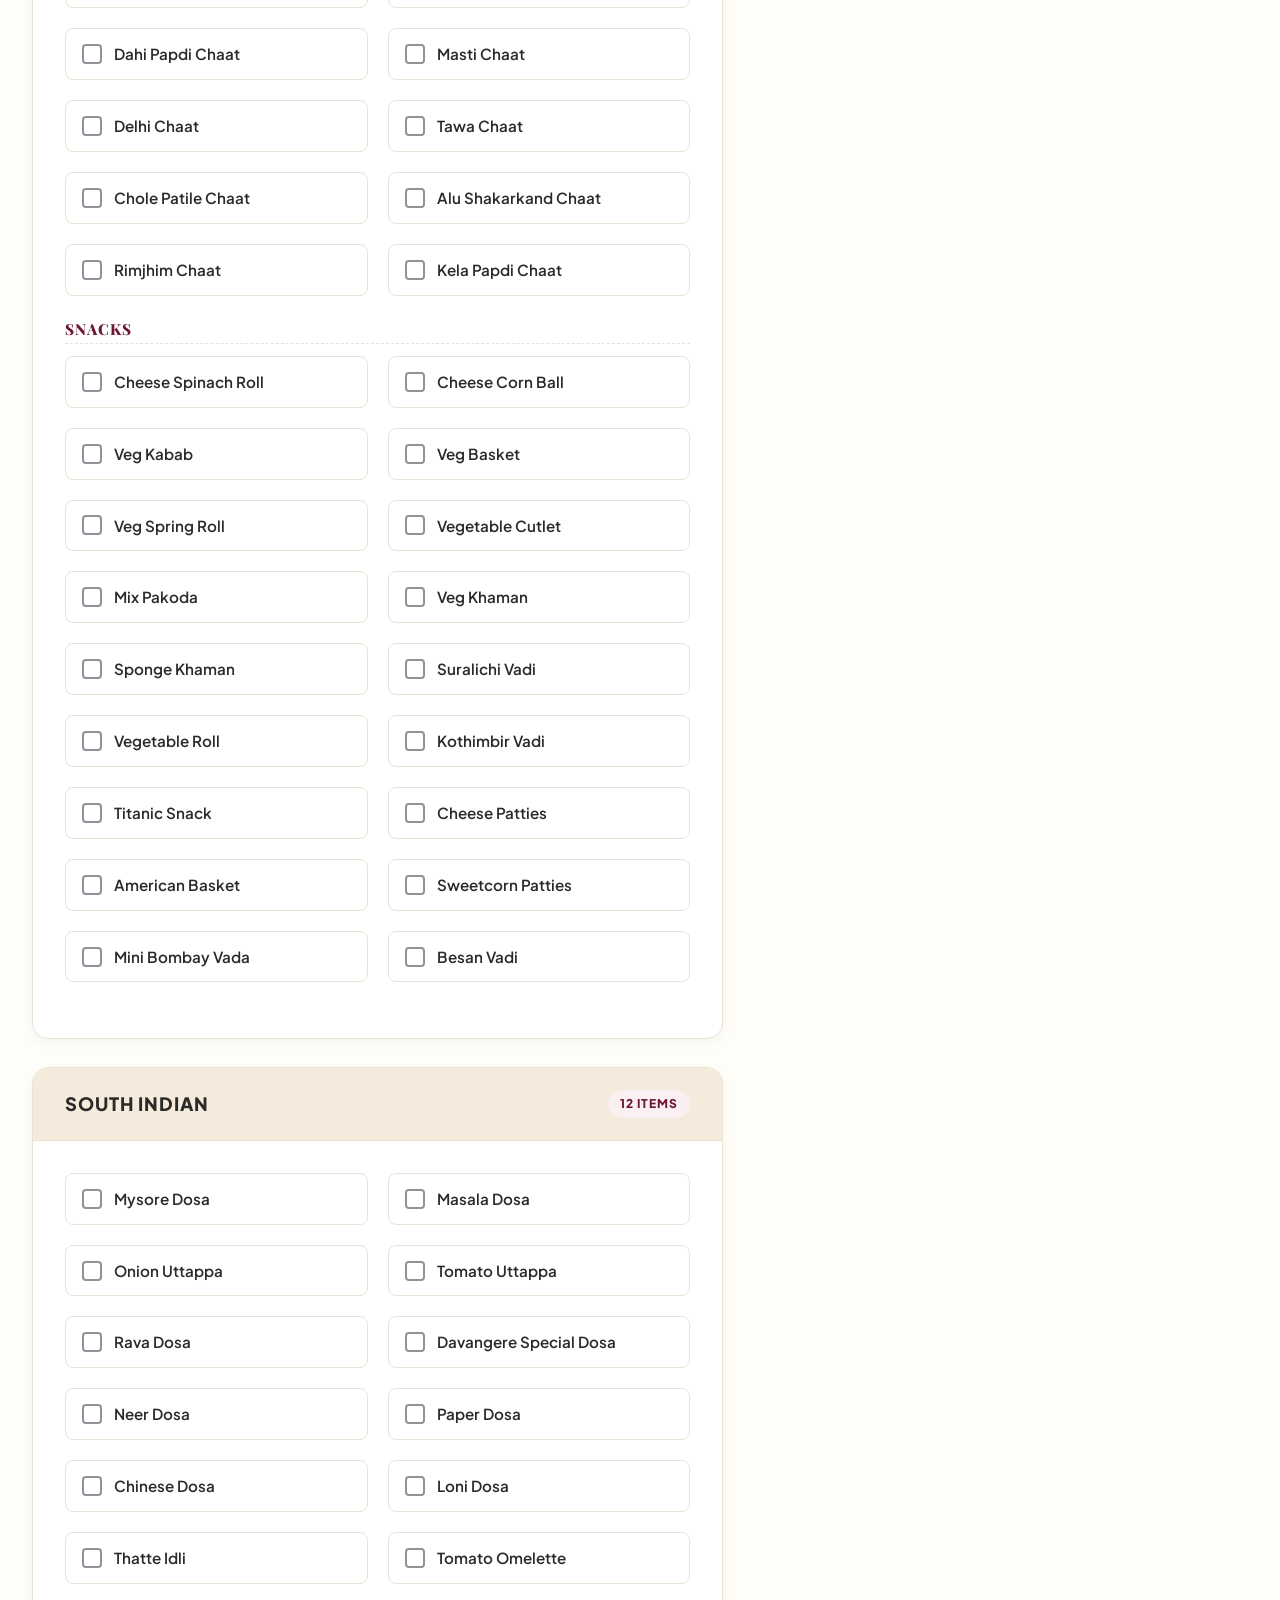
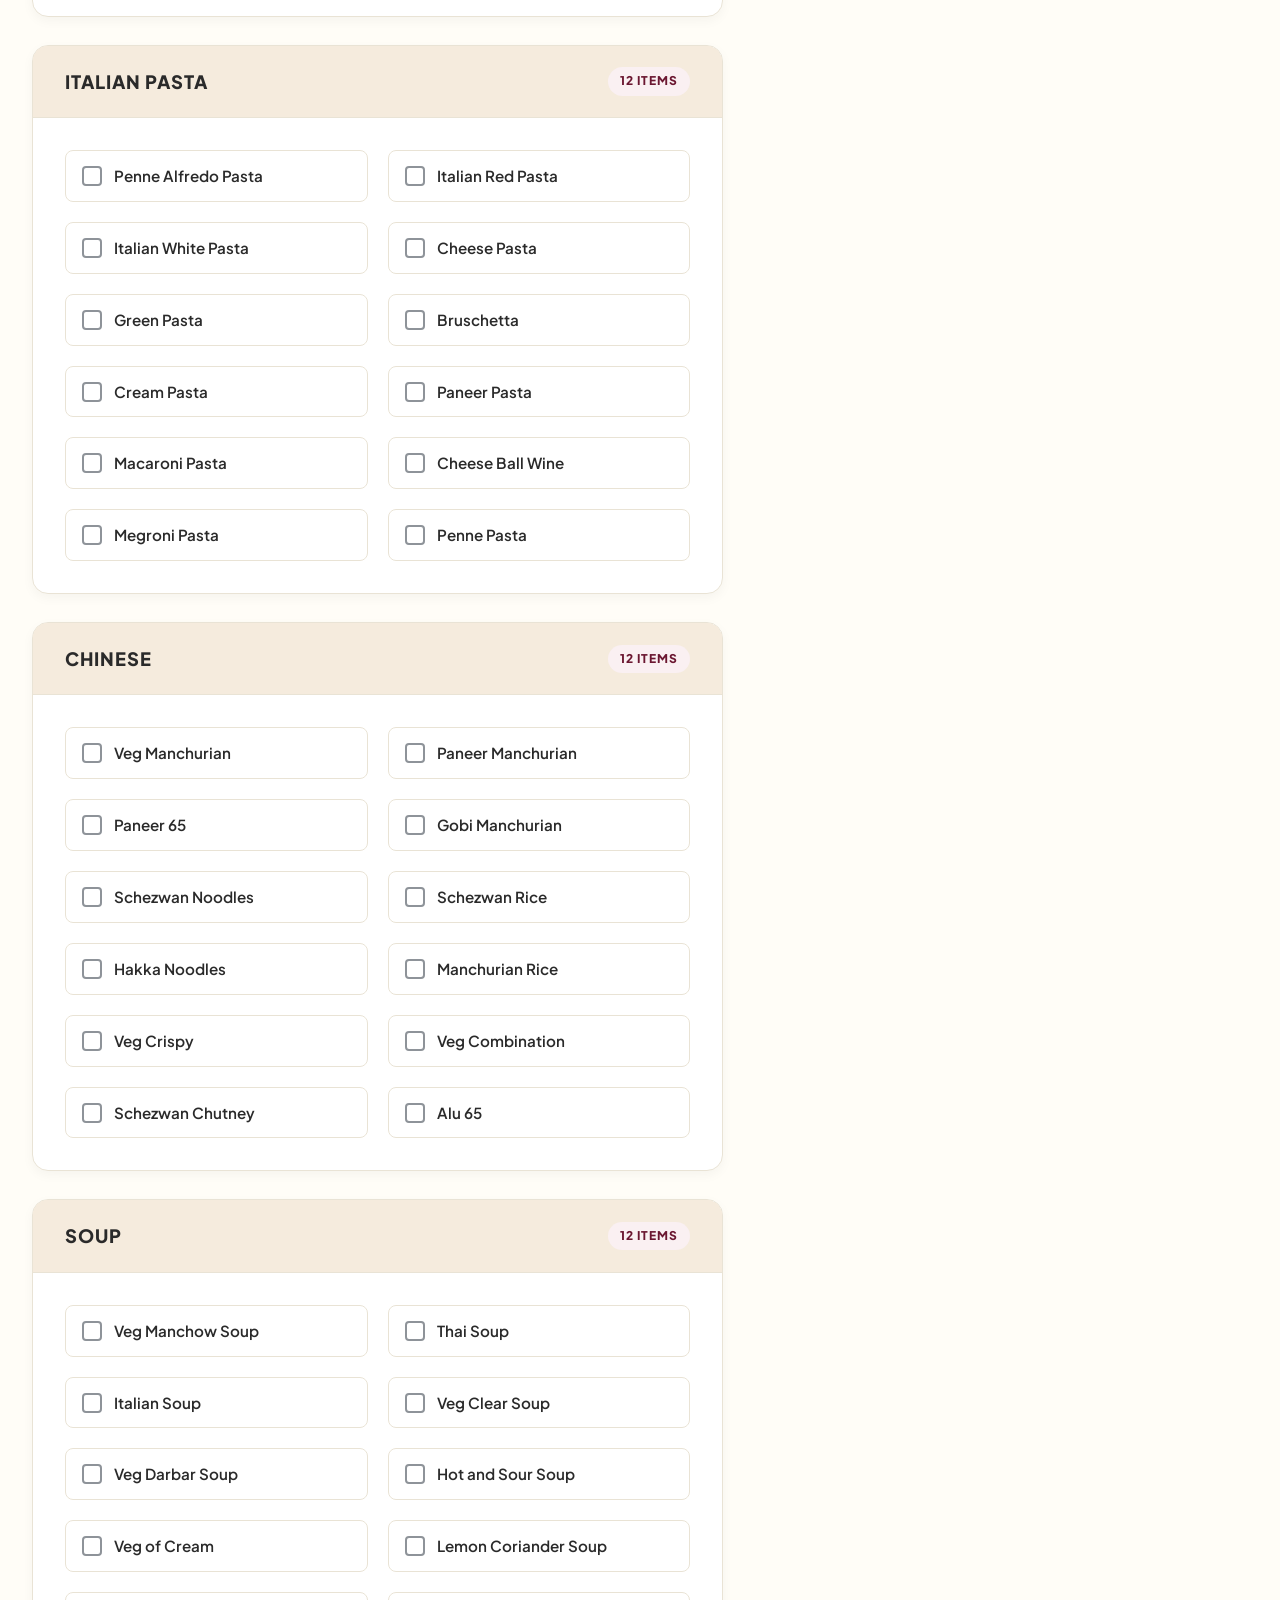
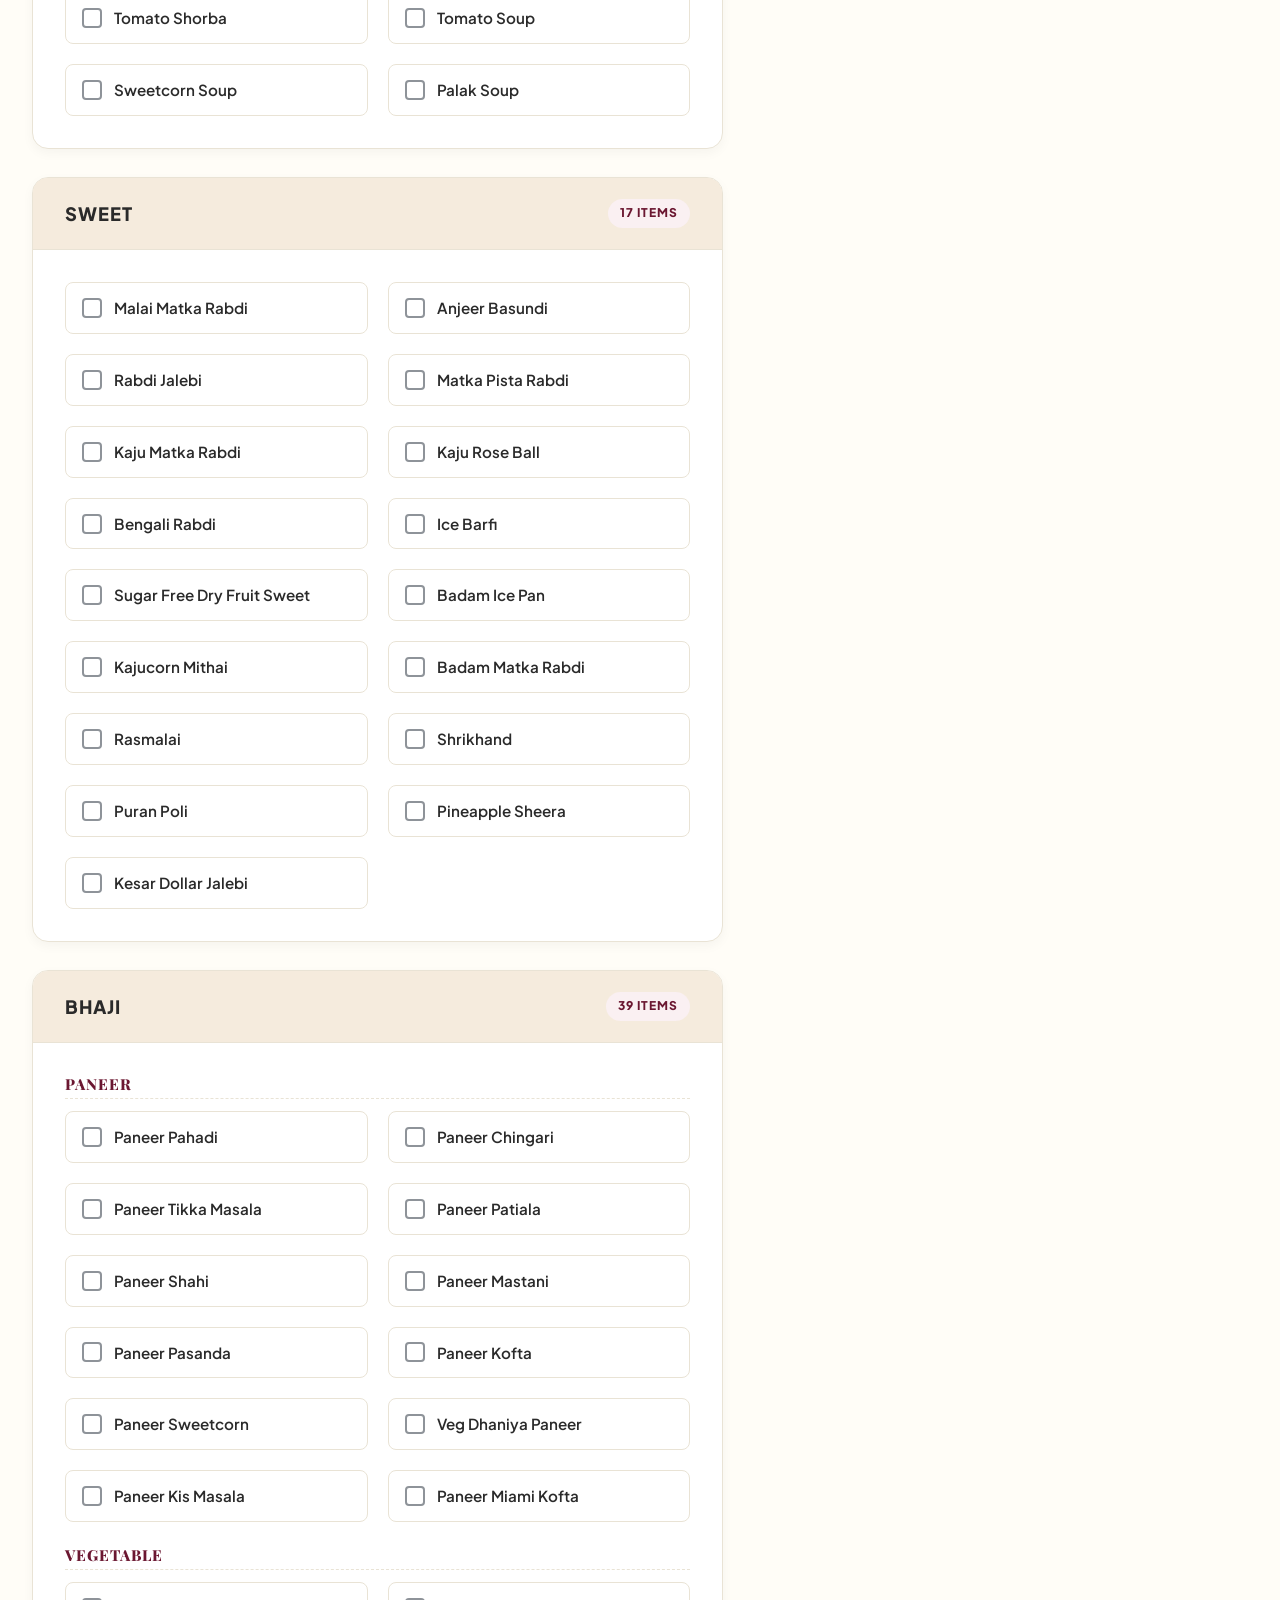
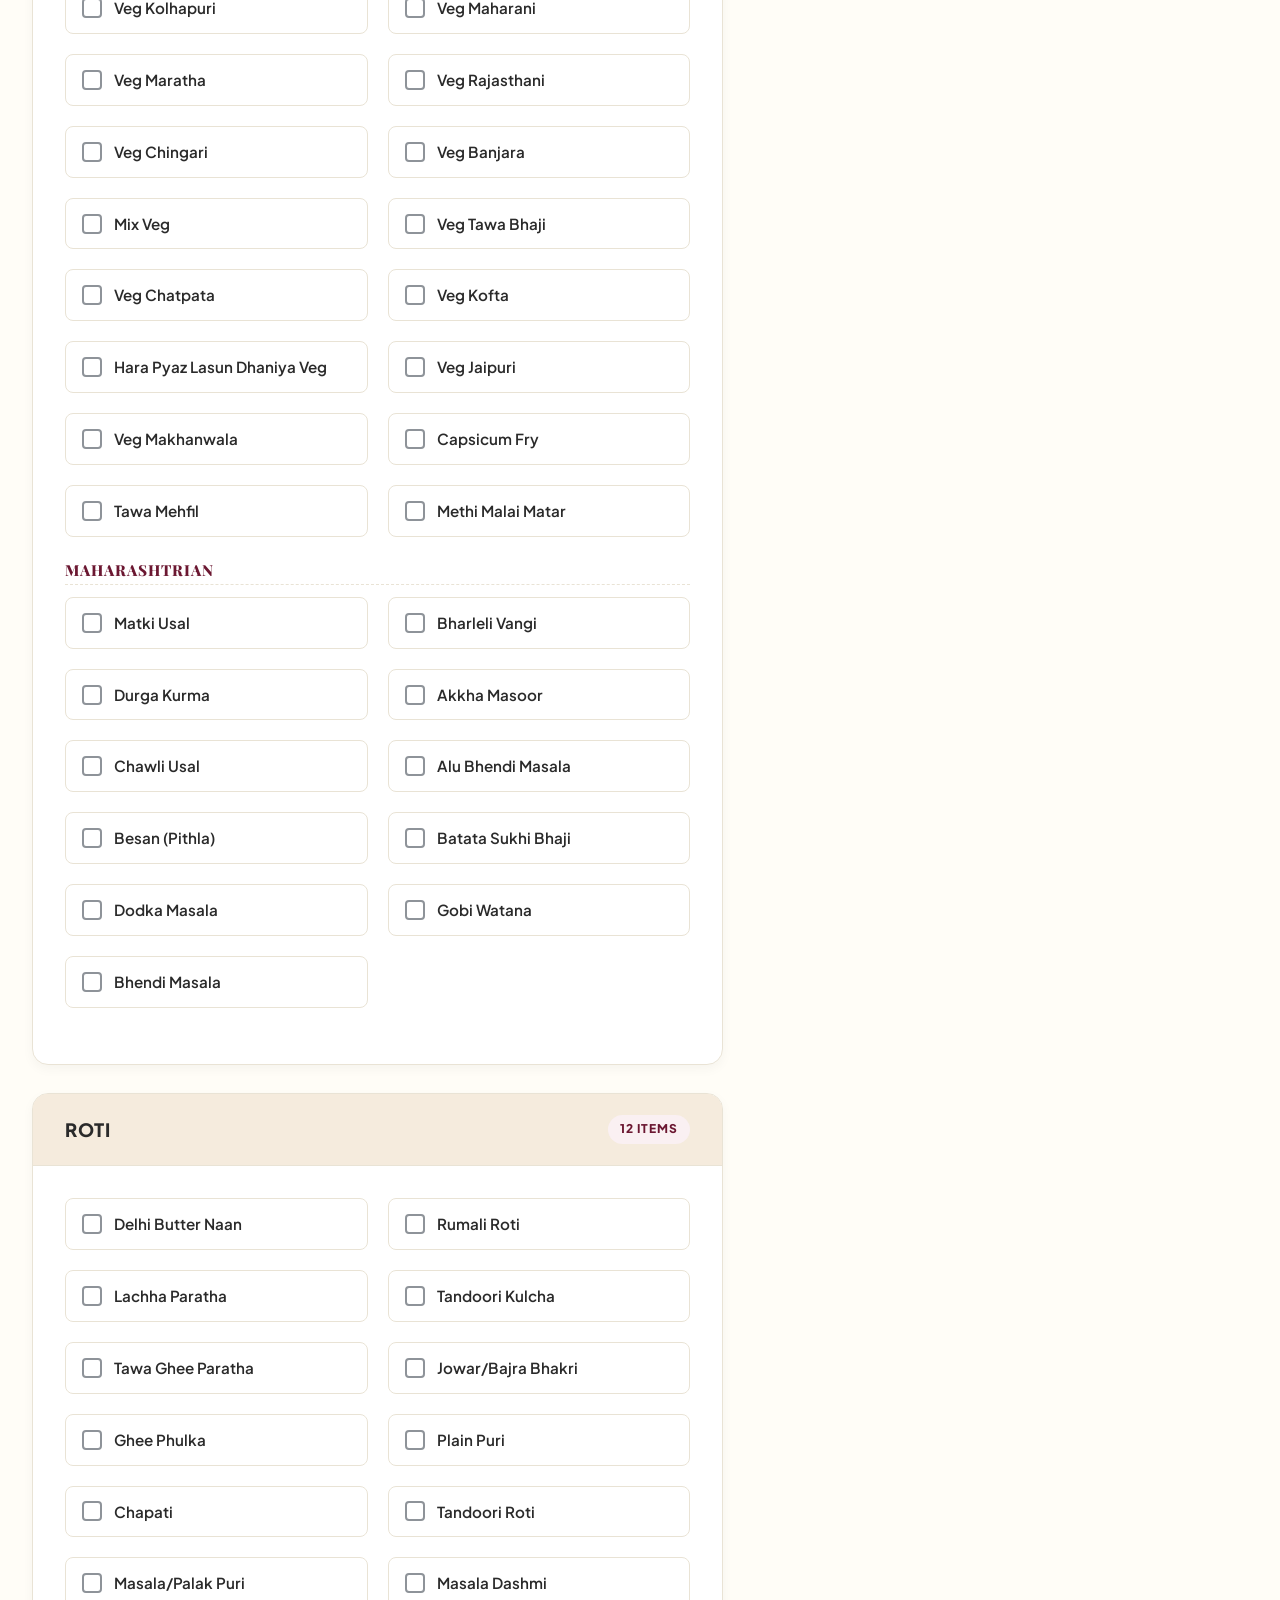
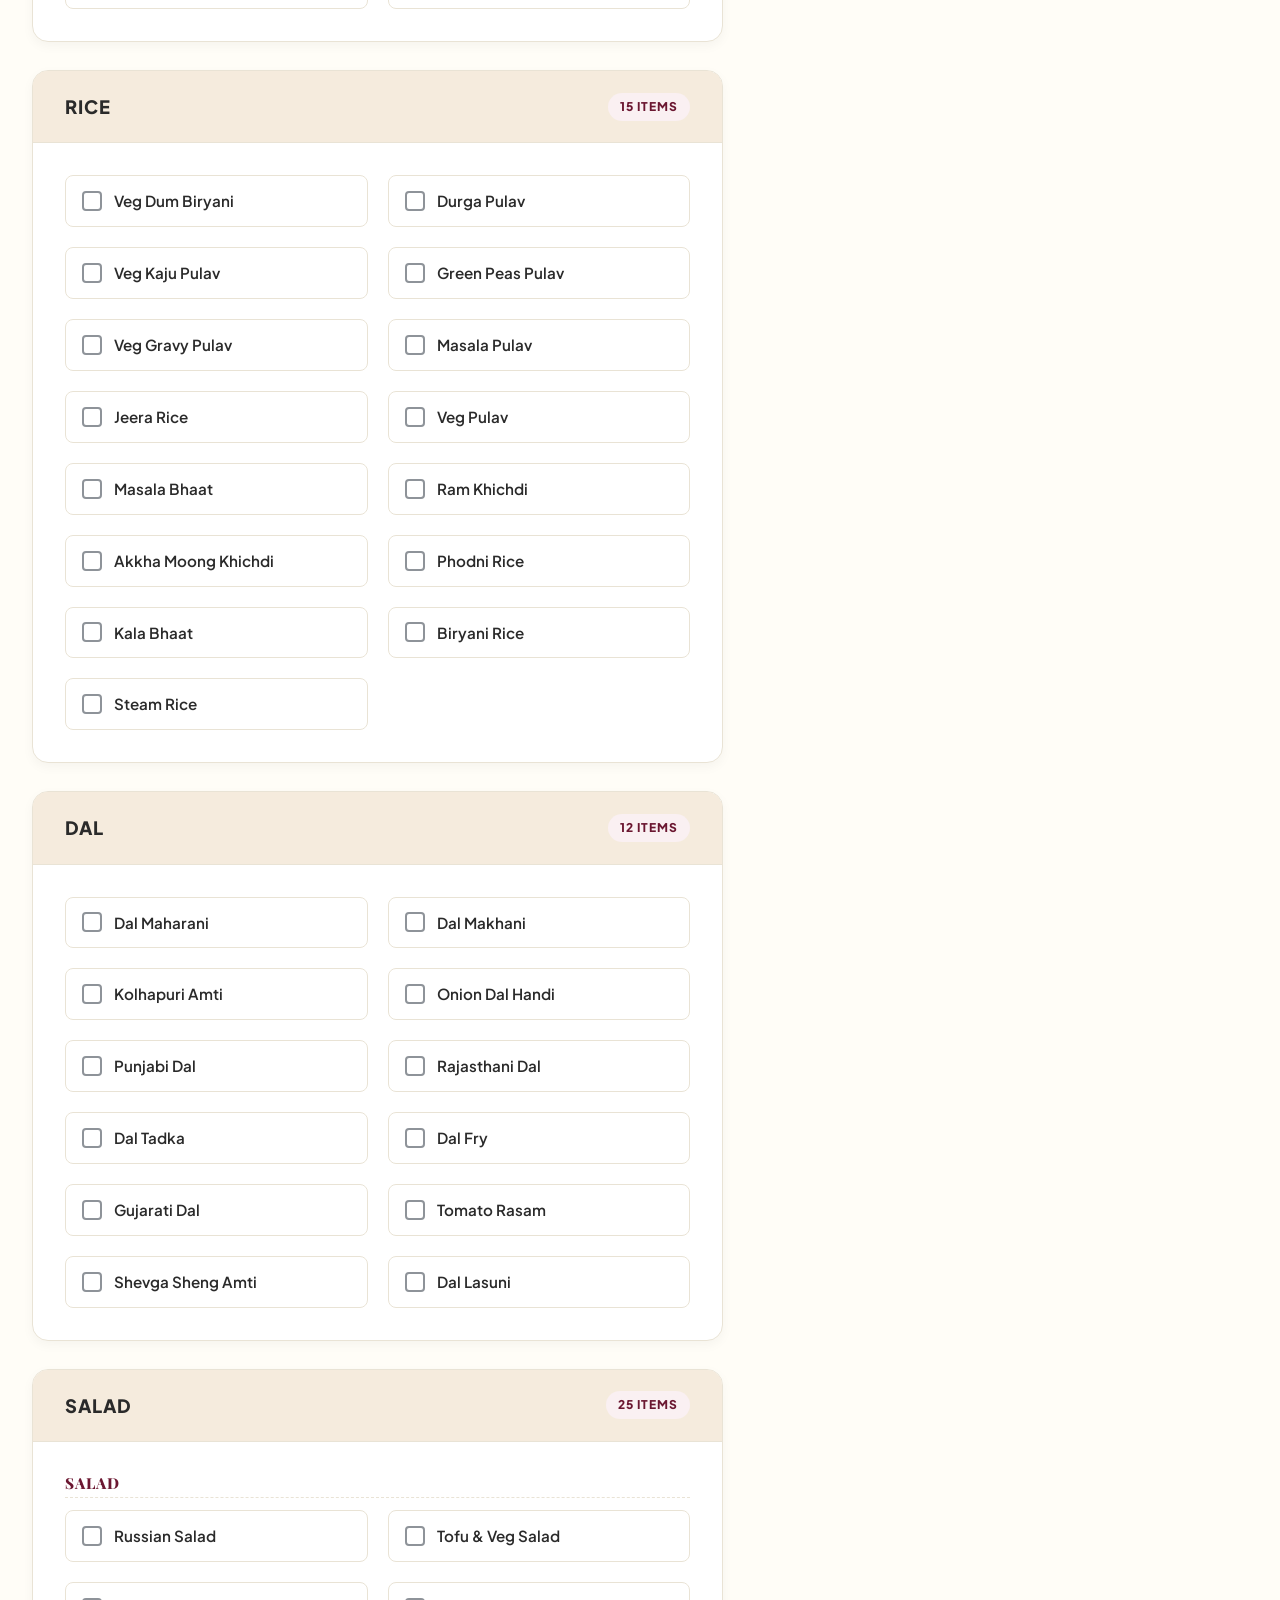
==== commit 0fc30f1d: "removed testimonial names" ====
--- a/index.html
+++ b/index.html
@@ -367,7 +367,6 @@
                     <p class="testimonial-quote-text">The food at our wedding was phenomenal! Our guests are still
                         talking about the Loni Dosa counters and the Paneer Tikka Masala. The service was extremely
                         professional, and the decoration was top-notch. Highly recommended!</p>
-                    <span class="testimonial-author-name">Anand & Prachi Kulkarni</span>
                     <span class="testimonial-author-desc">Wedding Client, Kolhapur</span>
                 </div>
                 <div class="testimonial-slide">
@@ -375,7 +374,6 @@
                     <p class="testimonial-quote-text">Jay Durga Caterers handled our corporate silver jubilee launch.
                         The buffet layout was absolutely elegant, the food was hot, fresh and served punctually. Their
                         custom menu feature made selection so easy!</p>
-                    <span class="testimonial-author-name">Milind Patil</span>
                     <span class="testimonial-author-desc">Event Manager, HDFC Bank</span>
                 </div>
                 <div class="testimonial-slide">
@@ -383,7 +381,6 @@
                     <p class="testimonial-quote-text">Authentic Maharashtrian feast at its best! The Puran Poli served
                         with pure ghee and the spicy Akkha Masoor was exactly what we wanted for our house warming
                         ceremony. Incredible hospitality!</p>
-                    <span class="testimonial-author-name">Sunita Deshmukh</span>
                     <span class="testimonial-author-desc">Private Party Client</span>
                 </div>
             </div>
